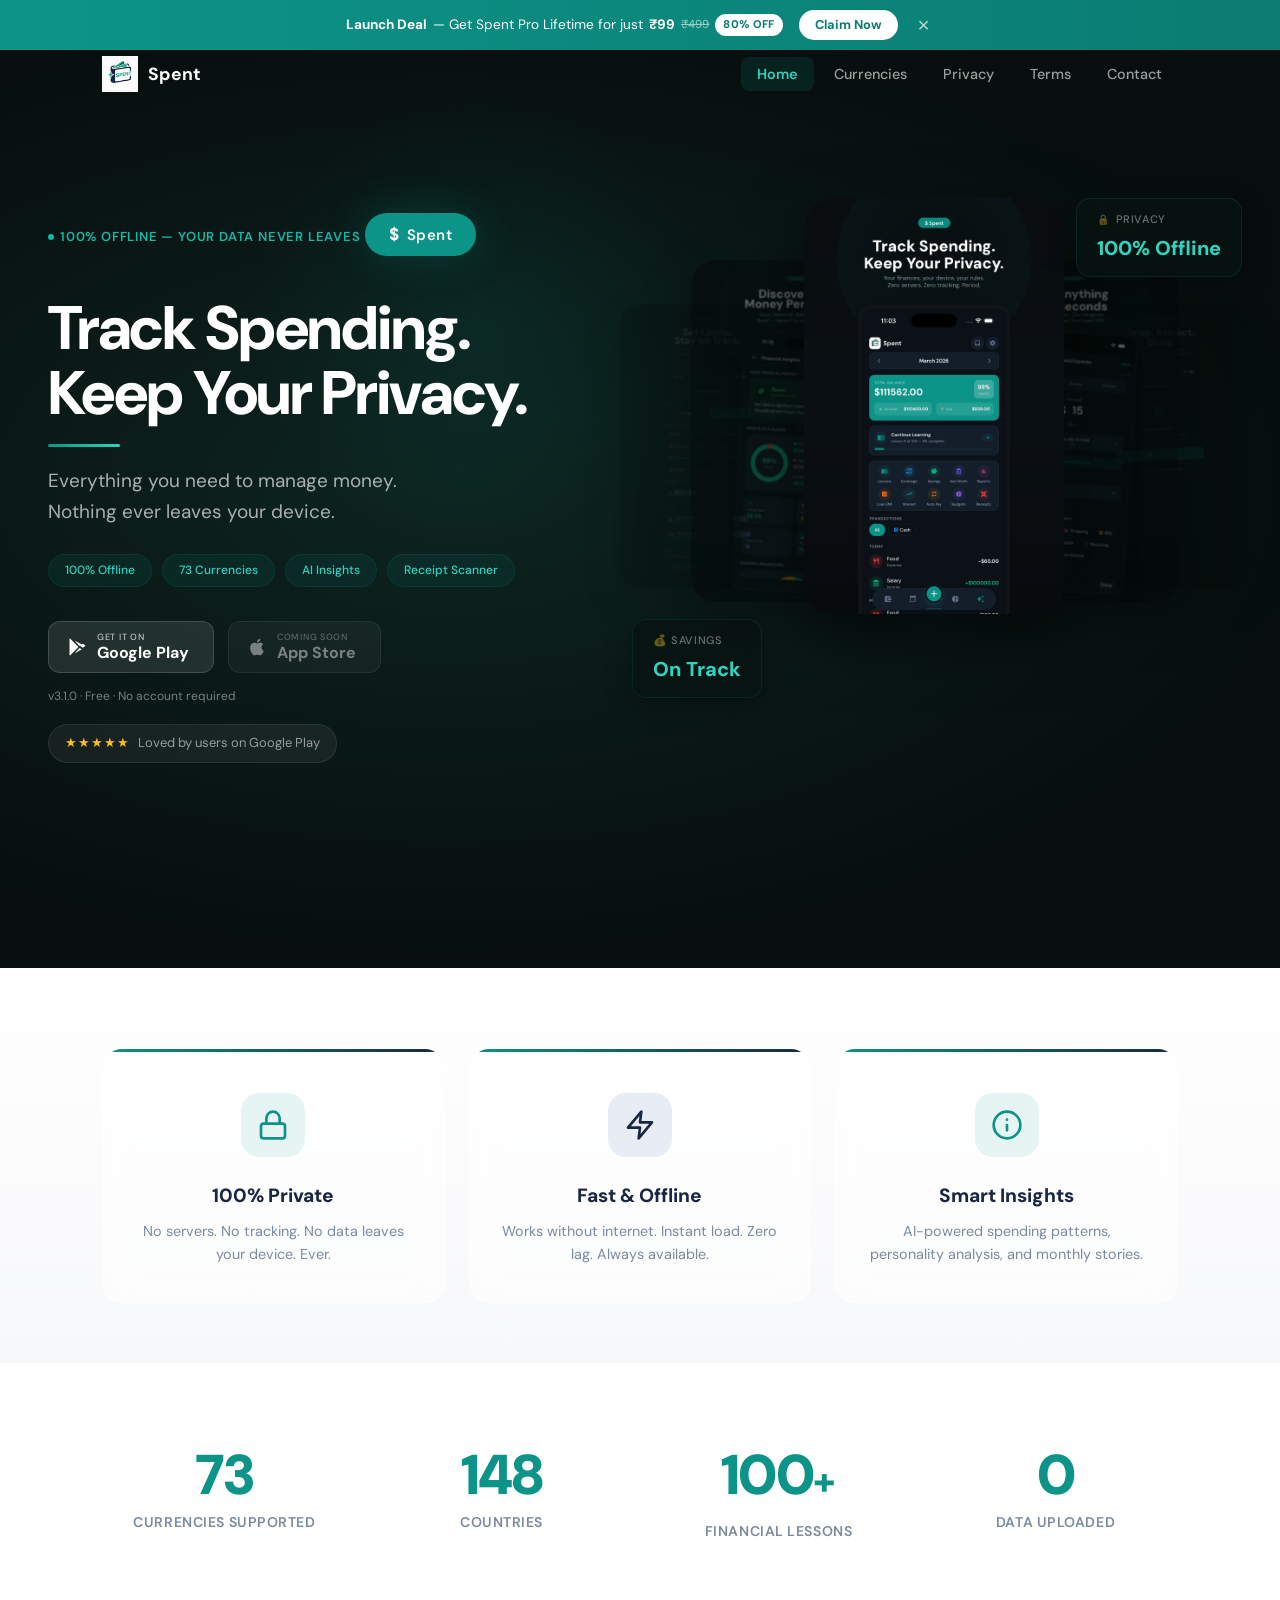
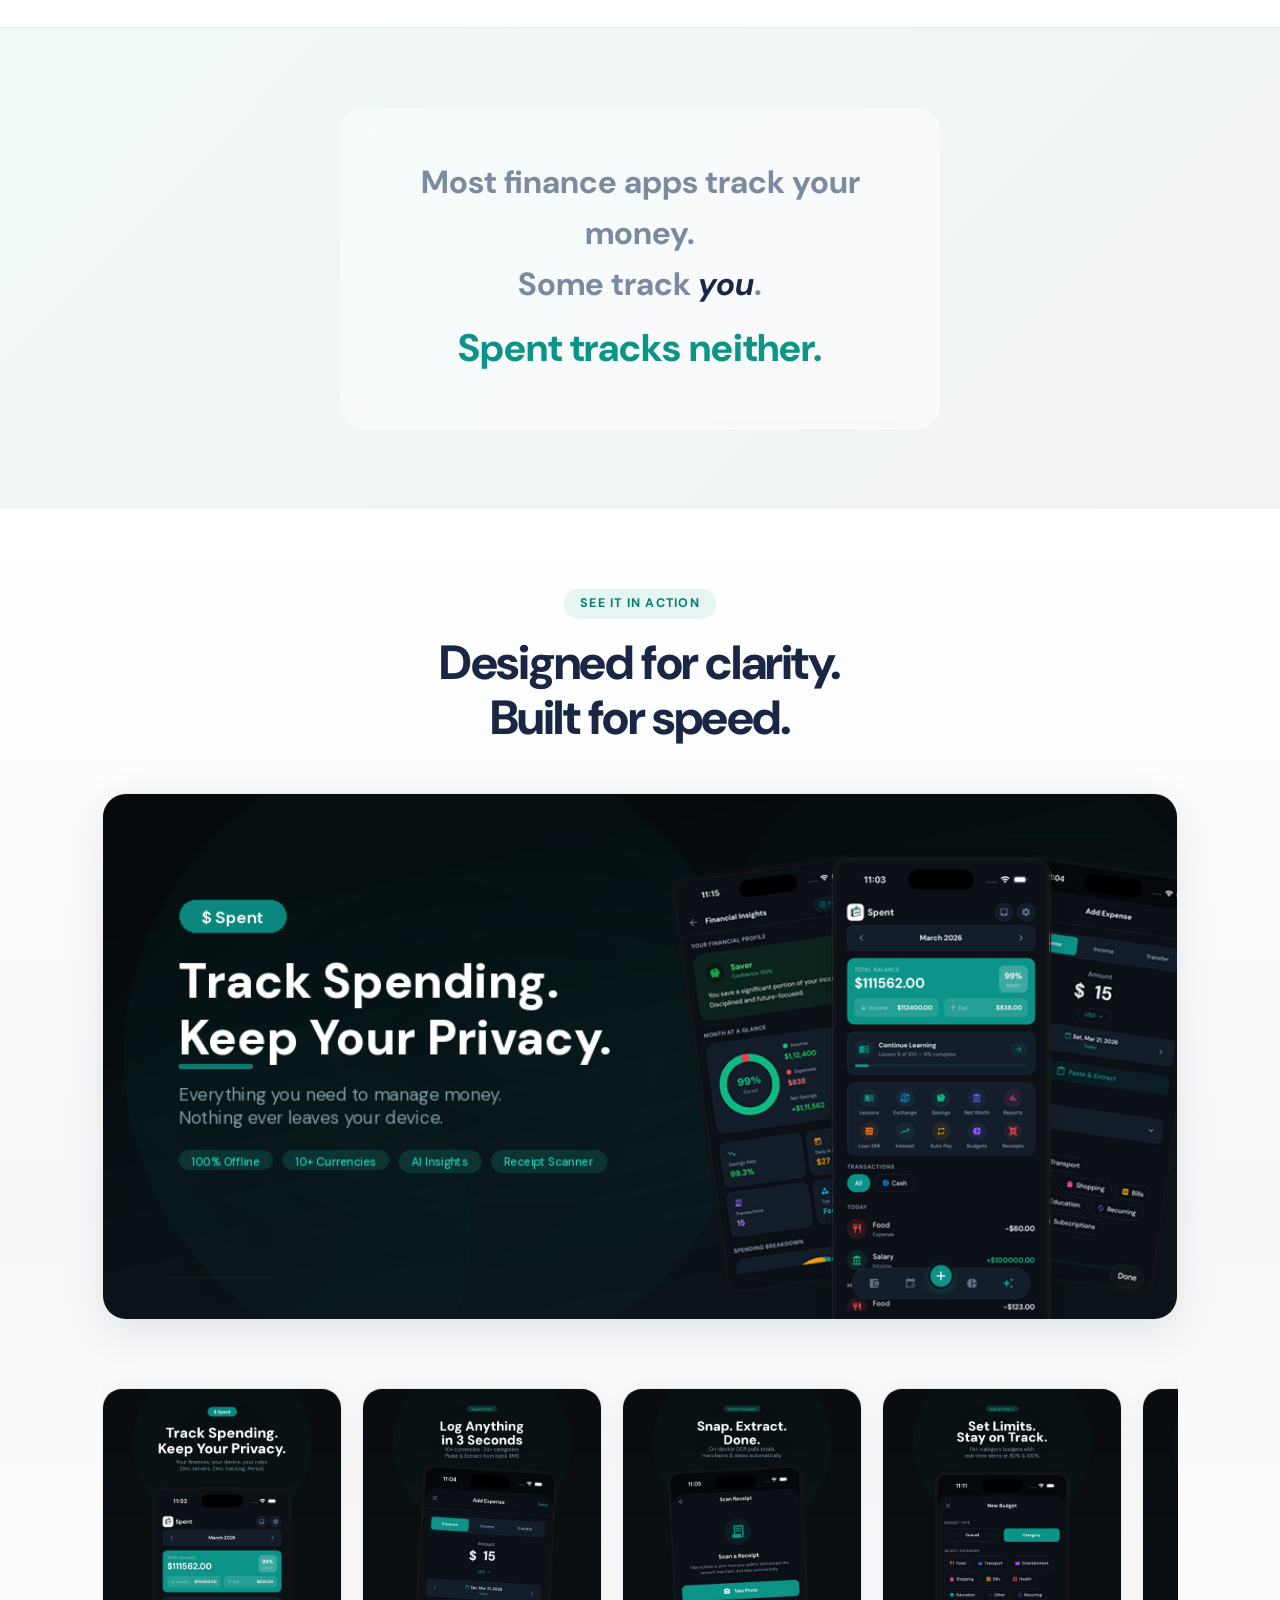
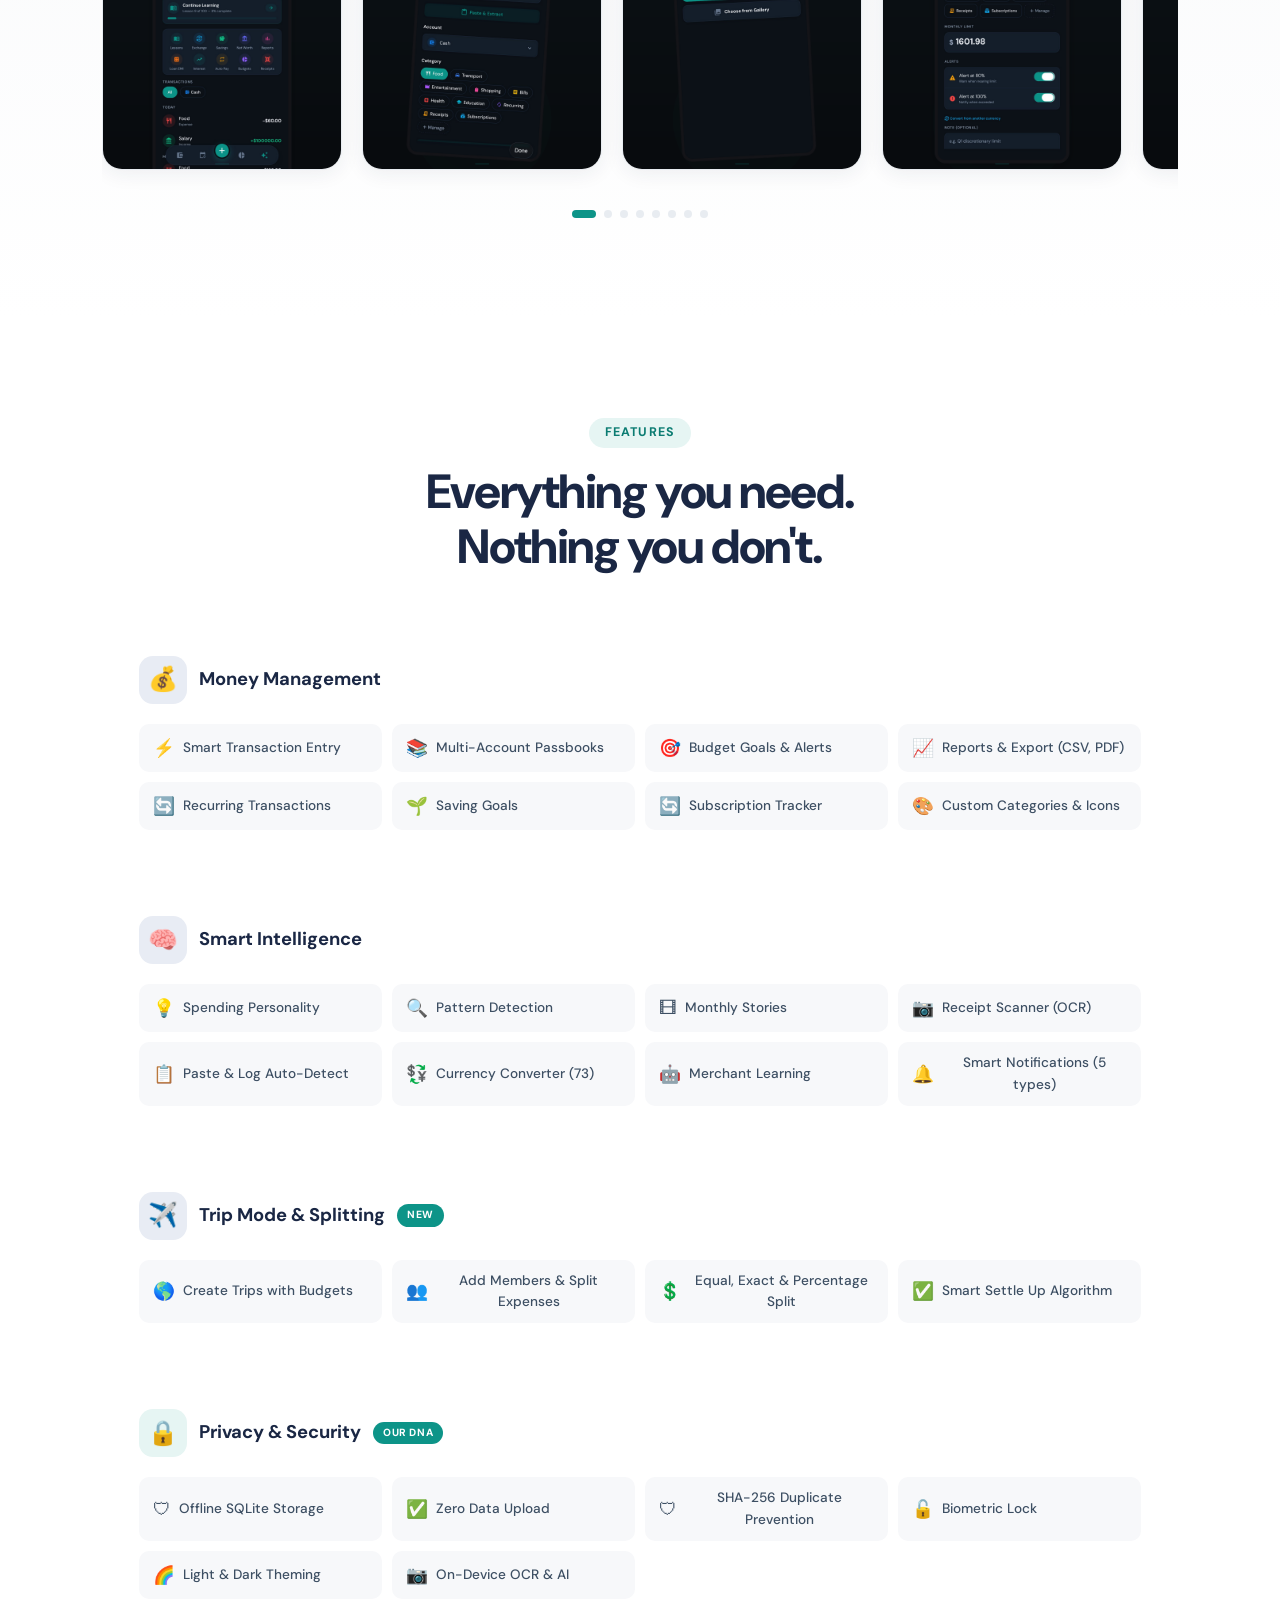
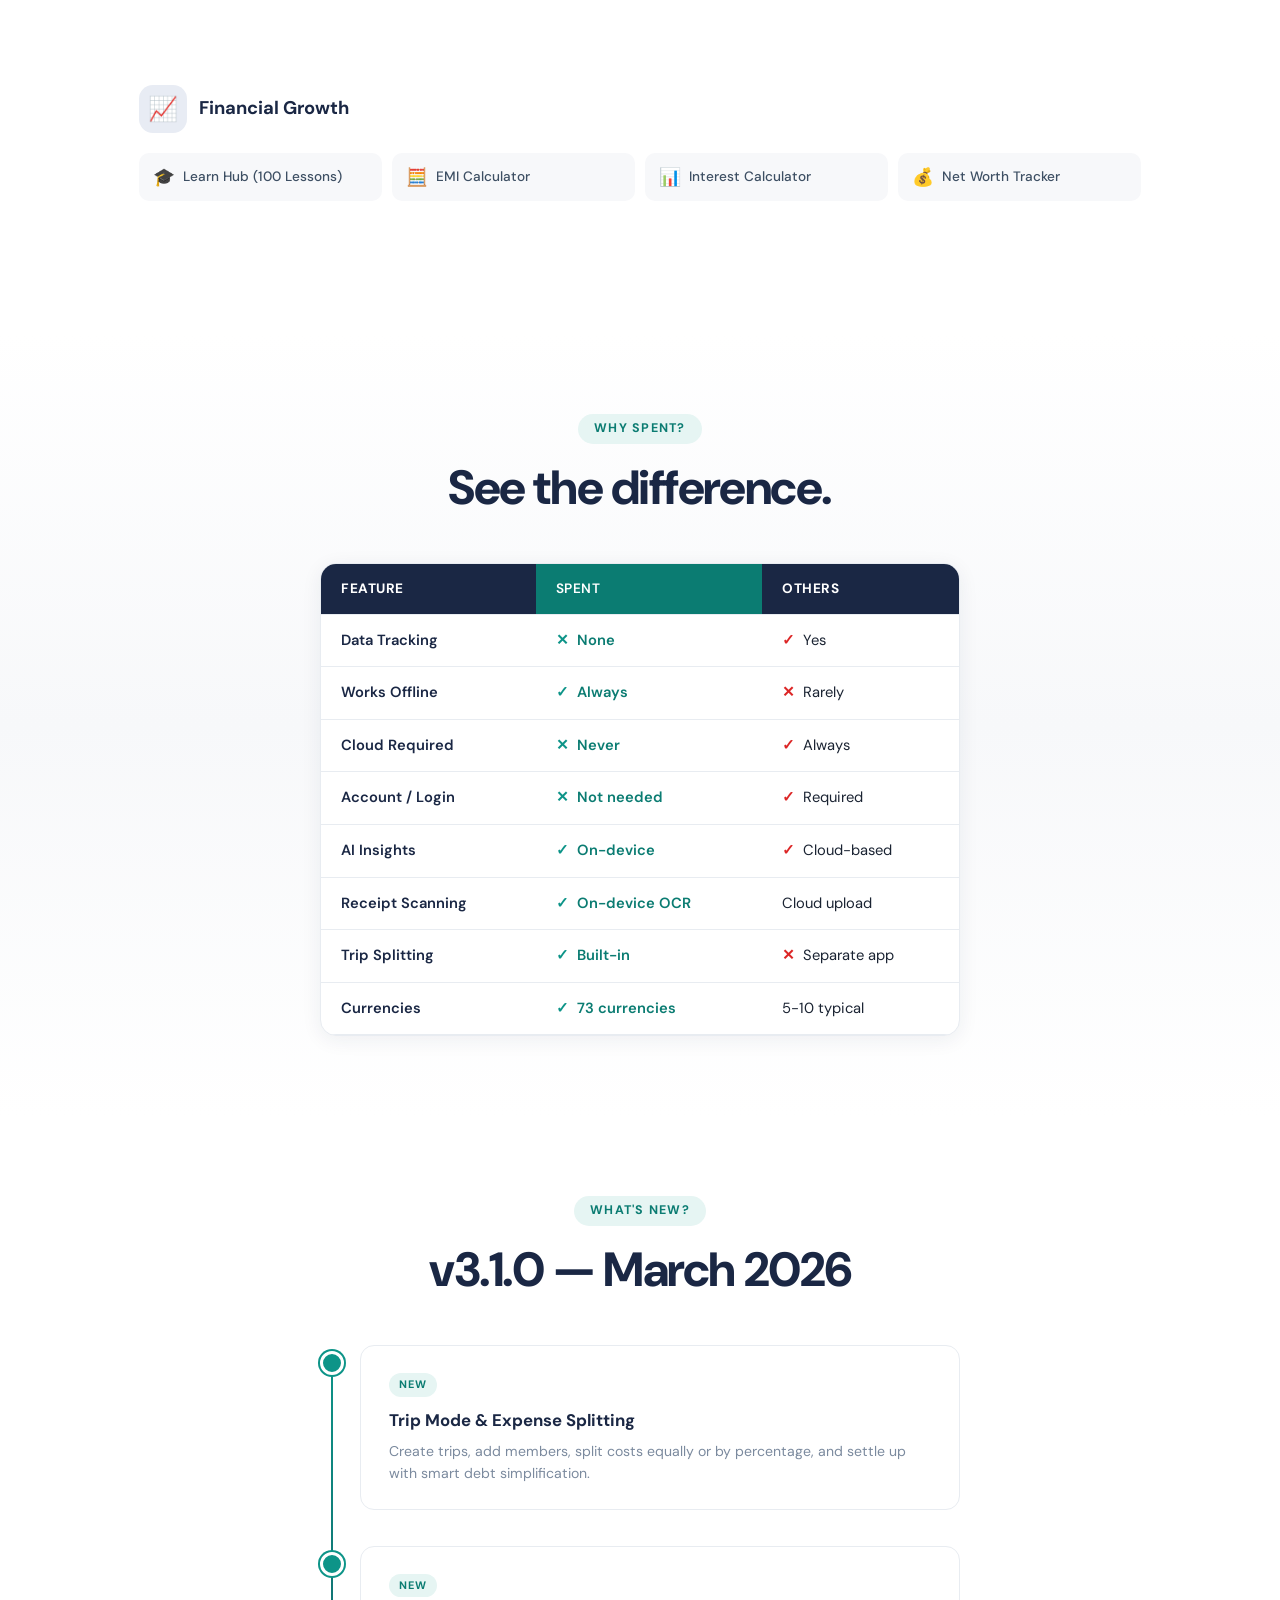
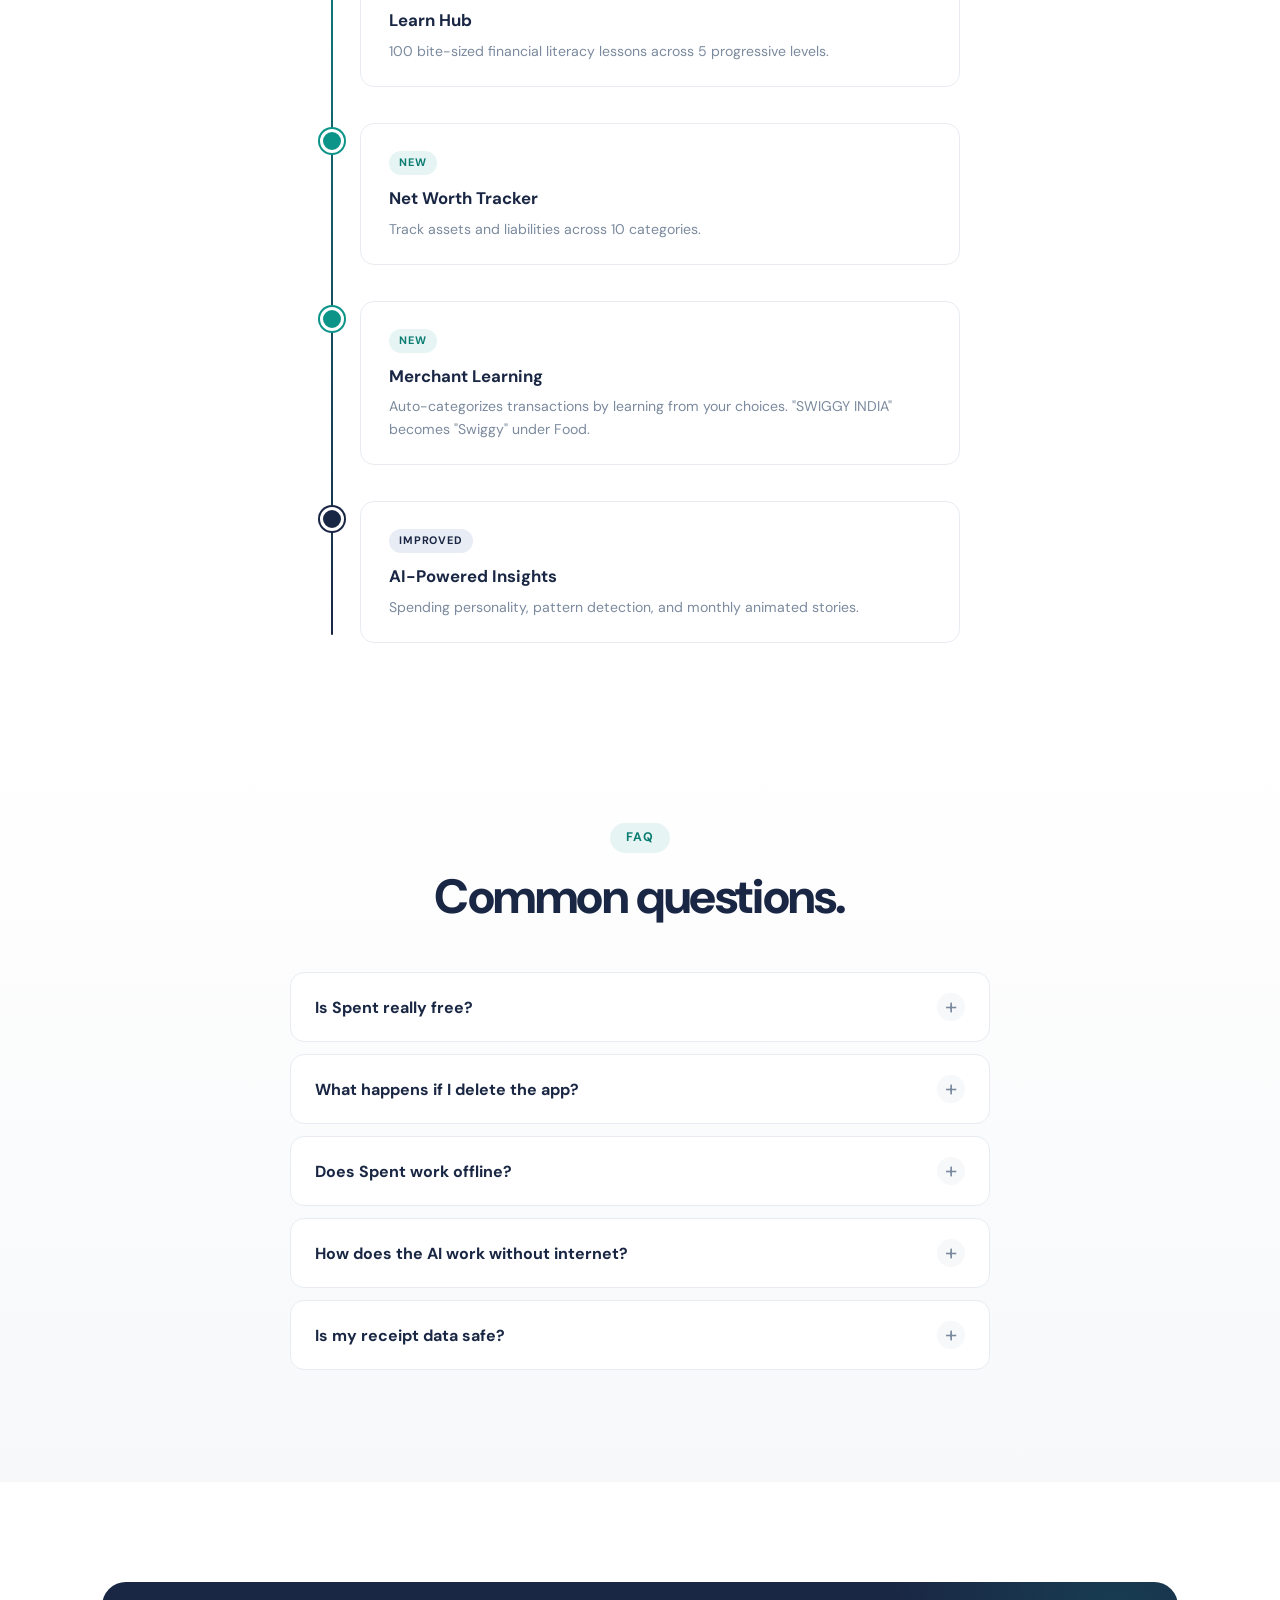
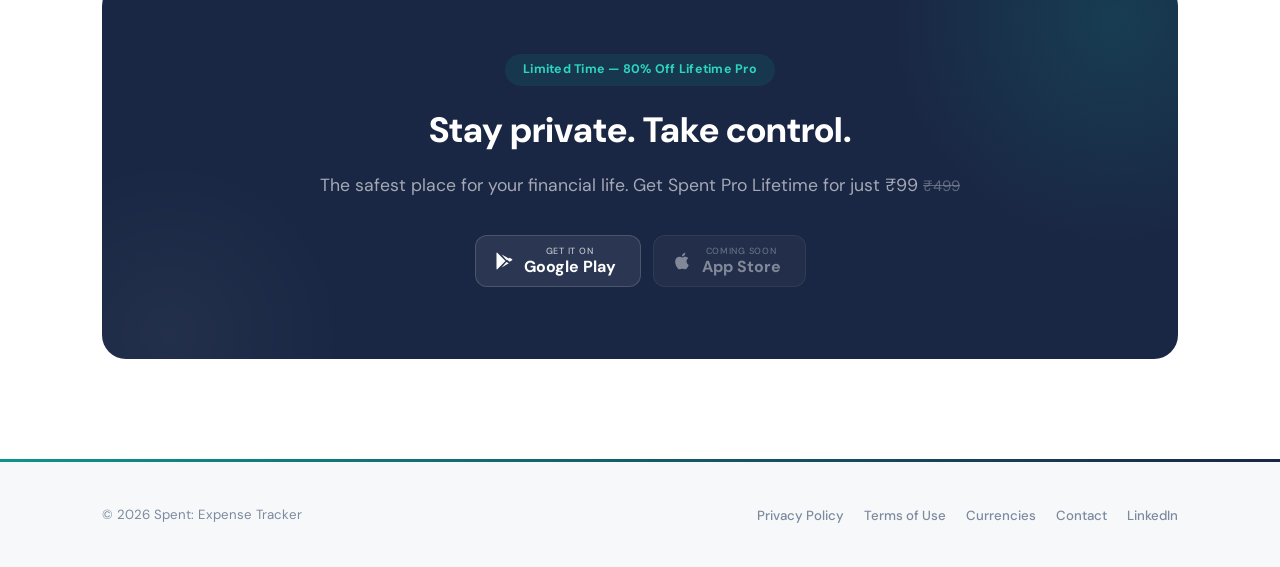
==== index.html @ 9ee29948 "Add missing features: Trip Mode, Merchant Learning, Smart Notifications - New "Trip Mode & Splitting" ====
<!DOCTYPE html>
<html lang="en">
<head>
  <meta charset="UTF-8">
  <meta name="viewport" content="width=device-width, initial-scale=1.0">
  <title>Spent: Expense Tracker — Your money. Your rules. Zero tracking.</title>
  <meta name="description" content="A privacy-first expense tracker that works fully offline. Track spending, scan receipts, get AI insights, and learn financial literacy — all without your data ever leaving your device.">
  <meta name="theme-color" content="#0D2420">
  <meta property="og:title" content="Spent: Expense Tracker — Your money. Your rules. Zero tracking.">
  <meta property="og:description" content="A privacy-first expense tracker that works fully offline. Track spending, scan receipts, get AI insights — all without your data ever leaving your device.">
  <meta property="og:image" content="images/spent_feature_graphic.png">
  <meta property="og:type" content="website">
  <meta name="twitter:card" content="summary_large_image">
  <meta name="twitter:title" content="Spent: Expense Tracker — Your money. Your rules. Zero tracking.">
  <meta name="twitter:description" content="A privacy-first expense tracker that works fully offline. No servers. No tracking. No data leaves your device.">
  <meta name="twitter:image" content="images/spent_feature_graphic.png">
  <link rel="icon" type="image/png" href="logo.png">
  <link rel="preconnect" href="https://fonts.googleapis.com">
  <link rel="preconnect" href="https://fonts.gstatic.com" crossorigin>
  <link href="https://fonts.googleapis.com/css2?family=DM+Sans:wght@400;500;600;700;800;900&display=swap" rel="stylesheet">
  <link rel="stylesheet" href="styles.css">
</head>
<body class="has-promo">
  <a href="#main" class="skip-to-content">Skip to content</a>

  <!-- Launch Promo Banner -->
  <div class="promo-banner" id="promoBanner">
    <div class="promo-banner-inner">
      <span class="promo-banner-text">
        <strong>Launch Deal</strong> — Get Spent Pro Lifetime for just <strong>&#8377;99</strong> <span class="promo-original-price">&#8377;499</span> <span class="promo-badge">80% OFF</span>
      </span>
      <a href="https://play.google.com/store/apps/details?id=com.bhichher.spentmoneytracker" class="promo-banner-cta" target="_blank" rel="noopener">Claim Now</a>
      <button class="promo-banner-close" onclick="document.getElementById('promoBanner').style.display='none';document.body.classList.remove('has-promo')" aria-label="Dismiss">&times;</button>
    </div>
  </div>

  <!-- Nav -->
  <nav class="nav" id="nav">
    <div class="nav-inner">
      <a href="index.html" class="nav-logo">
        <img src="logo.png" alt="Spent Logo">
        Spent
      </a>
      <button class="hamburger" onclick="document.querySelector('.nav-links').classList.toggle('open')" aria-label="Menu">&#9776;</button>
      <ul class="nav-links">
        <li><a href="index.html" class="active">Home</a></li>
        <li><a href="currencies.html">Currencies</a></li>
        <li><a href="privacy.html">Privacy</a></li>
        <li><a href="terms.html">Terms</a></li>
        <li><a href="contact.html">Contact</a></li>
      </ul>
    </div>
  </nav>

  <!-- Hero -->
  <section class="hero-dark" id="main">
    <div class="hero-particles">
      <div class="particle" style="left:12%;top:20%;animation-delay:10.0s;animation-duration:15.1s"></div>
      <div class="particle" style="left:85%;top:60%;animation-delay:5.7s;animation-duration:11.8s"></div>
      <div class="particle" style="left:45%;top:80%;animation-delay:11.6s;animation-duration:10.0s"></div>
      <div class="particle" style="left:70%;top:15%;animation-delay:8.3s;animation-duration:11.4s"></div>
      <div class="particle" style="left:30%;top:50%;animation-delay:6.5s;animation-duration:17.0s"></div>
      <div class="particle" style="left:90%;top:35%;animation-delay:10.8s;animation-duration:10.2s"></div>
      <div class="particle" style="left:15%;top:70%;animation-delay:0.1s;animation-duration:17.9s"></div>
      <div class="particle" style="left:60%;top:40%;animation-delay:7.0s;animation-duration:13.6s"></div>
    </div>

    <div class="hero-dark-inner">
      <div class="hero-text">
        <div class="privacy-anchor"><span class="anchor-dot"></span> 100% Offline — Your data never leaves</div>

        <div class="hero-dark-badge"><span style="font-weight:800;font-size:17px">$</span> Spent</div>

        <h1 class="hero-headline">
          Track Spending.<br>
          Keep Your Privacy.
        </h1>

        <div class="accent-line"></div>

        <p class="hero-subtitle">
          Everything you need to manage money.<br>
          Nothing ever leaves your device.
        </p>

        <div class="hero-tags">
          <span class="hero-tag">100% Offline</span>
          <a href="currencies.html" class="hero-tag">73 Currencies</a>
          <span class="hero-tag">AI Insights</span>
          <span class="hero-tag">Receipt Scanner</span>
        </div>

        <div class="hero-cta-row">
          <a href="https://play.google.com/store/apps/details?id=com.bhichher.spentmoneytracker" class="store-badge" target="_blank" rel="noopener" aria-label="Get it on Google Play">
            <svg width="20" height="20" viewBox="0 0 24 24" fill="currentColor"><path d="M3.609 1.814L13.792 12 3.61 22.186a.996.996 0 01-.61-.92V2.734c0-.382.217-.72.609-.92zM14.852 13.06l2.944 1.696-8.593 4.956 5.649-6.652zM18.843 8.19l2.814 1.622c.55.317.55 1.06 0 1.376l-2.814 1.622-3.236-2.31 3.236-2.31zM9.203 4.102l8.593 4.956-2.944 1.696-5.649-6.652z"/></svg>
            <span class="store-badge-text"><small>GET IT ON</small>Google Play</span>
          </a>
          <span class="store-badge store-badge-disabled" aria-label="Coming soon on App Store">
            <svg width="20" height="20" viewBox="0 0 24 24" fill="currentColor"><path d="M18.71 19.5c-.83 1.24-1.71 2.45-3.05 2.47-1.34.03-1.77-.79-3.29-.79-1.53 0-2 .77-3.27.82-1.31.05-2.3-1.32-3.14-2.53C4.25 17 2.94 12.45 4.7 9.39c.87-1.52 2.43-2.48 4.12-2.51 1.28-.02 2.5.87 3.29.87.78 0 2.26-1.07 3.8-.91.65.03 2.47.26 3.64 1.98-.09.06-2.17 1.28-2.15 3.81.03 3.02 2.65 4.03 2.68 4.04-.03.07-.42 1.44-1.38 2.83M13 3.5c.73-.83 1.94-1.46 2.94-1.5.13 1.17-.34 2.35-1.04 3.19-.69.85-1.83 1.51-2.95 1.42-.15-1.15.41-2.35 1.05-3.11z"/></svg>
            <span class="store-badge-text"><small>COMING SOON</small>App Store</span>
          </span>
        </div>

        <p class="hero-cta-sub">v3.1.0 · Free · No account required</p>

        <div class="social-proof">
          <span class="stars">&#9733;&#9733;&#9733;&#9733;&#9733;</span>
          Loved by users on Google Play
        </div>
      </div>

      <div class="phone-showcase">
        <div class="phone-glow bright" id="glow"></div>

        <div id="phone-stack">
          <div class="phone pos-far-left"><img src="images/spent_tablet_04.png" alt="Budget goals"></div>
          <div class="phone pos-left"><img src="images/spent_tablet_05.png" alt="Financial insights"></div>
          <div class="phone pos-center"><img src="images/spent_tablet_01.png" alt="Dashboard"></div>
          <div class="phone pos-right"><img src="images/spent_tablet_02.png" alt="Add expense"></div>
          <div class="phone pos-far-right"><img src="images/spent_tablet_03.png" alt="Receipt scanner"></div>
        </div>

        <!-- Floating cards -->
        <div class="float-card fc-privacy visible">
          <div class="float-card-label"><span class="shield-icon">&#128274;</span> Privacy</div>
          <div class="float-card-value">100% Offline</div>
        </div>
        <div class="float-card fc-savings visible">
          <div class="float-card-label">&#128176; Savings</div>
          <div class="float-card-value">On Track</div>
        </div>
      </div>
    </div>
  </section>

  <!-- Top 3 Benefits -->
  <section class="benefits-section">
    <div class="container">
      <div class="benefits-grid">
        <div class="benefit-card fade-up">
          <div class="benefit-icon">
            <svg width="32" height="32" viewBox="0 0 24 24" fill="none" stroke="currentColor" stroke-width="2" stroke-linecap="round" stroke-linejoin="round"><rect x="3" y="11" width="18" height="11" rx="2" ry="2"/><path d="M7 11V7a5 5 0 0 1 10 0v4"/></svg>
          </div>
          <h3>100% Private</h3>
          <p>No servers. No tracking. No data leaves your device. Ever.</p>
        </div>
        <div class="benefit-card fade-up">
          <div class="benefit-icon navy">
            <svg width="32" height="32" viewBox="0 0 24 24" fill="none" stroke="currentColor" stroke-width="2" stroke-linecap="round" stroke-linejoin="round"><path d="M13 2L3 14h9l-1 8 10-12h-9l1-8z"/></svg>
          </div>
          <h3>Fast &amp; Offline</h3>
          <p>Works without internet. Instant load. Zero lag. Always available.</p>
        </div>
        <div class="benefit-card fade-up">
          <div class="benefit-icon">
            <svg width="32" height="32" viewBox="0 0 24 24" fill="none" stroke="currentColor" stroke-width="2" stroke-linecap="round" stroke-linejoin="round"><circle cx="12" cy="12" r="10"/><path d="M12 16v-4M12 8h.01"/></svg>
          </div>
          <h3>Smart Insights</h3>
          <p>AI-powered spending patterns, personality analysis, and monthly stories.</p>
        </div>
      </div>
    </div>
  </section>

  <!-- Stats Counters -->
  <section class="stats-section">
    <div class="container">
      <div class="stats-grid">
        <div class="stat-item fade-up">
          <a href="currencies.html" style="text-decoration:none;color:inherit">
            <span class="stat-number" data-target="73">0</span>
            <span class="stat-label">Currencies Supported</span>
          </a>
        </div>
        <div class="stat-item fade-up">
          <span class="stat-number" data-target="148">0</span>
          <span class="stat-label">Countries</span>
        </div>
        <div class="stat-item fade-up">
          <span class="stat-number" data-target="100">0</span><span class="stat-suffix">+</span>
          <span class="stat-label">Financial Lessons</span>
        </div>
        <div class="stat-item fade-up">
          <span class="stat-number" data-target="0">0</span>
          <span class="stat-label">Data Uploaded</span>
        </div>
      </div>
    </div>
  </section>

  <!-- Privacy Hook -->
  <section class="privacy-hook">
    <div class="container">
      <div class="privacy-hook-inner fade-up">
        <p class="hook-line">Most finance apps track your money.</p>
        <p class="hook-line">Some track <em>you</em>.</p>
        <p class="hook-line highlight">Spent tracks neither.</p>
      </div>
    </div>
  </section>

  <!-- App Preview -->
  <section class="preview-section">
    <div class="container">
      <div class="section-label">See It in Action</div>
      <h2 class="features-title">Designed for clarity.<br>Built for speed.</h2>

      <!-- Feature Graphic -->
      <div class="preview-banner fade-up">
        <img src="images/spent_feature_graphic.png" alt="Spent: Track Spending, Keep Your Privacy — 100% Offline, 73 Currencies, AI Insights, Receipt Scanner" loading="lazy" width="1024" height="500">
      </div>

      <!-- Screenshots -->
      <div class="preview-screenshots" role="region" aria-label="App screenshots" tabindex="0">
        <div class="screenshots-track">
          <div class="screenshot-card fade-up"><img src="images/spent_tablet_01.png" alt="Dashboard with balance overview, transactions, and quick-access tools" loading="lazy"></div>
          <div class="screenshot-card fade-up"><img src="images/spent_tablet_02.png" alt="Add expense in 3 seconds with categories and paste-to-extract" loading="lazy"></div>
          <div class="screenshot-card fade-up"><img src="images/spent_tablet_03.png" alt="Receipt scanner with on-device OCR" loading="lazy"></div>
          <div class="screenshot-card fade-up"><img src="images/spent_tablet_04.png" alt="Budget goals with per-category limits and real-time alerts" loading="lazy"></div>
          <div class="screenshot-card fade-up"><img src="images/spent_tablet_05.png" alt="Financial insights with spending personality and confidence scores" loading="lazy"></div>
          <div class="screenshot-card fade-up"><img src="images/spent_tablet_06.png" alt="Reports with spending trends, CSV, PDF and chart export" loading="lazy"></div>
          <div class="screenshot-card fade-up"><img src="images/spent_tablet_07.png" alt="Learn Hub with 100 financial literacy lessons across 5 levels" loading="lazy"></div>
          <div class="screenshot-card fade-up"><img src="images/spent_tablet_08.png" alt="EMI Calculator with amortization schedule and interest breakdown" loading="lazy"></div>
        </div>
      </div>
      <div class="scroll-indicator" id="scroll-dots">
        <span class="dot active"></span>
        <span class="dot"></span>
        <span class="dot"></span>
        <span class="dot"></span>
        <span class="dot"></span>
        <span class="dot"></span>
        <span class="dot"></span>
        <span class="dot"></span>
      </div>
    </div>
  </section>

  <!-- Feature Groups -->
  <section class="features-section">
    <div class="container">
      <div class="section-label">Features</div>
      <h2 class="features-title">Everything you need.<br>Nothing you don't.</h2>

      <!-- Money Management -->
      <div class="feature-group fade-up">
        <div class="feature-group-header">
          <span class="feature-group-icon">&#128176;</span>
          <h3>Money Management</h3>
        </div>
        <div class="feature-group-grid">
          <div class="feature-mini"><span>&#9889;</span> Smart Transaction Entry</div>
          <div class="feature-mini"><span>&#128218;</span> Multi-Account Passbooks</div>
          <div class="feature-mini"><span>&#127919;</span> Budget Goals &amp; Alerts</div>
          <div class="feature-mini"><span>&#128200;</span> Reports &amp; Export (CSV, PDF)</div>
          <div class="feature-mini"><span>&#128260;</span> Recurring Transactions</div>
          <div class="feature-mini"><span>&#127793;</span> Saving Goals</div>
          <div class="feature-mini"><span>&#128260;</span> Subscription Tracker</div>
          <div class="feature-mini"><span>&#127912;</span> Custom Categories &amp; Icons</div>
        </div>
      </div>

      <!-- Smart Intelligence -->
      <div class="feature-group fade-up">
        <div class="feature-group-header">
          <span class="feature-group-icon">&#129504;</span>
          <h3>Smart Intelligence</h3>
        </div>
        <div class="feature-group-grid">
          <div class="feature-mini"><span>&#128161;</span> Spending Personality</div>
          <div class="feature-mini"><span>&#128269;</span> Pattern Detection</div>
          <div class="feature-mini"><span>&#127902;</span> Monthly Stories</div>
          <div class="feature-mini"><span>&#128247;</span> Receipt Scanner (OCR)</div>
          <div class="feature-mini"><span>&#128203;</span> Paste &amp; Log Auto-Detect</div>
          <div class="feature-mini"><span>&#128177;</span> Currency Converter (73)</div>
          <div class="feature-mini"><span>&#129302;</span> Merchant Learning</div>
          <div class="feature-mini"><span>&#128276;</span> Smart Notifications (5 types)</div>
        </div>
      </div>

      <!-- Trip Mode & Splitting -->
      <div class="feature-group fade-up">
        <div class="feature-group-header">
          <span class="feature-group-icon">&#9992;&#65039;</span>
          <h3>Trip Mode &amp; Splitting</h3>
          <span class="feature-group-badge">New</span>
        </div>
        <div class="feature-group-grid">
          <div class="feature-mini"><span>&#127758;</span> Create Trips with Budgets</div>
          <div class="feature-mini"><span>&#128101;</span> Add Members &amp; Split Expenses</div>
          <div class="feature-mini"><span>&#128178;</span> Equal, Exact &amp; Percentage Split</div>
          <div class="feature-mini"><span>&#9989;</span> Smart Settle Up Algorithm</div>
        </div>
      </div>

      <!-- Privacy & Security -->
      <div class="feature-group fade-up">
        <div class="feature-group-header">
          <span class="feature-group-icon green">&#128274;</span>
          <h3>Privacy &amp; Security</h3>
          <span class="feature-group-badge">Our DNA</span>
        </div>
        <div class="feature-group-grid">
          <div class="feature-mini"><span>&#128737;</span> Offline SQLite Storage</div>
          <div class="feature-mini"><span>&#9989;</span> Zero Data Upload</div>
          <div class="feature-mini"><span>&#128737;</span> SHA-256 Duplicate Prevention</div>
          <div class="feature-mini"><span>&#128275;</span> Biometric Lock</div>
          <div class="feature-mini"><span>&#127752;</span> Light &amp; Dark Theming</div>
          <div class="feature-mini"><span>&#128247;</span> On-Device OCR &amp; AI</div>
        </div>
      </div>

      <!-- Financial Growth -->
      <div class="feature-group fade-up">
        <div class="feature-group-header">
          <span class="feature-group-icon">&#128200;</span>
          <h3>Financial Growth</h3>
        </div>
        <div class="feature-group-grid">
          <div class="feature-mini"><span>&#127891;</span> Learn Hub (100 Lessons)</div>
          <div class="feature-mini"><span>&#129518;</span> EMI Calculator</div>
          <div class="feature-mini"><span>&#128202;</span> Interest Calculator</div>
          <div class="feature-mini"><span>&#128176;</span> Net Worth Tracker</div>
        </div>
      </div>
    </div>
  </section>

  <!-- Comparison -->
  <section class="comparison-section">
    <div class="container">
      <div class="section-label">Why Spent?</div>
      <h2 class="features-title">See the difference.</h2>
      <div class="comparison-table fade-up">
        <table>
          <thead>
            <tr>
              <th>Feature</th>
              <th class="spent-col">Spent</th>
              <th>Others</th>
            </tr>
          </thead>
          <tbody>
            <tr>
              <td>Data Tracking</td>
              <td class="spent-col"><span class="check">&#10005;</span> None</td>
              <td><span class="cross">&#10003;</span> Yes</td>
            </tr>
            <tr>
              <td>Works Offline</td>
              <td class="spent-col"><span class="check">&#10003;</span> Always</td>
              <td><span class="cross">&#10005;</span> Rarely</td>
            </tr>
            <tr>
              <td>Cloud Required</td>
              <td class="spent-col"><span class="check">&#10005;</span> Never</td>
              <td><span class="cross">&#10003;</span> Always</td>
            </tr>
            <tr>
              <td>Account / Login</td>
              <td class="spent-col"><span class="check">&#10005;</span> Not needed</td>
              <td><span class="cross">&#10003;</span> Required</td>
            </tr>
            <tr>
              <td>AI Insights</td>
              <td class="spent-col"><span class="check">&#10003;</span> On-device</td>
              <td><span class="cross">&#10003;</span> Cloud-based</td>
            </tr>
            <tr>
              <td>Receipt Scanning</td>
              <td class="spent-col"><span class="check">&#10003;</span> On-device OCR</td>
              <td>Cloud upload</td>
            </tr>
            <tr>
              <td>Trip Splitting</td>
              <td class="spent-col"><span class="check">&#10003;</span> Built-in</td>
              <td><span class="cross">&#10005;</span> Separate app</td>
            </tr>
            <tr>
              <td>Currencies</td>
              <td class="spent-col"><span class="check">&#10003;</span> 73 currencies</td>
              <td>5-10 typical</td>
            </tr>
          </tbody>
        </table>
      </div>
    </div>
  </section>

  <!-- What's New (Simplified) -->
  <section class="whats-new-section">
    <div class="container">
      <div class="section-label">What's New?</div>
      <h2 class="features-title">v3.1.0 — March 2026</h2>
      <div class="timeline">

        <div class="timeline-item fade-up">
          <div class="timeline-dot green"></div>
          <div class="timeline-content">
            <span class="timeline-tag new">New</span>
            <h3>Trip Mode &amp; Expense Splitting</h3>
            <p>Create trips, add members, split costs equally or by percentage, and settle up with smart debt simplification.</p>
          </div>
        </div>

        <div class="timeline-item fade-up">
          <div class="timeline-dot green"></div>
          <div class="timeline-content">
            <span class="timeline-tag new">New</span>
            <h3>Learn Hub</h3>
            <p>100 bite-sized financial literacy lessons across 5 progressive levels.</p>
          </div>
        </div>

        <div class="timeline-item fade-up">
          <div class="timeline-dot green"></div>
          <div class="timeline-content">
            <span class="timeline-tag new">New</span>
            <h3>Net Worth Tracker</h3>
            <p>Track assets and liabilities across 10 categories.</p>
          </div>
        </div>

        <div class="timeline-item fade-up">
          <div class="timeline-dot green"></div>
          <div class="timeline-content">
            <span class="timeline-tag new">New</span>
            <h3>Merchant Learning</h3>
            <p>Auto-categorizes transactions by learning from your choices. "SWIGGY INDIA" becomes "Swiggy" under Food.</p>
          </div>
        </div>

        <div class="timeline-item fade-up">
          <div class="timeline-dot navy"></div>
          <div class="timeline-content">
            <span class="timeline-tag improved">Improved</span>
            <h3>AI-Powered Insights</h3>
            <p>Spending personality, pattern detection, and monthly animated stories.</p>
          </div>
        </div>

      </div>
    </div>
  </section>

  <!-- FAQ -->
  <section class="faq-section">
    <div class="container">
      <div class="section-label">FAQ</div>
      <h2 class="features-title">Common questions.</h2>
      <div class="faq-list">
        <details class="faq-item fade-up">
          <summary>Is Spent really free?</summary>
          <div class="faq-answer">Yes, Spent is completely free. The only thing premium does is remove ads — all features are available to every user at no cost.</div>
        </details>
        <details class="faq-item fade-up">
          <summary>What happens if I delete the app?</summary>
          <div class="faq-answer">Since all data is stored locally on your device, uninstalling the app will permanently delete your data. We recommend exporting your transactions as CSV or PDF from Settings before uninstalling.</div>
        </details>
        <details class="faq-item fade-up">
          <summary>Does Spent work offline?</summary>
          <div class="faq-answer">Yes, 100%. Spent is fully offline — all your data is stored locally on your device and never uploaded to any server. The only network activity is for displaying ads (free version) and fetching currency exchange rates.</div>
        </details>
        <details class="faq-item fade-up">
          <summary>How does the AI work without internet?</summary>
          <div class="faq-answer">All AI insights (spending personality, pattern detection, monthly stories) are powered by on-device algorithms. No data is sent to any server — the analysis happens entirely on your phone using your local transaction history.</div>
        </details>
        <details class="faq-item fade-up">
          <summary>Is my receipt data safe?</summary>
          <div class="faq-answer">Absolutely. Receipt scanning uses on-device OCR (Google ML Kit). Your photos are processed locally, never uploaded, and are not stored permanently — only the extracted transaction details are saved after you approve them.</div>
        </details>
      </div>
    </div>
  </section>

  <!-- CTA -->
  <section class="cta">
    <div class="container">
      <div class="cta-box fade-up">
        <div class="cta-promo-pill">Limited Time — 80% Off Lifetime Pro</div>
        <h2>Stay private. Take control.</h2>
        <p>The safest place for your financial life. Get Spent Pro Lifetime for just &#8377;99 <span class="promo-original-price">&#8377;499</span></p>
        <div class="hero-buttons">
          <a href="https://play.google.com/store/apps/details?id=com.bhichher.spentmoneytracker" class="store-badge store-badge-light" target="_blank" rel="noopener" aria-label="Get it on Google Play">
            <svg width="20" height="20" viewBox="0 0 24 24" fill="currentColor"><path d="M3.609 1.814L13.792 12 3.61 22.186a.996.996 0 01-.61-.92V2.734c0-.382.217-.72.609-.92zM14.852 13.06l2.944 1.696-8.593 4.956 5.649-6.652zM18.843 8.19l2.814 1.622c.55.317.55 1.06 0 1.376l-2.814 1.622-3.236-2.31 3.236-2.31zM9.203 4.102l8.593 4.956-2.944 1.696-5.649-6.652z"/></svg>
            <span class="store-badge-text"><small>GET IT ON</small>Google Play</span>
          </a>
          <span class="store-badge store-badge-light store-badge-disabled" aria-label="Coming soon on App Store">
            <svg width="20" height="20" viewBox="0 0 24 24" fill="currentColor"><path d="M18.71 19.5c-.83 1.24-1.71 2.45-3.05 2.47-1.34.03-1.77-.79-3.29-.79-1.53 0-2 .77-3.27.82-1.31.05-2.3-1.32-3.14-2.53C4.25 17 2.94 12.45 4.7 9.39c.87-1.52 2.43-2.48 4.12-2.51 1.28-.02 2.5.87 3.29.87.78 0 2.26-1.07 3.8-.91.65.03 2.47.26 3.64 1.98-.09.06-2.17 1.28-2.15 3.81.03 3.02 2.65 4.03 2.68 4.04-.03.07-.42 1.44-1.38 2.83M13 3.5c.73-.83 1.94-1.46 2.94-1.5.13 1.17-.34 2.35-1.04 3.19-.69.85-1.83 1.51-2.95 1.42-.15-1.15.41-2.35 1.05-3.11z"/></svg>
            <span class="store-badge-text"><small>COMING SOON</small>App Store</span>
          </span>
        </div>
      </div>
    </div>
  </section>

  <!-- Scroll to Top -->
  <button class="scroll-top" id="scrollTop" aria-label="Scroll to top" onclick="window.scrollTo({top:0,behavior:'smooth'})">
    <svg width="20" height="20" viewBox="0 0 24 24" fill="none" stroke="currentColor" stroke-width="2.5" stroke-linecap="round" stroke-linejoin="round"><polyline points="18 15 12 9 6 15"/></svg>
  </button>

  <!-- Footer -->
  <footer class="footer">
    <div class="footer-inner">
      <span class="footer-text">&copy; 2026 Spent: Expense Tracker</span>
      <ul class="footer-links">
        <li><a href="privacy.html">Privacy Policy</a></li>
        <li><a href="terms.html">Terms of Use</a></li>
        <li><a href="currencies.html">Currencies</a></li>
        <li><a href="contact.html">Contact</a></li>
        <li><a href="https://linkedin.com/in/bhichher" target="_blank" rel="noopener">LinkedIn</a></li>
      </ul>
    </div>
  </footer>

  <script>
    // Nav scroll effect + scroll-to-top visibility
    const scrollTopBtn = document.getElementById('scrollTop');
    window.addEventListener('scroll', () => {
      document.getElementById('nav').classList.toggle('scrolled', window.scrollY > 10);
      scrollTopBtn.classList.toggle('visible', window.scrollY > 600);
    });

    // Close mobile nav on link click
    document.querySelectorAll('.nav-links a').forEach(link => {
      link.addEventListener('click', () => {
        document.querySelector('.nav-links').classList.remove('open');
      });
    });

    // Scroll reveal for fade-up elements
    const fadeObserver = new IntersectionObserver((entries) => {
      entries.forEach(entry => {
        if (entry.isIntersecting) {
          const parent = entry.target.parentElement;
          const siblings = Array.from(parent.querySelectorAll('.fade-up'));
          const index = siblings.indexOf(entry.target);
          const delay = Math.min(index * 0.06, 0.4);
          entry.target.style.transitionDelay = delay + 's';
          entry.target.classList.add('visible');
          fadeObserver.unobserve(entry.target);
        }
      });
    }, { threshold: 0.1, rootMargin: '0px 0px -40px 0px' });

    document.querySelectorAll('.fade-up').forEach(el => fadeObserver.observe(el));

    // Phone carousel rotation
    (function() {
      const positions = ['pos-far-left', 'pos-left', 'pos-center', 'pos-right', 'pos-far-right'];
      const phones = document.querySelectorAll('#phone-stack .phone');
      const glow = document.getElementById('glow');
      if (!phones.length) return;

      let offsets = [0, 1, 2, 3, 4];

      function rotateCarousel() {
        offsets = offsets.map(o => (o + 1) % positions.length);
        phones.forEach((phone, i) => {
          positions.forEach(p => phone.classList.remove(p));
          phone.classList.add(positions[offsets[i]]);
        });
        if (glow) {
          glow.classList.remove('bright', 'dim');
          glow.classList.add('dim');
          setTimeout(() => {
            glow.classList.remove('dim');
            glow.classList.add('bright');
          }, 700);
        }
      }

      setInterval(rotateCarousel, 4000);
    })();

    // Animated counters
    const counterObserver = new IntersectionObserver((entries) => {
      entries.forEach(entry => {
        if (entry.isIntersecting) {
          const el = entry.target;
          const target = parseInt(el.dataset.target);
          if (target === 0) { el.textContent = '0'; counterObserver.unobserve(el); return; }
          const duration = 1500;
          const start = performance.now();
          function tick(now) {
            const progress = Math.min((now - start) / duration, 1);
            const eased = 1 - Math.pow(1 - progress, 3);
            el.textContent = Math.round(target * eased);
            if (progress < 1) requestAnimationFrame(tick);
          }
          requestAnimationFrame(tick);
          counterObserver.unobserve(el);
        }
      });
    }, { threshold: 0.5 });
    document.querySelectorAll('.stat-number').forEach(el => counterObserver.observe(el));

    // Screenshot scroll indicator
    (function() {
      const track = document.querySelector('.preview-screenshots');
      const dots = document.querySelectorAll('#scroll-dots .dot');
      if (!track || !dots.length) return;

      track.addEventListener('scroll', () => {
        const scrollLeft = track.scrollLeft;
        const maxScroll = track.scrollWidth - track.clientWidth;
        const progress = maxScroll > 0 ? scrollLeft / maxScroll : 0;
        const activeIndex = Math.round(progress * (dots.length - 1));
        dots.forEach((dot, i) => dot.classList.toggle('active', i === activeIndex));
      });
    })();
  </script>

</body>
</html>
---- styles.css ----
/* === Promo Banner === */
.promo-banner {
  background: linear-gradient(90deg, #0D9488, #0B7C72, #0D9488);
  background-size: 200% 100%;
  animation: promoShimmer 3s ease infinite;
  color: #fff;
  text-align: center;
  padding: 10px 16px;
  font-size: 0.85rem;
  position: fixed;
  top: 0;
  left: 0;
  right: 0;
  z-index: 1001;
}

@keyframes promoShimmer {
  0%, 100% { background-position: 0% 50%; }
  50% { background-position: 100% 50%; }
}

.promo-banner-inner {
  display: flex;
  align-items: center;
  justify-content: center;
  gap: 16px;
  max-width: 960px;
  margin: 0 auto;
}

.promo-banner-text {
  display: flex;
  align-items: center;
  gap: 6px;
  flex-wrap: wrap;
  justify-content: center;
}

.promo-original-price {
  text-decoration: line-through;
  opacity: 0.6;
  font-size: 0.85em;
}

.promo-badge {
  background: #fff;
  color: #0B7C72;
  font-size: 0.7rem;
  font-weight: 800;
  padding: 2px 8px;
  border-radius: 20px;
  letter-spacing: 0.03em;
}

.promo-banner-cta {
  background: #fff;
  color: #0B7C72;
  padding: 5px 16px;
  border-radius: 20px;
  font-size: 0.8rem;
  font-weight: 700;
  text-decoration: none;
  white-space: nowrap;
  transition: transform 0.2s, box-shadow 0.2s;
}

.promo-banner-cta:hover {
  transform: scale(1.05);
  box-shadow: 0 2px 12px rgba(0,0,0,0.2);
}

.promo-banner-close {
  background: none;
  border: none;
  color: rgba(255,255,255,0.7);
  font-size: 1.3rem;
  cursor: pointer;
  padding: 0 4px;
  line-height: 1;
  transition: color 0.2s;
}

.promo-banner-close:hover {
  color: #fff;
}

/* Offset nav and hero when promo is visible */
body.has-promo .nav {
  top: 40px;
}

body.has-promo .hero-dark {
  padding-top: calc(68px + 40px);
}

body.has-promo .page-header {
  padding-top: calc(140px + 40px);
}

/* CTA promo pill */
.cta-promo-pill {
  display: inline-block;
  background: rgba(13, 148, 136, 0.15);
  color: #2DD4BF;
  font-size: 0.78rem;
  font-weight: 700;
  padding: 6px 18px;
  border-radius: 100px;
  margin-bottom: 16px;
  letter-spacing: 0.02em;
}

.cta-box .promo-original-price {
  text-decoration: line-through;
  opacity: 0.5;
}

@media (max-width: 768px) {
  .promo-banner {
    font-size: 0.78rem;
    padding: 8px 12px;
  }
  .promo-banner-inner {
    gap: 10px;
  }
  .promo-banner-cta {
    padding: 4px 12px;
    font-size: 0.75rem;
  }
  body.has-promo .nav {
    top: 56px;
  }
  body.has-promo .hero-dark {
    padding-top: calc(68px + 56px);
  }
  body.has-promo .page-header {
    padding-top: calc(140px + 56px);
  }
}

@media (max-width: 480px) {
  .promo-banner-inner {
    flex-wrap: wrap;
    gap: 6px;
  }
  .promo-banner-cta {
    order: 3;
  }
  body.has-promo .nav {
    top: 72px;
  }
  body.has-promo .hero-dark {
    padding-top: calc(68px + 72px);
  }
  body.has-promo .page-header {
    padding-top: calc(140px + 72px);
  }
}

/* === Skip to Content (A11y) === */
.skip-to-content {
  position: absolute;
  top: -100%;
  left: 16px;
  z-index: 200;
  padding: 12px 24px;
  background: var(--navy);
  color: #fff;
  border-radius: 0 0 8px 8px;
  font-weight: 600;
  font-size: 0.9rem;
  transition: top 0.2s;
}

.skip-to-content:focus {
  top: 0;
  color: #fff;
}

/* === Reset & Base === */
*, *::before, *::after {
  margin: 0;
  padding: 0;
  box-sizing: border-box;
}

:root {
  --bg: #ffffff;
  --bg-alt: #f7f8fa;
  --surface: #ffffff;
  --surface-hover: #f4f6f9;
  --border: #e8ecf1;
  --border-hover: #d0d7e0;
  --text: #1a2332;
  --text-secondary: #3d4f63;
  --text-muted: #7b8a9e;
  --navy: #1a2744;
  --navy-light: #2a3a5c;
  --green: #0D9488;
  --green-dark: #0B7C72;
  --green-light: #e6f5f3;
  --navy-glow: rgba(26, 39, 68, 0.06);
  --green-glow: rgba(13, 148, 136, 0.08);
  --radius: 16px;
  --radius-lg: 24px;
  --shadow-sm: 0 1px 3px rgba(26, 39, 68, 0.05);
  --shadow-md: 0 4px 20px rgba(26, 39, 68, 0.07);
  --shadow-lg: 0 12px 40px rgba(26, 39, 68, 0.1);
  --shadow-xl: 0 24px 60px rgba(26, 39, 68, 0.14);
}

html {
  scroll-behavior: smooth;
}

body {
  font-family: 'DM Sans', -apple-system, BlinkMacSystemFont, 'Segoe UI', Roboto, sans-serif;
  background: var(--bg);
  color: var(--text);
  line-height: 1.6;
  -webkit-font-smoothing: antialiased;
  overflow-x: hidden;
}

a {
  color: var(--green-dark);
  text-decoration: none;
  transition: color 0.2s;
}

a:hover {
  color: var(--green);
}

/* === Scroll Animations === */
.fade-up {
  opacity: 0;
  transform: translateY(40px);
  transition: opacity 0.5s cubic-bezier(0.16, 1, 0.3, 1), transform 0.5s cubic-bezier(0.16, 1, 0.3, 1);
}

.fade-up.visible {
  opacity: 1;
  transform: translateY(0);
}

/* === Nav === */
.nav {
  position: fixed;
  top: 0;
  left: 0;
  right: 0;
  z-index: 100;
  background: transparent;
  backdrop-filter: none;
  -webkit-backdrop-filter: none;
  border-bottom: 1px solid transparent;
  transition: background 0.3s, border-color 0.3s, box-shadow 0.3s;
}

.nav.scrolled {
  background: rgba(255, 255, 255, 0.95);
  backdrop-filter: blur(24px) saturate(1.8);
  -webkit-backdrop-filter: blur(24px) saturate(1.8);
  border-bottom-color: var(--border);
  box-shadow: 0 1px 12px rgba(26, 39, 68, 0.04);
}

.nav-inner {
  max-width: 1140px;
  margin: 0 auto;
  padding: 0 32px;
  height: 68px;
  display: flex;
  align-items: center;
  justify-content: space-between;
}

.nav-logo {
  display: flex;
  align-items: center;
  gap: 10px;
  font-weight: 700;
  font-size: 1.1rem;
  color: #fff;
  transition: color 0.3s;
}

.nav-logo img {
  height: 36px;
  width: auto;
}

.nav-logo:hover {
  color: #fff;
}

.nav.scrolled .nav-logo {
  color: var(--navy);
}

.nav.scrolled .nav-logo:hover {
  color: var(--navy);
}

.nav-links {
  display: flex;
  gap: 4px;
  list-style: none;
}

.nav-links a {
  color: rgba(255,255,255,.6);
  font-size: 0.9rem;
  font-weight: 500;
  padding: 8px 16px;
  border-radius: 8px;
  transition: all 0.3s;
}

.nav-links a:hover {
  color: #fff;
  background: rgba(255,255,255,.1);
}

.nav-links a.active {
  color: #2DD4BF;
  background: rgba(13,148,136,.15);
  font-weight: 600;
}

.nav.scrolled .nav-links a {
  color: var(--text-muted);
}

.nav.scrolled .nav-links a:hover {
  color: var(--text);
  background: var(--bg-alt);
}

.nav.scrolled .nav-links a.active {
  color: var(--green-dark);
  background: #e6f5f3;
}

.hamburger {
  display: none;
  background: none;
  border: 1px solid rgba(255,255,255,.2);
  color: #fff;
  font-size: 1.2rem;
  cursor: pointer;
  padding: 8px 12px;
  border-radius: 8px;
  transition: all 0.3s;
}

.nav.scrolled .hamburger {
  border-color: var(--border);
  color: var(--navy);
}

/* === Layout === */
.container {
  max-width: 1140px;
  margin: 0 auto;
  padding: 0 32px;
}

section {
  padding: 100px 0;
}

/* === Dark Hero === */
.hero-dark {
  position: relative;
  width: 100%;
  min-height: 100vh;
  background: radial-gradient(ellipse 70% 50% at 35% 50%, #0D2420, #070E0D);
  display: flex;
  align-items: center;
  overflow: hidden;
  padding-top: 68px;
}

.hero-dark::before {
  content: '';
  position: absolute;
  top: 8%;
  left: 18%;
  width: 500px;
  height: 500px;
  background: radial-gradient(circle, rgba(13,148,136,.1) 0%, transparent 65%);
  border-radius: 50%;
  pointer-events: none;
  animation: ambientDrift 20s ease-in-out infinite alternate;
}

@keyframes ambientDrift {
  0% { transform: translate(0, 0) scale(1); }
  100% { transform: translate(15px, -10px) scale(1.05); }
}

/* Particles */
.hero-particles {
  position: absolute;
  inset: 0;
  pointer-events: none;
  overflow: hidden;
}

.particle {
  position: absolute;
  width: 2px;
  height: 2px;
  background: var(--green);
  border-radius: 50%;
  opacity: 0;
  animation: particleSlow 14s ease-in-out infinite;
}

@keyframes particleSlow {
  0% { opacity: 0; transform: translateY(0) scale(0.4); }
  15% { opacity: 0.25; }
  85% { opacity: 0.2; }
  100% { opacity: 0; transform: translateY(-180px) scale(0.8); }
}

.hero-dark-inner {
  position: relative;
  z-index: 2;
  width: 100%;
  max-width: 1280px;
  margin: 0 auto;
  padding: 60px 48px;
  display: grid;
  grid-template-columns: 1fr 1.1fr;
  gap: 48px;
  align-items: center;
}

/* Hero text column */
.hero-text {
  position: relative;
}

.privacy-anchor {
  display: inline-flex;
  align-items: center;
  gap: 6px;
  color: #14B8A6;
  font-size: 13px;
  font-weight: 600;
  letter-spacing: 0.8px;
  text-transform: uppercase;
  margin-bottom: 20px;
  opacity: 0;
  animation: heroFadeIn 0.6s 0.2s forwards;
}

.anchor-dot {
  width: 6px;
  height: 6px;
  background: #14B8A6;
  border-radius: 50%;
  animation: anchorPulse 3s ease-in-out infinite;
}

@keyframes anchorPulse {
  0%, 100% { opacity: 1; }
  50% { opacity: 0.5; }
}

.hero-dark-badge {
  display: inline-flex;
  align-items: center;
  gap: 8px;
  background: var(--green);
  color: #fff;
  padding: 8px 24px;
  border-radius: 100px;
  font-weight: 600;
  font-size: 15px;
  letter-spacing: 0.4px;
  opacity: 0;
  animation: heroFadeUp 0.7s 0.4s forwards;
  box-shadow: 0 0 40px rgba(13,148,136,.25);
}

.hero-headline {
  margin-top: 28px;
  font-size: clamp(38px, 4.8vw, 62px);
  font-weight: 800;
  line-height: 1.06;
  letter-spacing: -0.025em;
  color: #fff;
  opacity: 0;
  animation: heroFadeUp 0.7s 0.65s forwards;
}

.accent-line {
  width: 0;
  height: 3px;
  background: linear-gradient(90deg, var(--green), #2DD4BF);
  border-radius: 4px;
  margin-top: 18px;
  animation: lineGrow 0.5s 1s forwards;
}

@keyframes lineGrow {
  to { width: 72px; }
}

.hero-subtitle {
  margin-top: 18px;
  font-size: clamp(15px, 1.8vw, 19px);
  color: rgba(255,255,255,.65);
  line-height: 1.65;
  font-weight: 400;
  opacity: 0;
  animation: heroFadeUp 0.7s 1.1s forwards;
}

.hero-tags {
  display: flex;
  flex-wrap: wrap;
  gap: 10px;
  margin-top: 26px;
  opacity: 0;
  animation: heroFadeUp 0.7s 1.3s forwards;
}

.hero-tag {
  padding: 6px 16px;
  border-radius: 100px;
  font-size: 12px;
  font-weight: 500;
  background: rgba(13,148,136,.1);
  color: #2DD4BF;
  border: 1px solid rgba(13,148,136,.15);
  transition: all 0.4s cubic-bezier(.25,.1,.25,1);
  cursor: default;
  text-decoration: none;
}

a.hero-tag {
  cursor: pointer;
}

.hero-tag:hover {
  background: rgba(13,148,136,.18);
  border-color: rgba(13,148,136,.35);
  transform: translateY(-1px);
}

.hero-cta-row {
  display: flex;
  gap: 14px;
  margin-top: 34px;
  opacity: 0;
  animation: heroFadeUp 0.7s 1.55s forwards;
}

.hero-cta {
  display: inline-flex;
  align-items: center;
  gap: 8px;
  padding: 14px 30px;
  border-radius: 14px;
  font-weight: 700;
  font-size: 15px;
  text-decoration: none;
  transition: all 0.4s cubic-bezier(.25,.1,.25,1);
  position: relative;
  overflow: hidden;
}

.hero-cta-primary {
  background: var(--green);
  color: #fff;
  box-shadow: 0 4px 20px rgba(13,148,136,.25);
}

.hero-cta-primary::after {
  content: '';
  position: absolute;
  inset: 0;
  background: linear-gradient(135deg, rgba(255,255,255,.12), transparent 60%);
  opacity: 0;
  transition: opacity 0.4s;
}

.hero-cta-primary:hover {
  transform: translateY(-2px);
  box-shadow: 0 8px 32px rgba(13,148,136,.35);
  color: #fff;
}

.hero-cta-primary:hover::after {
  opacity: 1;
}

.hero-cta-secondary {
  background: rgba(255,255,255,.05);
  color: rgba(255,255,255,.6);
  border: 1px solid rgba(255,255,255,.08);
  cursor: default;
}

.hero-cta-secondary:hover {
  background: rgba(255,255,255,.08);
  color: rgba(255,255,255,.85);
}

.hero-cta-sub {
  margin-top: 14px;
  font-size: 12px;
  color: rgba(255,255,255,.45);
  opacity: 0;
  animation: heroFadeUp 0.7s 1.8s forwards;
}

/* Social proof badge */
.social-proof {
  display: inline-flex;
  align-items: center;
  gap: 8px;
  margin-top: 18px;
  padding: 8px 16px;
  background: rgba(255,255,255,.06);
  border: 1px solid rgba(255,255,255,.08);
  border-radius: 100px;
  font-size: 13px;
  color: rgba(255,255,255,.55);
  opacity: 0;
  animation: heroFadeUp 0.7s 2s forwards;
}

.social-proof .stars {
  color: #FBBF24;
  letter-spacing: 1px;
}

/* Store badge buttons */
.store-badge {
  display: inline-flex;
  align-items: center;
  gap: 10px;
  padding: 10px 24px 10px 18px;
  border-radius: 12px;
  background: rgba(255,255,255,.1);
  border: 1px solid rgba(255,255,255,.15);
  color: #fff;
  text-decoration: none;
  transition: all 0.3s cubic-bezier(.25,.1,.25,1);
  cursor: pointer;
}

.store-badge:hover {
  background: rgba(255,255,255,.18);
  border-color: rgba(255,255,255,.3);
  transform: translateY(-2px);
  color: #fff;
}

.store-badge-text {
  display: flex;
  flex-direction: column;
  line-height: 1.2;
  font-weight: 700;
  font-size: 16px;
}

.store-badge-text small {
  font-size: 9px;
  font-weight: 500;
  letter-spacing: 0.08em;
  text-transform: uppercase;
  opacity: 0.7;
}

.store-badge-disabled {
  opacity: 0.45;
  cursor: default;
}

.store-badge-disabled:hover {
  transform: none;
  background: rgba(255,255,255,.1);
  border-color: rgba(255,255,255,.15);
}

/* Light variant (for CTA section) */
.store-badge.store-badge-light {
  background: rgba(255,255,255,.08);
  border-color: rgba(255,255,255,.15);
}

.store-badge.store-badge-light:hover {
  background: rgba(255,255,255,.16);
  border-color: rgba(255,255,255,.3);
}

.store-badge.store-badge-light.store-badge-disabled:hover {
  background: rgba(255,255,255,.08);
  border-color: rgba(255,255,255,.15);
}

@keyframes heroFadeUp {
  from { opacity: 0; transform: translateY(20px); }
  to { opacity: 1; transform: translateY(0); }
}

@keyframes heroFadeIn {
  from { opacity: 0; }
  to { opacity: 1; }
}

/* Phone showcase */
.phone-showcase {
  position: relative;
  height: 640px;
  opacity: 0;
  animation: heroFadeIn 1s 0.5s forwards;
}

.phone-glow {
  position: absolute;
  top: 48%;
  left: 50%;
  transform: translate(-50%, -50%);
  width: 280px;
  height: 280px;
  background: radial-gradient(circle, rgba(13,148,136,.14) 0%, transparent 70%);
  border-radius: 50%;
  pointer-events: none;
  transition: opacity 1.5s, transform 1.5s;
}

.phone-glow.bright {
  opacity: 1;
  transform: translate(-50%, -50%) scale(1.15);
}

.phone-glow.dim {
  opacity: 0.5;
  transform: translate(-50%, -50%) scale(0.95);
}

.phone {
  position: absolute;
  width: 260px;
  border-radius: 28px;
  overflow: hidden;
  box-shadow: 0 24px 64px rgba(0,0,0,.5), inset 0 0 0 1px rgba(255,255,255,.06);
  will-change: transform, opacity, filter;
  transition: all 1.4s cubic-bezier(.4, 0, .2, 1);
}

.phone img {
  width: 100%;
  display: block;
  border-radius: 26px;
}

.pos-center { top: 30px; left: 50%; transform: translateX(-50%) scale(1); z-index: 5; opacity: 1; filter: brightness(1); animation: gentleFloat 6s ease-in-out infinite; }
.pos-right { top: 55px; left: 73%; transform: translateX(-50%) scale(0.82); z-index: 3; opacity: 0.55; filter: brightness(0.65); }
.pos-left { top: 55px; left: 27%; transform: translateX(-50%) scale(0.82); z-index: 3; opacity: 0.55; filter: brightness(0.65); }
.pos-far-right { top: 70px; left: 88%; transform: translateX(-50%) scale(0.68); z-index: 1; opacity: 0.2; filter: brightness(0.45); }
.pos-far-left { top: 70px; left: 12%; transform: translateX(-50%) scale(0.68); z-index: 1; opacity: 0.2; filter: brightness(0.45); }

@keyframes gentleFloat {
  0%, 100% { transform: translateX(-50%) translateY(0); }
  50% { transform: translateX(-50%) translateY(-6px); }
}

/* Floating info cards */
.float-card {
  position: absolute;
  z-index: 10;
  background: rgba(8,20,18,.88);
  backdrop-filter: blur(14px);
  -webkit-backdrop-filter: blur(14px);
  border: 1px solid rgba(13,148,136,.15);
  border-radius: 14px;
  padding: 12px 20px;
  box-shadow: 0 8px 28px rgba(0,0,0,.3);
  opacity: 0;
  pointer-events: none;
  transition: opacity 1s, transform 1s;
}

.float-card.visible {
  opacity: 1;
}

.float-card-label {
  color: rgba(255,255,255,.4);
  font-size: 11px;
  font-weight: 500;
  text-transform: uppercase;
  letter-spacing: 0.6px;
  display: flex;
  align-items: center;
  gap: 6px;
}

.float-card-value {
  font-size: 20px;
  font-weight: 800;
  color: #2DD4BF;
  margin-top: 3px;
}

.fc-privacy {
  top: 30px;
  right: -10px;
  animation: cardFloat 8s 2.5s ease-in-out infinite;
}

.fc-savings {
  bottom: 110px;
  left: -5px;
  animation: cardFloat 9s 3.2s ease-in-out infinite;
}

@keyframes cardFloat {
  0%, 100% { transform: translateY(0); }
  50% { transform: translateY(-5px); }
}

.shield-icon {
  font-size: 10px;
}

/* Dark hero nav override */
.hero-dark ~ .nav,
.hero-dark + .nav {
  background: transparent;
}

.hero-buttons {
  display: flex;
  gap: 12px;
  justify-content: center;
  flex-wrap: wrap;
}

/* === Buttons === */
.btn {
  display: inline-flex;
  align-items: center;
  gap: 8px;
  padding: 14px 28px;
  border-radius: 12px;
  font-size: 0.93rem;
  font-weight: 600;
  transition: all 0.25s cubic-bezier(0.4, 0, 0.2, 1);
  border: none;
  cursor: pointer;
  position: relative;
}

.btn-primary {
  background: var(--navy);
  color: #fff;
  box-shadow: var(--shadow-md);
}

.btn-primary:hover {
  background: var(--navy-light);
  color: #fff;
  transform: translateY(-2px);
  box-shadow: var(--shadow-lg);
}

.btn-secondary {
  background: #fff;
  color: var(--navy);
  border: 1.5px solid var(--border);
}

.btn-secondary:hover {
  color: var(--navy);
  border-color: var(--border-hover);
  background: var(--bg-alt);
  transform: translateY(-2px);
  box-shadow: var(--shadow-sm);
}

.btn-green {
  background: var(--green);
  color: #fff;
  box-shadow: 0 4px 16px rgba(13, 148, 136, 0.25);
}

.btn-green:hover {
  background: var(--green-dark);
  color: #fff;
  transform: translateY(-2px);
  box-shadow: 0 8px 28px rgba(13, 148, 136, 0.3);
}

.store-icon {
  width: 18px;
  height: 18px;
}

/* Coming Soon Button */
.btn-coming-soon {
  background: var(--bg-alt);
  color: var(--text-muted);
  border: 1.5px solid var(--border);
  cursor: default;
  position: relative;
}

.btn-coming-soon .badge {
  font-size: 0.6rem;
  font-weight: 700;
  text-transform: uppercase;
  letter-spacing: 0.06em;
  padding: 2px 8px;
  border-radius: 100px;
  background: var(--green);
  color: #fff;
  margin-left: 4px;
}

/* === Section Headers === */
.section-header {
  text-align: center;
  margin-bottom: 60px;
}

.section-label {
  display: inline-block;
  font-size: 0.78rem;
  font-weight: 700;
  text-transform: uppercase;
  letter-spacing: 0.1em;
  color: var(--green-dark);
  background: var(--green-light);
  padding: 5px 16px;
  border-radius: 100px;
  margin-bottom: 16px;
}

.section-header h2 {
  font-size: 2.2rem;
  font-weight: 800;
  letter-spacing: -0.03em;
  color: var(--navy);
  margin-bottom: 12px;
}

.section-header p {
  color: var(--text-muted);
  font-size: 1.05rem;
  max-width: 460px;
  margin: 0 auto;
}

/* === Top 3 Benefits === */
.benefits-section {
  padding: 80px 0 60px;
  background: linear-gradient(180deg, var(--bg) 0%, var(--bg-alt) 100%);
}

.benefits-grid {
  display: grid;
  grid-template-columns: repeat(3, 1fr);
  gap: 24px;
}

.benefit-card {
  text-align: center;
  padding: 44px 28px 36px;
  background: rgba(255, 255, 255, 0.55);
  backdrop-filter: blur(16px);
  -webkit-backdrop-filter: blur(16px);
  border: 1px solid rgba(255, 255, 255, 0.45);
  border-radius: 20px;
  transition: all 0.35s cubic-bezier(0.4, 0, 0.2, 1);
  position: relative;
  overflow: hidden;
}

.benefit-card::before {
  content: '';
  position: absolute;
  top: 0;
  left: 0;
  right: 0;
  height: 3px;
  background: linear-gradient(90deg, var(--green), var(--navy));
}

.benefit-card:hover {
  transform: translateY(-8px);
  background: rgba(255, 255, 255, 0.75);
  box-shadow: 0 24px 48px rgba(26, 39, 68, 0.12);
  border-color: rgba(13, 148, 136, 0.25);
}

.benefit-icon {
  width: 64px;
  height: 64px;
  border-radius: 18px;
  background: #e6f5f3;
  color: var(--green);
  display: flex;
  align-items: center;
  justify-content: center;
  margin: 0 auto 24px;
  transition: transform 0.35s cubic-bezier(0.4, 0, 0.2, 1);
}

.benefit-icon.navy {
  background: #e8ecf4;
  color: var(--navy);
}

.benefit-card:hover .benefit-icon {
  transform: scale(1.1);
}

.benefit-card h3 {
  font-size: 1.2rem;
  font-weight: 800;
  color: var(--navy);
  margin-bottom: 8px;
}

.benefit-card p {
  font-size: 0.9rem;
  color: var(--text-muted);
  line-height: 1.6;
}

/* === Privacy Hook === */
.privacy-hook {
  padding: 80px 0;
  background: linear-gradient(135deg, rgba(13, 148, 136, 0.06), rgba(26, 39, 68, 0.06));
}

.privacy-hook-inner {
  text-align: center;
  max-width: 600px;
  margin: 0 auto;
  background: rgba(255, 255, 255, 0.5);
  backdrop-filter: blur(16px);
  -webkit-backdrop-filter: blur(16px);
  border: 1px solid rgba(255, 255, 255, 0.4);
  border-radius: 24px;
  padding: 48px 36px;
}

.hook-line {
  font-size: clamp(1.4rem, 3.5vw, 2rem);
  font-weight: 700;
  color: var(--text-muted);
  line-height: 1.6;
  margin: 0;
}

.hook-line.highlight {
  font-size: clamp(1.6rem, 4vw, 2.4rem);
  font-weight: 800;
  color: var(--green);
  margin-top: 8px;
}

.hook-line em {
  font-style: italic;
  color: var(--navy);
}

/* === Feature Groups === */
.feature-group {
  background: rgba(255, 255, 255, 0.55);
  backdrop-filter: blur(16px);
  -webkit-backdrop-filter: blur(16px);
  border: 1px solid rgba(255, 255, 255, 0.45);
  border-radius: 20px;
  padding: 32px 36px;
  margin-bottom: 20px;
  transition: all 0.35s cubic-bezier(0.4, 0, 0.2, 1);
  position: relative;
  overflow: hidden;
}

.feature-group::before {
  content: '';
  position: absolute;
  top: 0;
  left: 0;
  right: 0;
  height: 3px;
  background: linear-gradient(90deg, var(--green), var(--navy));
  opacity: 0;
  transition: opacity 0.3s ease;
}

.feature-group:hover {
  background: rgba(255, 255, 255, 0.75);
  border-color: rgba(13, 148, 136, 0.25);
  box-shadow: 0 16px 36px rgba(26, 39, 68, 0.08);
}

.feature-group:hover::before {
  opacity: 1;
}

.feature-group-header {
  display: flex;
  align-items: center;
  gap: 12px;
  margin-bottom: 20px;
}

.feature-group-icon {
  font-size: 1.5rem;
  width: 48px;
  height: 48px;
  border-radius: 14px;
  background: #e8ecf4;
  display: flex;
  align-items: center;
  justify-content: center;
  flex-shrink: 0;
}

.feature-group-icon.green {
  background: #e6f5f3;
}

.feature-group-header h3 {
  font-size: 1.15rem;
  font-weight: 700;
  color: var(--navy);
  margin: 0;
}

.feature-group-badge {
  font-size: 0.65rem;
  font-weight: 700;
  text-transform: uppercase;
  letter-spacing: 0.06em;
  padding: 3px 10px;
  border-radius: 100px;
  background: var(--green);
  color: #fff;
}

.feature-group-grid {
  display: grid;
  grid-template-columns: repeat(4, 1fr);
  gap: 10px;
}

.feature-mini {
  display: flex;
  align-items: center;
  gap: 8px;
  padding: 10px 14px;
  background: var(--bg-alt);
  border-radius: 10px;
  font-size: 0.85rem;
  font-weight: 500;
  color: var(--text-secondary);
  transition: all 0.2s;
}

.feature-mini:hover {
  background: var(--green-light);
  color: var(--green-dark);
}

.feature-mini span {
  font-size: 1.1rem;
  flex-shrink: 0;
}

/* === Comparison Table === */
.comparison-section {
  padding: 80px 0;
  text-align: center;
  background: linear-gradient(180deg, var(--bg) 0%, var(--bg-alt) 50%, var(--bg) 100%);
}

.comparison-table {
  max-width: 640px;
  margin: 0 auto;
  border-radius: 16px;
  overflow: hidden;
  border: 1px solid var(--border);
  background: var(--surface);
  box-shadow: var(--shadow-md);
}

.comparison-table table {
  width: 100%;
  border-collapse: collapse;
  font-size: 0.92rem;
}

.comparison-table th,
.comparison-table td {
  padding: 14px 20px;
  text-align: left;
  border-bottom: 1px solid var(--border);
}

.comparison-table thead th {
  background: var(--navy);
  color: #fff;
  font-weight: 700;
  font-size: 0.85rem;
  text-transform: uppercase;
  letter-spacing: 0.04em;
}

.comparison-table td:first-child {
  font-weight: 600;
  color: var(--navy);
}

.comparison-table .spent-col {
  color: var(--green-dark);
  font-weight: 600;
}

.comparison-table thead .spent-col {
  background: var(--green-dark);
  color: #fff;
}

.comparison-table tbody tr:hover td {
  background: #e6f5f3;
}

.comparison-table .check {
  color: var(--green);
  font-weight: 700;
  margin-right: 4px;
}

.comparison-table .cross {
  color: #dc2626;
  font-weight: 700;
  margin-right: 4px;
}

/* === Preview Section === */
.preview-section {
  padding: 80px 0 100px;
  background: linear-gradient(180deg, var(--bg) 0%, var(--bg-alt) 50%, var(--bg) 100%);
  text-align: center;
}

.preview-banner {
  margin-bottom: 48px;
  border-radius: var(--radius-lg);
  overflow: hidden;
  border: 1px solid var(--border);
  box-shadow: var(--shadow-lg);
}

.preview-banner img {
  width: 100%;
  height: auto;
  display: block;
}

.preview-screenshots {
  overflow-x: auto;
  -webkit-overflow-scrolling: touch;
  scroll-snap-type: x mandatory;
  scroll-padding: 0 32px;
  scrollbar-width: none;
  -ms-overflow-style: none;
}

.preview-screenshots::-webkit-scrollbar {
  display: none;
}

.screenshots-track {
  display: flex;
  gap: 20px;
  padding: 20px 0;
}

.screenshot-card {
  flex: 0 0 auto;
  width: 240px;
  scroll-snap-align: center;
  border-radius: 20px;
  overflow: hidden;
  border: 1px solid var(--border);
  box-shadow: var(--shadow-md);
  background: var(--surface);
  transition: transform 0.35s cubic-bezier(0.4, 0, 0.2, 1),
              box-shadow 0.35s cubic-bezier(0.4, 0, 0.2, 1);
}

.screenshot-card:hover {
  transform: translateY(-6px);
  box-shadow: var(--shadow-xl);
}

.screenshot-card img {
  width: 100%;
  height: auto;
  display: block;
}

/* === What's New Timeline === */
.whats-new-section {
  padding: 80px 0 100px;
  text-align: center;
  background: var(--bg);
}

.timeline {
  max-width: 640px;
  margin: 0 auto;
  position: relative;
  padding-left: 40px;
  text-align: left;
}

.timeline::before {
  content: '';
  position: absolute;
  left: 11px;
  top: 8px;
  bottom: 8px;
  width: 2px;
  background: linear-gradient(180deg, var(--green), var(--navy));
  border-radius: 2px;
}

.timeline-item {
  position: relative;
  padding-bottom: 36px;
}

.timeline-item:last-child {
  padding-bottom: 0;
}

.timeline-dot {
  position: absolute;
  left: -40px;
  top: 6px;
  width: 24px;
  height: 24px;
  border-radius: 50%;
  border: 3px solid var(--bg);
  box-shadow: 0 0 0 2px var(--green);
  z-index: 1;
}

.timeline-dot.green {
  background: var(--green);
  box-shadow: 0 0 0 2px var(--green);
}

.timeline-dot.navy {
  background: var(--navy);
  box-shadow: 0 0 0 2px var(--navy);
}

.timeline-content {
  background: var(--surface);
  border: 1px solid var(--border);
  border-radius: 14px;
  padding: 24px 28px;
  transition: all 0.35s cubic-bezier(0.4, 0, 0.2, 1);
  position: relative;
  overflow: hidden;
}

.timeline-content::before {
  content: '';
  position: absolute;
  top: 0;
  left: 0;
  right: 0;
  height: 3px;
  background: linear-gradient(90deg, var(--green), var(--navy));
  opacity: 0;
  transition: opacity 0.3s ease;
}

.timeline-content:hover {
  transform: translateY(-4px);
  box-shadow: 0 16px 36px rgba(26, 39, 68, 0.1);
  border-color: var(--border-hover);
}

.timeline-content:hover::before {
  opacity: 1;
}

.timeline-tag {
  display: inline-block;
  font-size: 0.68rem;
  font-weight: 700;
  text-transform: uppercase;
  letter-spacing: 0.08em;
  padding: 3px 10px;
  border-radius: 100px;
  margin-bottom: 10px;
}

.timeline-tag.new {
  background: #e6f5f3;
  color: var(--green-dark);
}

.timeline-tag.improved {
  background: #e8ecf4;
  color: var(--navy);
}

.timeline-content h3 {
  font-size: 1.05rem;
  font-weight: 700;
  color: var(--navy);
  margin-bottom: 6px;
}

.timeline-content p {
  font-size: 0.88rem;
  color: var(--text-muted);
  line-height: 1.6;
  margin: 0;
}

/* === Features Section === */
.features-section {
  padding: 100px 0 80px;
  text-align: center;
}

.features-title {
  font-size: clamp(2rem, 5vw, 3rem);
  font-weight: 800;
  letter-spacing: -0.03em;
  color: var(--navy);
  line-height: 1.15;
  margin-bottom: 48px;
}

.features-grid {
  display: grid;
  grid-template-columns: repeat(2, 1fr);
  gap: 20px;
  text-align: left;
}

.feature-tile {
  display: flex;
  flex-direction: column;
  background: var(--surface);
  border: 1px solid var(--border);
  border-radius: 16px;
  padding: 32px 28px;
  transition: all 0.35s cubic-bezier(0.4, 0, 0.2, 1);
  position: relative;
  overflow: hidden;
}

.feature-tile::before {
  content: '';
  position: absolute;
  top: 0;
  left: 0;
  right: 0;
  height: 3px;
  background: linear-gradient(90deg, var(--green), var(--navy));
  opacity: 0;
  transition: opacity 0.3s ease;
}

.feature-tile:hover {
  transform: translateY(-6px);
  box-shadow: 0 20px 40px rgba(26, 39, 68, 0.1);
  border-color: var(--border-hover);
}

.feature-tile:hover::before {
  opacity: 1;
}

.feature-icon {
  font-size: 1.5rem;
  display: flex;
  align-items: center;
  justify-content: center;
  width: 52px;
  height: 52px;
  border-radius: 14px;
  background: #e6f5f3;
  margin-bottom: 20px;
}

.feature-tile:nth-child(even) .feature-icon {
  background: #e8ecf4;
}

.feature-tile:nth-child(3n) .feature-icon {
  background: #fef3c7;
}

.feature-tile:nth-child(4n+1) .feature-icon {
  background: #fee2e2;
}

.feature-tile h3 {
  font-size: 1.1rem;
  font-weight: 700;
  color: var(--navy);
  margin-bottom: 8px;
}

.feature-tile p {
  font-size: 0.9rem;
  color: var(--text-muted);
  line-height: 1.6;
  margin: 0;
}

/* === CTA === */
.cta {
  text-align: center;
  padding: 100px 0;
}

.cta-box {
  background: var(--navy);
  border-radius: var(--radius-lg);
  padding: 72px 56px;
  position: relative;
  overflow: hidden;
  transform-style: preserve-3d;
}

.cta-box::before {
  content: '';
  position: absolute;
  top: -50%;
  right: -15%;
  width: 450px;
  height: 450px;
  background: radial-gradient(circle, rgba(13, 148, 136, 0.2) 0%, transparent 70%);
  pointer-events: none;
  animation: ctaOrb 15s ease-in-out infinite;
}

.cta-box::after {
  content: '';
  position: absolute;
  bottom: -40%;
  left: -10%;
  width: 350px;
  height: 350px;
  background: radial-gradient(circle, rgba(255, 255, 255, 0.04) 0%, transparent 70%);
  pointer-events: none;
  animation: ctaOrb 15s ease-in-out infinite reverse;
}

@keyframes ctaOrb {
  0%, 100% { transform: translate(0, 0); }
  50% { transform: translate(20px, -20px); }
}

.cta h2 {
  font-size: 2.2rem;
  font-weight: 800;
  color: #fff;
  margin-bottom: 12px;
  position: relative;
}

.cta p {
  color: rgba(255, 255, 255, 0.6);
  margin-bottom: 36px;
  font-size: 1.1rem;
  position: relative;
}

.cta .btn-green {
  box-shadow: 0 4px 24px rgba(13, 148, 136, 0.35);
}

.cta .btn-secondary {
  background: rgba(255, 255, 255, 0.08);
  color: #fff;
  border-color: rgba(255, 255, 255, 0.15);
}

.cta .btn-secondary:hover {
  background: rgba(255, 255, 255, 0.14);
  color: #fff;
  border-color: rgba(255, 255, 255, 0.3);
}

/* === Page Header === */
.page-header {
  padding-top: 140px;
  padding-bottom: 48px;
  text-align: center;
  background: linear-gradient(180deg, #edf7f6 0%, var(--bg-alt) 40%, var(--bg) 100%);
  border-bottom: 1px solid var(--border);
}

.page-header h1 {
  font-size: 2.6rem;
  font-weight: 800;
  letter-spacing: -0.03em;
  color: var(--navy);
  margin-bottom: 8px;
}

.page-header .subtitle {
  color: var(--text-muted);
  font-size: 0.95rem;
}

/* === Content === */
.content-section {
  padding: 40px 0 80px;
  max-width: 720px;
  margin: 0 auto;
}

.content-section h2 {
  font-size: 1.3rem;
  font-weight: 700;
  color: var(--navy);
  margin-top: 48px;
  margin-bottom: 14px;
  padding-top: 28px;
  padding-left: 16px;
  border-top: 1px solid var(--border);
  border-left: 3px solid var(--green);
}

.content-section h2:first-child {
  border-top: none;
  margin-top: 0;
  padding-top: 0;
  border-left: 3px solid var(--green);
  padding-left: 16px;
}

.content-section h3 {
  font-size: 1.05rem;
  font-weight: 600;
  color: var(--navy-light);
  margin-top: 24px;
  margin-bottom: 10px;
}

.content-section p,
.content-section li {
  color: var(--text-secondary);
  font-size: 0.93rem;
  line-height: 1.8;
  margin-bottom: 10px;
}

.content-section ul {
  padding-left: 18px;
  margin-bottom: 14px;
}

.content-section li {
  margin-bottom: 6px;
}

.content-section li::marker {
  color: var(--green);
}

.content-section strong {
  color: var(--navy);
  font-weight: 600;
}

.table-wrapper {
  overflow-x: auto;
  -webkit-overflow-scrolling: touch;
  margin: 16px 0 24px;
  border-radius: 10px;
  border: 2px solid var(--border);
  background: var(--surface);
}

.content-section table {
  width: 100%;
  border-collapse: collapse;
  font-size: 0.88rem;
}

.content-section th,
.content-section td {
  padding: 12px 14px;
  text-align: left;
  border: 1px solid var(--border);
  vertical-align: top;
  line-height: 1.5;
  word-wrap: break-word;
}

.content-section th {
  background: var(--navy);
  color: #ffffff;
  font-weight: 600;
  font-size: 0.8rem;
  text-transform: uppercase;
  letter-spacing: 0.04em;
  border-color: var(--navy-light);
  white-space: nowrap;
}

.content-section tbody tr:nth-child(even) {
  background: var(--bg-alt);
}

.content-section tbody tr:hover td {
  background: #e6f5f3;
  transition: background 0.2s ease;
}

.content-section td:first-child {
  font-weight: 600;
  color: var(--navy);
  white-space: nowrap;
}

@media (max-width: 768px) {
  .content-section table {
    font-size: 0.82rem;
  }
  .content-section th,
  .content-section td {
    padding: 10px 10px;
  }
}

/* === Currencies Page === */
.currencies-page {
  max-width: 960px;
}

.currency-stats {
  display: flex;
  gap: 16px;
  margin-bottom: 32px;
}

.currency-stat {
  flex: 1;
  text-align: center;
  padding: 20px 16px;
  background: var(--bg-alt);
  border: 1px solid var(--border);
  border-radius: var(--radius);
}

.currency-stat-number {
  display: block;
  font-size: 2rem;
  font-weight: 800;
  color: var(--green);
  letter-spacing: -0.03em;
}

.currency-stat-label {
  font-size: 0.82rem;
  color: var(--text-muted);
  font-weight: 500;
}

.currency-info-box {
  background: var(--green-light);
  border: 1px solid rgba(13, 148, 136, 0.15);
  border-radius: var(--radius);
  padding: 24px 28px;
  margin-bottom: 32px;
}

.currency-info-box h3 {
  font-size: 1rem;
  font-weight: 700;
  color: var(--navy);
  margin-bottom: 12px;
}

.currency-info-box ul {
  padding-left: 18px;
  margin: 0;
}

.currency-info-box li {
  font-size: 0.9rem;
  color: var(--text-secondary);
  line-height: 1.7;
  margin-bottom: 6px;
}

.currency-info-box li strong {
  color: var(--navy);
}

.currency-search-wrapper {
  position: relative;
  margin-bottom: 16px;
}

.currency-search-icon {
  position: absolute;
  left: 14px;
  top: 50%;
  transform: translateY(-50%);
  color: var(--text-muted);
  pointer-events: none;
}

.currency-search {
  width: 100%;
  padding: 12px 80px 12px 42px;
  font-family: 'DM Sans', sans-serif;
  font-size: 0.93rem;
  border: 2px solid var(--border);
  border-radius: 10px;
  background: var(--surface);
  color: var(--text);
  outline: none;
  transition: border-color 0.2s;
}

.currency-search:focus {
  border-color: var(--green);
}

.currency-search::placeholder {
  color: var(--text-muted);
}

.currency-search-count {
  position: absolute;
  right: 14px;
  top: 50%;
  transform: translateY(-50%);
  font-size: 0.8rem;
  color: var(--text-muted);
  font-weight: 500;
}

.currency-no-results {
  text-align: center;
  padding: 24px;
  color: var(--text-muted);
  font-size: 0.93rem;
}

/* Region Tabs */
.region-tabs {
  display: flex;
  flex-wrap: wrap;
  gap: 8px;
  margin-bottom: 24px;
}

.region-tab {
  padding: 6px 16px;
  border: 1px solid var(--border);
  border-radius: 100px;
  background: var(--surface);
  color: var(--text-secondary);
  font-family: 'DM Sans', sans-serif;
  font-size: 0.82rem;
  font-weight: 600;
  cursor: pointer;
  transition: all 0.2s;
}

.region-tab:hover {
  border-color: var(--green);
  color: var(--green);
}

.region-tab.active {
  background: var(--green);
  color: #fff;
  border-color: var(--green);
}

/* Currency Card Grid */
.currency-card-grid {
  display: grid;
  grid-template-columns: repeat(4, 1fr);
  gap: 12px;
  margin-bottom: 40px;
}

.cc {
  display: flex;
  align-items: center;
  gap: 10px;
  padding: 14px 16px;
  background: var(--surface);
  border: 1px solid var(--border);
  border-radius: 12px;
  transition: all 0.2s ease;
}

.cc:hover {
  border-color: var(--green);
  box-shadow: 0 2px 12px rgba(13, 148, 136, 0.1);
  transform: translateY(-1px);
}

.cc-flag {
  font-size: 1.6rem;
  line-height: 1;
  flex-shrink: 0;
}

.cc-info {
  display: flex;
  flex-direction: column;
  min-width: 0;
  flex: 1;
}

.cc-code {
  font-size: 0.88rem;
  font-weight: 700;
  color: var(--navy);
  letter-spacing: 0.02em;
}

.cc-name {
  font-size: 0.75rem;
  color: var(--text-muted);
  white-space: nowrap;
  overflow: hidden;
  text-overflow: ellipsis;
}

.cc-symbol {
  font-size: 1.1rem;
  font-weight: 700;
  color: var(--green);
  flex-shrink: 0;
  margin-left: auto;
}

/* Country Grid */
.country-grid {
  display: grid;
  grid-template-columns: repeat(3, 1fr);
  gap: 16px;
  margin-top: 20px;
  margin-bottom: 32px;
}

.country-region {
  background: var(--bg-alt);
  border: 1px solid var(--border);
  border-radius: var(--radius);
  padding: 18px 20px;
}

.country-region h3 {
  font-size: 0.88rem;
  font-weight: 700;
  color: var(--navy);
  margin-bottom: 10px;
  display: flex;
  align-items: center;
  gap: 8px;
}

.region-count {
  font-size: 0.72rem;
  font-weight: 600;
  background: var(--green-light);
  color: var(--green);
  padding: 2px 7px;
  border-radius: 20px;
}

.country-region ul {
  list-style: none;
  padding: 0;
  margin: 0;
}

.country-region li {
  font-size: 0.84rem;
  color: var(--text-secondary);
  padding: 3px 0;
  line-height: 1.5;
}

.currency-cta {
  text-align: center;
  padding: 24px;
  background: var(--bg-alt);
  border-radius: var(--radius);
  border: 1px solid var(--border);
  margin-bottom: 16px;
}

.currency-cta p {
  margin: 0;
  font-size: 0.93rem;
  color: var(--text-secondary);
}

.currency-cta a {
  color: var(--green);
  font-weight: 600;
}

@media (max-width: 768px) {
  .currency-stats {
    gap: 10px;
  }
  .currency-stat {
    padding: 16px 10px;
  }
  .currency-stat-number {
    font-size: 1.5rem;
  }
  .currency-card-grid {
    grid-template-columns: repeat(3, 1fr);
  }
  .country-grid {
    grid-template-columns: repeat(2, 1fr);
  }
  .region-tabs {
    gap: 6px;
  }
  .region-tab {
    padding: 5px 12px;
    font-size: 0.78rem;
  }
}

@media (max-width: 480px) {
  .currency-stats {
    flex-direction: column;
    gap: 8px;
  }
  .currency-stat {
    display: flex;
    align-items: center;
    gap: 10px;
    padding: 14px 18px;
    text-align: left;
  }
  .currency-stat-number {
    font-size: 1.3rem;
  }
  .currency-card-grid {
    grid-template-columns: repeat(2, 1fr);
  }
  .cc {
    padding: 10px 12px;
    gap: 8px;
  }
  .cc-flag {
    font-size: 1.3rem;
  }
  .cc-symbol {
    display: none;
  }
  .country-grid {
    grid-template-columns: 1fr;
  }
  .currency-info-box {
    padding: 18px 20px;
  }
}

/* === Contact Cards V2 === */
.contact-cards-v2 {
  display: grid;
  grid-template-columns: repeat(3, 1fr);
  gap: 20px;
  margin-bottom: 40px;
}

.contact-v2-card {
  display: flex;
  flex-direction: column;
  background: var(--surface);
  border: 1px solid var(--border);
  border-radius: 16px;
  padding: 32px 28px;
  text-decoration: none;
  transition: all 0.35s cubic-bezier(0.4, 0, 0.2, 1);
  position: relative;
  overflow: hidden;
}

.contact-v2-card::before {
  content: '';
  position: absolute;
  top: 0;
  left: 0;
  right: 0;
  height: 3px;
  background: linear-gradient(90deg, var(--green), var(--navy));
  opacity: 0;
  transition: opacity 0.3s ease;
}

.contact-v2-card:hover {
  transform: translateY(-6px);
  box-shadow: 0 20px 40px rgba(26, 39, 68, 0.1);
  border-color: var(--border-hover);
}

.contact-v2-card:hover::before {
  opacity: 1;
}

.contact-v2-icon {
  width: 52px;
  height: 52px;
  border-radius: 14px;
  display: flex;
  align-items: center;
  justify-content: center;
  margin-bottom: 20px;
  flex-shrink: 0;
}

.contact-v2-icon.green-bg {
  background: #e6f5f3;
  color: var(--green);
}

.contact-v2-icon.navy-bg {
  background: #e8ecf4;
  color: var(--navy);
}

.contact-v2-card h3 {
  font-size: 1.1rem;
  font-weight: 700;
  color: var(--navy);
  margin-bottom: 8px;
}

.contact-v2-card p {
  color: var(--text-muted);
  font-size: 0.9rem;
  line-height: 1.6;
  margin-bottom: 16px;
  flex-grow: 1;
}

.contact-v2-link {
  font-size: 0.88rem;
  font-weight: 600;
  color: var(--green);
  display: flex;
  align-items: center;
  gap: 4px;
}

.contact-v2-card:hover .contact-v2-link {
  color: var(--navy);
}

/* Response Banner */
.response-banner {
  display: flex;
  align-items: center;
  justify-content: center;
  gap: 10px;
  padding: 18px 24px;
  background: var(--bg-alt);
  border: 1px solid var(--border);
  border-radius: 12px;
  margin-bottom: 48px;
  color: var(--text-secondary);
  font-size: 0.92rem;
}

.response-banner svg {
  color: var(--green);
  flex-shrink: 0;
}

/* Contact Download */
.contact-download {
  text-align: center;
  padding: 48px 0 60px;
}

.contact-download h2 {
  font-size: 1.6rem;
  font-weight: 800;
  color: var(--navy);
  margin-bottom: 8px;
}

.contact-download p {
  color: var(--text-muted);
  font-size: 0.95rem;
}

.contact-download .hero-buttons {
  justify-content: center;
}

/* === Footer === */
.footer {
  border-top: 3px solid;
  border-image: linear-gradient(90deg, var(--green), var(--navy)) 1;
  padding: 40px 0;
  background: var(--bg-alt);
}

.footer-inner {
  max-width: 1140px;
  margin: 0 auto;
  padding: 0 32px;
  display: flex;
  justify-content: space-between;
  align-items: center;
  flex-wrap: wrap;
  gap: 16px;
}

.footer-text {
  font-size: 0.83rem;
  color: var(--text-muted);
}

.footer-links {
  display: flex;
  gap: 20px;
  list-style: none;
}

.footer-links a {
  color: var(--text-muted);
  font-size: 0.83rem;
  font-weight: 500;
}

.footer-links a:hover {
  color: var(--navy);
}

/* === Stats Counters === */
.stats-section {
  padding: 60px 0;
  background: var(--bg);
  border-bottom: 1px solid var(--border);
}

.stats-grid {
  display: grid;
  grid-template-columns: repeat(4, 1fr);
  gap: 32px;
  text-align: center;
}

.stat-item {
  padding: 24px 16px;
}

.stat-number {
  font-size: clamp(2.4rem, 5vw, 3.5rem);
  font-weight: 900;
  color: var(--green);
  line-height: 1;
  letter-spacing: -0.03em;
}

.stat-suffix {
  font-size: clamp(1.8rem, 3.5vw, 2.4rem);
  font-weight: 900;
  color: var(--green);
}

.stat-label {
  display: block;
  margin-top: 8px;
  font-size: 0.88rem;
  font-weight: 600;
  color: var(--text-muted);
  text-transform: uppercase;
  letter-spacing: 0.04em;
}

/* === FAQ Accordion === */
.faq-section {
  padding: 80px 0 100px;
  text-align: center;
  background: linear-gradient(180deg, var(--bg) 0%, var(--bg-alt) 100%);
}

.faq-list {
  max-width: 700px;
  margin: 0 auto;
  text-align: left;
}

.faq-item {
  border: 1px solid var(--border);
  border-radius: 14px;
  margin-bottom: 12px;
  background: var(--surface);
  overflow: hidden;
  transition: all 0.3s cubic-bezier(0.4, 0, 0.2, 1);
}

.faq-item:hover {
  border-color: var(--border-hover);
  box-shadow: 0 4px 16px rgba(26, 39, 68, 0.06);
}

.faq-item[open] {
  border-color: rgba(13, 148, 136, 0.3);
  box-shadow: 0 8px 24px rgba(26, 39, 68, 0.08);
}

.faq-item summary {
  padding: 20px 24px;
  font-size: 1rem;
  font-weight: 700;
  color: var(--navy);
  cursor: pointer;
  list-style: none;
  display: flex;
  align-items: center;
  justify-content: space-between;
  gap: 16px;
  transition: color 0.2s;
}

.faq-item summary::-webkit-details-marker {
  display: none;
}

.faq-item summary::after {
  content: '+';
  font-size: 1.4rem;
  font-weight: 400;
  color: var(--text-muted);
  transition: transform 0.3s, color 0.3s;
  flex-shrink: 0;
  width: 28px;
  height: 28px;
  display: flex;
  align-items: center;
  justify-content: center;
  border-radius: 50%;
  background: var(--bg-alt);
}

.faq-item[open] summary::after {
  content: '\2212';
  background: var(--green-light);
  color: var(--green-dark);
}

.faq-item summary:hover {
  color: var(--green-dark);
}

.faq-answer {
  padding: 0 24px 20px;
  font-size: 0.92rem;
  color: var(--text-secondary);
  line-height: 1.7;
}

/* === Scroll-to-Top Button === */
.scroll-top {
  position: fixed;
  bottom: 32px;
  right: 32px;
  z-index: 90;
  width: 48px;
  height: 48px;
  border-radius: 50%;
  background: var(--navy);
  color: #fff;
  border: none;
  cursor: pointer;
  display: flex;
  align-items: center;
  justify-content: center;
  box-shadow: 0 4px 16px rgba(26, 39, 68, 0.25);
  opacity: 0;
  visibility: hidden;
  transform: translateY(12px);
  transition: all 0.3s cubic-bezier(0.4, 0, 0.2, 1);
}

.scroll-top.visible {
  opacity: 1;
  visibility: visible;
  transform: translateY(0);
}

.scroll-top:hover {
  background: var(--green);
  transform: translateY(-2px);
  box-shadow: 0 8px 24px rgba(13, 148, 136, 0.3);
}

/* === Screenshot Scroll Indicator === */
.scroll-indicator {
  display: flex;
  justify-content: center;
  gap: 8px;
  margin-top: 20px;
}

.scroll-indicator .dot {
  width: 8px;
  height: 8px;
  border-radius: 50%;
  background: var(--border);
  transition: all 0.3s;
}

.scroll-indicator .dot.active {
  background: var(--green);
  width: 24px;
  border-radius: 4px;
}

/* === Contact Section Fix === */
.contact-section-wrapper {
  padding-top: 32px;
  padding-bottom: 0;
}

/* === Mobile === */
@media (max-width: 768px) {
  .nav-links {
    display: none;
    position: absolute;
    top: 68px;
    left: 0;
    right: 0;
    background: rgba(7,14,13,.95);
    backdrop-filter: blur(20px);
    -webkit-backdrop-filter: blur(20px);
    flex-direction: column;
    padding: 16px;
    gap: 4px;
    border-bottom: 1px solid rgba(255,255,255,.1);
  }

  .nav.scrolled .nav-links {
    background: rgba(255, 255, 255, 0.97);
    border-bottom-color: var(--border);
  }

  .nav-links.open {
    display: flex;
  }

  .hamburger {
    display: block;
  }

  .container {
    padding: 0 20px;
  }

  .benefits-grid {
    grid-template-columns: 1fr;
    gap: 16px;
  }

  .benefit-card {
    padding: 32px 24px 28px;
  }

  .privacy-hook {
    padding: 60px 0;
  }

  .hook-line {
    font-size: 1.3rem;
  }

  .hook-line.highlight {
    font-size: 1.5rem;
  }

  .feature-group {
    padding: 24px 20px;
  }

  .feature-group-grid {
    grid-template-columns: repeat(2, 1fr);
    gap: 8px;
  }

  .feature-mini {
    font-size: 0.8rem;
    padding: 8px 12px;
  }

  .comparison-table th,
  .comparison-table td {
    padding: 12px 14px;
    font-size: 0.85rem;
  }

  .contact-cards-v2 {
    grid-template-columns: repeat(2, 1fr);
  }

  .screenshot-card {
    width: 200px;
  }

  .whats-new-section {
    padding: 60px 0 80px;
  }

  .timeline {
    max-width: 100%;
    padding-left: 28px;
  }

  .timeline::before {
    left: 8px;
  }

  .timeline-dot {
    left: -28px;
    width: 18px;
    height: 18px;
    border-width: 2px;
  }

  .timeline-item {
    padding-bottom: 24px;
  }

  .timeline-content {
    padding: 18px 20px;
  }

  .timeline-content h3 {
    font-size: 0.95rem;
  }

  .timeline-content p {
    font-size: 0.84rem;
  }

  .preview-banner {
    border-radius: var(--radius);
  }

  .preview-section {
    padding: 60px 0 80px;
  }

  /* Dark hero responsive */
  .hero-dark-inner {
    grid-template-columns: 1fr;
    text-align: center;
    gap: 32px;
    padding: 40px 20px;
  }

  .hero-tags, .hero-cta-row {
    justify-content: center;
  }

  .phone-showcase {
    height: 480px;
    margin-top: 10px;
  }

  .float-card {
    display: none;
  }

  .phone {
    width: 210px;
  }

  .pos-far-left, .pos-far-right {
    display: none;
  }

  .stats-grid {
    grid-template-columns: repeat(2, 1fr);
    gap: 16px;
  }

  .stat-item {
    padding: 16px 12px;
  }

  .store-badge {
    padding: 10px 20px 10px 14px;
  }

  .store-badge-text {
    font-size: 14px;
  }

  .faq-item summary {
    padding: 16px 20px;
    font-size: 0.92rem;
  }

  .faq-answer {
    padding: 0 20px 16px;
    font-size: 0.88rem;
  }

  .section-header h2 {
    font-size: 1.7rem;
  }

  .cta-box {
    padding: 48px 24px;
  }

  .cta h2 {
    font-size: 1.6rem;
  }

  .page-header h1 {
    font-size: 2rem;
  }

  .footer-inner {
    flex-direction: column;
    text-align: center;
  }

  .features-title {
    font-size: 1.8rem;
    margin-bottom: 32px;
  }

  .features-section {
    padding: 60px 0 40px;
  }

  .hero-buttons {
    flex-direction: column;
    align-items: center;
    gap: 10px;
  }

  .hero-buttons .btn {
    width: 100%;
    max-width: 280px;
    justify-content: center;
  }

  .contact-grid {
    grid-template-columns: 1fr;
  }

  .table-wrapper {
    position: relative;
  }

  .table-wrapper::after {
    content: 'Scroll \2192';
    position: absolute;
    top: 8px;
    right: 8px;
    font-size: 0.7rem;
    color: var(--text-muted);
    background: rgba(255,255,255,0.85);
    padding: 2px 8px;
    border-radius: 4px;
    pointer-events: none;
  }

  .scroll-top {
    bottom: 20px;
    right: 20px;
    width: 42px;
    height: 42px;
  }
}

@media (max-width: 480px) {
  .container {
    padding: 0 16px;
  }

  .contact-cards-v2 {
    grid-template-columns: 1fr;
  }

  .feature-group-grid {
    grid-template-columns: 1fr;
  }

  .feature-mini {
    font-size: 0.78rem;
  }

  .comparison-table th,
  .comparison-table td {
    padding: 10px 12px;
    font-size: 0.8rem;
  }

  .screenshot-card {
    width: 180px;
  }

  .stats-grid {
    grid-template-columns: repeat(2, 1fr);
    gap: 8px;
  }

  .stat-number {
    font-size: 2rem;
  }

  .stat-suffix {
    font-size: 1.5rem;
  }

  .stat-label {
    font-size: 0.75rem;
  }

  /* Dark hero responsive (small) */
  .hero-dark-inner {
    padding: 30px 16px;
  }

  .phone-showcase {
    height: 420px;
  }

  .phone {
    width: 180px;
  }

  .pos-left, .pos-right {
    display: none;
  }

  .hero-particles {
    display: none;
  }

  .hero-headline {
    font-size: clamp(28px, 7vw, 38px);
  }

  .hero-cta-row {
    flex-direction: column;
    align-items: center;
  }

  .features-title {
    font-size: 1.5rem;
  }

  .page-header h1 {
    font-size: 1.6rem;
  }

  .cta h2 {
    font-size: 1.3rem;
  }

  .content-section h2 {
    font-size: 1.15rem;
  }

  .whats-new-section {
    padding: 48px 0 60px;
  }

  .timeline {
    padding-left: 24px;
  }

  .timeline::before {
    left: 6px;
  }

  .timeline-dot {
    left: -24px;
    width: 14px;
    height: 14px;
    border-width: 2px;
  }

  .timeline-item {
    padding-bottom: 20px;
  }

  .timeline-content {
    padding: 16px 16px;
  }

  .timeline-tag {
    font-size: 0.62rem;
    padding: 2px 8px;
    margin-bottom: 8px;
  }

  .timeline-content h3 {
    font-size: 0.9rem;
    margin-bottom: 4px;
  }

  .timeline-content p {
    font-size: 0.82rem;
    line-height: 1.5;
  }
}
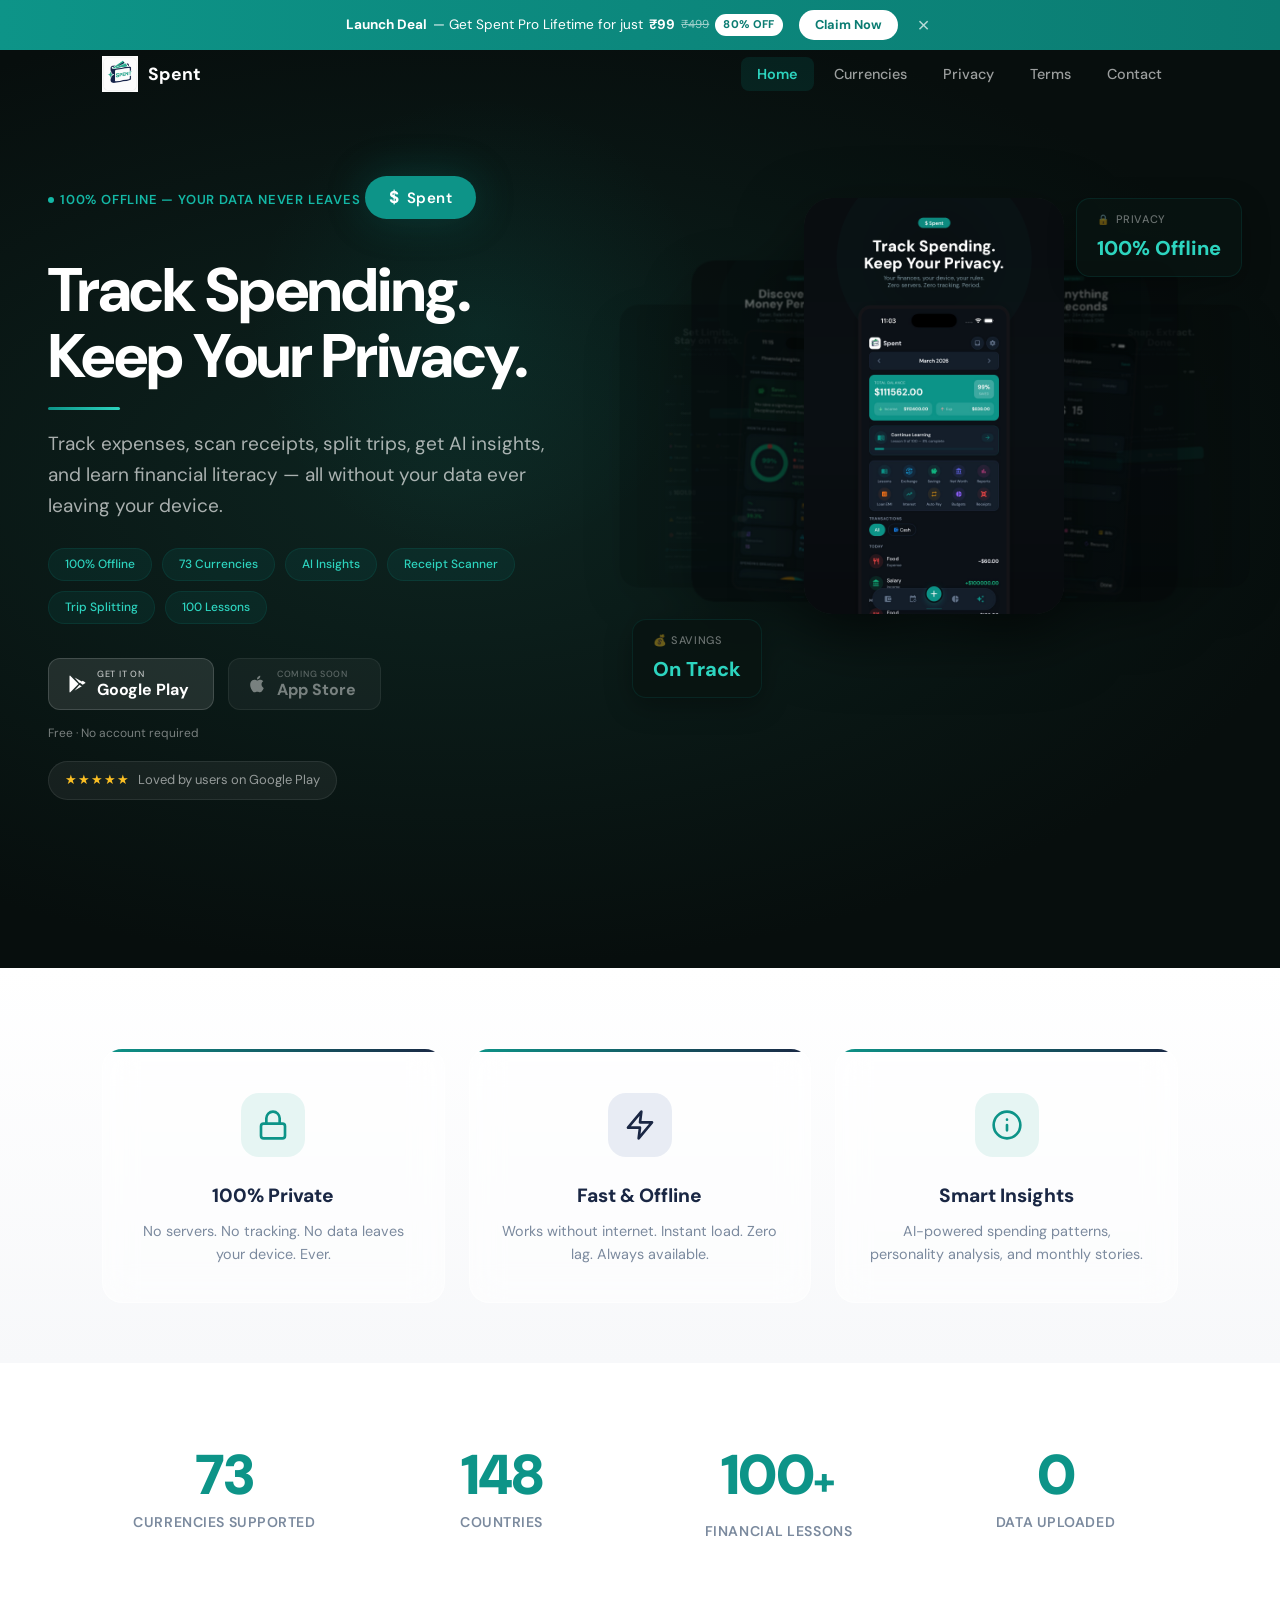
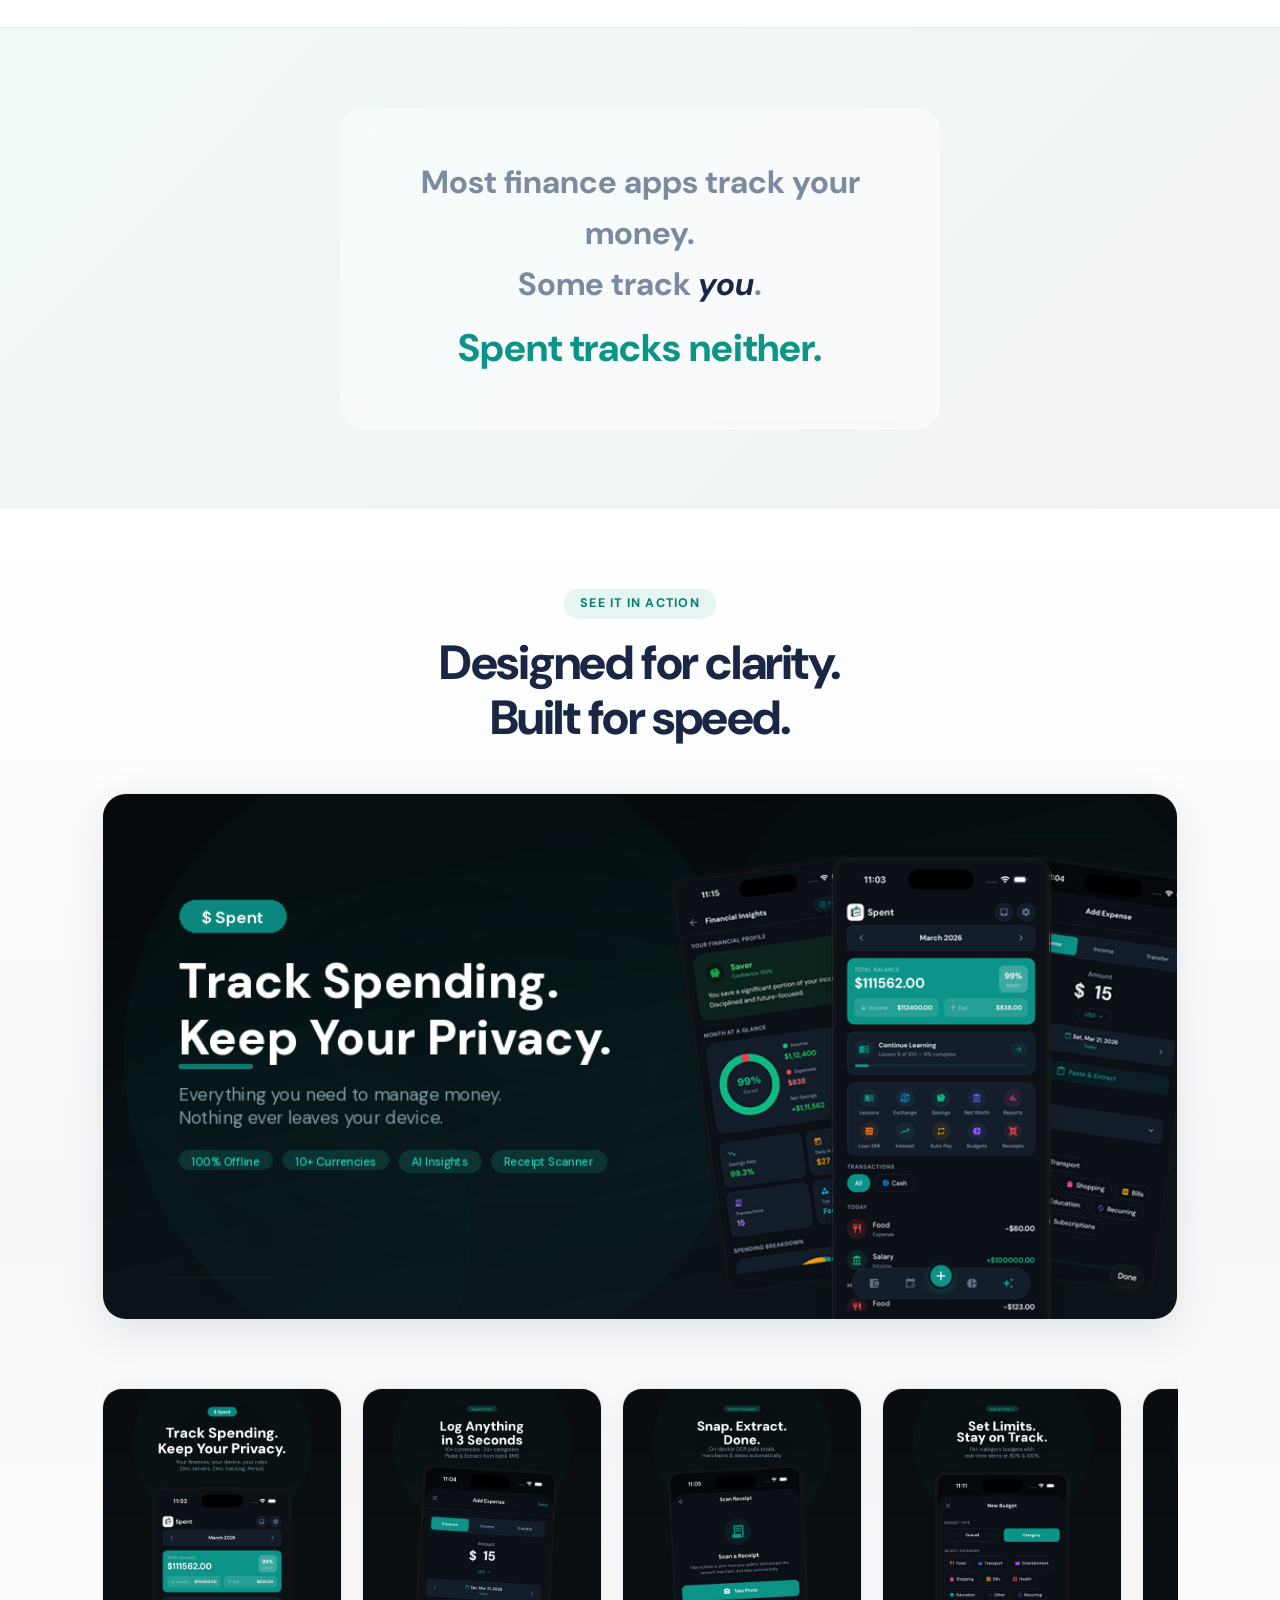
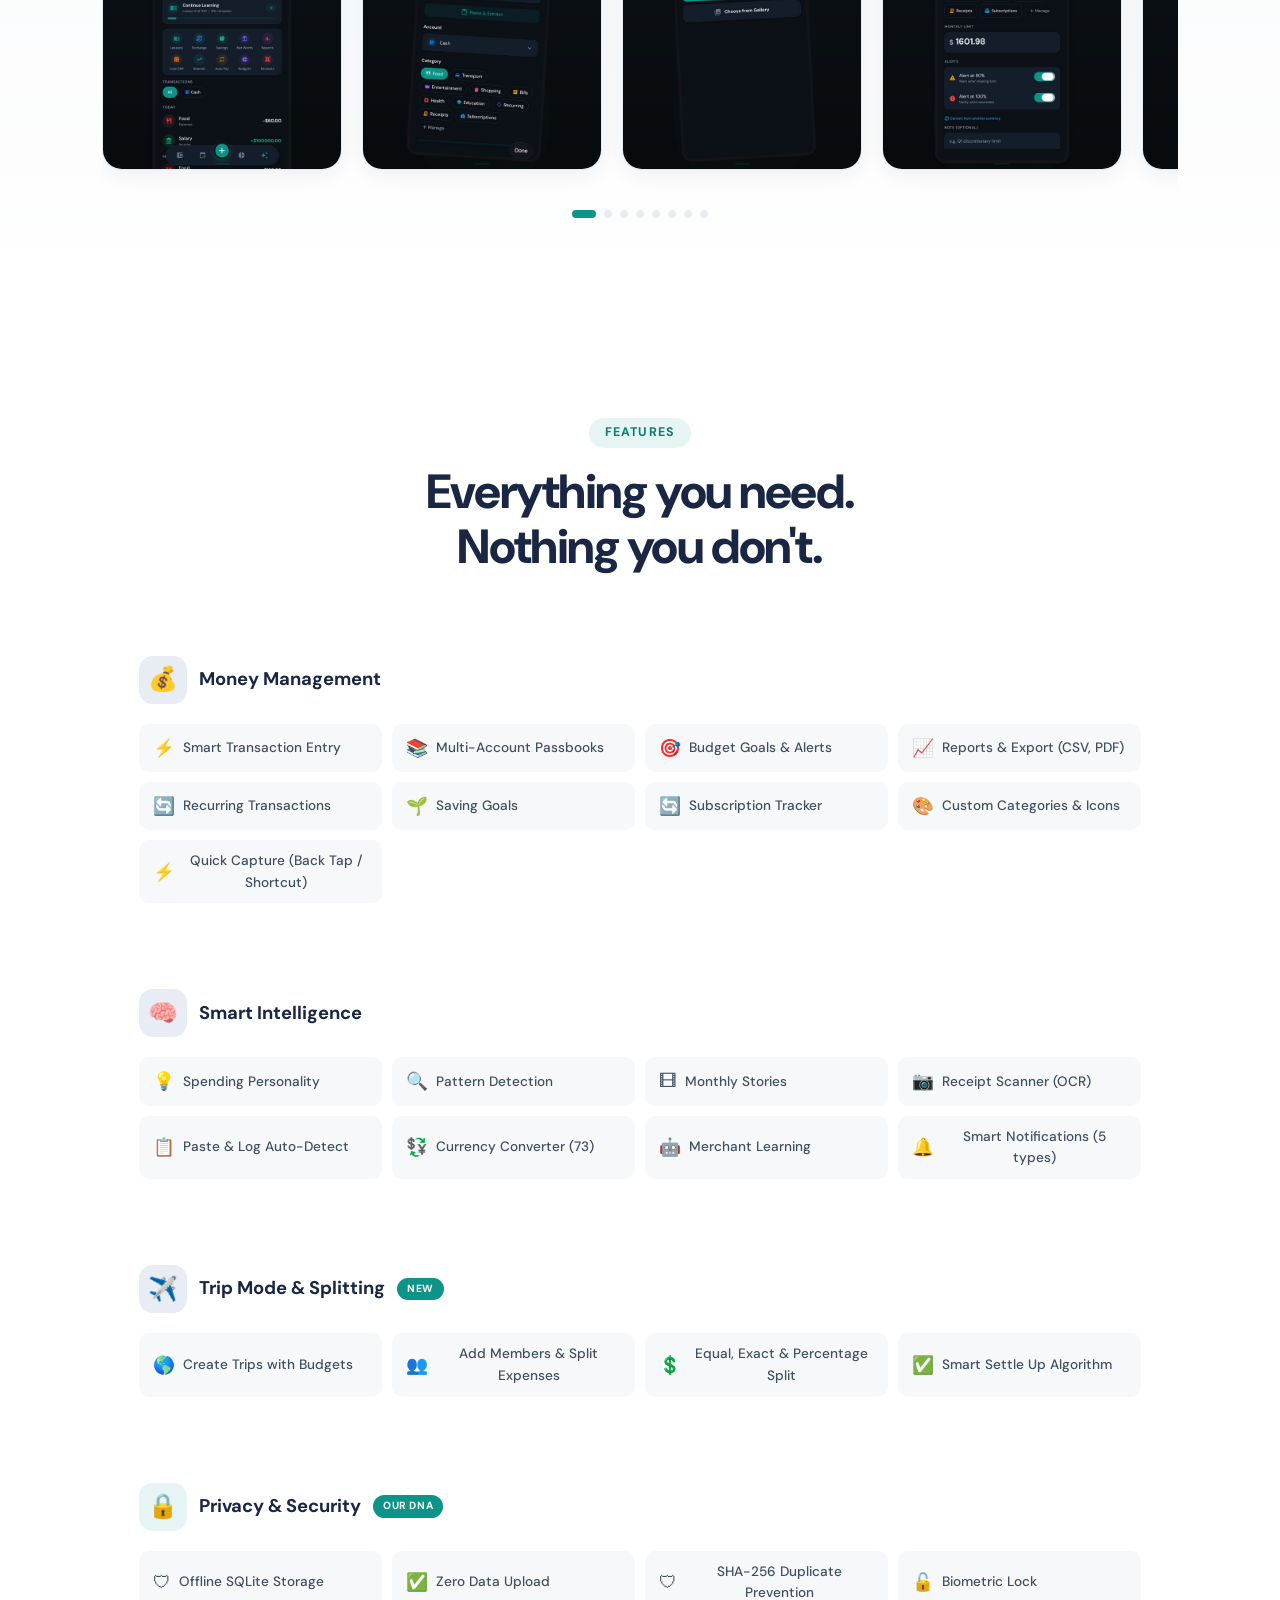
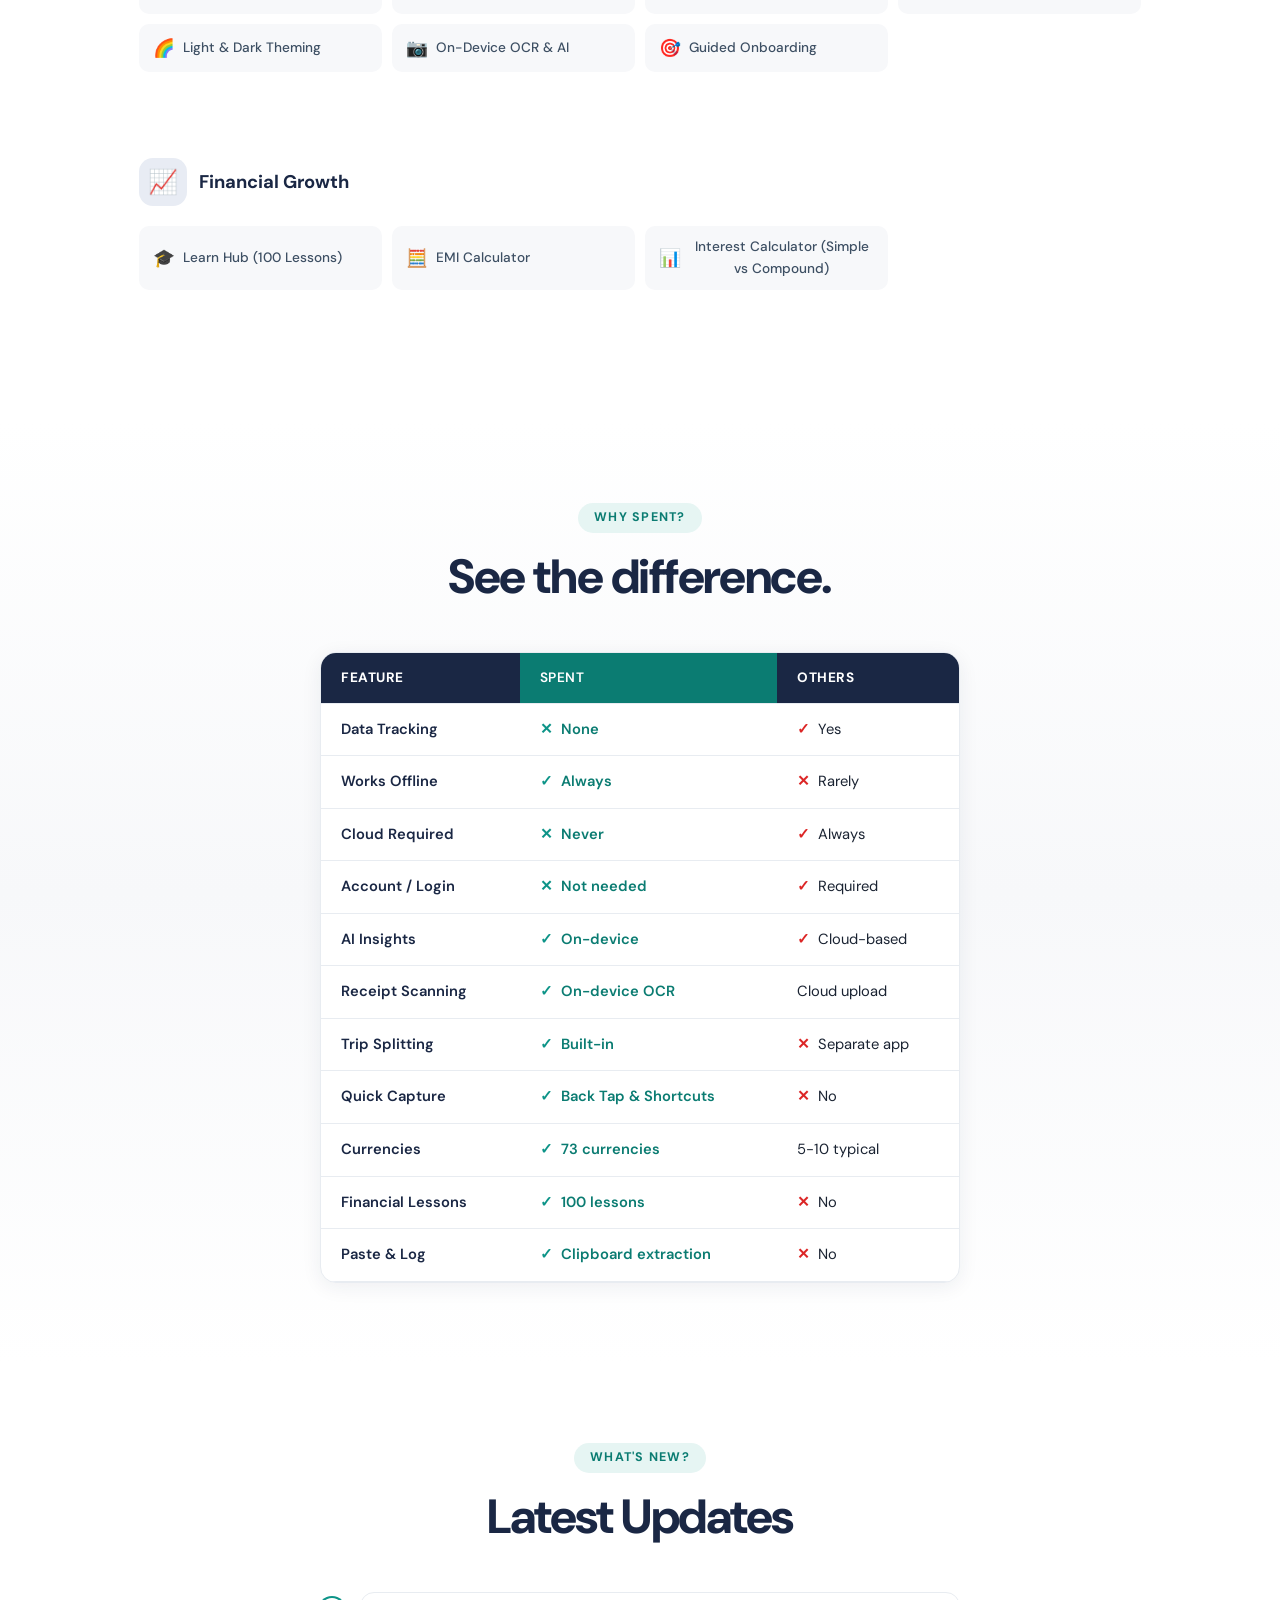
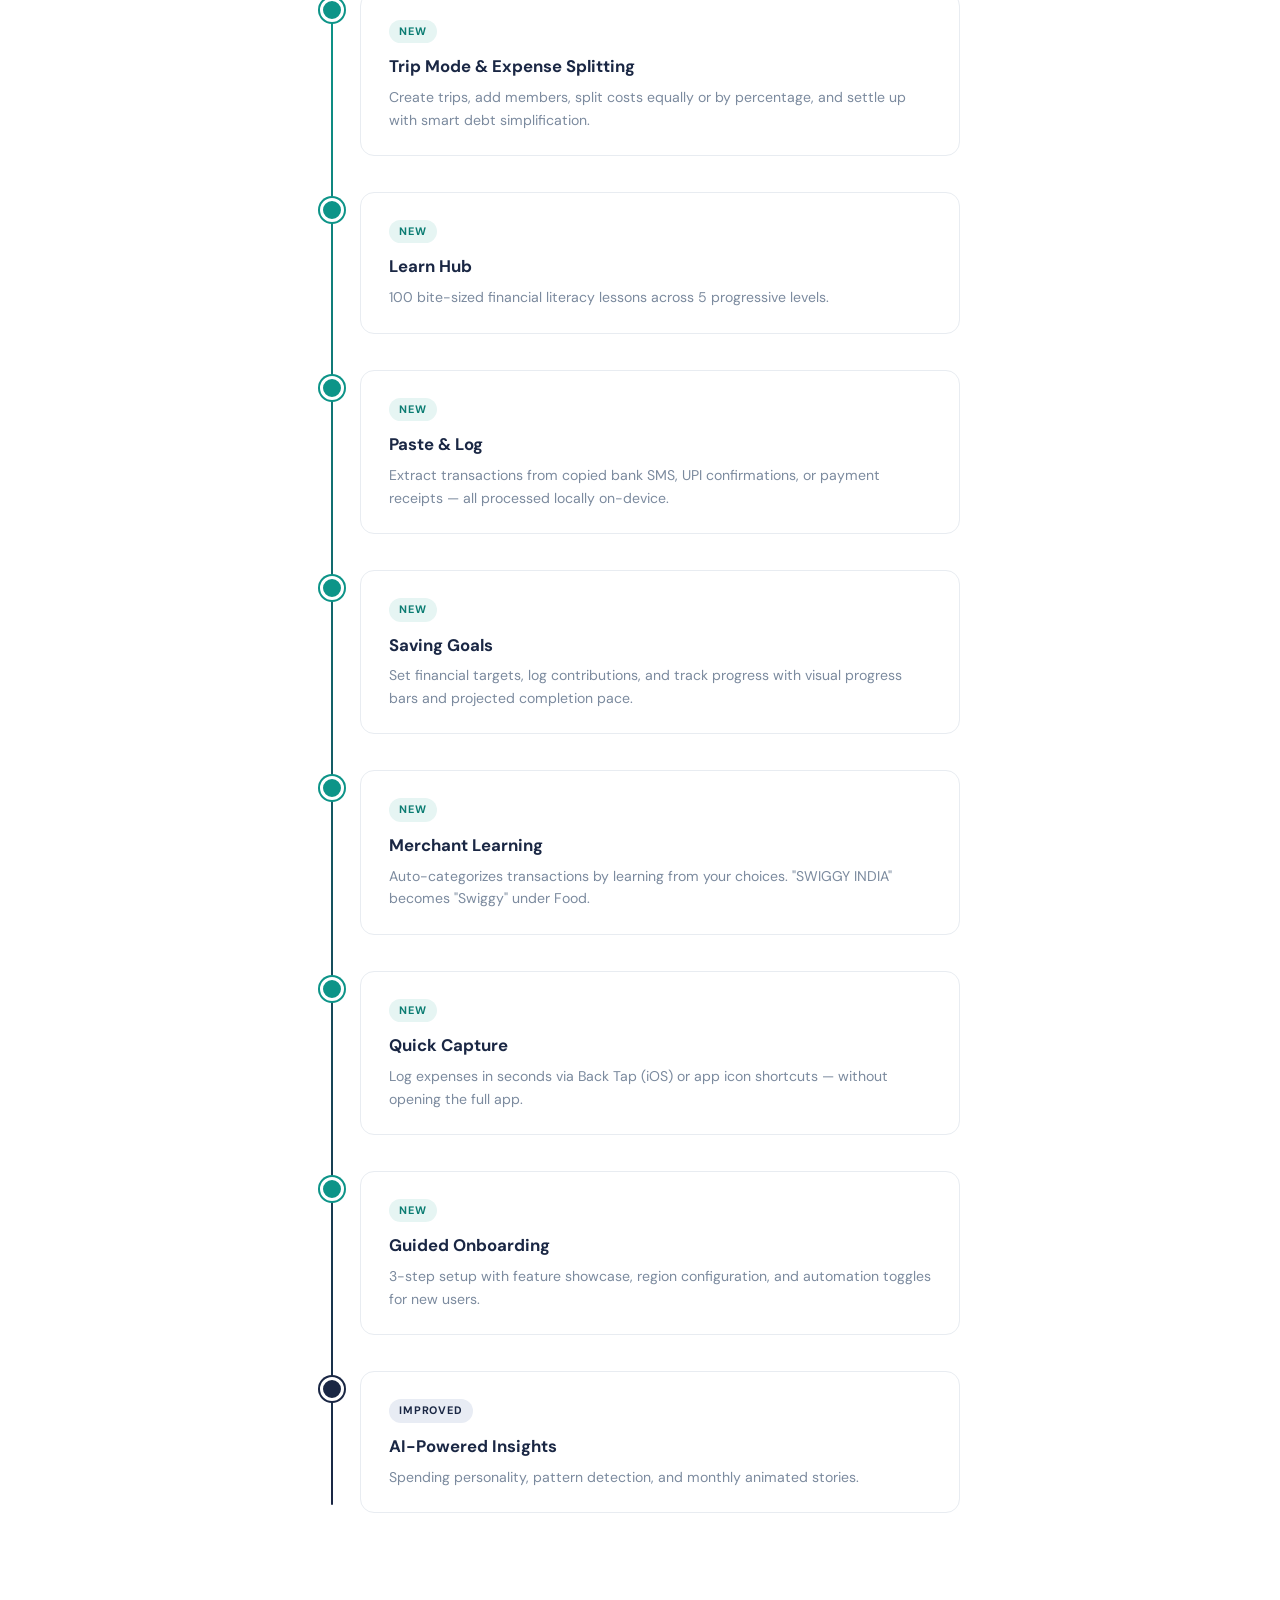
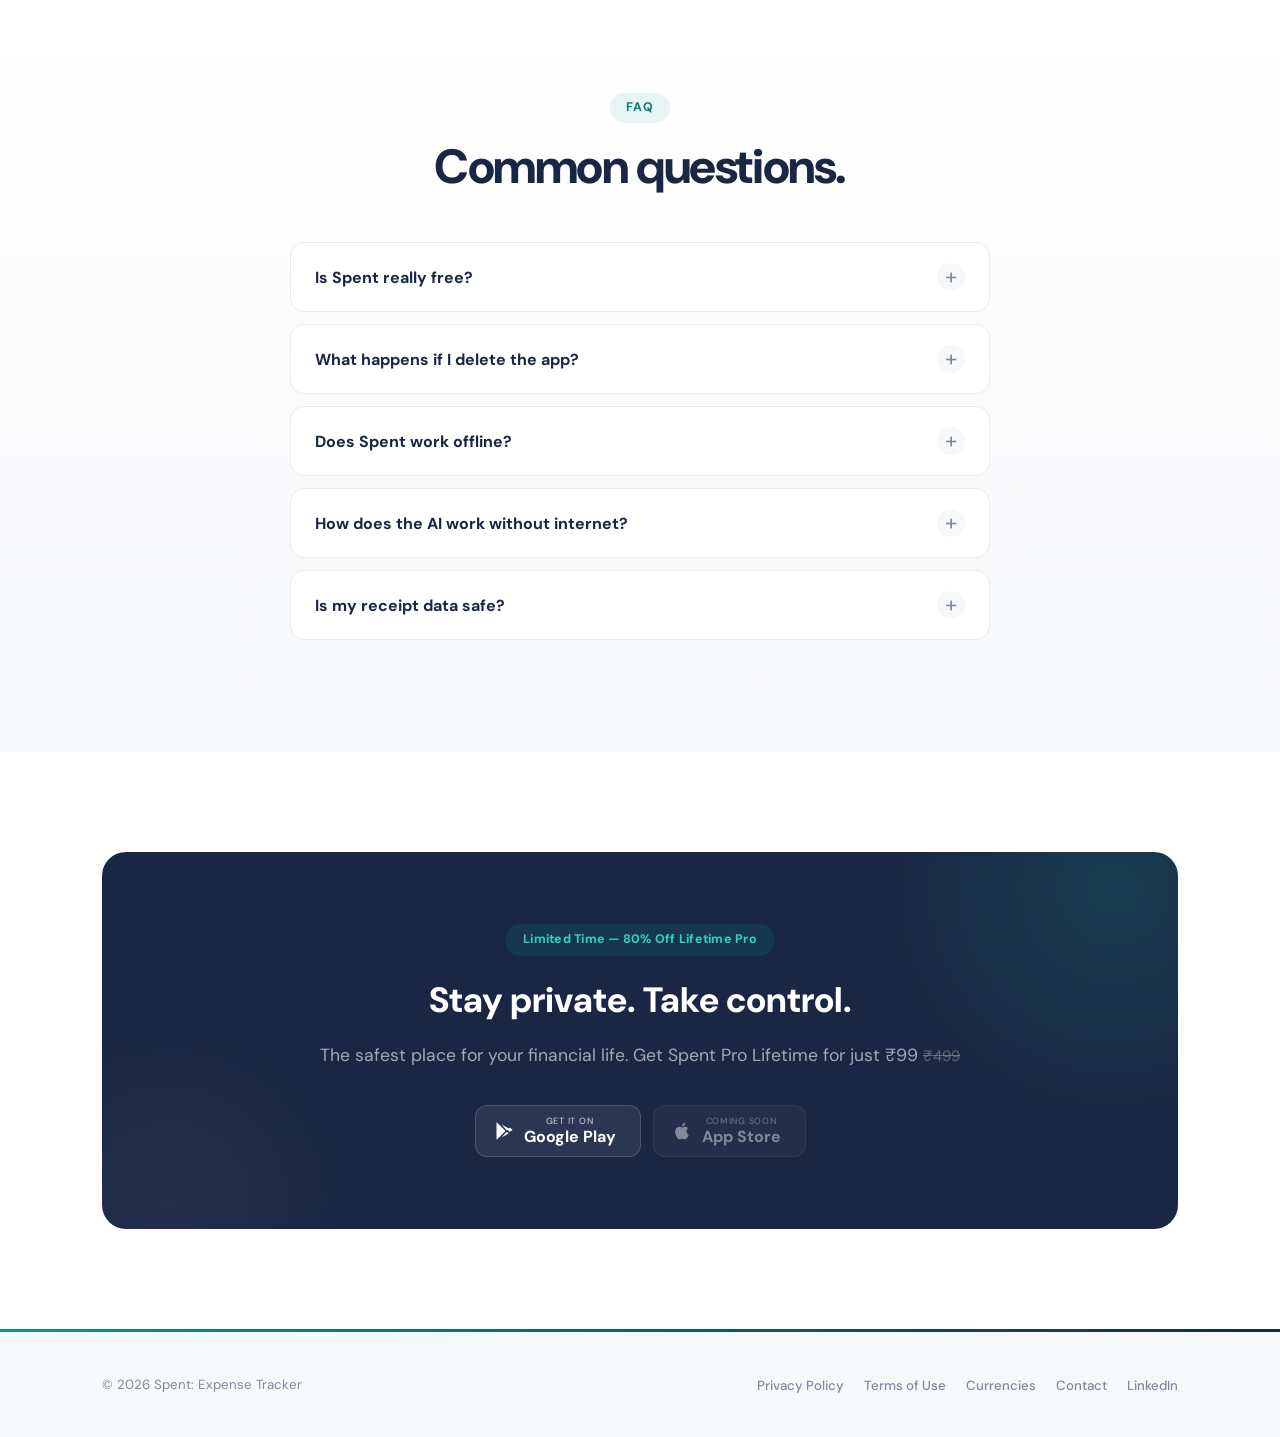
==== commit 5a3aa7ab: "Update website to match latest README - Update meta descriptions to highlight trip splitting and off" ====
--- a/index.html
+++ b/index.html
@@ -4,15 +4,15 @@
   <meta charset="UTF-8">
   <meta name="viewport" content="width=device-width, initial-scale=1.0">
   <title>Spent: Expense Tracker — Your money. Your rules. Zero tracking.</title>
-  <meta name="description" content="A privacy-first expense tracker that works fully offline. Track spending, scan receipts, get AI insights, and learn financial literacy — all without your data ever leaving your device.">
+  <meta name="description" content="Privacy-focused, offline-first personal finance app. Track expenses, scan receipts, split trip costs, get AI insights, learn financial literacy — all without your data ever leaving your device.">
   <meta name="theme-color" content="#0D2420">
   <meta property="og:title" content="Spent: Expense Tracker — Your money. Your rules. Zero tracking.">
-  <meta property="og:description" content="A privacy-first expense tracker that works fully offline. Track spending, scan receipts, get AI insights — all without your data ever leaving your device.">
+  <meta property="og:description" content="Privacy-focused, offline-first personal finance app. Track expenses, scan receipts, split trip costs, get AI insights — all without your data ever leaving your device.">
   <meta property="og:image" content="images/spent_feature_graphic.png">
   <meta property="og:type" content="website">
   <meta name="twitter:card" content="summary_large_image">
   <meta name="twitter:title" content="Spent: Expense Tracker — Your money. Your rules. Zero tracking.">
-  <meta name="twitter:description" content="A privacy-first expense tracker that works fully offline. No servers. No tracking. No data leaves your device.">
+  <meta name="twitter:description" content="Privacy-focused, offline-first personal finance app. No servers. No tracking. No data leaves your device.">
   <meta name="twitter:image" content="images/spent_feature_graphic.png">
   <link rel="icon" type="image/png" href="logo.png">
   <link rel="preconnect" href="https://fonts.googleapis.com">
@@ -79,8 +79,8 @@
         <div class="accent-line"></div>
 
         <p class="hero-subtitle">
-          Everything you need to manage money.<br>
-          Nothing ever leaves your device.
+          Track expenses, scan receipts, split trips, get AI insights,<br>
+          and learn financial literacy — all without your data ever leaving your device.
         </p>
 
         <div class="hero-tags">
@@ -88,6 +88,8 @@
           <a href="currencies.html" class="hero-tag">73 Currencies</a>
           <span class="hero-tag">AI Insights</span>
           <span class="hero-tag">Receipt Scanner</span>
+          <span class="hero-tag">Trip Splitting</span>
+          <span class="hero-tag">100 Lessons</span>
         </div>
 
         <div class="hero-cta-row">
@@ -101,7 +103,7 @@
           </span>
         </div>
 
-        <p class="hero-cta-sub">v3.1.0 · Free · No account required</p>
+        <p class="hero-cta-sub">Free · No account required</p>
 
         <div class="social-proof">
           <span class="stars">&#9733;&#9733;&#9733;&#9733;&#9733;</span>
@@ -257,6 +259,7 @@
           <div class="feature-mini"><span>&#127793;</span> Saving Goals</div>
           <div class="feature-mini"><span>&#128260;</span> Subscription Tracker</div>
           <div class="feature-mini"><span>&#127912;</span> Custom Categories &amp; Icons</div>
+          <div class="feature-mini"><span>&#9889;</span> Quick Capture (Back Tap / Shortcut)</div>
         </div>
       </div>
 
@@ -307,6 +310,7 @@
           <div class="feature-mini"><span>&#128275;</span> Biometric Lock</div>
           <div class="feature-mini"><span>&#127752;</span> Light &amp; Dark Theming</div>
           <div class="feature-mini"><span>&#128247;</span> On-Device OCR &amp; AI</div>
+          <div class="feature-mini"><span>&#127919;</span> Guided Onboarding</div>
         </div>
       </div>
 
@@ -319,8 +323,7 @@
         <div class="feature-group-grid">
           <div class="feature-mini"><span>&#127891;</span> Learn Hub (100 Lessons)</div>
           <div class="feature-mini"><span>&#129518;</span> EMI Calculator</div>
-          <div class="feature-mini"><span>&#128202;</span> Interest Calculator</div>
-          <div class="feature-mini"><span>&#128176;</span> Net Worth Tracker</div>
+          <div class="feature-mini"><span>&#128202;</span> Interest Calculator (Simple vs Compound)</div>
         </div>
       </div>
     </div>
@@ -377,10 +380,25 @@
               <td><span class="cross">&#10005;</span> Separate app</td>
             </tr>
             <tr>
+              <td>Quick Capture</td>
+              <td class="spent-col"><span class="check">&#10003;</span> Back Tap &amp; Shortcuts</td>
+              <td><span class="cross">&#10005;</span> No</td>
+            </tr>
+            <tr>
               <td>Currencies</td>
               <td class="spent-col"><span class="check">&#10003;</span> 73 currencies</td>
               <td>5-10 typical</td>
             </tr>
+            <tr>
+              <td>Financial Lessons</td>
+              <td class="spent-col"><span class="check">&#10003;</span> 100 lessons</td>
+              <td><span class="cross">&#10005;</span> No</td>
+            </tr>
+            <tr>
+              <td>Paste &amp; Log</td>
+              <td class="spent-col"><span class="check">&#10003;</span> Clipboard extraction</td>
+              <td><span class="cross">&#10005;</span> No</td>
+            </tr>
           </tbody>
         </table>
       </div>
@@ -391,7 +409,7 @@
   <section class="whats-new-section">
     <div class="container">
       <div class="section-label">What's New?</div>
-      <h2 class="features-title">v3.1.0 — March 2026</h2>
+      <h2 class="features-title">Latest Updates</h2>
       <div class="timeline">
 
         <div class="timeline-item fade-up">
@@ -416,8 +434,17 @@
           <div class="timeline-dot green"></div>
           <div class="timeline-content">
             <span class="timeline-tag new">New</span>
-            <h3>Net Worth Tracker</h3>
-            <p>Track assets and liabilities across 10 categories.</p>
+            <h3>Paste &amp; Log</h3>
+            <p>Extract transactions from copied bank SMS, UPI confirmations, or payment receipts — all processed locally on-device.</p>
+          </div>
+        </div>
+
+        <div class="timeline-item fade-up">
+          <div class="timeline-dot green"></div>
+          <div class="timeline-content">
+            <span class="timeline-tag new">New</span>
+            <h3>Saving Goals</h3>
+            <p>Set financial targets, log contributions, and track progress with visual progress bars and projected completion pace.</p>
           </div>
         </div>
 
@@ -427,6 +454,24 @@
             <span class="timeline-tag new">New</span>
             <h3>Merchant Learning</h3>
             <p>Auto-categorizes transactions by learning from your choices. "SWIGGY INDIA" becomes "Swiggy" under Food.</p>
+          </div>
+        </div>
+
+        <div class="timeline-item fade-up">
+          <div class="timeline-dot green"></div>
+          <div class="timeline-content">
+            <span class="timeline-tag new">New</span>
+            <h3>Quick Capture</h3>
+            <p>Log expenses in seconds via Back Tap (iOS) or app icon shortcuts — without opening the full app.</p>
+          </div>
+        </div>
+
+        <div class="timeline-item fade-up">
+          <div class="timeline-dot green"></div>
+          <div class="timeline-content">
+            <span class="timeline-tag new">New</span>
+            <h3>Guided Onboarding</h3>
+            <p>3-step setup with feature showcase, region configuration, and automation toggles for new users.</p>
           </div>
         </div>
 
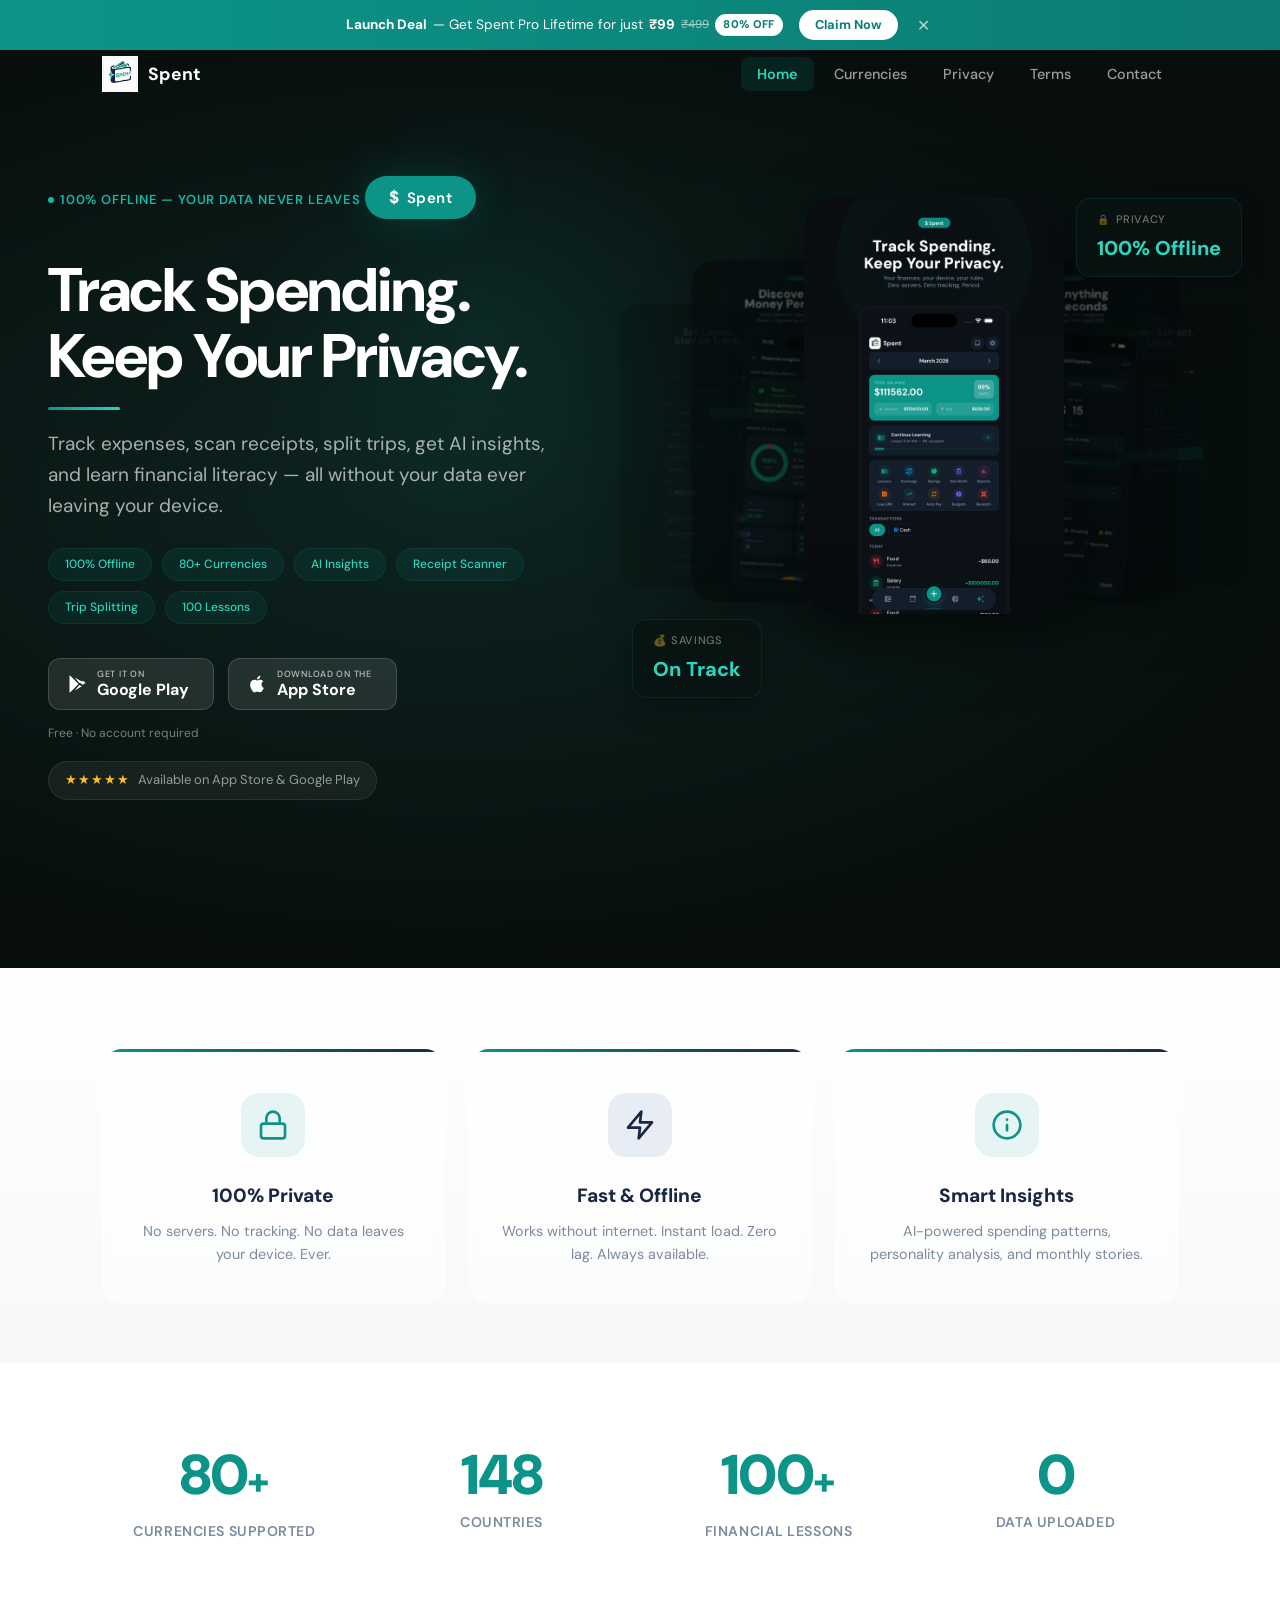
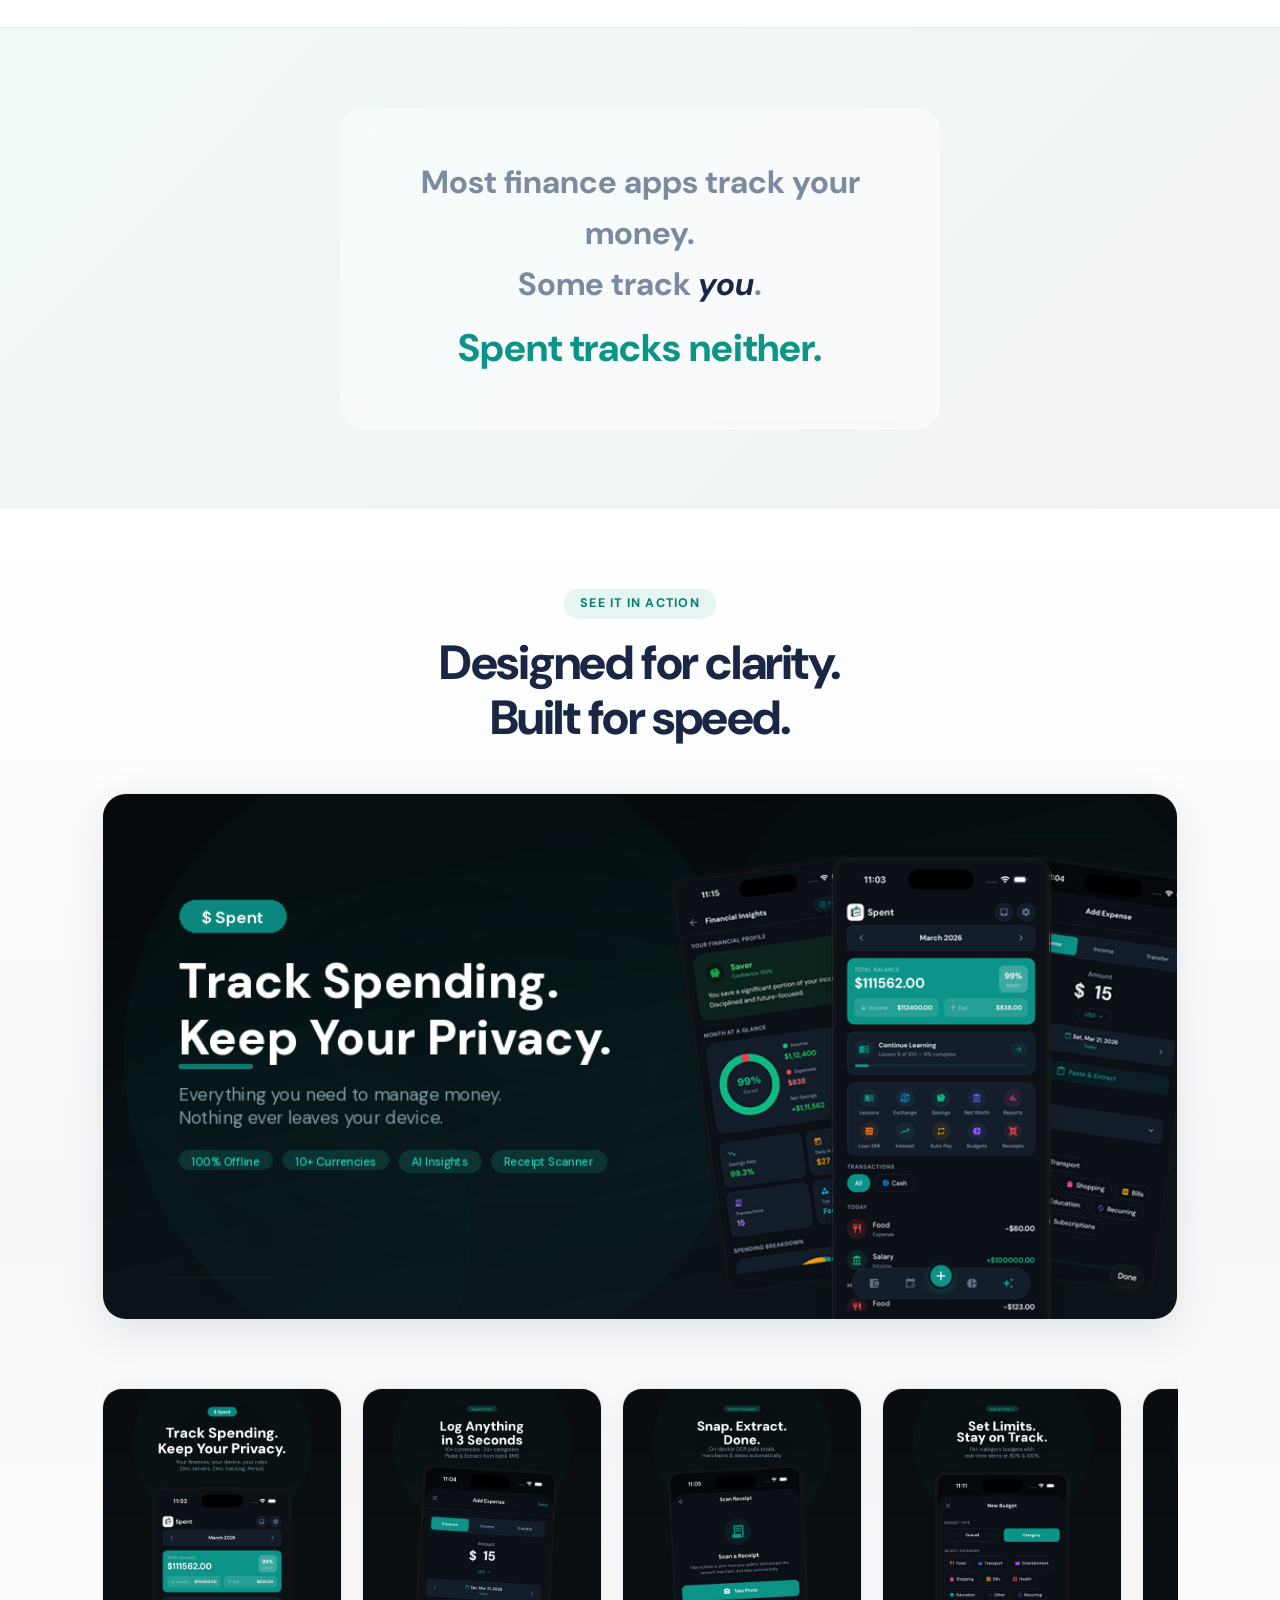
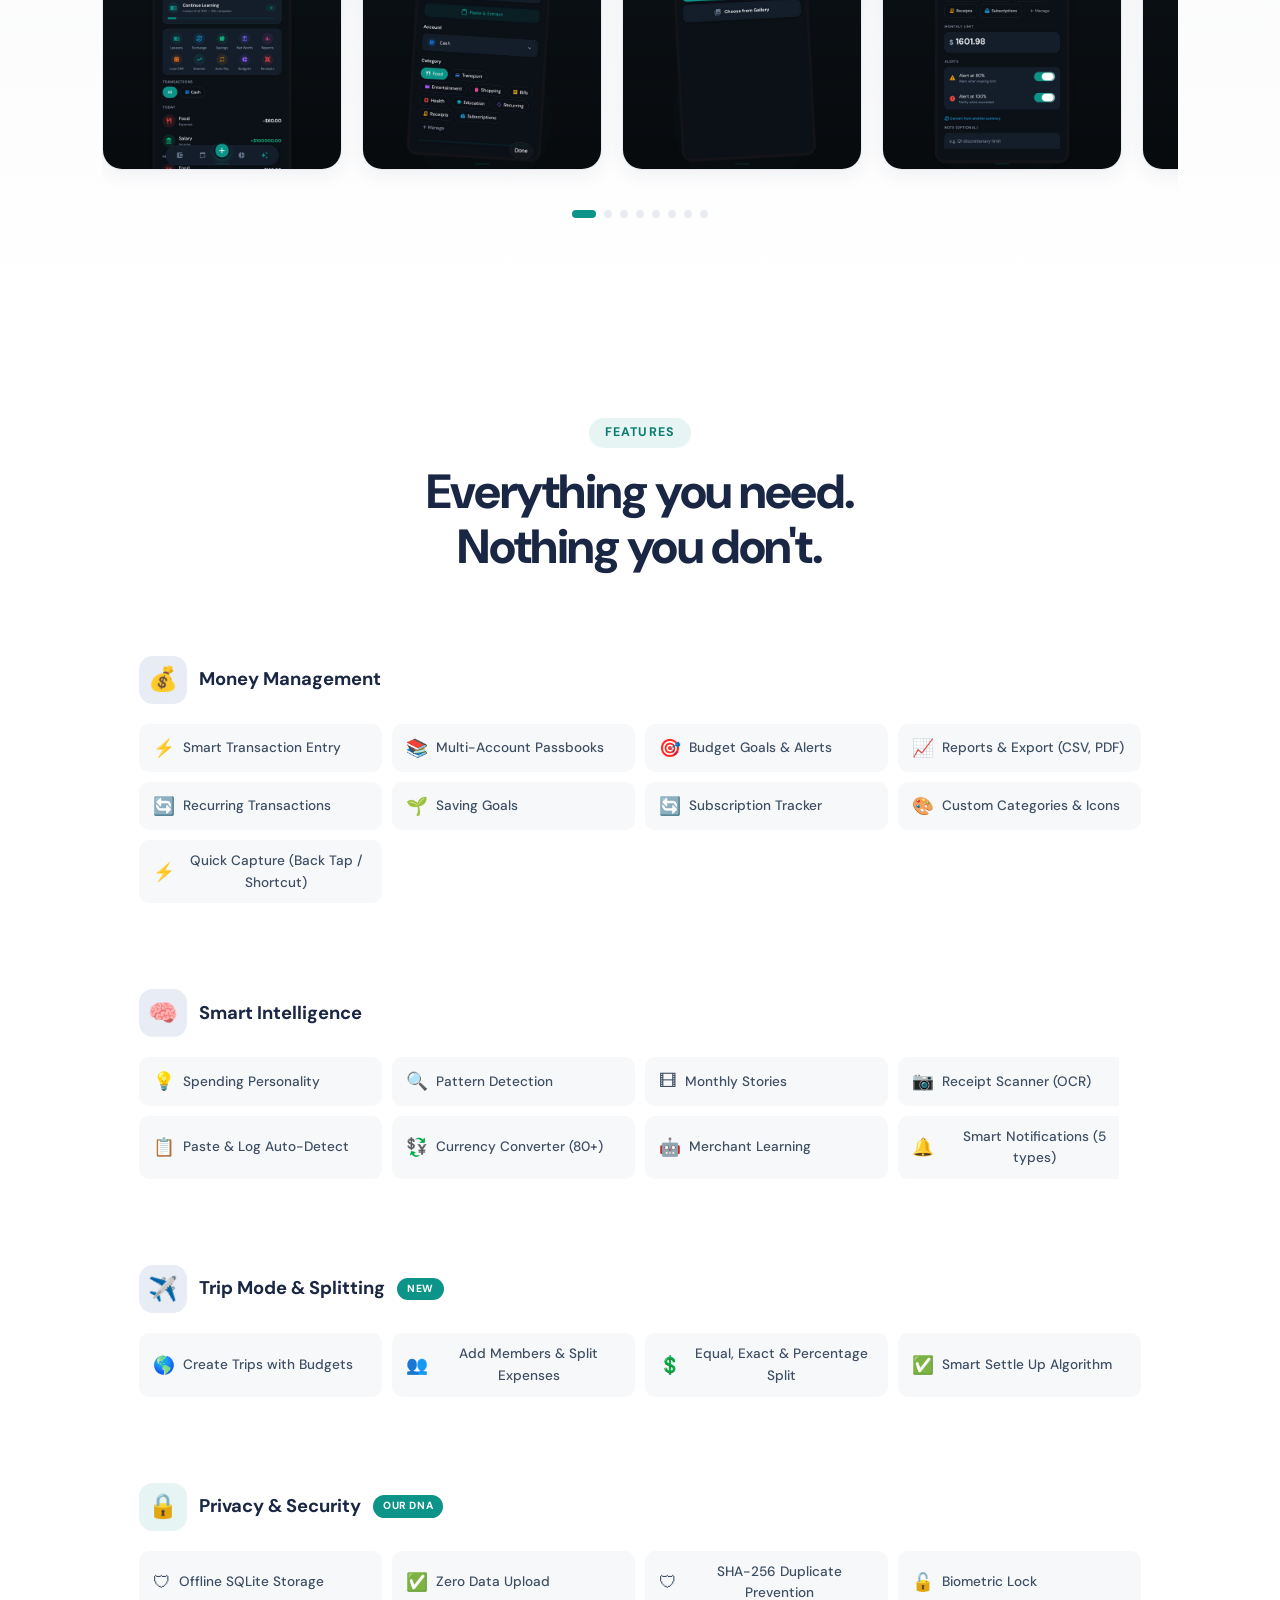
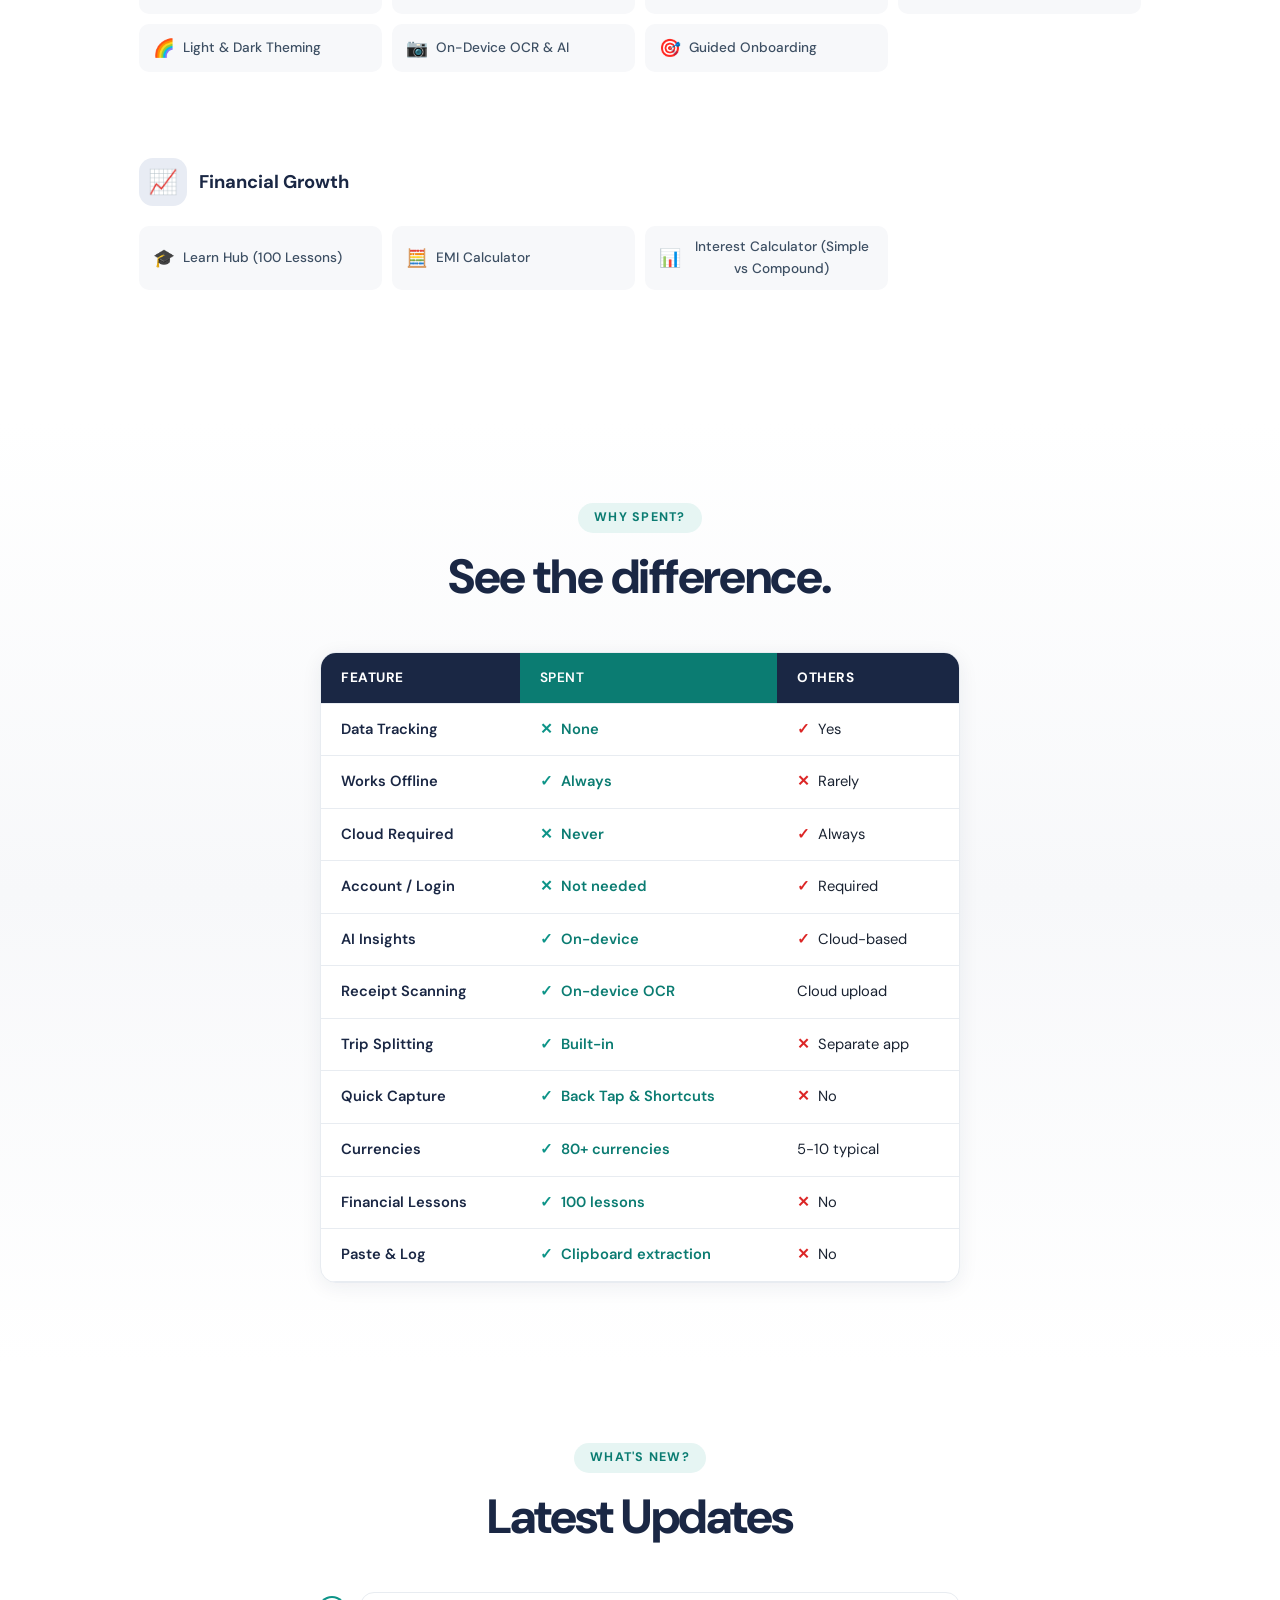
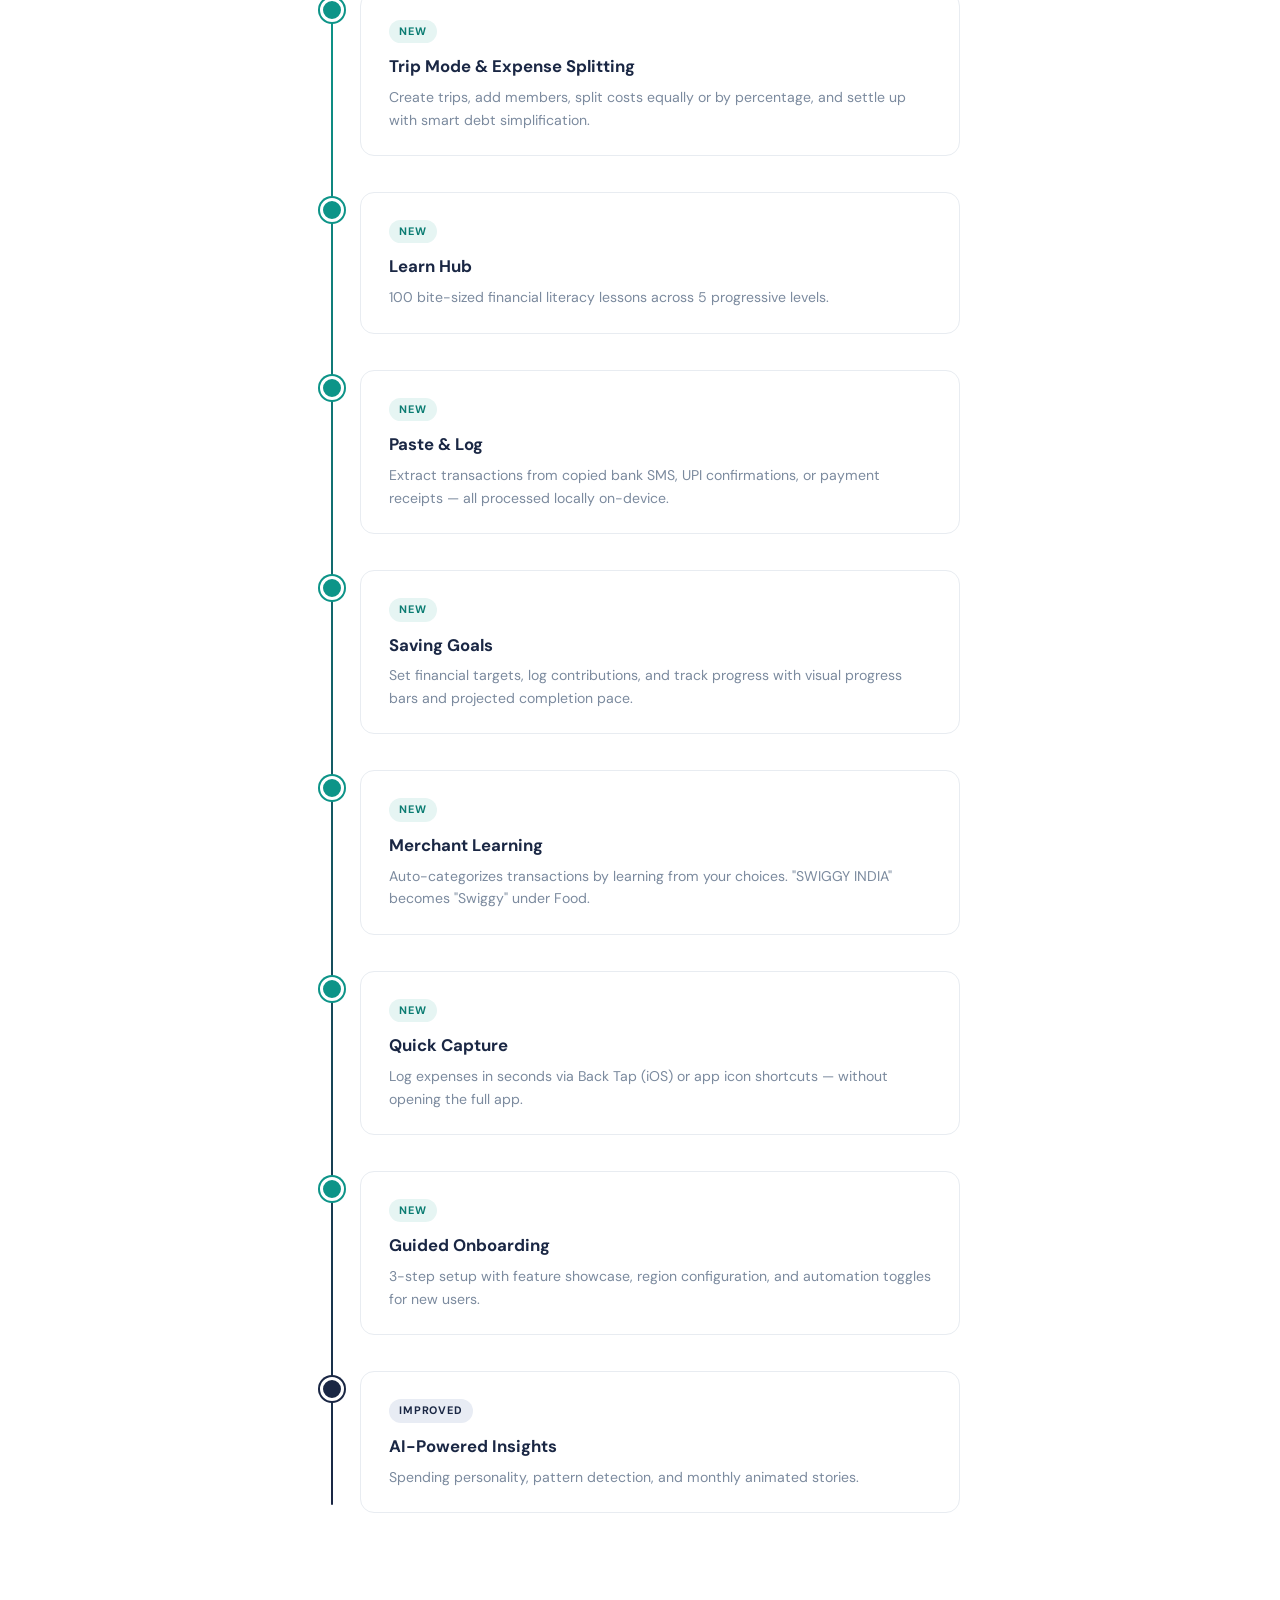
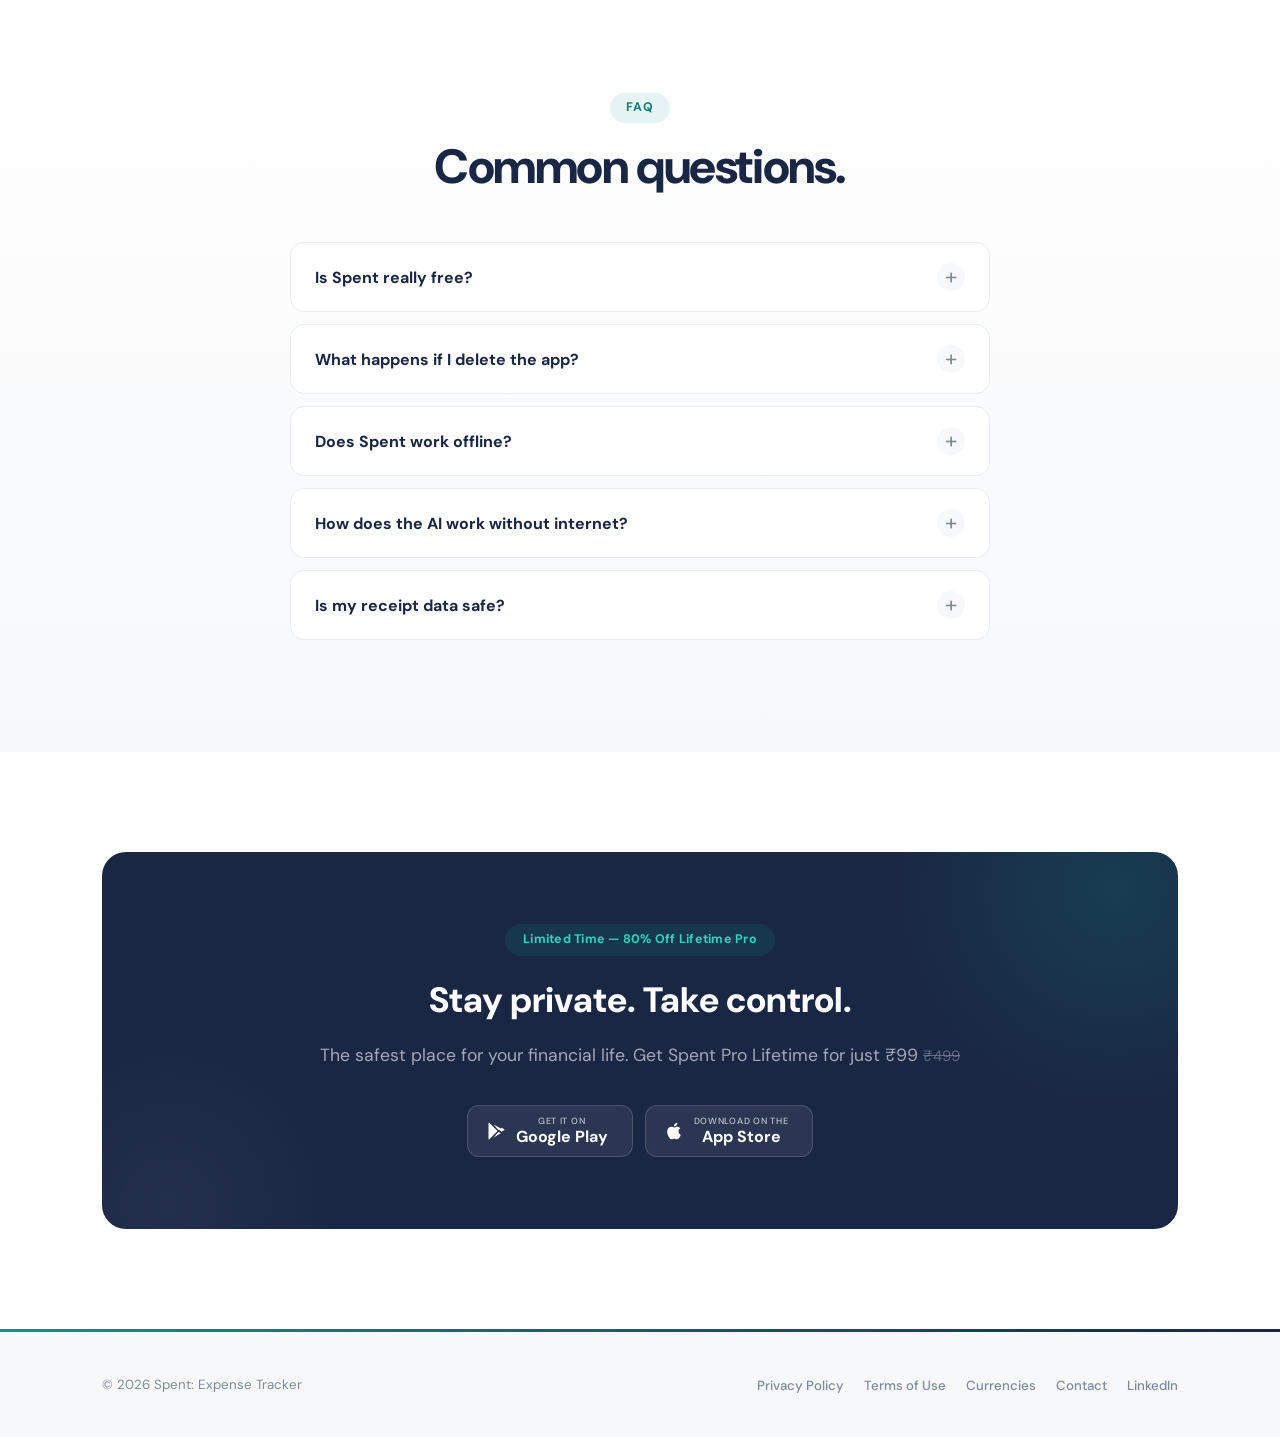
==== commit 0019860e: "App Store live, version 3.5.0, update 80+ currencies across all pages Co-Authored-By: Claude Opus 4." ====
--- a/index.html
+++ b/index.html
@@ -85,7 +85,7 @@
 
         <div class="hero-tags">
           <span class="hero-tag">100% Offline</span>
-          <a href="currencies.html" class="hero-tag">73 Currencies</a>
+          <a href="currencies.html" class="hero-tag">80+ Currencies</a>
           <span class="hero-tag">AI Insights</span>
           <span class="hero-tag">Receipt Scanner</span>
           <span class="hero-tag">Trip Splitting</span>
@@ -97,17 +97,17 @@
             <svg width="20" height="20" viewBox="0 0 24 24" fill="currentColor"><path d="M3.609 1.814L13.792 12 3.61 22.186a.996.996 0 01-.61-.92V2.734c0-.382.217-.72.609-.92zM14.852 13.06l2.944 1.696-8.593 4.956 5.649-6.652zM18.843 8.19l2.814 1.622c.55.317.55 1.06 0 1.376l-2.814 1.622-3.236-2.31 3.236-2.31zM9.203 4.102l8.593 4.956-2.944 1.696-5.649-6.652z"/></svg>
             <span class="store-badge-text"><small>GET IT ON</small>Google Play</span>
           </a>
-          <span class="store-badge store-badge-disabled" aria-label="Coming soon on App Store">
+          <a href="https://apps.apple.com/app/id6761287925" class="store-badge" target="_blank" rel="noopener" aria-label="Download on the App Store">
             <svg width="20" height="20" viewBox="0 0 24 24" fill="currentColor"><path d="M18.71 19.5c-.83 1.24-1.71 2.45-3.05 2.47-1.34.03-1.77-.79-3.29-.79-1.53 0-2 .77-3.27.82-1.31.05-2.3-1.32-3.14-2.53C4.25 17 2.94 12.45 4.7 9.39c.87-1.52 2.43-2.48 4.12-2.51 1.28-.02 2.5.87 3.29.87.78 0 2.26-1.07 3.8-.91.65.03 2.47.26 3.64 1.98-.09.06-2.17 1.28-2.15 3.81.03 3.02 2.65 4.03 2.68 4.04-.03.07-.42 1.44-1.38 2.83M13 3.5c.73-.83 1.94-1.46 2.94-1.5.13 1.17-.34 2.35-1.04 3.19-.69.85-1.83 1.51-2.95 1.42-.15-1.15.41-2.35 1.05-3.11z"/></svg>
-            <span class="store-badge-text"><small>COMING SOON</small>App Store</span>
-          </span>
+            <span class="store-badge-text"><small>DOWNLOAD ON THE</small>App Store</span>
+          </a>
         </div>
 
         <p class="hero-cta-sub">Free · No account required</p>
 
         <div class="social-proof">
           <span class="stars">&#9733;&#9733;&#9733;&#9733;&#9733;</span>
-          Loved by users on Google Play
+          Available on App Store &amp; Google Play
         </div>
       </div>
 
@@ -170,7 +170,7 @@
       <div class="stats-grid">
         <div class="stat-item fade-up">
           <a href="currencies.html" style="text-decoration:none;color:inherit">
-            <span class="stat-number" data-target="73">0</span>
+            <span class="stat-number" data-target="80">0</span><span class="stat-suffix">+</span>
             <span class="stat-label">Currencies Supported</span>
           </a>
         </div>
@@ -209,7 +209,7 @@
 
       <!-- Feature Graphic -->
       <div class="preview-banner fade-up">
-        <img src="images/spent_feature_graphic.png" alt="Spent: Track Spending, Keep Your Privacy — 100% Offline, 73 Currencies, AI Insights, Receipt Scanner" loading="lazy" width="1024" height="500">
+        <img src="images/spent_feature_graphic.png" alt="Spent: Track Spending, Keep Your Privacy — 100% Offline, 80+ Currencies, AI Insights, Receipt Scanner" loading="lazy" width="1024" height="500">
       </div>
 
       <!-- Screenshots -->
@@ -275,7 +275,7 @@
           <div class="feature-mini"><span>&#127902;</span> Monthly Stories</div>
           <div class="feature-mini"><span>&#128247;</span> Receipt Scanner (OCR)</div>
           <div class="feature-mini"><span>&#128203;</span> Paste &amp; Log Auto-Detect</div>
-          <div class="feature-mini"><span>&#128177;</span> Currency Converter (73)</div>
+          <div class="feature-mini"><span>&#128177;</span> Currency Converter (80+)</div>
           <div class="feature-mini"><span>&#129302;</span> Merchant Learning</div>
           <div class="feature-mini"><span>&#128276;</span> Smart Notifications (5 types)</div>
         </div>
@@ -386,7 +386,7 @@
             </tr>
             <tr>
               <td>Currencies</td>
-              <td class="spent-col"><span class="check">&#10003;</span> 73 currencies</td>
+              <td class="spent-col"><span class="check">&#10003;</span> 80+ currencies</td>
               <td>5-10 typical</td>
             </tr>
             <tr>
@@ -530,10 +530,10 @@
             <svg width="20" height="20" viewBox="0 0 24 24" fill="currentColor"><path d="M3.609 1.814L13.792 12 3.61 22.186a.996.996 0 01-.61-.92V2.734c0-.382.217-.72.609-.92zM14.852 13.06l2.944 1.696-8.593 4.956 5.649-6.652zM18.843 8.19l2.814 1.622c.55.317.55 1.06 0 1.376l-2.814 1.622-3.236-2.31 3.236-2.31zM9.203 4.102l8.593 4.956-2.944 1.696-5.649-6.652z"/></svg>
             <span class="store-badge-text"><small>GET IT ON</small>Google Play</span>
           </a>
-          <span class="store-badge store-badge-light store-badge-disabled" aria-label="Coming soon on App Store">
+          <a href="https://apps.apple.com/app/id6761287925" class="store-badge store-badge-light" target="_blank" rel="noopener" aria-label="Download on the App Store">
             <svg width="20" height="20" viewBox="0 0 24 24" fill="currentColor"><path d="M18.71 19.5c-.83 1.24-1.71 2.45-3.05 2.47-1.34.03-1.77-.79-3.29-.79-1.53 0-2 .77-3.27.82-1.31.05-2.3-1.32-3.14-2.53C4.25 17 2.94 12.45 4.7 9.39c.87-1.52 2.43-2.48 4.12-2.51 1.28-.02 2.5.87 3.29.87.78 0 2.26-1.07 3.8-.91.65.03 2.47.26 3.64 1.98-.09.06-2.17 1.28-2.15 3.81.03 3.02 2.65 4.03 2.68 4.04-.03.07-.42 1.44-1.38 2.83M13 3.5c.73-.83 1.94-1.46 2.94-1.5.13 1.17-.34 2.35-1.04 3.19-.69.85-1.83 1.51-2.95 1.42-.15-1.15.41-2.35 1.05-3.11z"/></svg>
-            <span class="store-badge-text"><small>COMING SOON</small>App Store</span>
-          </span>
+            <span class="store-badge-text"><small>DOWNLOAD ON THE</small>App Store</span>
+          </a>
         </div>
       </div>
     </div>
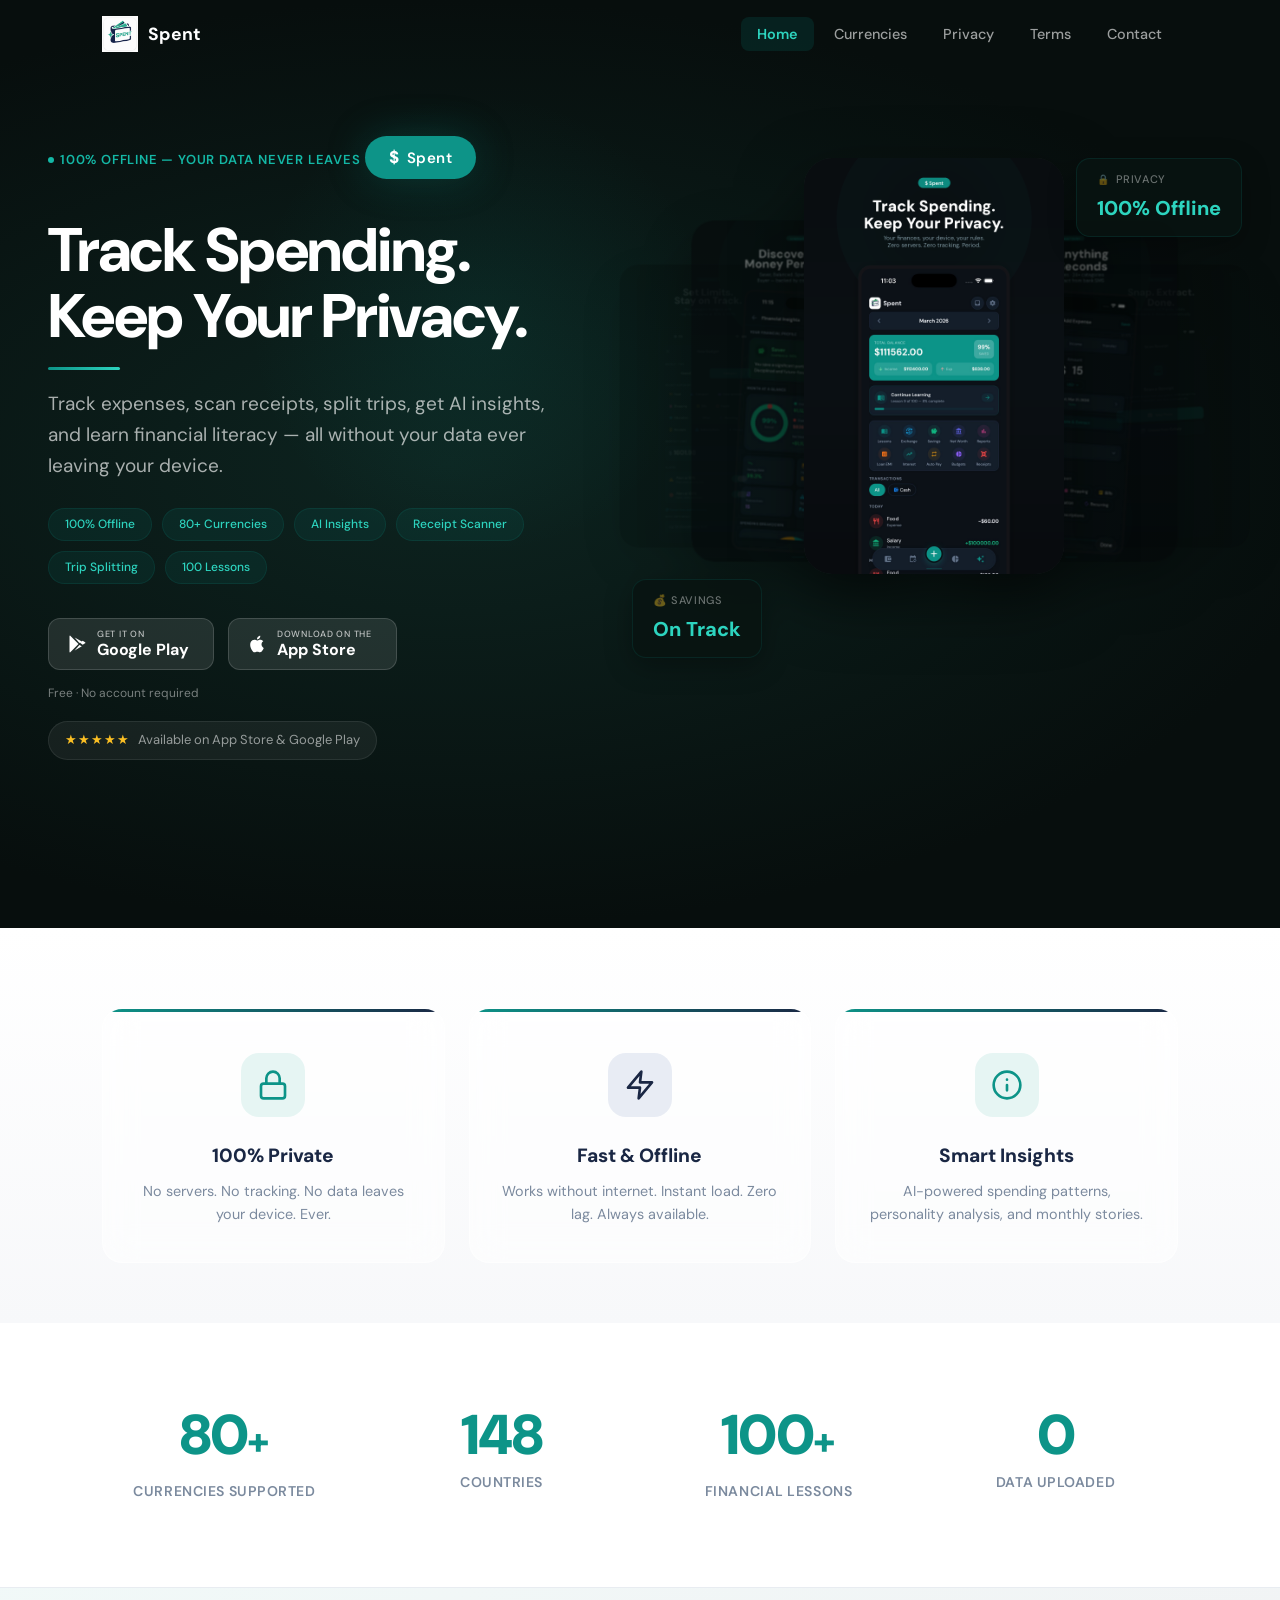
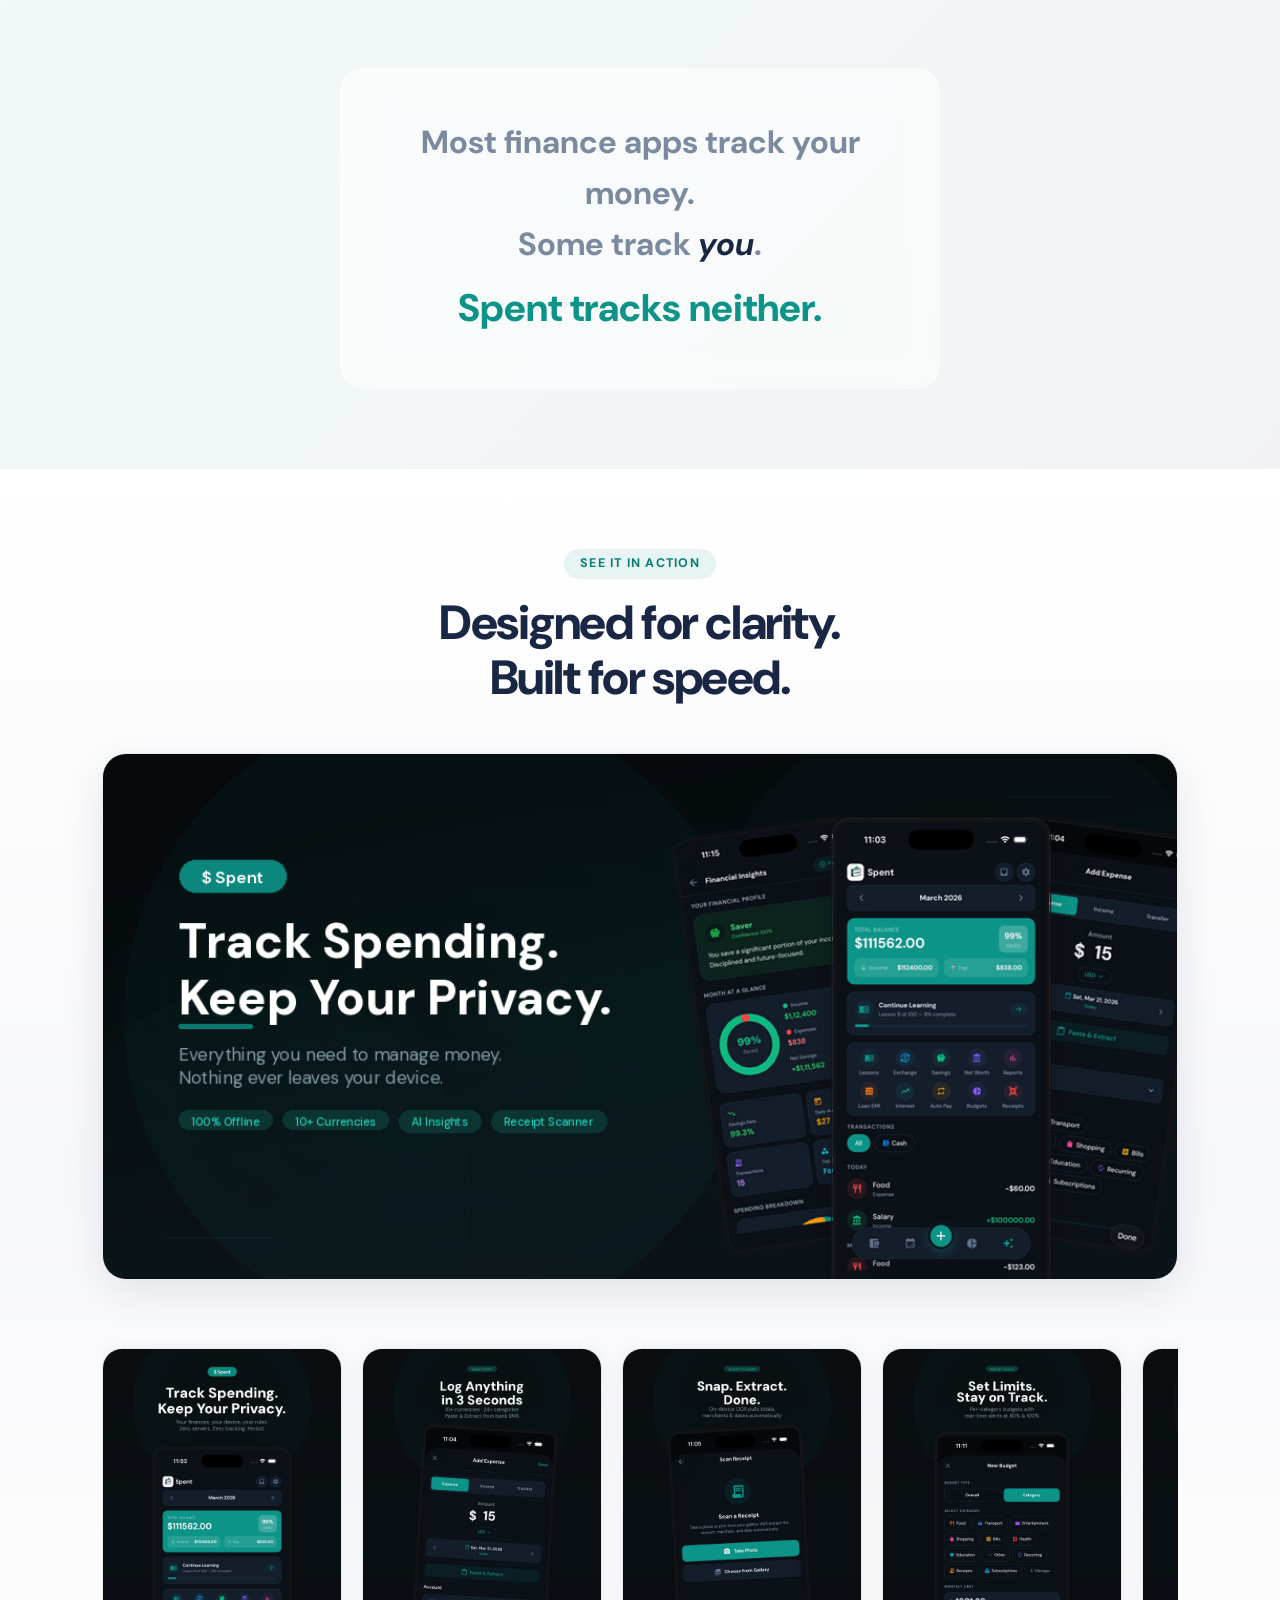
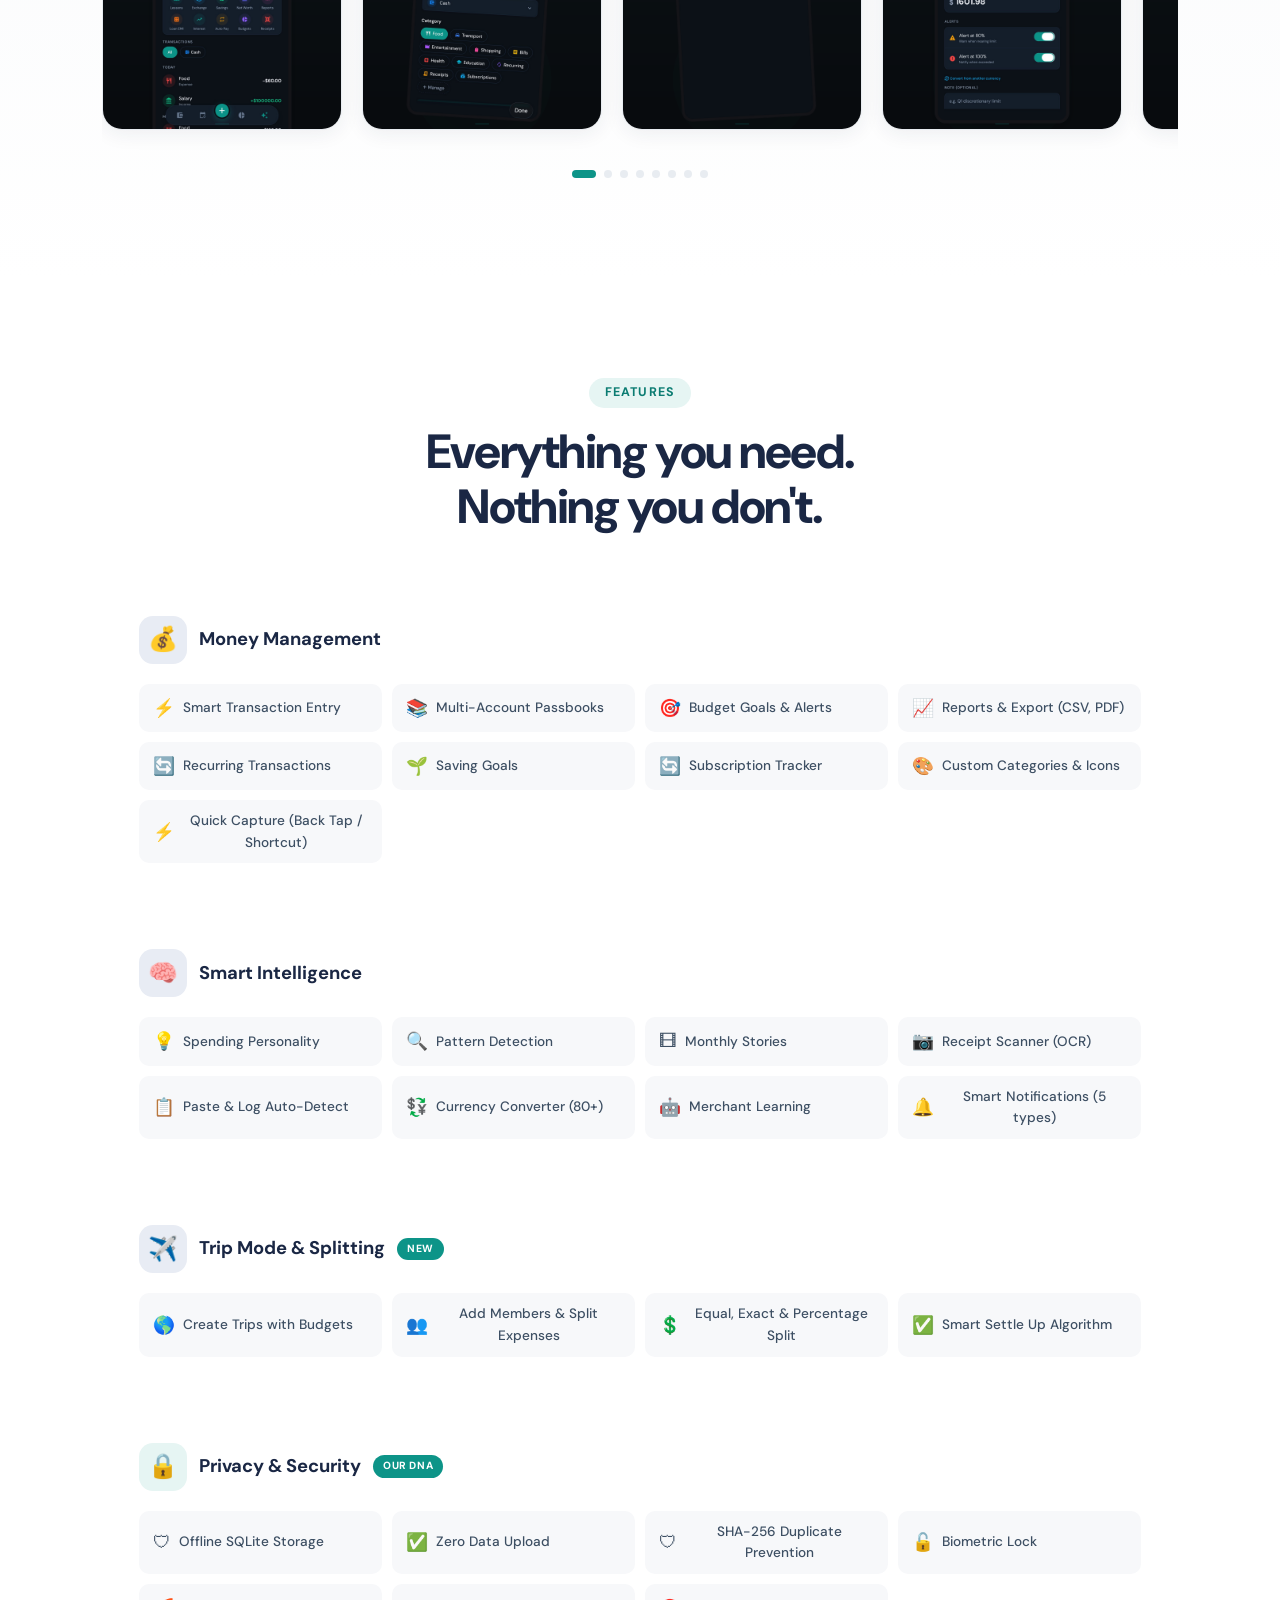
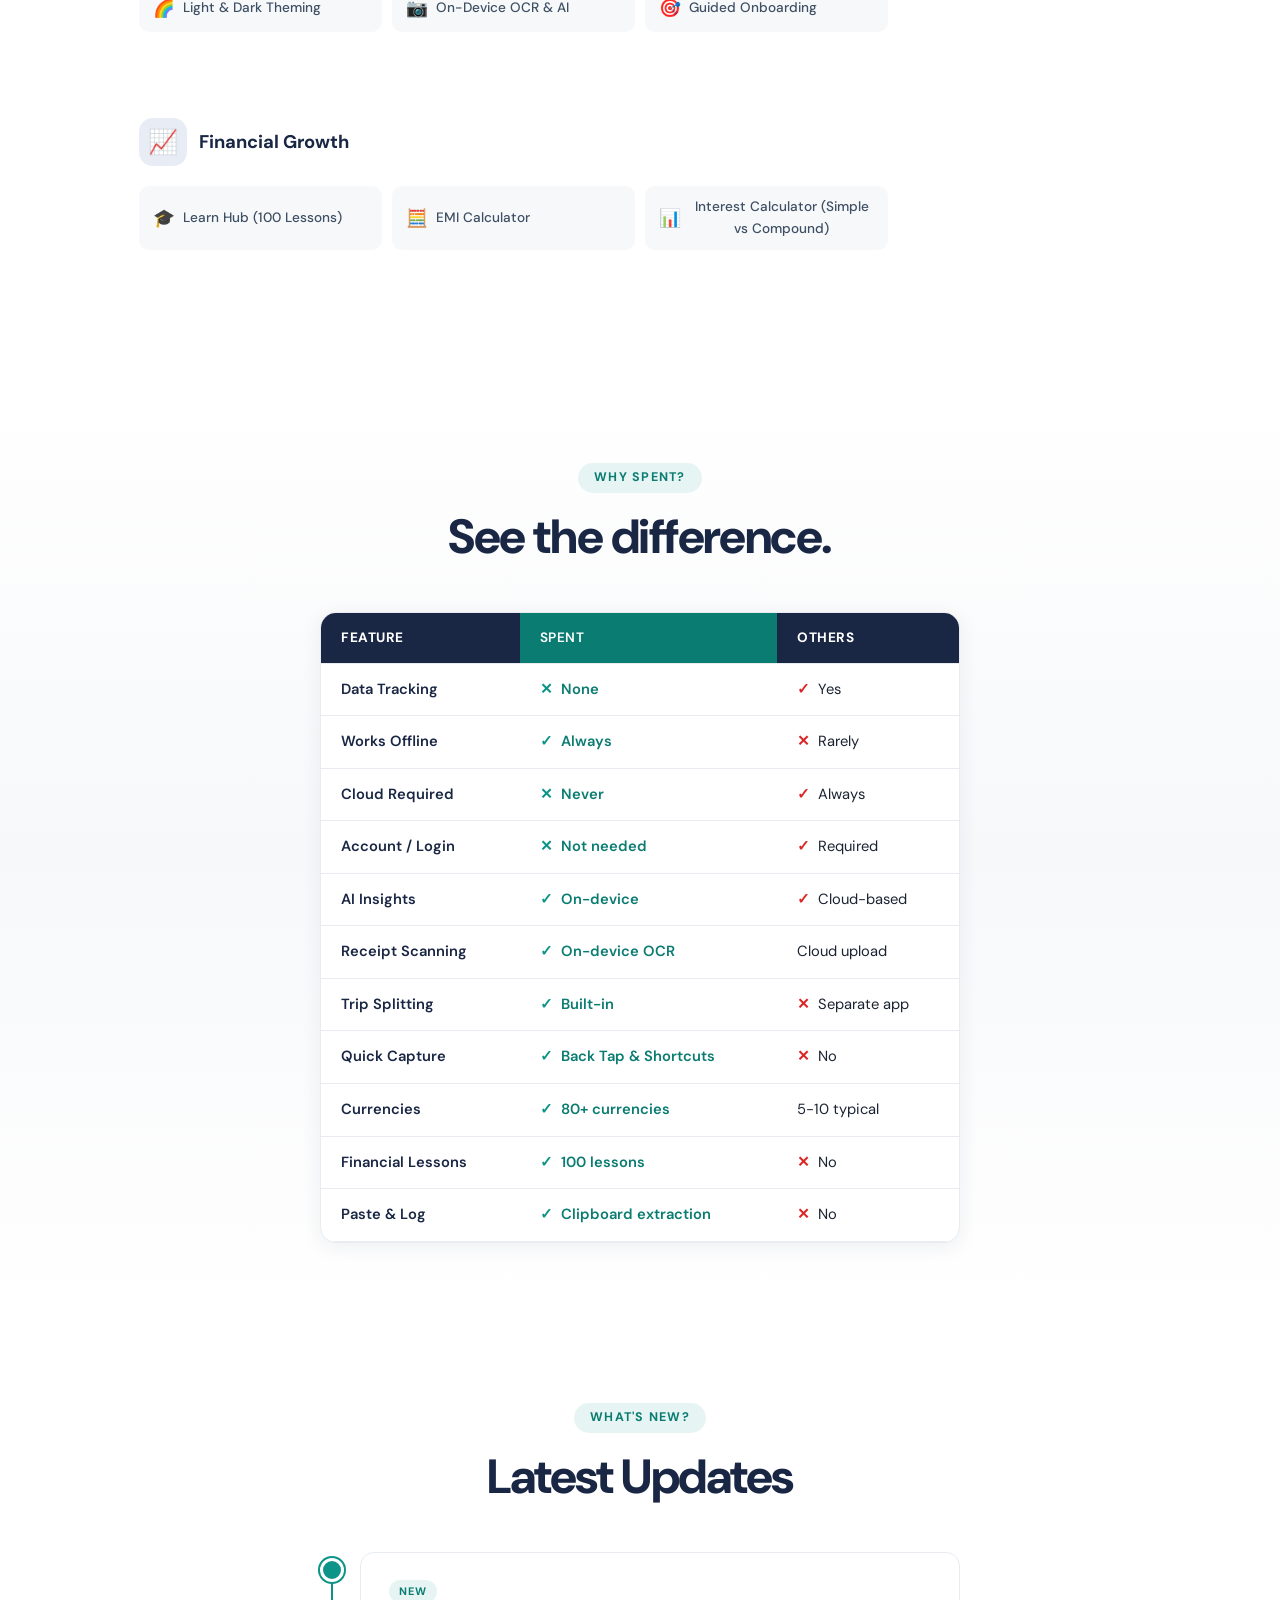
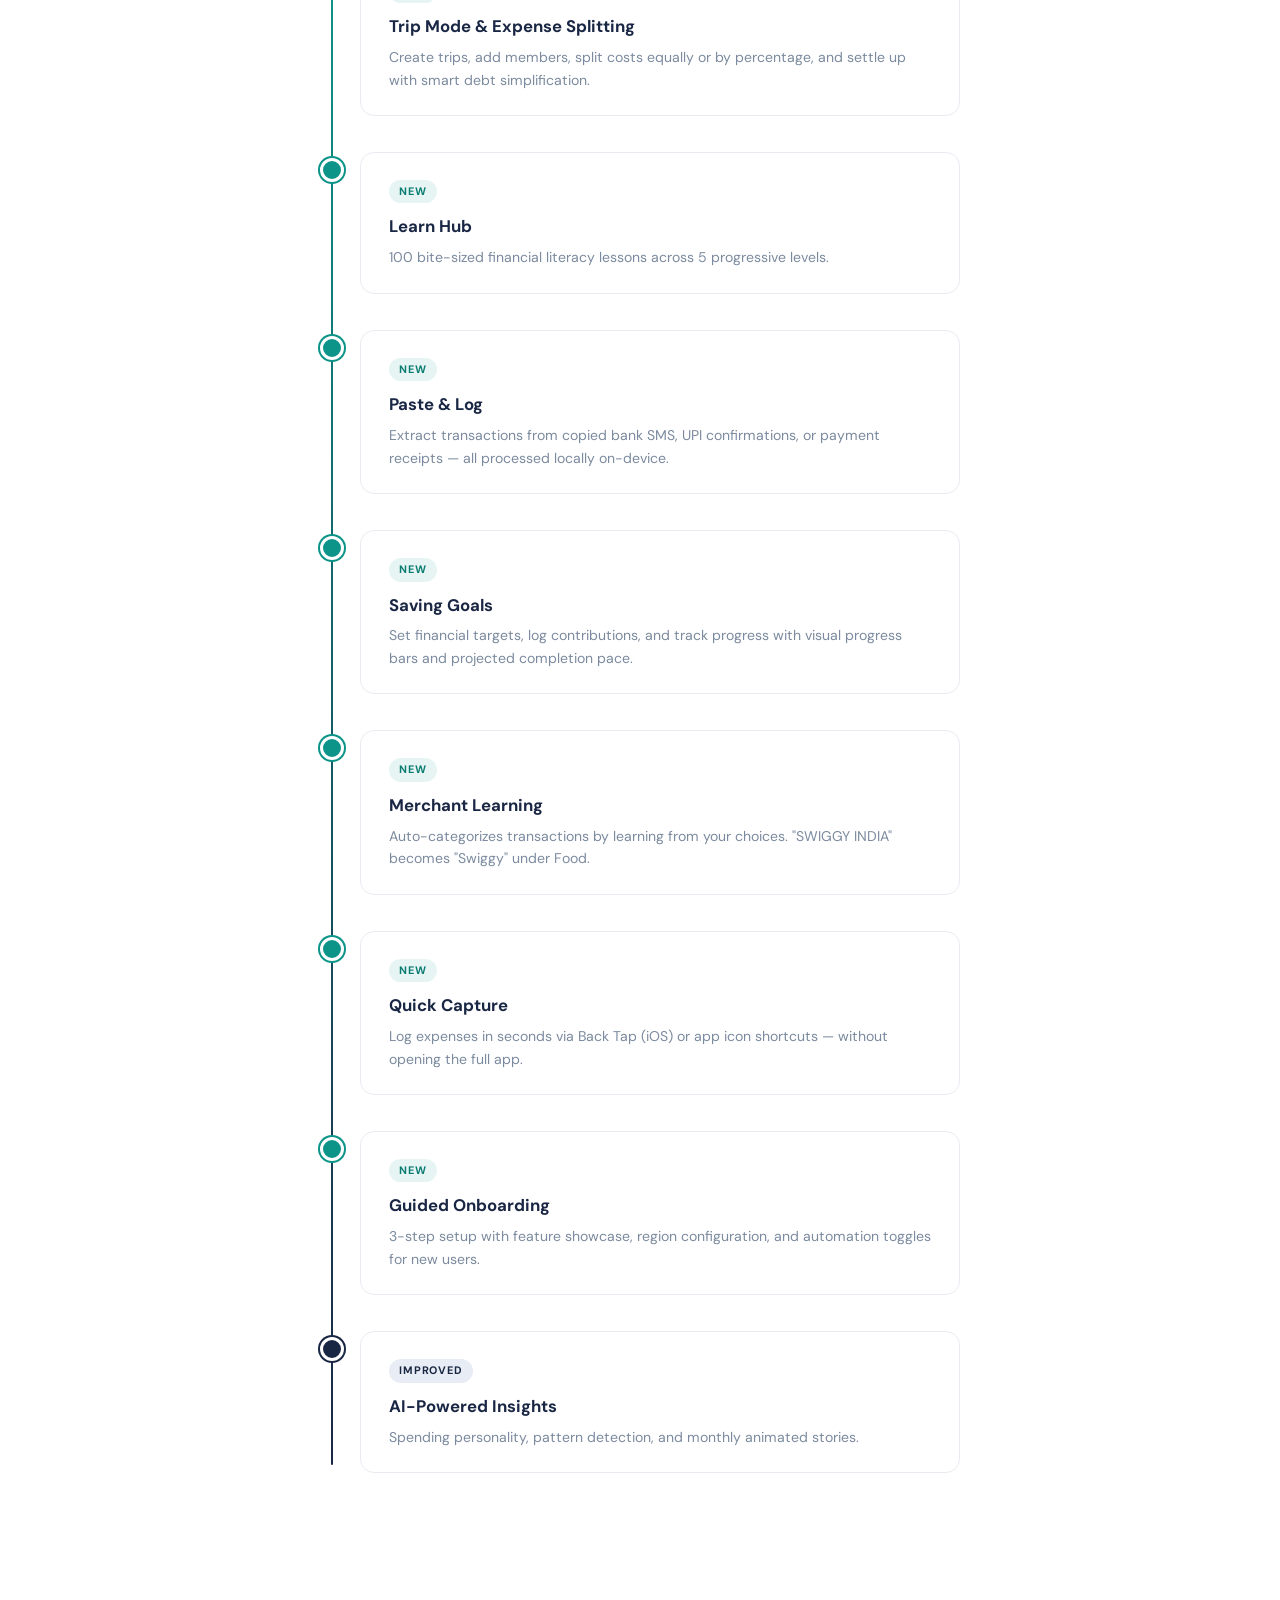
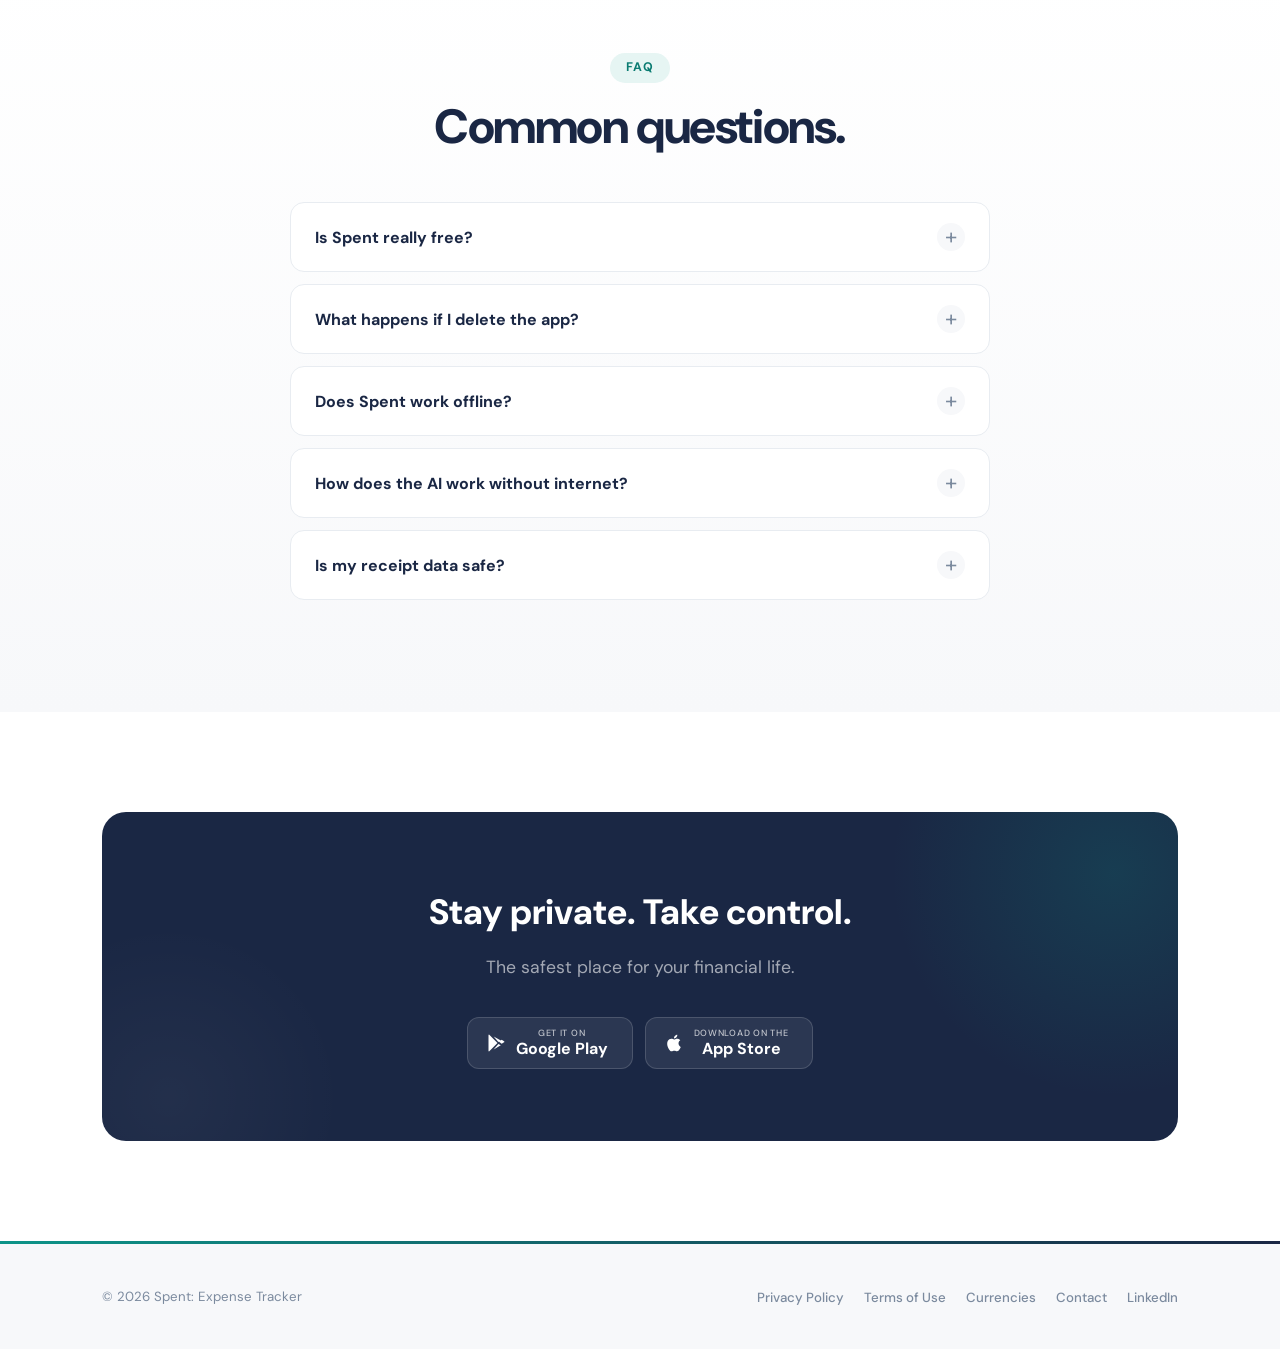
==== commit b5ebefe1: "Remove launch promo banner and 80% off pricing from homepage Co-Authored-By: Claude Opus 4.6 <norepl" ====
--- a/index.html
+++ b/index.html
@@ -20,19 +20,9 @@
   <link href="https://fonts.googleapis.com/css2?family=DM+Sans:wght@400;500;600;700;800;900&display=swap" rel="stylesheet">
   <link rel="stylesheet" href="styles.css">
 </head>
-<body class="has-promo">
+<body>
   <a href="#main" class="skip-to-content">Skip to content</a>
 
-  <!-- Launch Promo Banner -->
-  <div class="promo-banner" id="promoBanner">
-    <div class="promo-banner-inner">
-      <span class="promo-banner-text">
-        <strong>Launch Deal</strong> — Get Spent Pro Lifetime for just <strong>&#8377;99</strong> <span class="promo-original-price">&#8377;499</span> <span class="promo-badge">80% OFF</span>
-      </span>
-      <a href="https://play.google.com/store/apps/details?id=com.bhichher.spentmoneytracker" class="promo-banner-cta" target="_blank" rel="noopener">Claim Now</a>
-      <button class="promo-banner-close" onclick="document.getElementById('promoBanner').style.display='none';document.body.classList.remove('has-promo')" aria-label="Dismiss">&times;</button>
-    </div>
-  </div>
 
   <!-- Nav -->
   <nav class="nav" id="nav">
@@ -522,9 +512,8 @@
   <section class="cta">
     <div class="container">
       <div class="cta-box fade-up">
-        <div class="cta-promo-pill">Limited Time — 80% Off Lifetime Pro</div>
         <h2>Stay private. Take control.</h2>
-        <p>The safest place for your financial life. Get Spent Pro Lifetime for just &#8377;99 <span class="promo-original-price">&#8377;499</span></p>
+        <p>The safest place for your financial life.</p>
         <div class="hero-buttons">
           <a href="https://play.google.com/store/apps/details?id=com.bhichher.spentmoneytracker" class="store-badge store-badge-light" target="_blank" rel="noopener" aria-label="Get it on Google Play">
             <svg width="20" height="20" viewBox="0 0 24 24" fill="currentColor"><path d="M3.609 1.814L13.792 12 3.61 22.186a.996.996 0 01-.61-.92V2.734c0-.382.217-.72.609-.92zM14.852 13.06l2.944 1.696-8.593 4.956 5.649-6.652zM18.843 8.19l2.814 1.622c.55.317.55 1.06 0 1.376l-2.814 1.622-3.236-2.31 3.236-2.31zM9.203 4.102l8.593 4.956-2.944 1.696-5.649-6.652z"/></svg>
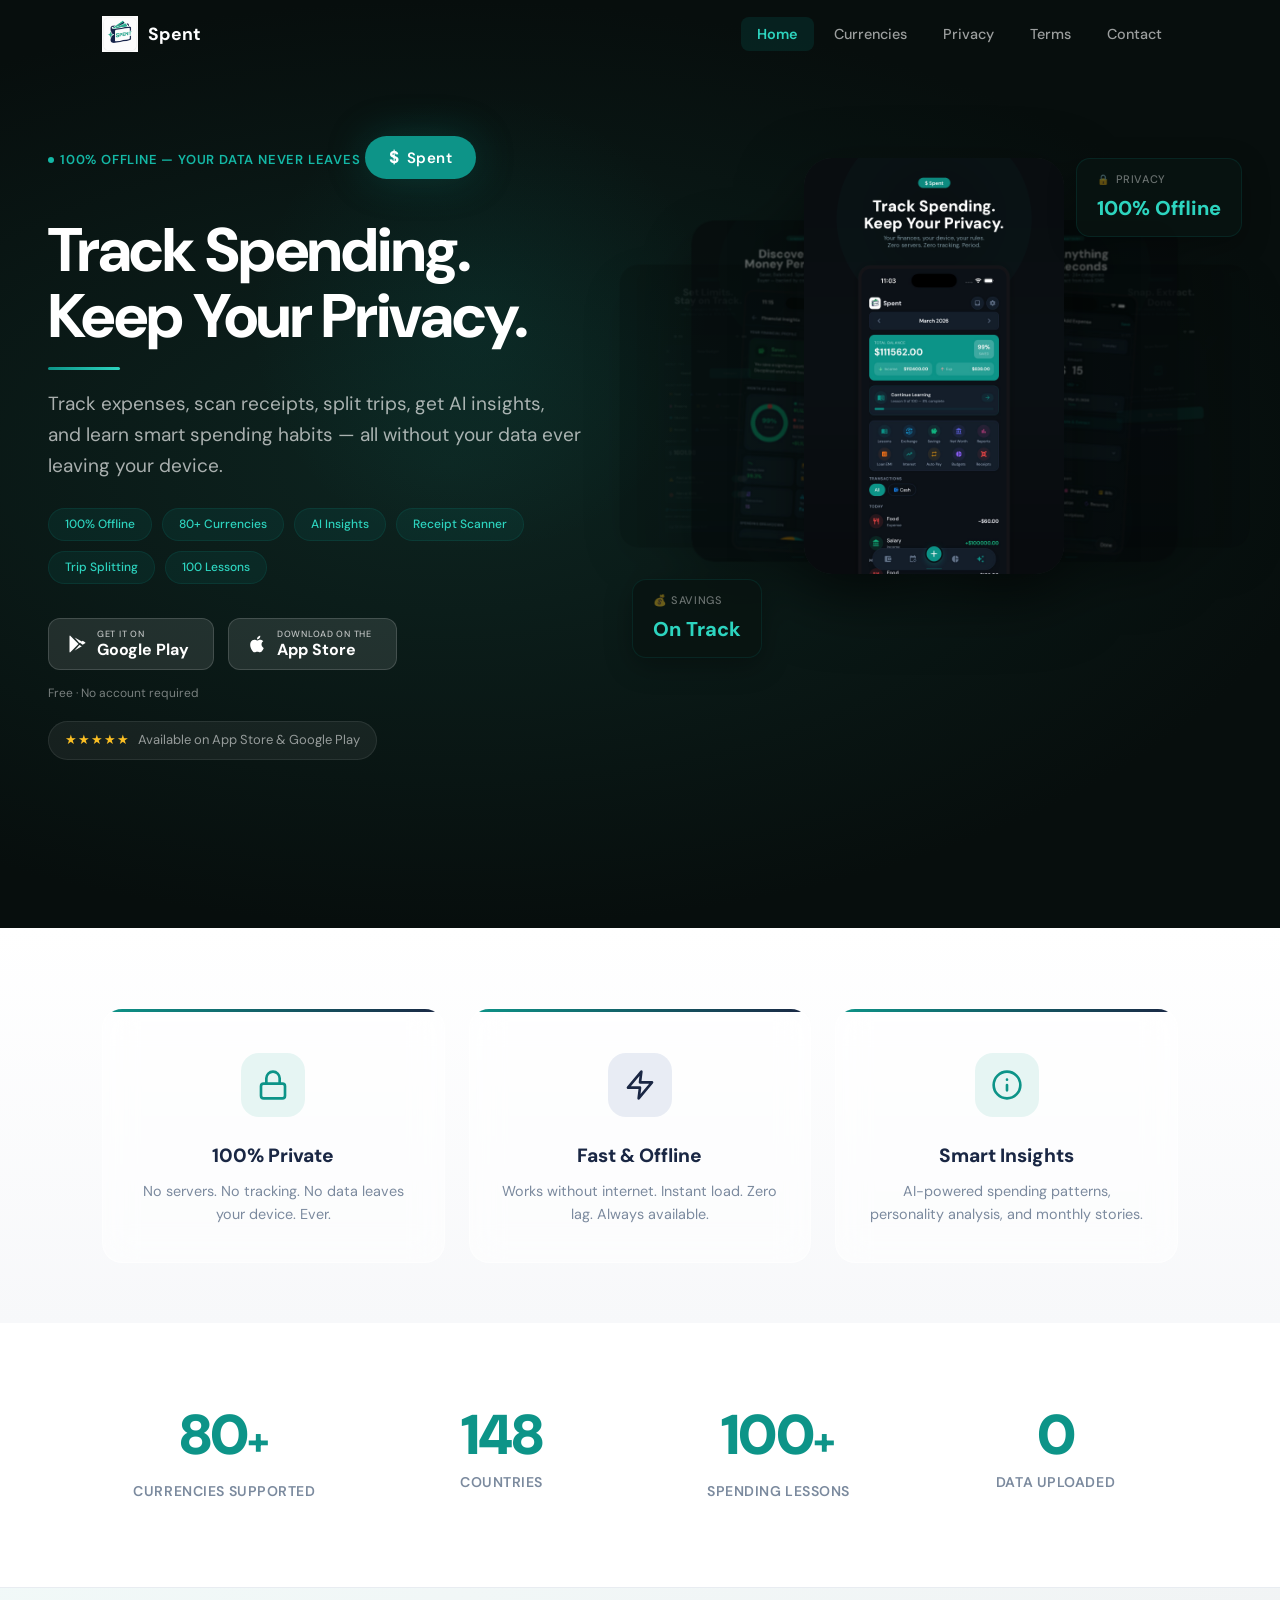
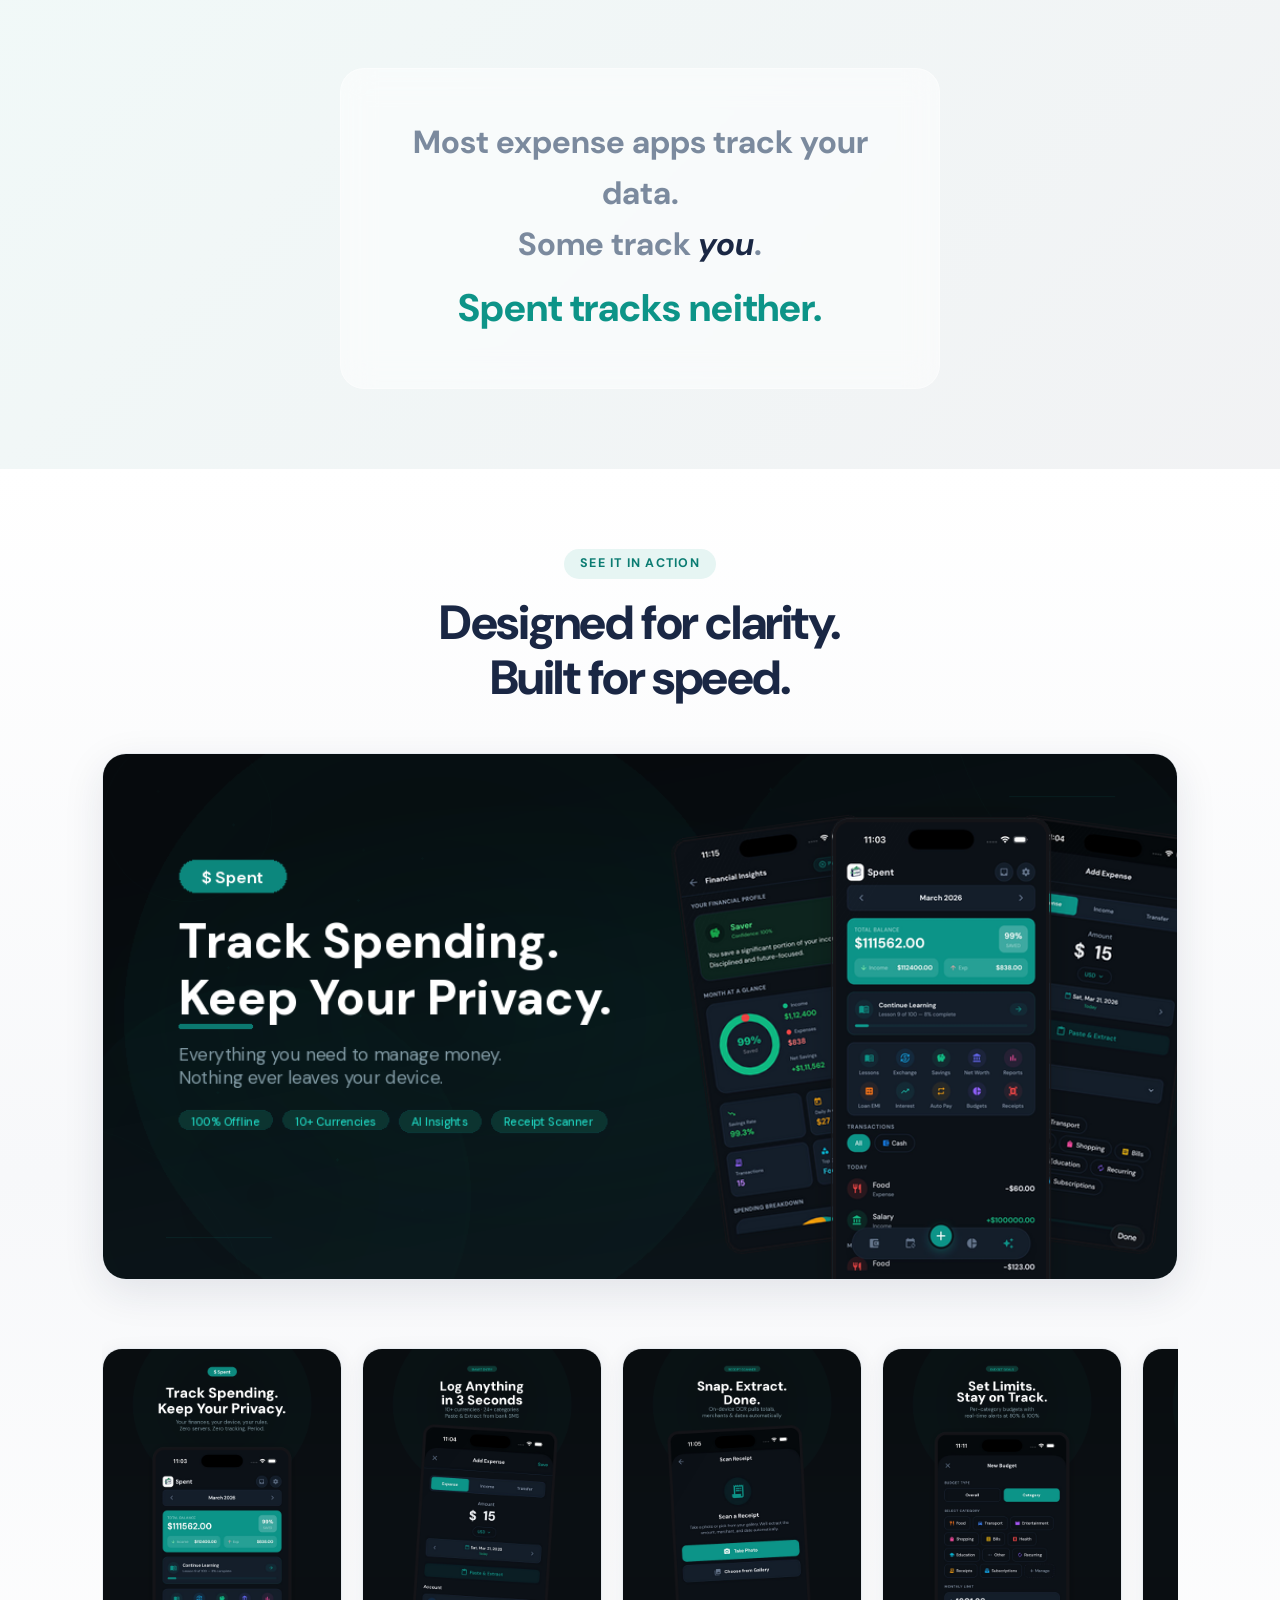
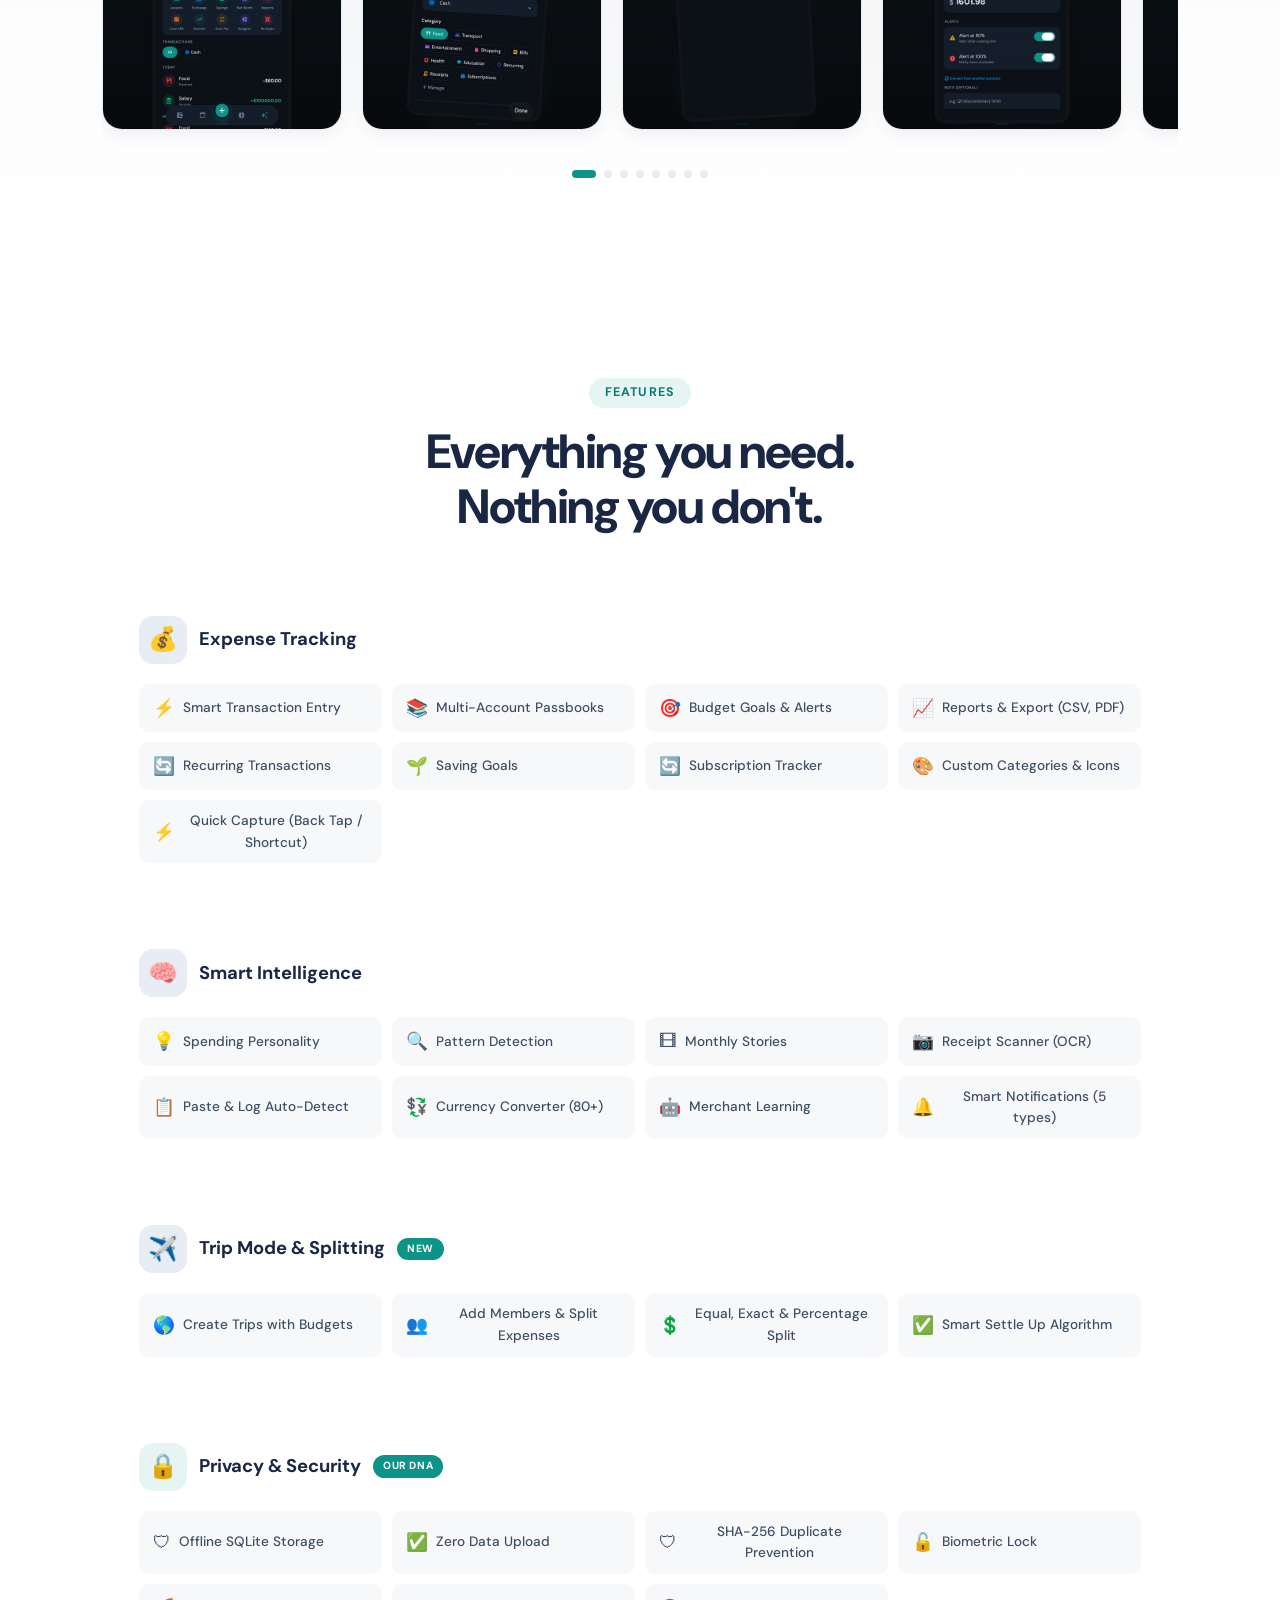
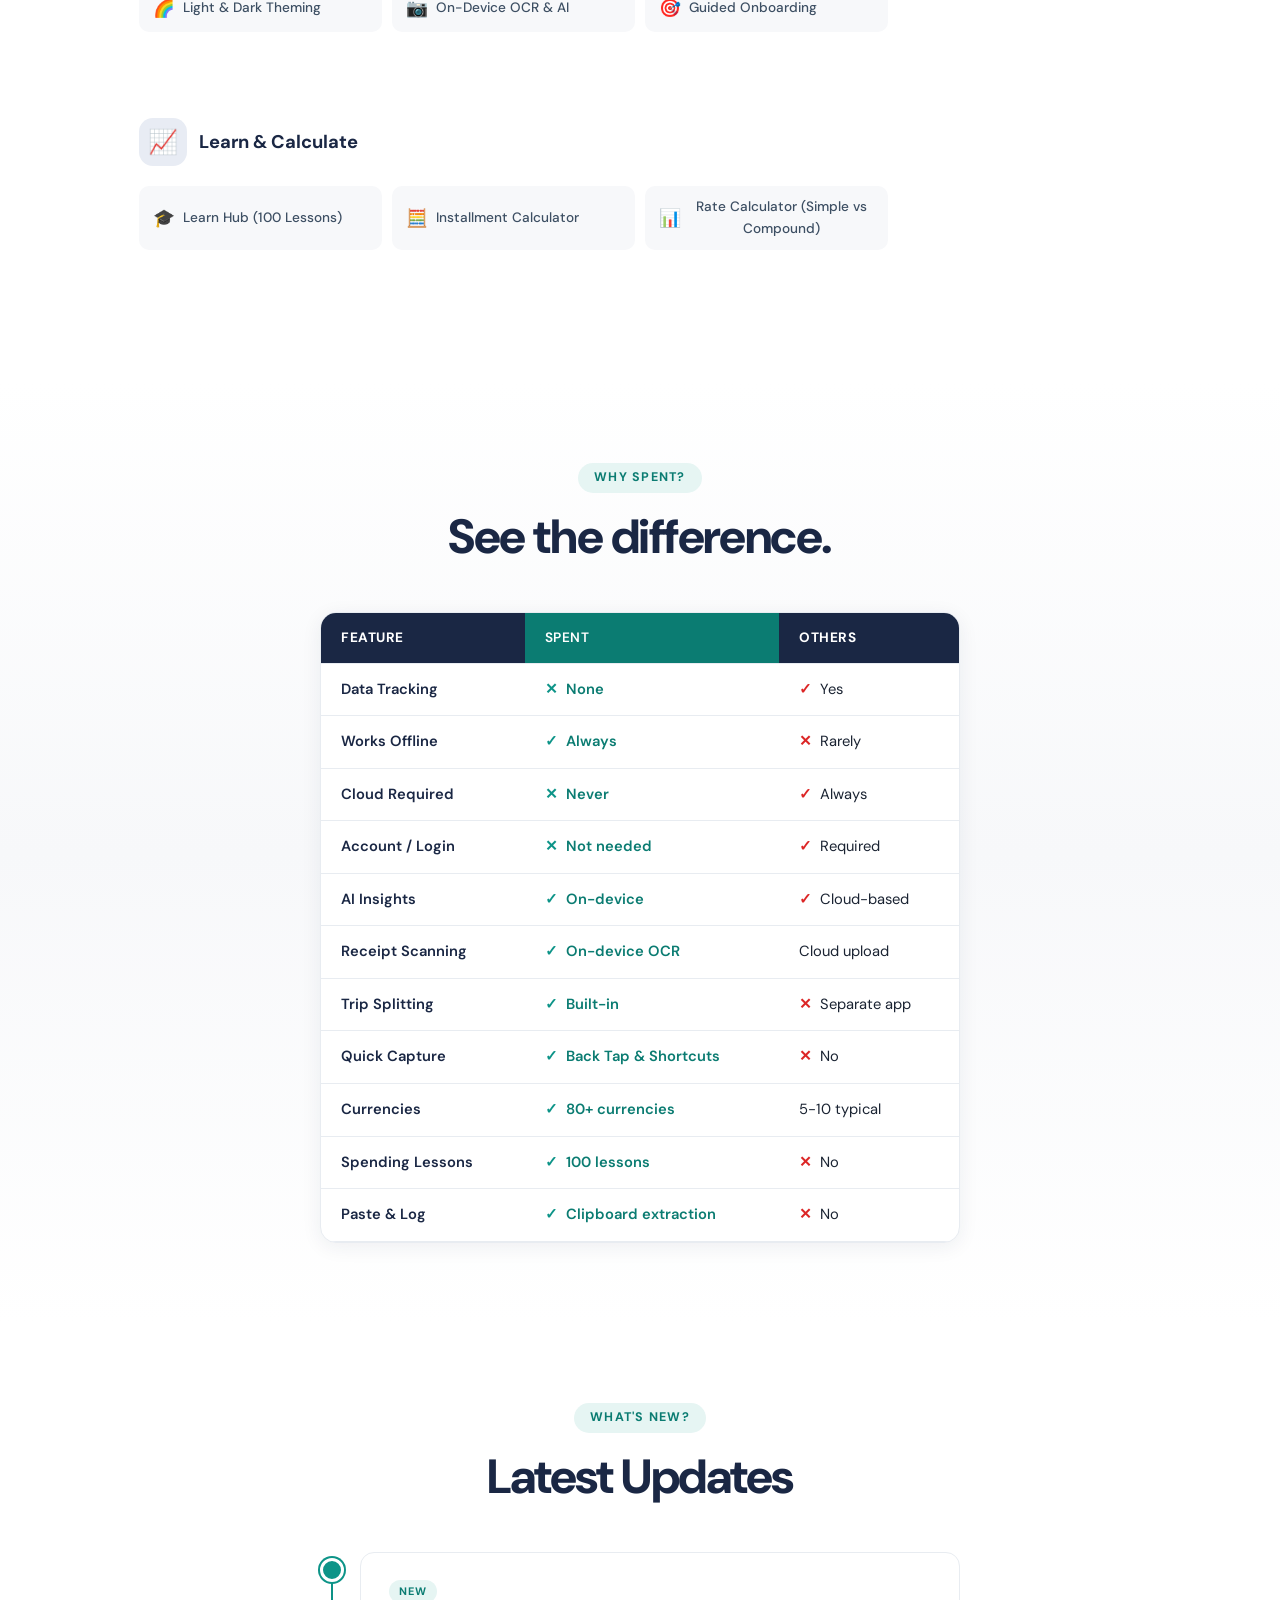
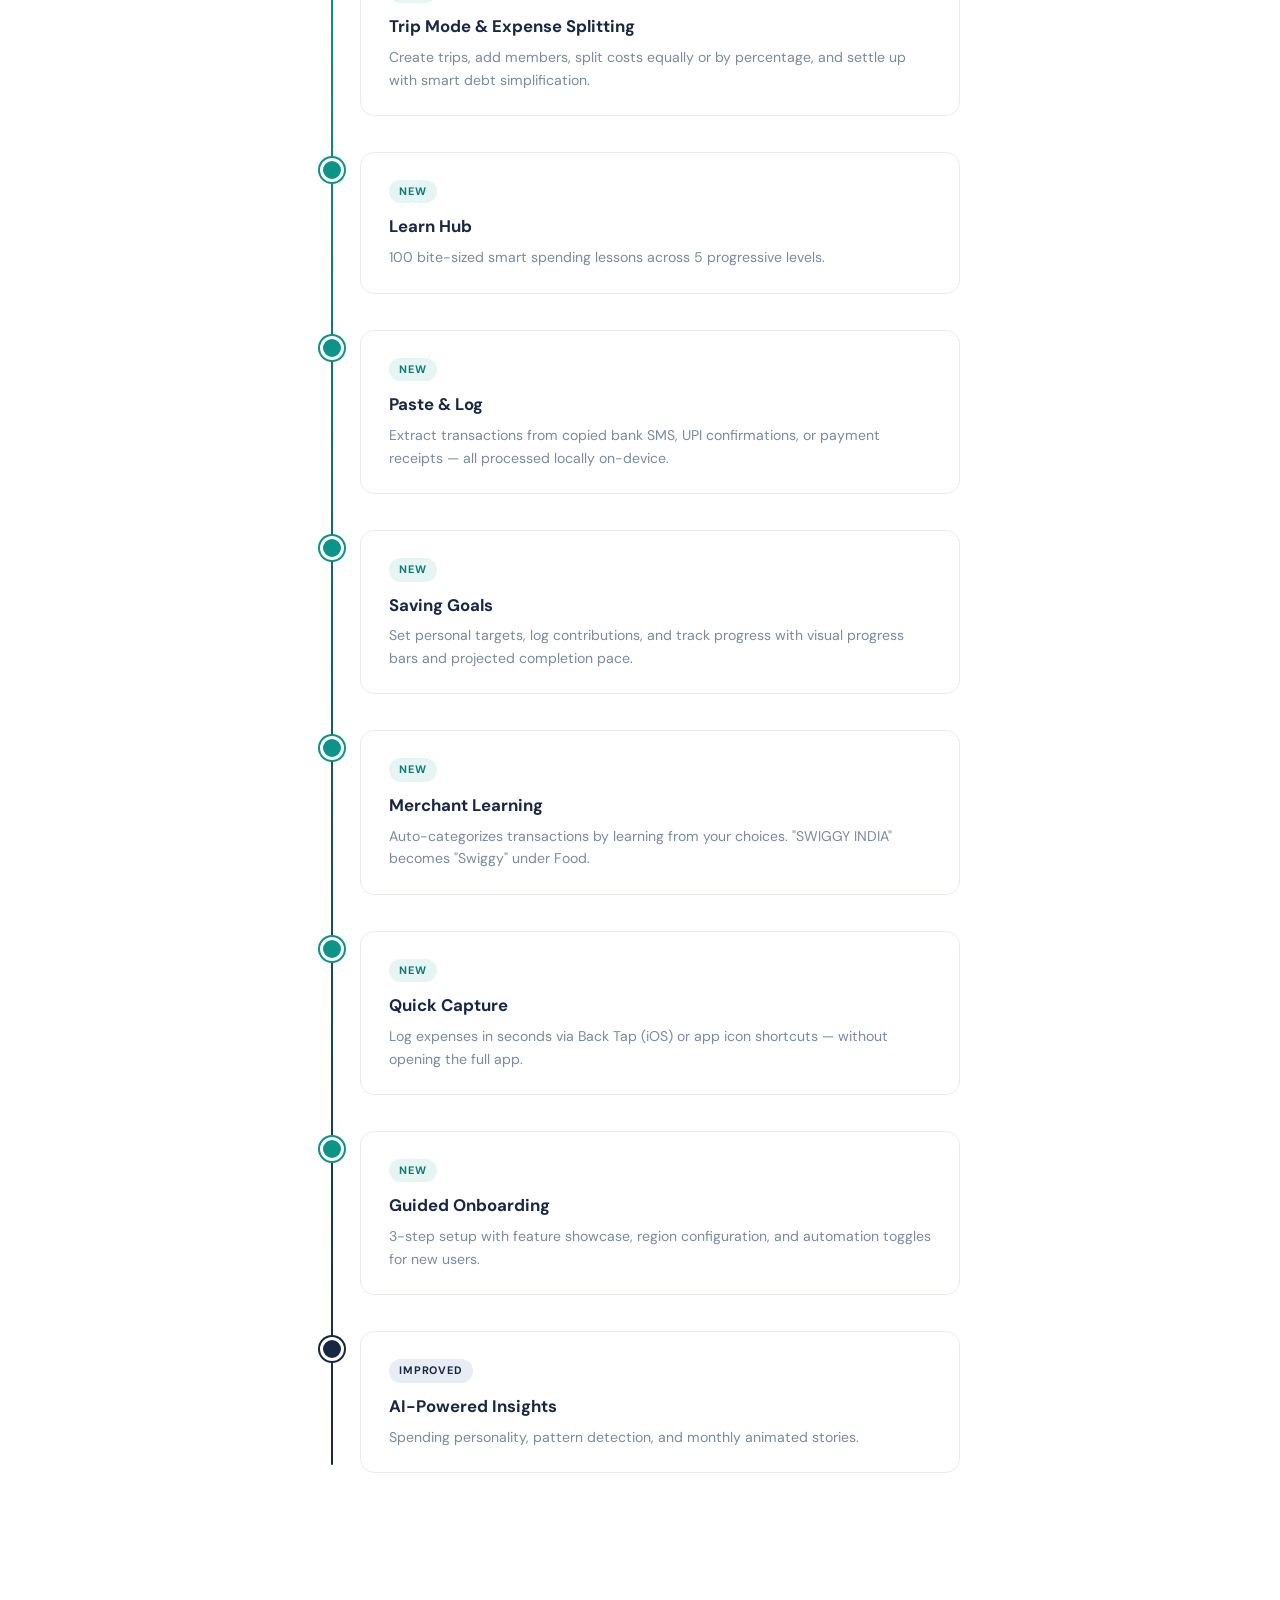
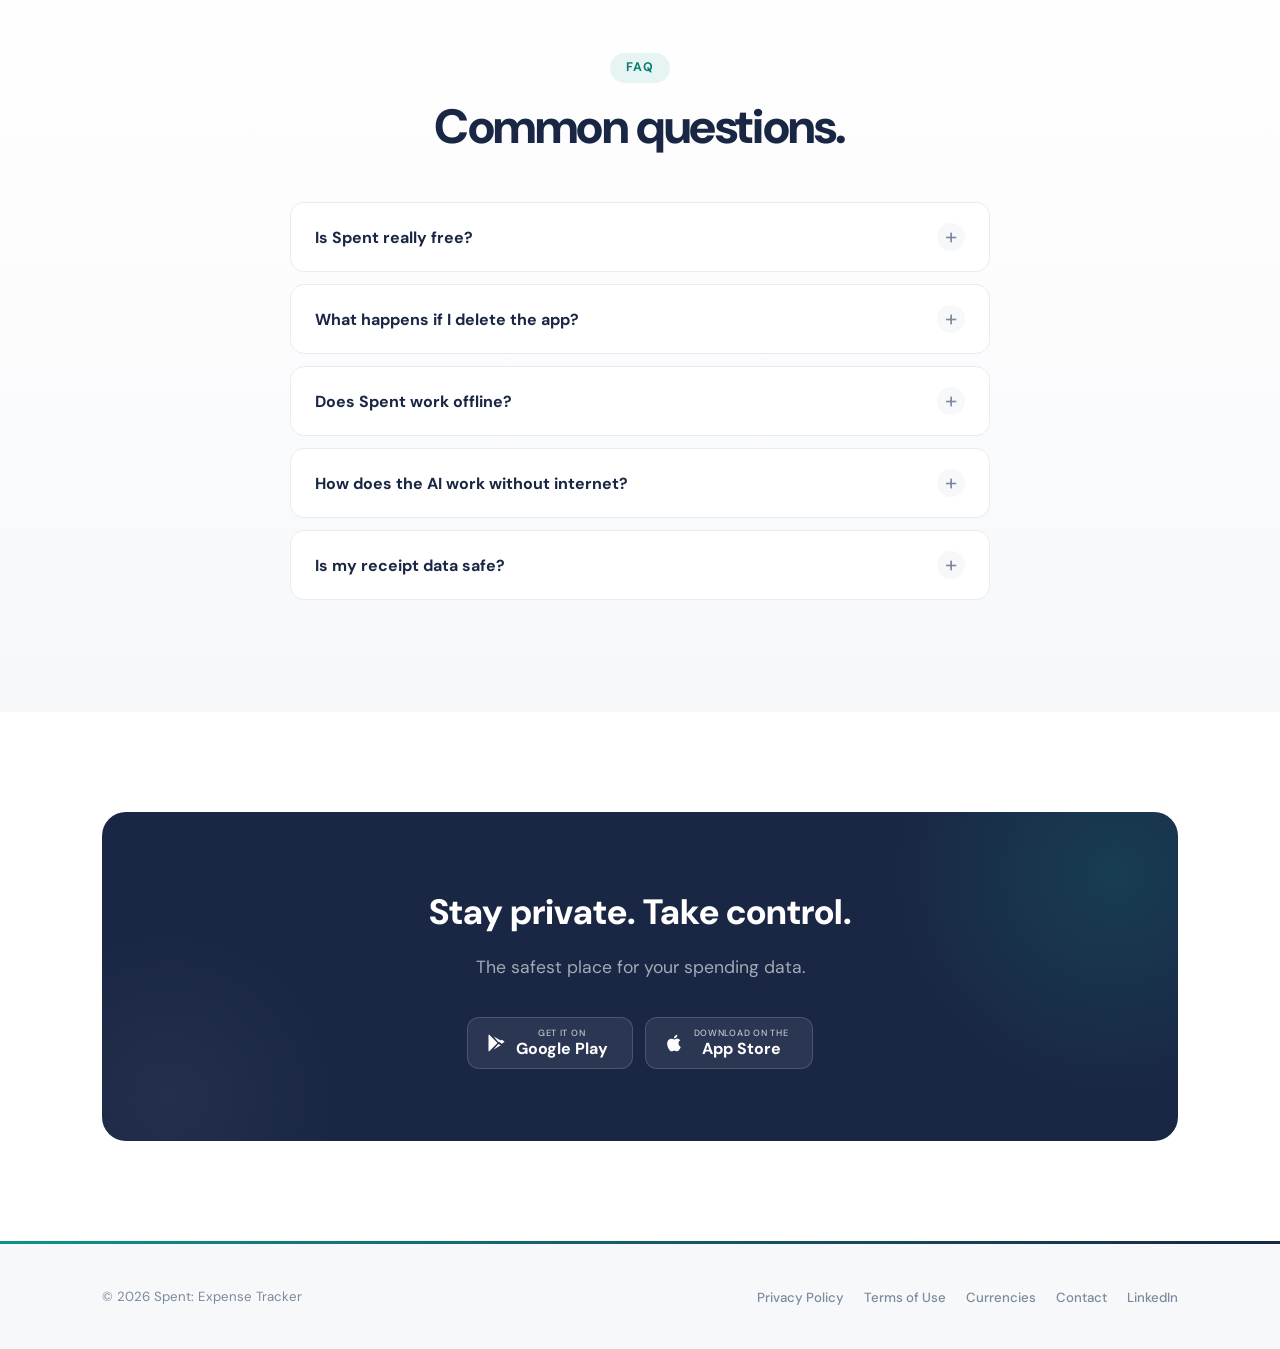
==== commit 883b593b: "Update index.html" ====
--- a/index.html
+++ b/index.html
@@ -3,16 +3,16 @@
 <head>
   <meta charset="UTF-8">
   <meta name="viewport" content="width=device-width, initial-scale=1.0">
-  <title>Spent: Expense Tracker — Your money. Your rules. Zero tracking.</title>
-  <meta name="description" content="Privacy-focused, offline-first personal finance app. Track expenses, scan receipts, split trip costs, get AI insights, learn financial literacy — all without your data ever leaving your device.">
+  <title>Spent — Your personal expenses tracker</title>
+  <meta name="description" content="Privacy-focused, offline-first personal expense tracking app. Track expenses, scan receipts, split trip costs, get AI insights, learn smart spending habits — all without your data ever leaving your device.">
   <meta name="theme-color" content="#0D2420">
-  <meta property="og:title" content="Spent: Expense Tracker — Your money. Your rules. Zero tracking.">
-  <meta property="og:description" content="Privacy-focused, offline-first personal finance app. Track expenses, scan receipts, split trip costs, get AI insights — all without your data ever leaving your device.">
+  <meta property="og:title" content="Spent: Expense Tracker — Your expenses. Your privacy. Zero tracking.">
+  <meta property="og:description" content="Privacy-focused, offline-first personal expense tracking app. Track expenses, scan receipts, split trip costs, get AI insights — all without your data ever leaving your device.">
   <meta property="og:image" content="images/spent_feature_graphic.png">
   <meta property="og:type" content="website">
   <meta name="twitter:card" content="summary_large_image">
-  <meta name="twitter:title" content="Spent: Expense Tracker — Your money. Your rules. Zero tracking.">
-  <meta name="twitter:description" content="Privacy-focused, offline-first personal finance app. No servers. No tracking. No data leaves your device.">
+  <meta name="twitter:title" content="Spent: Expense Tracker — Your expenses. Your privacy. Zero tracking.">
+  <meta name="twitter:description" content="Privacy-focused, offline-first personal expense tracking app. No servers. No tracking. No data leaves your device.">
   <meta name="twitter:image" content="images/spent_feature_graphic.png">
   <link rel="icon" type="image/png" href="logo.png">
   <link rel="preconnect" href="https://fonts.googleapis.com">
@@ -70,7 +70,7 @@
 
         <p class="hero-subtitle">
           Track expenses, scan receipts, split trips, get AI insights,<br>
-          and learn financial literacy — all without your data ever leaving your device.
+          and learn smart spending habits — all without your data ever leaving your device.
         </p>
 
         <div class="hero-tags">
@@ -106,7 +106,7 @@
 
         <div id="phone-stack">
           <div class="phone pos-far-left"><img src="images/spent_tablet_04.png" alt="Budget goals"></div>
-          <div class="phone pos-left"><img src="images/spent_tablet_05.png" alt="Financial insights"></div>
+          <div class="phone pos-left"><img src="images/spent_tablet_05.png" alt="Spending insights"></div>
           <div class="phone pos-center"><img src="images/spent_tablet_01.png" alt="Dashboard"></div>
           <div class="phone pos-right"><img src="images/spent_tablet_02.png" alt="Add expense"></div>
           <div class="phone pos-far-right"><img src="images/spent_tablet_03.png" alt="Receipt scanner"></div>
@@ -170,7 +170,7 @@
         </div>
         <div class="stat-item fade-up">
           <span class="stat-number" data-target="100">0</span><span class="stat-suffix">+</span>
-          <span class="stat-label">Financial Lessons</span>
+          <span class="stat-label">Spending Lessons</span>
         </div>
         <div class="stat-item fade-up">
           <span class="stat-number" data-target="0">0</span>
@@ -184,7 +184,7 @@
   <section class="privacy-hook">
     <div class="container">
       <div class="privacy-hook-inner fade-up">
-        <p class="hook-line">Most finance apps track your money.</p>
+        <p class="hook-line">Most expense apps track your data.</p>
         <p class="hook-line">Some track <em>you</em>.</p>
         <p class="hook-line highlight">Spent tracks neither.</p>
       </div>
@@ -209,10 +209,10 @@
           <div class="screenshot-card fade-up"><img src="images/spent_tablet_02.png" alt="Add expense in 3 seconds with categories and paste-to-extract" loading="lazy"></div>
           <div class="screenshot-card fade-up"><img src="images/spent_tablet_03.png" alt="Receipt scanner with on-device OCR" loading="lazy"></div>
           <div class="screenshot-card fade-up"><img src="images/spent_tablet_04.png" alt="Budget goals with per-category limits and real-time alerts" loading="lazy"></div>
-          <div class="screenshot-card fade-up"><img src="images/spent_tablet_05.png" alt="Financial insights with spending personality and confidence scores" loading="lazy"></div>
+          <div class="screenshot-card fade-up"><img src="images/spent_tablet_05.png" alt="Spending insights with personality analysis and confidence scores" loading="lazy"></div>
           <div class="screenshot-card fade-up"><img src="images/spent_tablet_06.png" alt="Reports with spending trends, CSV, PDF and chart export" loading="lazy"></div>
-          <div class="screenshot-card fade-up"><img src="images/spent_tablet_07.png" alt="Learn Hub with 100 financial literacy lessons across 5 levels" loading="lazy"></div>
-          <div class="screenshot-card fade-up"><img src="images/spent_tablet_08.png" alt="EMI Calculator with amortization schedule and interest breakdown" loading="lazy"></div>
+          <div class="screenshot-card fade-up"><img src="images/spent_tablet_07.png" alt="Learn Hub with 100 smart spending lessons across 5 levels" loading="lazy"></div>
+          <div class="screenshot-card fade-up"><img src="images/spent_tablet_08.png" alt="Installment Calculator with amortization schedule and breakdown" loading="lazy"></div>
         </div>
       </div>
       <div class="scroll-indicator" id="scroll-dots">
@@ -234,11 +234,11 @@
       <div class="section-label">Features</div>
       <h2 class="features-title">Everything you need.<br>Nothing you don't.</h2>
 
-      <!-- Money Management -->
+      <!-- Expense Tracking -->
       <div class="feature-group fade-up">
         <div class="feature-group-header">
           <span class="feature-group-icon">&#128176;</span>
-          <h3>Money Management</h3>
+          <h3>Expense Tracking</h3>
         </div>
         <div class="feature-group-grid">
           <div class="feature-mini"><span>&#9889;</span> Smart Transaction Entry</div>
@@ -304,16 +304,16 @@
         </div>
       </div>
 
-      <!-- Financial Growth -->
+      <!-- Learn & Calculate -->
       <div class="feature-group fade-up">
         <div class="feature-group-header">
           <span class="feature-group-icon">&#128200;</span>
-          <h3>Financial Growth</h3>
+          <h3>Learn &amp; Calculate</h3>
         </div>
         <div class="feature-group-grid">
           <div class="feature-mini"><span>&#127891;</span> Learn Hub (100 Lessons)</div>
-          <div class="feature-mini"><span>&#129518;</span> EMI Calculator</div>
-          <div class="feature-mini"><span>&#128202;</span> Interest Calculator (Simple vs Compound)</div>
+          <div class="feature-mini"><span>&#129518;</span> Installment Calculator</div>
+          <div class="feature-mini"><span>&#128202;</span> Rate Calculator (Simple vs Compound)</div>
         </div>
       </div>
     </div>
@@ -380,7 +380,7 @@
               <td>5-10 typical</td>
             </tr>
             <tr>
-              <td>Financial Lessons</td>
+              <td>Spending Lessons</td>
               <td class="spent-col"><span class="check">&#10003;</span> 100 lessons</td>
               <td><span class="cross">&#10005;</span> No</td>
             </tr>
@@ -416,7 +416,7 @@
           <div class="timeline-content">
             <span class="timeline-tag new">New</span>
             <h3>Learn Hub</h3>
-            <p>100 bite-sized financial literacy lessons across 5 progressive levels.</p>
+            <p>100 bite-sized smart spending lessons across 5 progressive levels.</p>
           </div>
         </div>
 
@@ -434,7 +434,7 @@
           <div class="timeline-content">
             <span class="timeline-tag new">New</span>
             <h3>Saving Goals</h3>
-            <p>Set financial targets, log contributions, and track progress with visual progress bars and projected completion pace.</p>
+            <p>Set personal targets, log contributions, and track progress with visual progress bars and projected completion pace.</p>
           </div>
         </div>
 
@@ -513,7 +513,7 @@
     <div class="container">
       <div class="cta-box fade-up">
         <h2>Stay private. Take control.</h2>
-        <p>The safest place for your financial life.</p>
+        <p>The safest place for your spending data.</p>
         <div class="hero-buttons">
           <a href="https://play.google.com/store/apps/details?id=com.bhichher.spentmoneytracker" class="store-badge store-badge-light" target="_blank" rel="noopener" aria-label="Get it on Google Play">
             <svg width="20" height="20" viewBox="0 0 24 24" fill="currentColor"><path d="M3.609 1.814L13.792 12 3.61 22.186a.996.996 0 01-.61-.92V2.734c0-.382.217-.72.609-.92zM14.852 13.06l2.944 1.696-8.593 4.956 5.649-6.652zM18.843 8.19l2.814 1.622c.55.317.55 1.06 0 1.376l-2.814 1.622-3.236-2.31 3.236-2.31zM9.203 4.102l8.593 4.956-2.944 1.696-5.649-6.652z"/></svg>
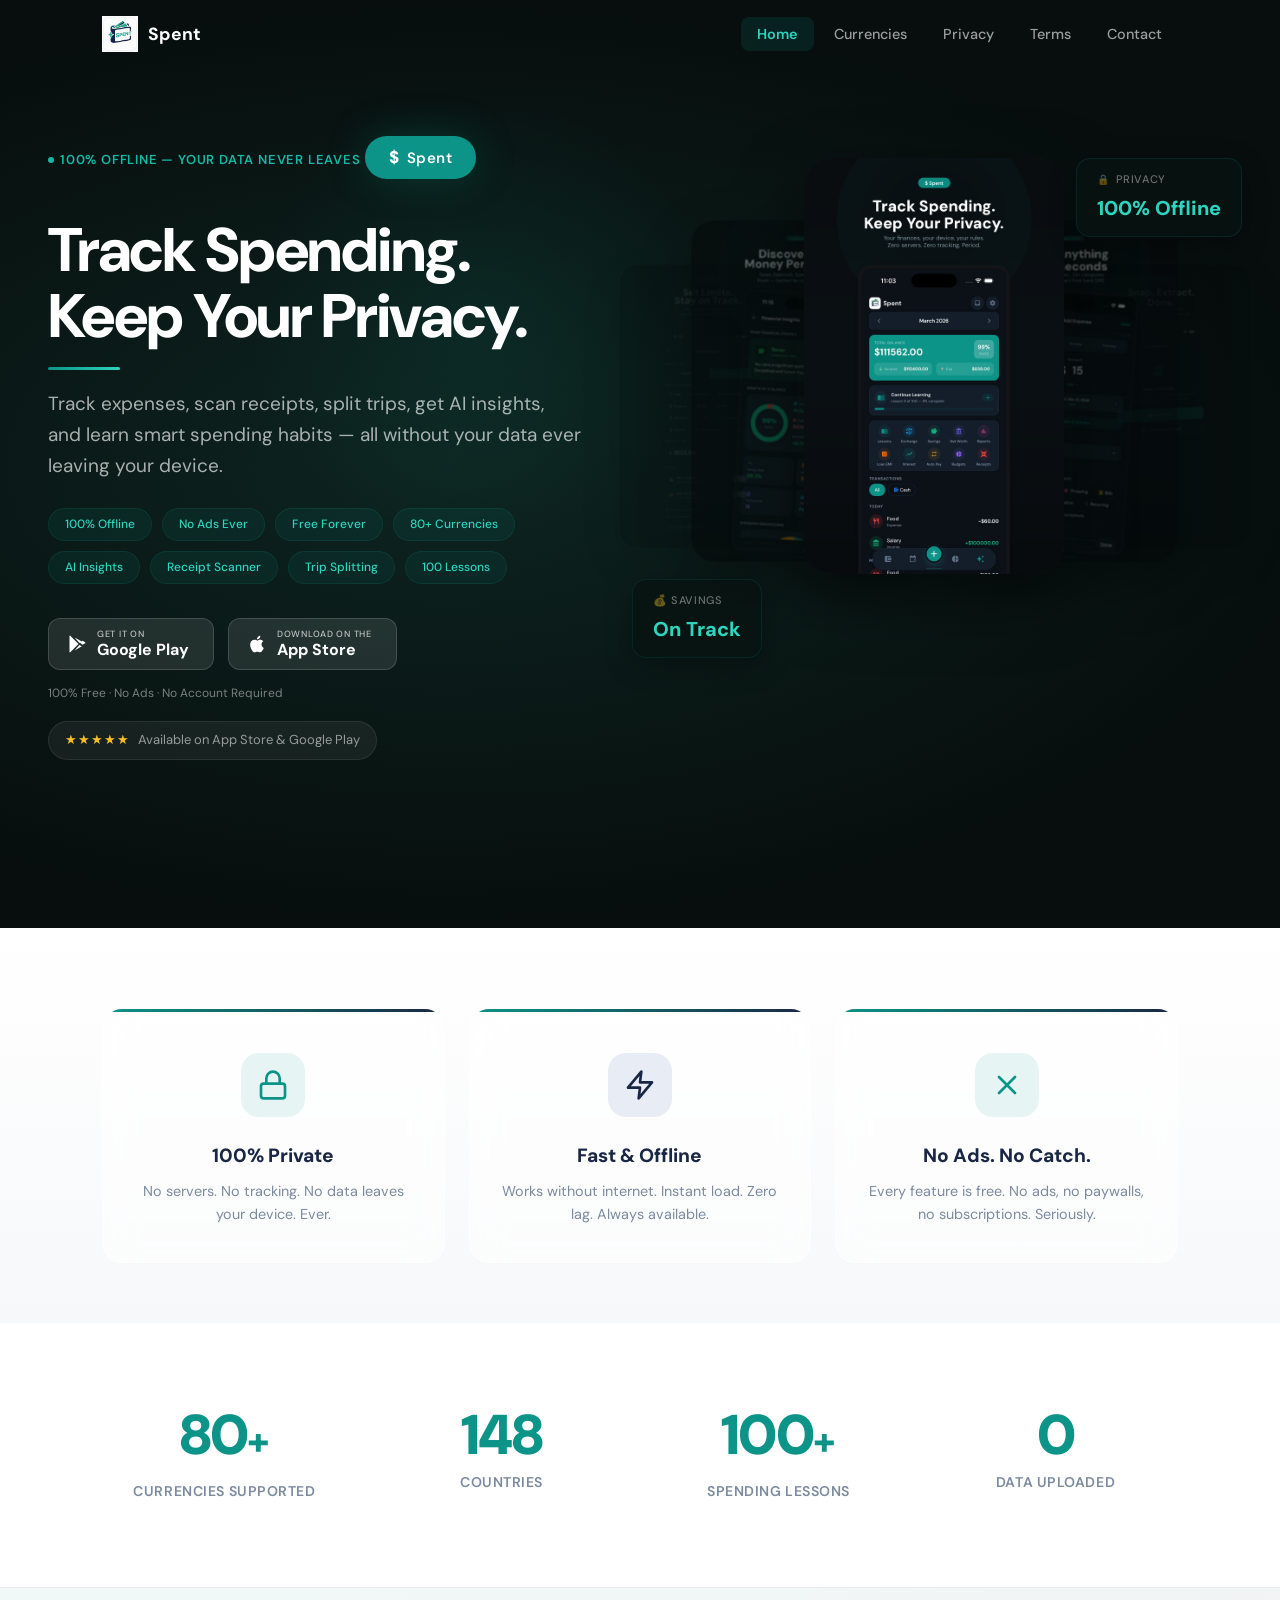
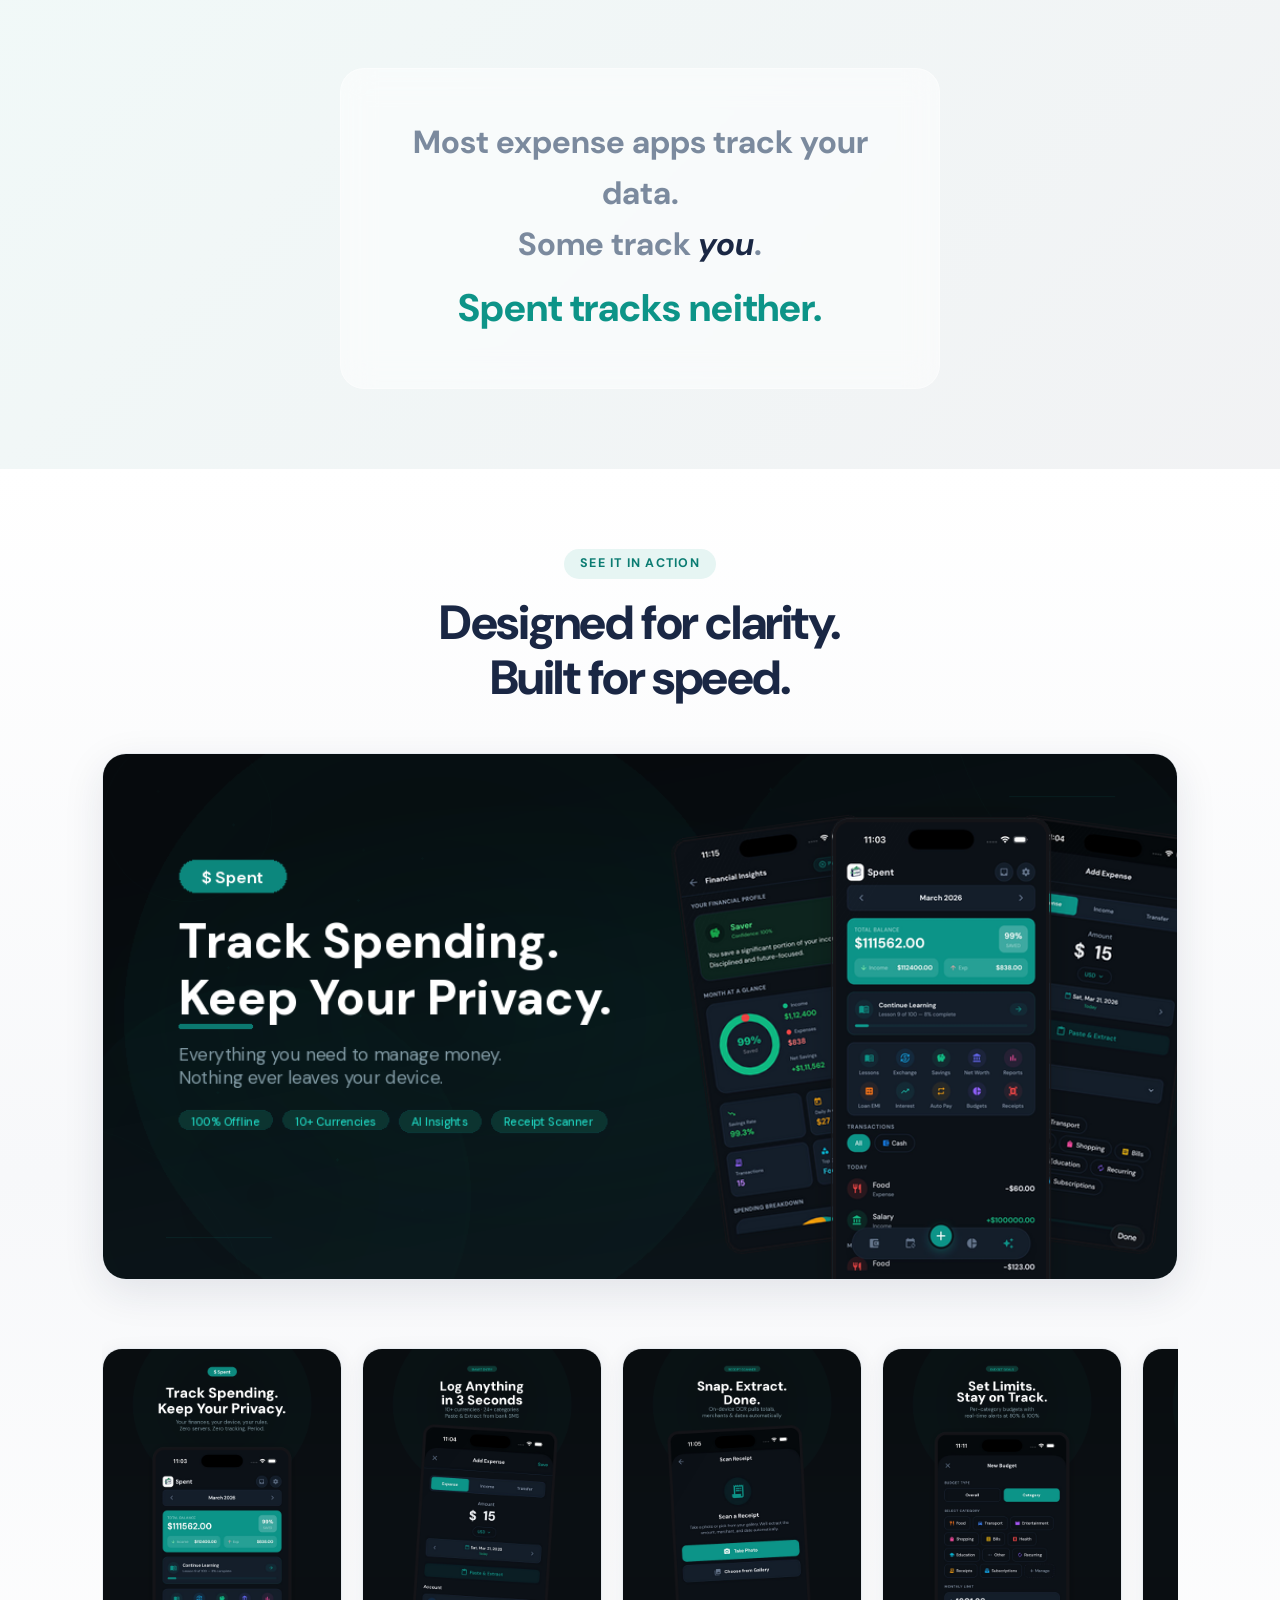
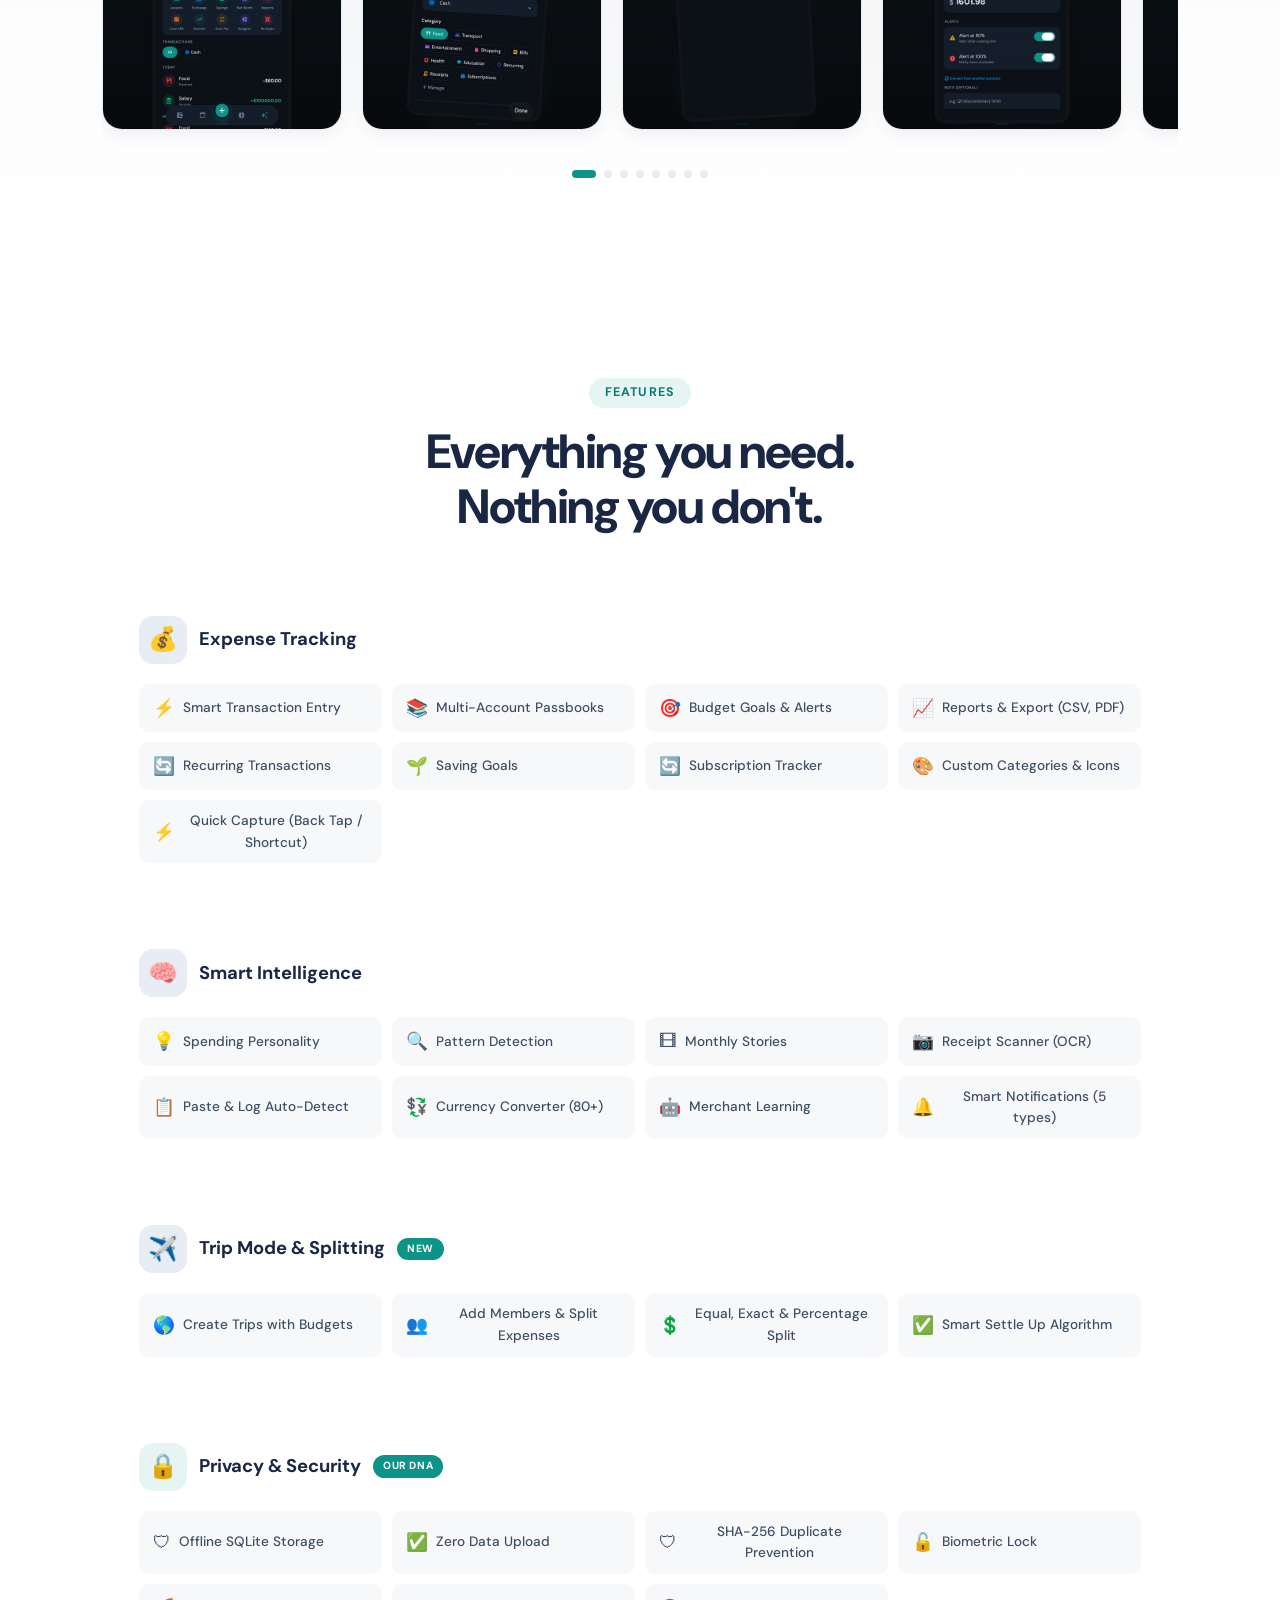
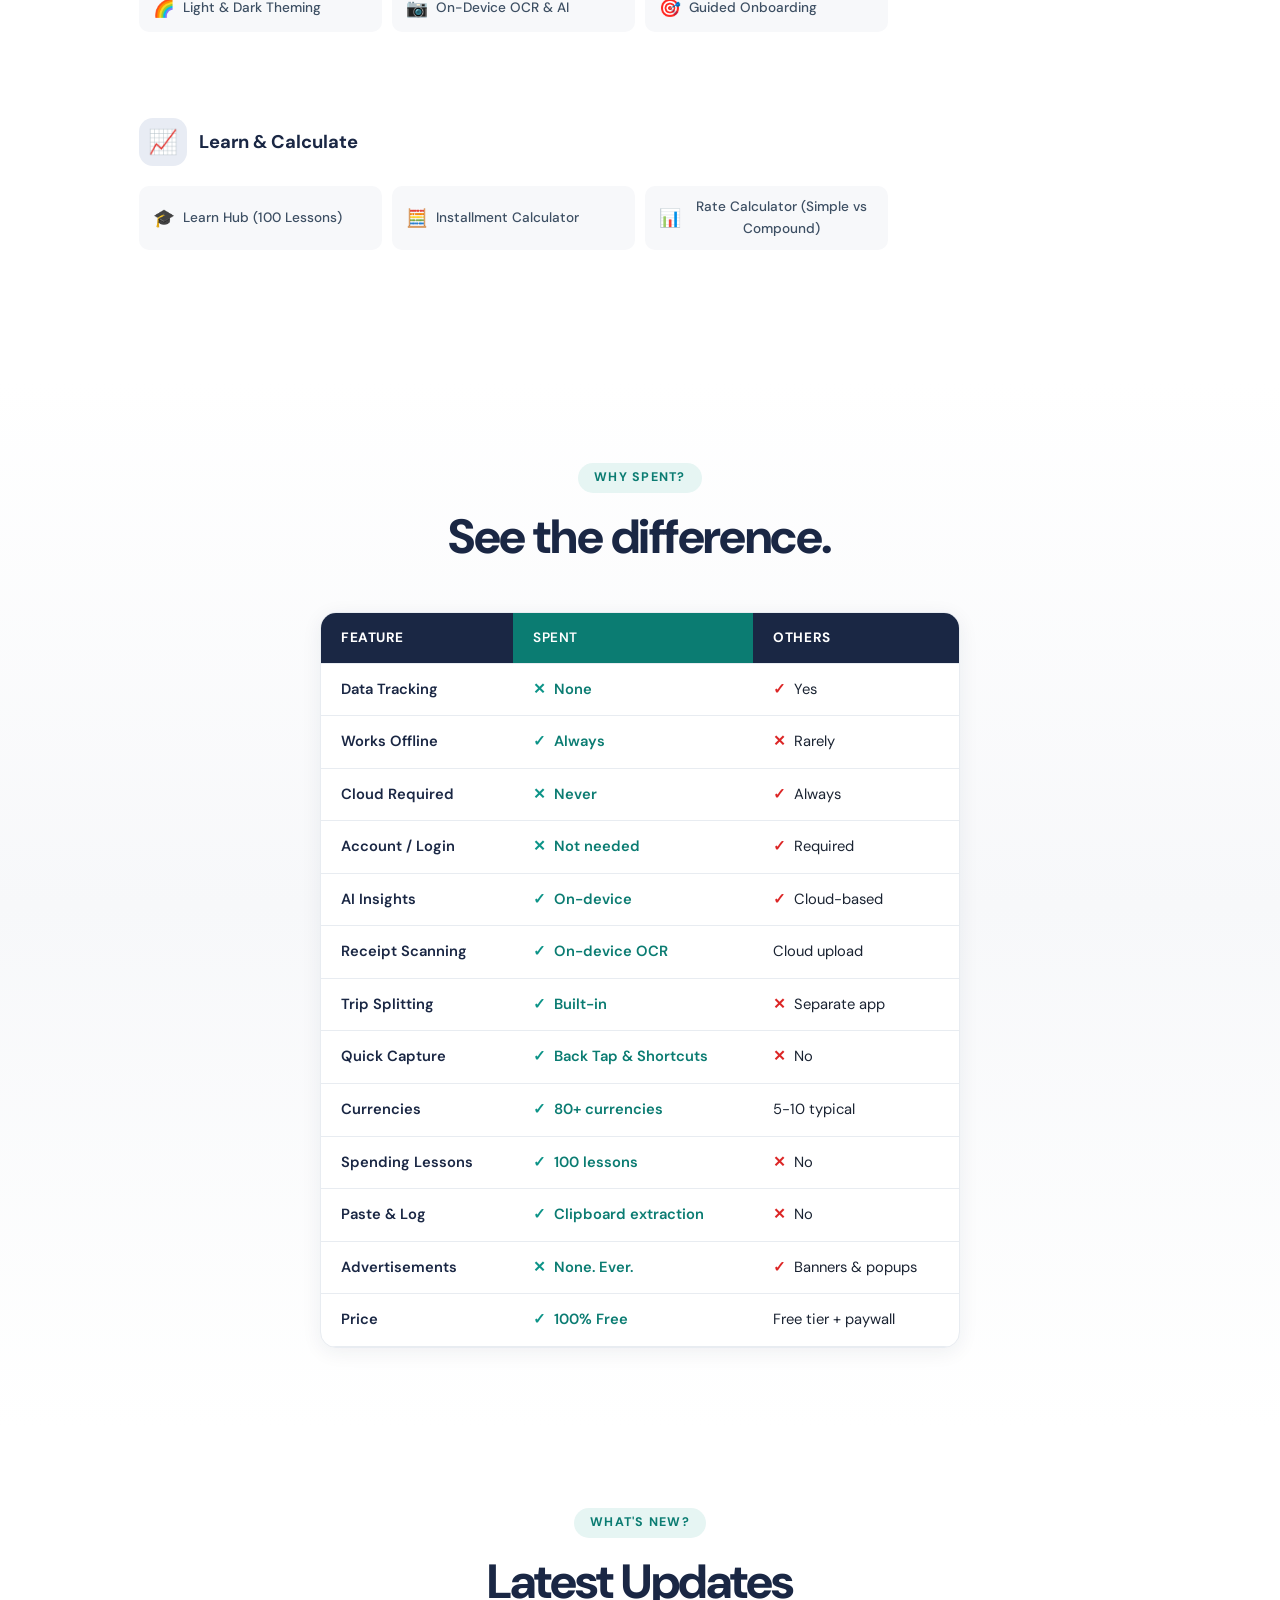
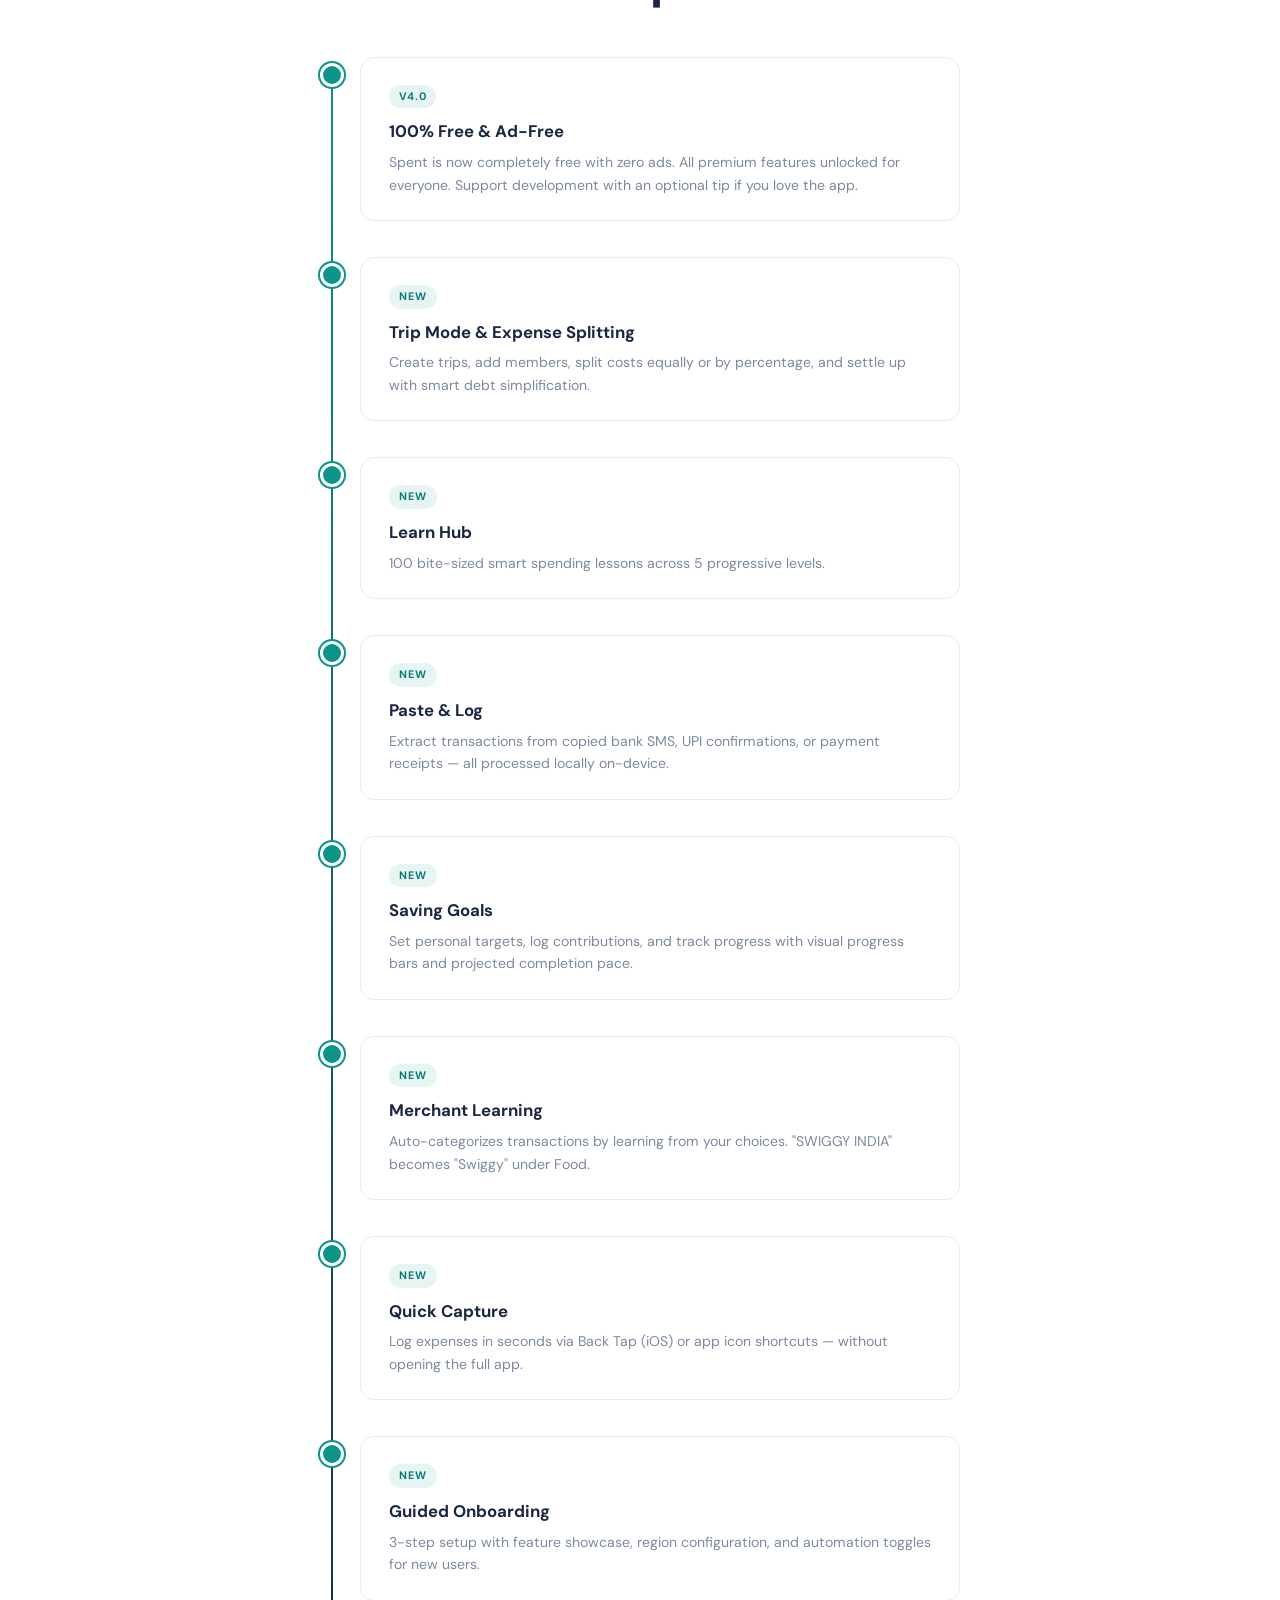
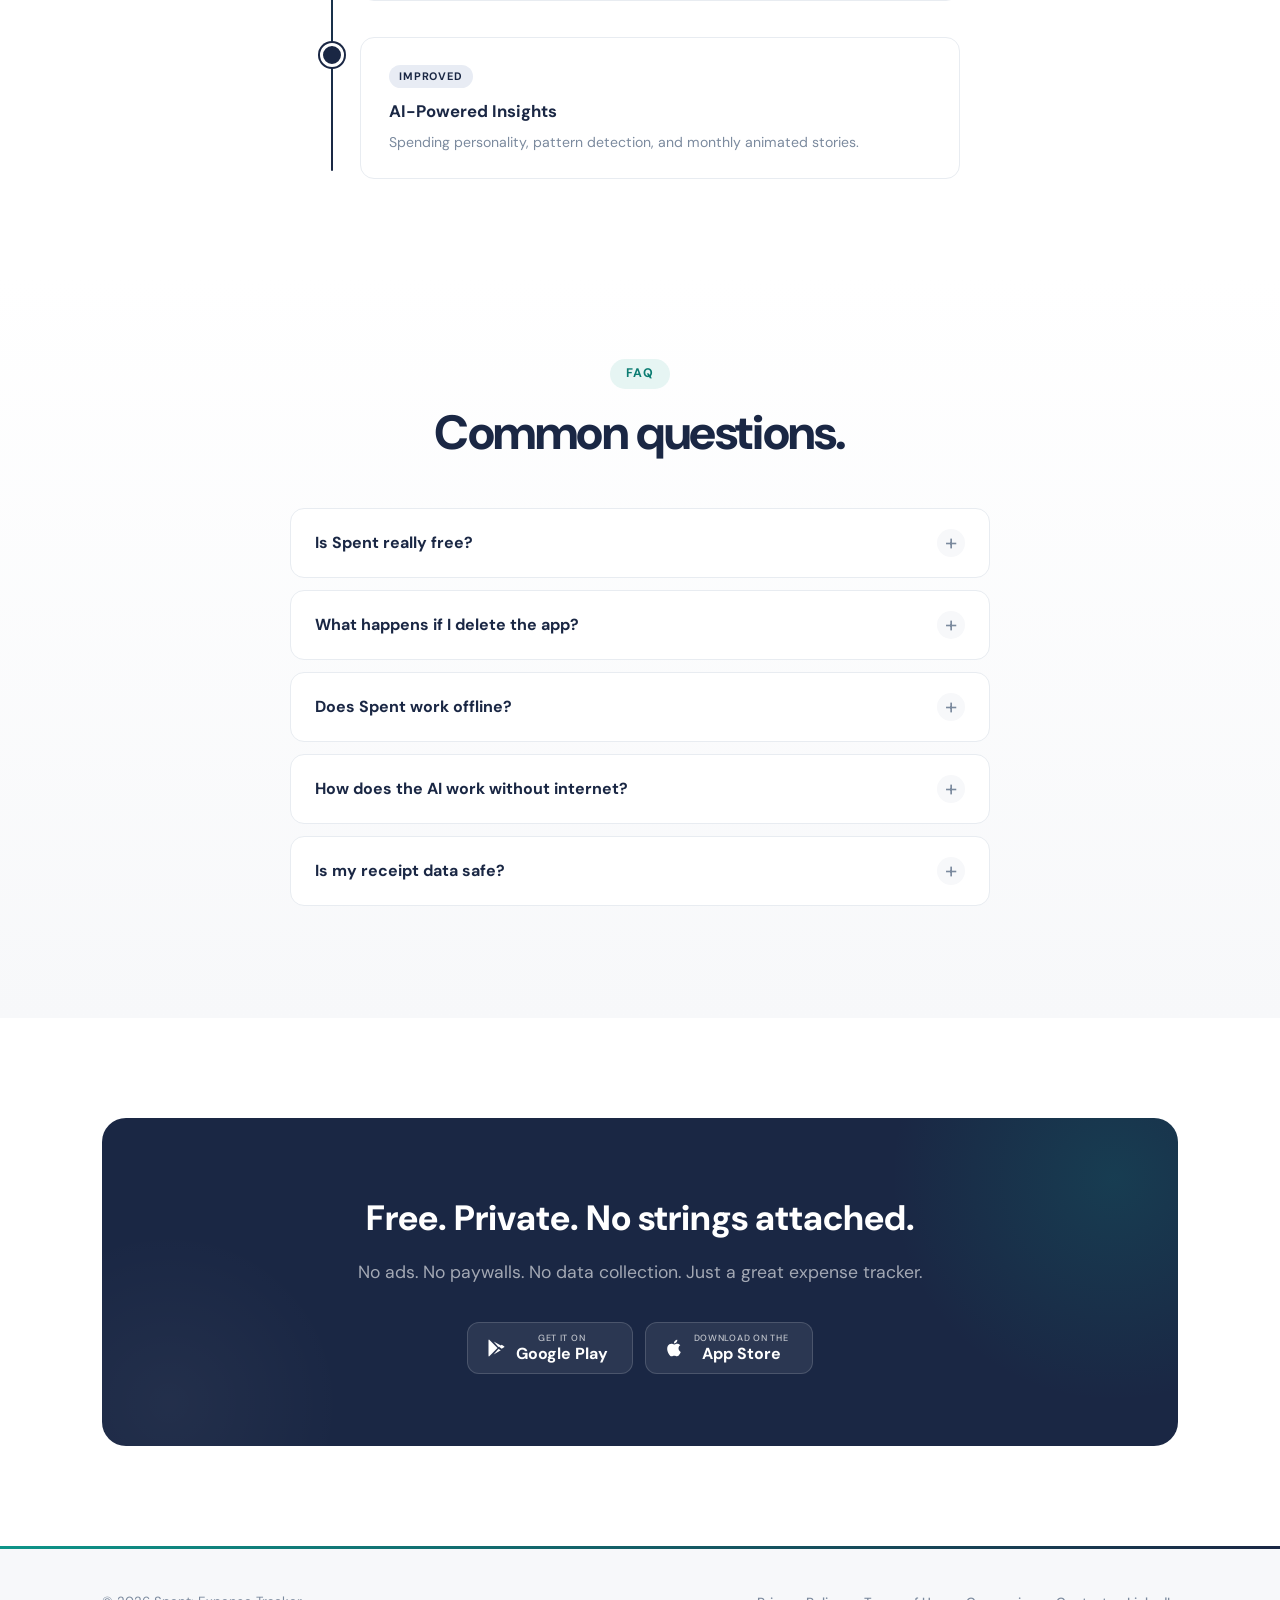
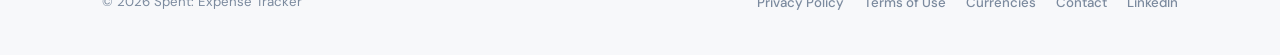
==== commit 3f9c31a0: "Update website for ad-free v4.0 launch Co-Authored-By: Claude Opus 4.6 <noreply@anthropic.com>" ====
--- a/index.html
+++ b/index.html
@@ -75,6 +75,8 @@
 
         <div class="hero-tags">
           <span class="hero-tag">100% Offline</span>
+          <span class="hero-tag">No Ads Ever</span>
+          <span class="hero-tag">Free Forever</span>
           <a href="currencies.html" class="hero-tag">80+ Currencies</a>
           <span class="hero-tag">AI Insights</span>
           <span class="hero-tag">Receipt Scanner</span>
@@ -93,7 +95,7 @@
           </a>
         </div>
 
-        <p class="hero-cta-sub">Free · No account required</p>
+        <p class="hero-cta-sub">100% Free · No Ads · No Account Required</p>
 
         <div class="social-proof">
           <span class="stars">&#9733;&#9733;&#9733;&#9733;&#9733;</span>
@@ -145,10 +147,10 @@
         </div>
         <div class="benefit-card fade-up">
           <div class="benefit-icon">
-            <svg width="32" height="32" viewBox="0 0 24 24" fill="none" stroke="currentColor" stroke-width="2" stroke-linecap="round" stroke-linejoin="round"><circle cx="12" cy="12" r="10"/><path d="M12 16v-4M12 8h.01"/></svg>
-          </div>
-          <h3>Smart Insights</h3>
-          <p>AI-powered spending patterns, personality analysis, and monthly stories.</p>
+            <svg width="32" height="32" viewBox="0 0 24 24" fill="none" stroke="currentColor" stroke-width="2" stroke-linecap="round" stroke-linejoin="round"><line x1="18" y1="6" x2="6" y2="18"/><line x1="6" y1="6" x2="18" y2="18"/></svg>
+          </div>
+          <h3>No Ads. No Catch.</h3>
+          <p>Every feature is free. No ads, no paywalls, no subscriptions. Seriously.</p>
         </div>
       </div>
     </div>
@@ -389,6 +391,16 @@
               <td class="spent-col"><span class="check">&#10003;</span> Clipboard extraction</td>
               <td><span class="cross">&#10005;</span> No</td>
             </tr>
+            <tr>
+              <td>Advertisements</td>
+              <td class="spent-col"><span class="check">&#10005;</span> None. Ever.</td>
+              <td><span class="cross">&#10003;</span> Banners &amp; popups</td>
+            </tr>
+            <tr>
+              <td>Price</td>
+              <td class="spent-col"><span class="check">&#10003;</span> 100% Free</td>
+              <td>Free tier + paywall</td>
+            </tr>
           </tbody>
         </table>
       </div>
@@ -401,6 +413,15 @@
       <div class="section-label">What's New?</div>
       <h2 class="features-title">Latest Updates</h2>
       <div class="timeline">
+
+        <div class="timeline-item fade-up">
+          <div class="timeline-dot green"></div>
+          <div class="timeline-content">
+            <span class="timeline-tag new">v4.0</span>
+            <h3>100% Free &amp; Ad-Free</h3>
+            <p>Spent is now completely free with zero ads. All premium features unlocked for everyone. Support development with an optional tip if you love the app.</p>
+          </div>
+        </div>
 
         <div class="timeline-item fade-up">
           <div class="timeline-dot green"></div>
@@ -486,7 +507,7 @@
       <div class="faq-list">
         <details class="faq-item fade-up">
           <summary>Is Spent really free?</summary>
-          <div class="faq-answer">Yes, Spent is completely free. The only thing premium does is remove ads — all features are available to every user at no cost.</div>
+          <div class="faq-answer">Yes, 100% free. No ads, no paywalls, no subscriptions. Every feature is available to every user. If you love the app, there's an optional "Buy Me a Coffee" tip — but nothing is locked behind it.</div>
         </details>
         <details class="faq-item fade-up">
           <summary>What happens if I delete the app?</summary>
@@ -494,7 +515,7 @@
         </details>
         <details class="faq-item fade-up">
           <summary>Does Spent work offline?</summary>
-          <div class="faq-answer">Yes, 100%. Spent is fully offline — all your data is stored locally on your device and never uploaded to any server. The only network activity is for displaying ads (free version) and fetching currency exchange rates.</div>
+          <div class="faq-answer">Yes, 100%. Spent is fully offline — all your data is stored locally on your device and never uploaded to any server. The only network activity is for fetching currency exchange rates.</div>
         </details>
         <details class="faq-item fade-up">
           <summary>How does the AI work without internet?</summary>
@@ -512,8 +533,8 @@
   <section class="cta">
     <div class="container">
       <div class="cta-box fade-up">
-        <h2>Stay private. Take control.</h2>
-        <p>The safest place for your spending data.</p>
+        <h2>Free. Private. No strings attached.</h2>
+        <p>No ads. No paywalls. No data collection. Just a great expense tracker.</p>
         <div class="hero-buttons">
           <a href="https://play.google.com/store/apps/details?id=com.bhichher.spentmoneytracker" class="store-badge store-badge-light" target="_blank" rel="noopener" aria-label="Get it on Google Play">
             <svg width="20" height="20" viewBox="0 0 24 24" fill="currentColor"><path d="M3.609 1.814L13.792 12 3.61 22.186a.996.996 0 01-.61-.92V2.734c0-.382.217-.72.609-.92zM14.852 13.06l2.944 1.696-8.593 4.956 5.649-6.652zM18.843 8.19l2.814 1.622c.55.317.55 1.06 0 1.376l-2.814 1.622-3.236-2.31 3.236-2.31zM9.203 4.102l8.593 4.956-2.944 1.696-5.649-6.652z"/></svg>
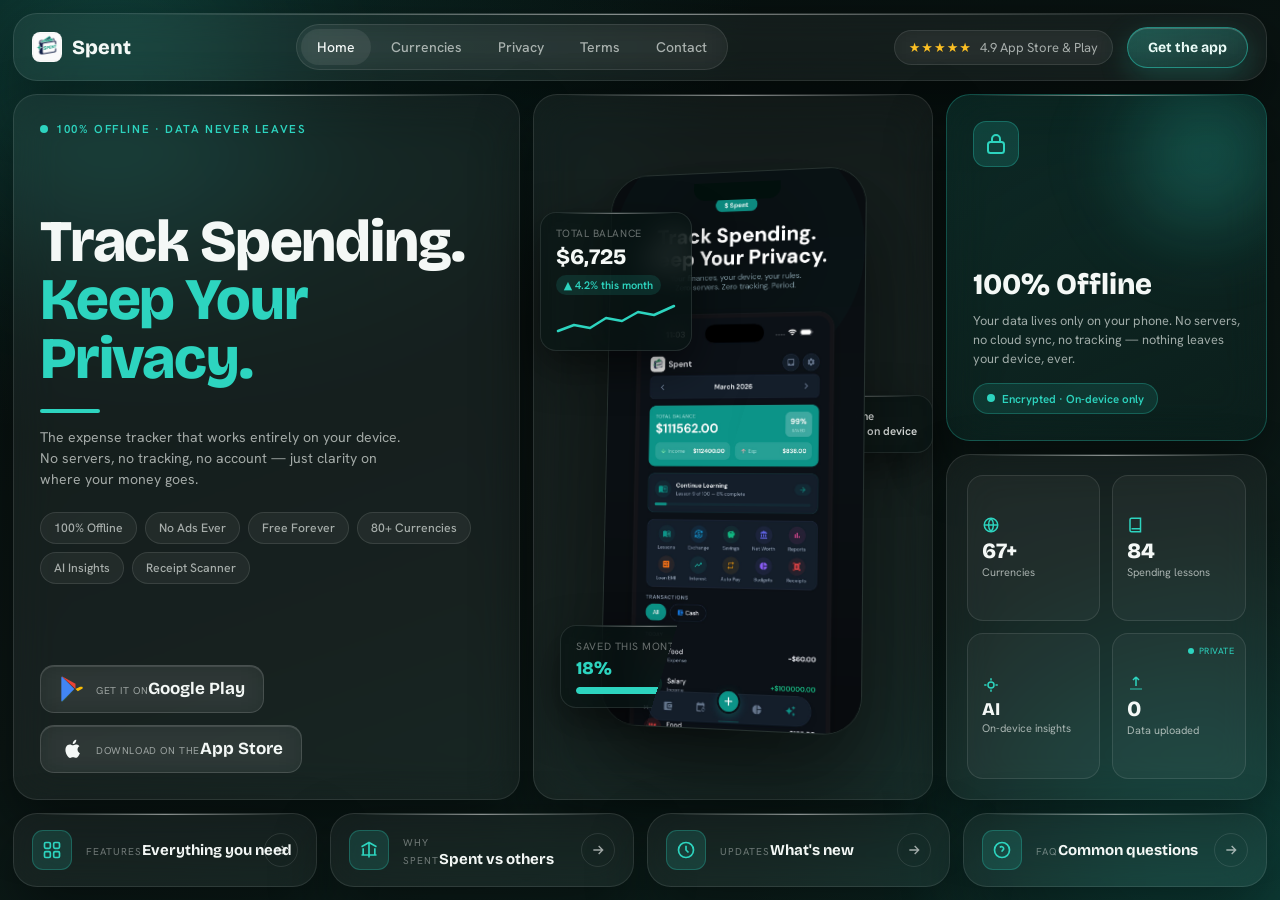
==== commit d1a1d508: "Rebuild landing page as single-screen glass bento SPA - Replace index.html with a self-contained one" ====
--- a/index.html
+++ b/index.html
@@ -1,670 +1,747 @@
 <!DOCTYPE html>
 <html lang="en">
 <head>
-  <meta charset="UTF-8">
-  <meta name="viewport" content="width=device-width, initial-scale=1.0">
-  <title>Spent — Your personal expenses tracker</title>
-  <meta name="description" content="Privacy-focused, offline-first personal expense tracking app. Track expenses, scan receipts, split trip costs, get AI insights, learn smart spending habits — all without your data ever leaving your device.">
-  <meta name="theme-color" content="#0D2420">
-  <meta property="og:title" content="Spent: Expense Tracker — Your expenses. Your privacy. Zero tracking.">
-  <meta property="og:description" content="Privacy-focused, offline-first personal expense tracking app. Track expenses, scan receipts, split trip costs, get AI insights — all without your data ever leaving your device.">
-  <meta property="og:image" content="images/spent_feature_graphic.png">
-  <meta property="og:type" content="website">
-  <meta name="twitter:card" content="summary_large_image">
-  <meta name="twitter:title" content="Spent: Expense Tracker — Your expenses. Your privacy. Zero tracking.">
-  <meta name="twitter:description" content="Privacy-focused, offline-first personal expense tracking app. No servers. No tracking. No data leaves your device.">
-  <meta name="twitter:image" content="images/spent_feature_graphic.png">
-  <link rel="icon" type="image/png" href="logo.png">
-  <link rel="preconnect" href="https://fonts.googleapis.com">
-  <link rel="preconnect" href="https://fonts.gstatic.com" crossorigin>
-  <link href="https://fonts.googleapis.com/css2?family=DM+Sans:wght@400;500;600;700;800;900&display=swap" rel="stylesheet">
-  <link rel="stylesheet" href="styles.css">
+<meta charset="UTF-8">
+<meta name="viewport" content="width=device-width, initial-scale=1.0, viewport-fit=cover">
+<title>Spent — Privacy-first expense tracker</title>
+<meta name="description" content="Spent is a privacy-first, offline-first expense tracker for Android and iOS. Track expenses, scan receipts, split trips, get on-device AI insights. No servers, no tracking, no account. 100% free, no ads.">
+<meta name="theme-color" content="#050D0C">
+<meta property="og:title" content="Spent — Track Spending. Keep Your Privacy.">
+<meta property="og:description" content="Privacy-first, offline-first expense tracker. No servers. No tracking. No account. 100% free, no ads.">
+<meta property="og:image" content="https://rahulbhichher.github.io/images/spent_feature_graphic.png">
+<meta property="og:type" content="website">
+<link rel="icon" type="image/png" href="https://rahulbhichher.github.io/logo.png">
+<link rel="preconnect" href="https://fonts.googleapis.com">
+<link rel="preconnect" href="https://fonts.gstatic.com" crossorigin>
+<!-- warm the cache for the in-app pages so they open instantly -->
+<link rel="prefetch" href="currencies.html" as="document">
+<link rel="prefetch" href="privacy.html" as="document">
+<link rel="prefetch" href="terms.html" as="document">
+<link rel="prefetch" href="contact.html" as="document">
+<link rel="prefetch" href="styles.css" as="style">
+<link href="https://fonts.googleapis.com/css2?family=Bricolage+Grotesque:opsz,wght@12..96,700;12..96,800&family=Hanken+Grotesk:wght@400;500;600&display=swap" rel="stylesheet">
+<style>
+  :root{
+    --bg0:#050D0C; --bg1:#0B1614; --bg2:#0D2420;
+    --teal:#2DD4BF; --teal2:#14B8A6; --teal3:#0D9488;
+    --text:#F4F8F6; --text2:rgba(244,248,246,.64); --text3:rgba(244,248,246,.40);
+    --glass:rgba(255,255,255,.05); --glass-bd:rgba(255,255,255,.10);
+    --shadow:0 24px 60px rgba(0,0,0,.45);
+    --r-tile:24px; --r-card:16px; --r-pill:100px;
+    --gap:clamp(9px,1.1vw,13px);
+    --pad:clamp(16px,2.2vw,26px);
+    --display:'Bricolage Grotesque',system-ui,sans-serif;
+    --body:'Hanken Grotesk',system-ui,sans-serif;
+    --vh:100vh;
+  }
+  @supports (height:100dvh){:root{--vh:100dvh}}
+  *{box-sizing:border-box;margin:0;padding:0;-webkit-tap-highlight-color:transparent}
+  html{scroll-behavior:smooth}
+  html,body{height:var(--vh);overflow:hidden}
+  body{
+    font-family:var(--body);
+    background:var(--bg0);
+    color:var(--text);
+    -webkit-font-smoothing:antialiased;
+    position:relative;
+    overscroll-behavior:none;
+  }
+  /* App-chrome elements aren't selectable; document content is */
+  .topbar,.nav,.strip,.tabbar,.btn-cta,.badge,.pill,.rating,.eyebrow,.mini-pill{user-select:none}
+
+  /* Atmosphere */
+  .bg-atmos{position:fixed;inset:0;z-index:0;pointer-events:none;overflow:hidden;
+    background:
+      radial-gradient(1100px 800px at 8% -5%, rgba(45,212,191,.16), transparent 60%),
+      radial-gradient(900px 700px at 100% 105%, rgba(13,148,136,.14), transparent 60%),
+      linear-gradient(160deg,var(--bg0),var(--bg1) 55%,var(--bg2));
+  }
+  .orb{position:absolute;border-radius:50%;filter:blur(60px);opacity:.5}
+  .orb.a{width:460px;height:460px;left:-120px;top:-140px;background:radial-gradient(circle,rgba(45,212,191,.35),transparent 70%);animation:drift1 24s ease-in-out infinite}
+  .orb.b{width:520px;height:520px;right:-160px;bottom:-180px;background:radial-gradient(circle,rgba(20,184,166,.3),transparent 70%);animation:drift2 30s ease-in-out infinite}
+  @keyframes drift1{0%,100%{transform:translate(0,0)}50%{transform:translate(60px,40px)}}
+  @keyframes drift2{0%,100%{transform:translate(0,0)}50%{transform:translate(-50px,-40px)}}
+  .particle{position:absolute;width:3px;height:3px;border-radius:50%;background:var(--teal);opacity:0;bottom:-10px;animation:rise linear infinite}
+  @keyframes rise{0%{transform:translateY(0);opacity:0}10%{opacity:.5}90%{opacity:.4}100%{transform:translateY(-105vh);opacity:0}}
+
+  /* Shell */
+  .shell{position:relative;z-index:1;height:var(--vh);max-width:1500px;margin:0 auto;
+    padding:max(var(--gap),env(safe-area-inset-top)) max(var(--gap),env(safe-area-inset-right)) max(var(--gap),env(safe-area-inset-bottom)) max(var(--gap),env(safe-area-inset-left));
+    display:flex;flex-direction:column;gap:var(--gap)}
+
+  /* Glass base + gloss streak */
+  .glass{position:relative;background:var(--glass);border:1px solid var(--glass-bd);
+    backdrop-filter:blur(22px);-webkit-backdrop-filter:blur(22px);border-radius:var(--r-tile);
+    box-shadow:var(--shadow);overflow:hidden}
+  .glass::before{content:"";position:absolute;top:0;left:8%;right:8%;height:1px;
+    background:linear-gradient(90deg,transparent,rgba(255,255,255,.5),transparent);pointer-events:none}
+
+  /* ===== Glassy buttons ===== */
+  .btn-glass{background:rgba(255,255,255,.06);border:1px solid rgba(255,255,255,.14);
+    backdrop-filter:blur(14px) saturate(140%);-webkit-backdrop-filter:blur(14px) saturate(140%);
+    color:var(--text);border-radius:var(--r-pill);cursor:pointer;font-family:inherit;transition:.2s;
+    -webkit-appearance:none;appearance:none}
+  .btn-glass:hover{background:rgba(255,255,255,.12);transform:translateY(-2px)}
+  .btn-glass:active{transform:translateY(0) scale(.97)}
+  .btn-cta{display:inline-flex;align-items:center;gap:8px;padding:11px 20px;font-family:var(--display);
+    font-weight:700;font-size:14px;color:#EAFBF7;text-decoration:none;border-radius:var(--r-pill);white-space:nowrap;cursor:pointer;
+    background:linear-gradient(160deg,rgba(45,212,191,.30),rgba(20,184,166,.13));
+    border:1px solid rgba(45,212,191,.5);
+    backdrop-filter:blur(16px) saturate(160%);-webkit-backdrop-filter:blur(16px) saturate(160%);
+    box-shadow:0 10px 30px rgba(45,212,191,.22),inset 0 1px 0 rgba(255,255,255,.18);transition:.2s}
+  .btn-cta:hover{transform:translateY(-2px);box-shadow:0 14px 36px rgba(45,212,191,.34),inset 0 1px 0 rgba(255,255,255,.26)}
+  .btn-cta:active{transform:translateY(0) scale(.98)}
+  .icon-btn{display:flex;align-items:center;justify-content:center;width:40px;height:40px;border-radius:50%;font-size:18px;line-height:1}
+
+  /* Top bar */
+  .topbar{flex:0 0 auto;display:flex;align-items:center;gap:14px;padding:10px clamp(12px,1.6vw,18px)}
+  .logo{display:flex;align-items:center;gap:10px;font-family:var(--display);font-weight:800;font-size:clamp(17px,2vw,20px);color:var(--text);text-decoration:none;background:none;border:none;cursor:pointer}
+  .logo img{width:30px;height:30px;border-radius:8px}
+  .nav{display:flex;gap:4px;margin:0 auto;background:rgba(255,255,255,.04);border:1px solid var(--glass-bd);border-radius:var(--r-pill);padding:4px;backdrop-filter:blur(14px)}
+  .nav button{color:var(--text2);background:none;border:none;font-family:inherit;font-size:14px;font-weight:500;padding:9px 16px;border-radius:var(--r-pill);transition:.2s;cursor:pointer}
+  .nav button:hover,.nav button.active{color:var(--text);background:rgba(255,255,255,.08)}
+  .rating{display:flex;align-items:center;gap:8px;font-size:13px;color:var(--text2);background:rgba(255,255,255,.04);border:1px solid var(--glass-bd);border-radius:var(--r-pill);padding:8px 14px;white-space:nowrap;backdrop-filter:blur(14px)}
+  .rating .stars{color:#FBBF24;letter-spacing:1px}
+
+  /* Bento */
+  .bento{flex:1 1 auto;display:grid;gap:var(--gap);min-height:0;
+    grid-template-columns:1.5fr 1.18fr .95fr;
+    grid-template-rows:1fr 1fr;
+    grid-template-areas:"hero phone privacy" "hero phone stats";}
+  .tile{padding:var(--pad);display:flex;flex-direction:column;min-height:0}
+  .a-hero{grid-area:hero}.a-phone{grid-area:phone}.a-privacy{grid-area:privacy}.a-stats{grid-area:stats}
+
+  /* Load animation */
+  .rise-in{opacity:0;transform:translateY(22px);animation:riseIn .7s cubic-bezier(.2,.7,.2,1) forwards}
+  @keyframes riseIn{to{opacity:1;transform:translateY(0)}}
+
+  /* Hero */
+  .eyebrow{display:inline-flex;align-items:center;gap:8px;font-size:11.5px;font-weight:600;letter-spacing:.14em;text-transform:uppercase;color:var(--teal);margin-bottom:auto}
+  .dot{width:8px;height:8px;border-radius:50%;background:var(--teal);box-shadow:0 0 0 0 rgba(45,212,191,.6);animation:pulse 2.2s infinite;flex:0 0 auto}
+  @keyframes pulse{0%{box-shadow:0 0 0 0 rgba(45,212,191,.55)}70%{box-shadow:0 0 0 10px rgba(45,212,191,0)}100%{box-shadow:0 0 0 0 rgba(45,212,191,0)}}
+  h1{font-family:var(--display);font-weight:800;line-height:1.0;letter-spacing:-.02em;
+    font-size:clamp(32px,4.6vw,68px);margin-top:clamp(10px,1.6vw,18px)}
+  h1 .teal{color:var(--teal)}
+  .underline{width:60px;height:4px;border-radius:4px;background:var(--teal);margin:clamp(12px,1.6vw,20px) 0 14px}
+  .subtitle{font-size:clamp(13.5px,1.1vw,17px);color:var(--text2);max-width:46ch;line-height:1.5}
+  .pills{display:flex;flex-wrap:wrap;gap:8px;margin:clamp(14px,1.8vw,22px) 0}
+  .pill{font-size:clamp(11.5px,.95vw,12.5px);font-weight:500;color:var(--text2);background:rgba(255,255,255,.05);border:1px solid var(--glass-bd);border-radius:var(--r-pill);padding:7px 13px;transition:.2s}
+  .pill:hover{transform:translateY(-2px);color:var(--text);border-color:rgba(45,212,191,.5)}
+  .badges{display:flex;gap:12px;flex-wrap:wrap;margin-top:auto}
+  .badge{display:flex;align-items:center;gap:11px;color:var(--text);border-radius:14px;padding:10px 18px;text-decoration:none;transition:.2s;min-width:168px;
+    background:rgba(255,255,255,.06);border:1px solid rgba(255,255,255,.14);
+    backdrop-filter:blur(14px) saturate(140%);-webkit-backdrop-filter:blur(14px) saturate(140%);
+    box-shadow:inset 0 1px 0 rgba(255,255,255,.12)}
+  .badge:hover{transform:translateY(-3px);background:rgba(255,255,255,.12);box-shadow:0 12px 28px rgba(0,0,0,.4),inset 0 1px 0 rgba(255,255,255,.16)}
+  .badge svg{width:26px;height:26px;flex:0 0 auto}
+  .badge .small{font-size:10px;letter-spacing:.06em;text-transform:uppercase;opacity:.55;line-height:1.1}
+  .badge .big{font-family:var(--display);font-weight:700;font-size:17px;line-height:1.15}
+
+  /* Phone tile */
+  .a-phone{align-items:center;justify-content:center;perspective:1400px;overflow:visible}
+  .phone-stage{position:relative;width:100%;height:100%;display:flex;align-items:center;justify-content:center;transform-style:preserve-3d}
+  .phone{position:relative;height:90%;max-height:560px;aspect-ratio:9/19;border-radius:38px;
+    background:#04100E;border:1px solid rgba(255,255,255,.14);
+    box-shadow:0 40px 90px rgba(0,0,0,.6),inset 0 0 0 6px #02100D;
+    transform:rotateY(-13deg) rotateX(4deg);transform-style:preserve-3d;
+    transition:transform .25s ease-out;overflow:hidden}
+  .phone img{width:100%;height:100%;object-fit:cover;object-position:top center;display:block;border-radius:32px}
+  .notch{position:absolute;top:10px;left:50%;transform:translateX(-50%);width:90px;height:18px;background:#02100D;border-radius:0 0 12px 12px;z-index:3}
+  .float{position:absolute;background:rgba(8,20,18,.72);border:1px solid var(--glass-bd);
+    backdrop-filter:blur(14px);-webkit-backdrop-filter:blur(14px);border-radius:var(--r-card);
+    padding:13px 15px;box-shadow:0 16px 40px rgba(0,0,0,.5);z-index:5}
+  .float::before{content:"";position:absolute;top:0;left:12%;right:12%;height:1px;background:linear-gradient(90deg,transparent,rgba(255,255,255,.4),transparent)}
+  .f-balance{left:-6%;top:14%;animation:bob 6s ease-in-out infinite}
+  .f-offline{right:-8%;top:42%;animation:bob 7s ease-in-out infinite .8s}
+  .f-saved{left:0%;bottom:10%;animation:bob 6.5s ease-in-out infinite .4s}
+  @keyframes bob{0%,100%{transform:translateY(0)}50%{transform:translateY(-8px)}}
+  .f-label{font-size:10.5px;color:var(--text3);letter-spacing:.05em;text-transform:uppercase;margin-bottom:4px}
+  .f-num{font-family:var(--display);font-weight:800;font-size:22px}
+  .chip-up{display:inline-flex;align-items:center;gap:4px;font-size:11px;font-weight:600;color:var(--teal);background:rgba(45,212,191,.13);border-radius:var(--r-pill);padding:3px 8px;margin-top:5px}
+  .sparkline{display:block;margin-top:8px}
+  .spark-path{fill:none;stroke:var(--teal);stroke-width:2.5;stroke-linecap:round;stroke-linejoin:round;
+    stroke-dasharray:240;stroke-dashoffset:240;animation:draw 1.8s ease-out .6s forwards}
+  @keyframes draw{to{stroke-dashoffset:0}}
+  .f-offline{display:flex;align-items:center;gap:9px}
+  .f-offline .txt{font-size:11.5px;font-weight:600;color:var(--text);line-height:1.3}
+  .progress{width:148px;height:7px;border-radius:var(--r-pill);background:rgba(255,255,255,.1);overflow:hidden;margin-top:8px}
+  .progress span{display:block;height:100%;width:0;border-radius:var(--r-pill);background:var(--teal);transition:width 1.6s cubic-bezier(.2,.7,.2,1) .5s}
+  .f-saved .row{display:flex;justify-content:space-between;align-items:baseline;gap:14px}
+  .f-saved .pct{font-family:var(--display);font-weight:800;font-size:18px;color:var(--teal)}
+
+  /* Privacy tile */
+  .a-privacy{background:linear-gradient(150deg,rgba(45,212,191,.12),rgba(13,148,136,.05));border-color:rgba(45,212,191,.28)}
+  .a-privacy::after{content:"";position:absolute;width:240px;height:240px;right:-60px;top:-60px;background:radial-gradient(circle,rgba(45,212,191,.3),transparent 70%);filter:blur(30px);pointer-events:none}
+  .icon-sq{width:46px;height:46px;border-radius:13px;display:flex;align-items:center;justify-content:center;
+    background:rgba(45,212,191,.16);border:1px solid rgba(45,212,191,.3);color:var(--teal);margin-bottom:auto}
+  .icon-sq svg{width:24px;height:24px}
+  .a-privacy h2{font-family:var(--display);font-weight:800;font-size:clamp(22px,2.3vw,34px);line-height:1.05;margin:14px 0 10px}
+  .a-privacy p{font-size:clamp(12.5px,1vw,13.5px);color:var(--text2);line-height:1.5}
+  .mini-pill{display:inline-flex;align-items:center;gap:7px;font-size:11.5px;font-weight:600;color:var(--teal);
+    background:rgba(45,212,191,.12);border:1px solid rgba(45,212,191,.28);border-radius:var(--r-pill);padding:7px 13px;margin-top:14px;align-self:flex-start}
+
+  /* Stats tile */
+  .a-stats{padding:clamp(12px,1.6vw,20px)}
+  .stats-grid{display:grid;grid-template-columns:1fr 1fr;grid-template-rows:1fr 1fr;gap:clamp(8px,1vw,12px);height:100%}
+  .stat{position:relative;background:rgba(255,255,255,.04);border:1px solid var(--glass-bd);border-radius:var(--r-card);padding:13px 14px;display:flex;flex-direction:column;justify-content:center}
+  .stat .si{color:var(--teal);width:18px;height:18px;margin-bottom:7px}
+  .stat .sv{font-family:var(--display);font-weight:800;font-size:clamp(18px,1.7vw,26px);line-height:1}
+  .stat .sl{font-size:11px;color:var(--text2);margin-top:3px;line-height:1.25}
+  .live-dot{position:absolute;top:11px;right:11px;display:inline-flex;align-items:center;gap:5px;font-size:9px;letter-spacing:.05em;text-transform:uppercase;color:var(--teal)}
+
+  /* Bottom strip */
+  .strip{flex:0 0 auto;display:grid;grid-template-columns:repeat(4,1fr);gap:var(--gap)}
+  .chip{display:flex;align-items:center;gap:14px;padding:clamp(12px,1.5vw,16px) clamp(14px,1.6vw,18px);cursor:pointer;text-align:left;border:1px solid var(--glass-bd);width:100%;font-family:inherit}
+  .chip .csq{width:40px;height:40px;border-radius:11px;flex:0 0 auto;display:flex;align-items:center;justify-content:center;background:rgba(45,212,191,.14);border:1px solid rgba(45,212,191,.28);color:var(--teal)}
+  .chip .csq svg{width:20px;height:20px}
+  .chip .ctxt{flex:1 1 auto;min-width:0}
+  .chip .clabel{font-size:10px;letter-spacing:.1em;text-transform:uppercase;color:var(--text3)}
+  .chip .ctitle{font-family:var(--display);font-weight:700;font-size:15px;color:var(--text);margin-top:2px;white-space:nowrap;overflow:hidden;text-overflow:ellipsis}
+  .chip .carrow{width:34px;height:34px;border-radius:50%;flex:0 0 auto;display:flex;align-items:center;justify-content:center;border:1px solid var(--glass-bd);color:var(--text2);transition:.2s}
+  .chip:hover{transform:translateY(-3px);border-color:rgba(45,212,191,.4)}
+  .chip:hover .carrow{background:var(--teal);color:#04211C;border-color:var(--teal)}
+  .chip:active{transform:translateY(0) scale(.99)}
+  .chip .carrow svg{width:16px;height:16px}
+
+  /* Mobile bottom tab bar (app feel) */
+  .tabbar{display:none}
+
+  /* Modals */
+  .overlay{position:fixed;inset:0;z-index:50;display:none;align-items:center;justify-content:center;padding:24px;
+    background:rgba(3,8,7,.62);backdrop-filter:blur(10px);-webkit-backdrop-filter:blur(10px)}
+  .overlay.open{display:flex;animation:fadeIn .25s ease}
+  @keyframes fadeIn{from{opacity:0}to{opacity:1}}
+  .modal{position:relative;width:min(820px,100%);max-height:86vh;overflow-y:auto;-webkit-overflow-scrolling:touch;
+    background:linear-gradient(160deg,rgba(13,30,27,.96),rgba(8,18,16,.96));
+    border:1px solid var(--glass-bd);border-radius:26px;box-shadow:0 40px 100px rgba(0,0,0,.6);
+    padding:clamp(20px,3vw,32px);animation:popIn .3s cubic-bezier(.2,.7,.2,1)}
+  @keyframes popIn{from{opacity:0;transform:translateY(20px) scale(.98)}to{opacity:1;transform:none}}
+  .modal::-webkit-scrollbar{width:8px}.modal::-webkit-scrollbar-thumb{background:rgba(255,255,255,.15);border-radius:8px}
+  .modal h3{font-family:var(--display);font-weight:800;font-size:clamp(22px,3vw,26px);padding-right:44px}
+  .modal .lead{color:var(--text2);font-size:14px;margin-top:6px}
+  .x{position:absolute;top:20px;right:20px}
+  .x:hover{transform:rotate(90deg) translateY(0)}
+  .mgroups{display:grid;grid-template-columns:1fr 1fr;gap:14px;margin-top:22px}
+  .mgroup{background:rgba(255,255,255,.04);border:1px solid var(--glass-bd);border-radius:var(--r-card);padding:16px}
+  .mgroup .gh{display:flex;align-items:center;gap:10px;margin-bottom:11px;flex-wrap:wrap}
+  .mgroup .gi{width:34px;height:34px;border-radius:9px;display:flex;align-items:center;justify-content:center;background:rgba(45,212,191,.14);color:var(--teal);flex:0 0 auto}
+  .mgroup .gi svg{width:18px;height:18px}
+  .mgroup .gt{font-family:var(--display);font-weight:700;font-size:15px}
+  .nbadge{font-size:9.5px;font-weight:700;letter-spacing:.06em;text-transform:uppercase;color:#04211C;background:var(--teal);border-radius:var(--r-pill);padding:3px 8px}
+  .dnabadge{font-size:9.5px;font-weight:700;letter-spacing:.06em;text-transform:uppercase;color:var(--teal);background:rgba(45,212,191,.14);border:1px solid rgba(45,212,191,.3);border-radius:var(--r-pill);padding:3px 8px}
+  .fchips{display:flex;flex-wrap:wrap;gap:6px}
+  .fchips span{font-size:11.5px;color:var(--text2);background:rgba(255,255,255,.05);border:1px solid var(--glass-bd);border-radius:var(--r-pill);padding:5px 11px}
+  /* compare table */
+  .ctable{width:100%;border-collapse:collapse;margin-top:22px;font-size:clamp(12.5px,1.4vw,13.5px)}
+  .ctable th,.ctable td{padding:11px 14px;text-align:left;border-bottom:1px solid rgba(255,255,255,.07)}
+  .ctable th{font-family:var(--display);font-size:12px;letter-spacing:.05em;text-transform:uppercase;color:var(--text3)}
+  .ctable th.cspent,.ctable td.cspent{color:var(--teal);font-weight:600}
+  .ctable td.cother{color:var(--text3)}
+  .ctable td:first-child{color:var(--text);font-weight:500}
+  /* updates */
+  .ulist{margin-top:20px;display:flex;flex-direction:column;gap:12px}
+  .urow{display:flex;gap:14px;align-items:flex-start;background:rgba(255,255,255,.04);border:1px solid var(--glass-bd);border-radius:var(--r-card);padding:14px 16px}
+  .utag{font-size:10px;font-weight:700;letter-spacing:.05em;text-transform:uppercase;color:var(--teal);background:rgba(45,212,191,.13);border:1px solid rgba(45,212,191,.28);border-radius:var(--r-pill);padding:4px 10px;white-space:nowrap;flex:0 0 auto;margin-top:1px}
+  .urow .ut{font-family:var(--display);font-weight:700;font-size:14.5px}
+  .urow .ud{font-size:13px;color:var(--text2);margin-top:2px}
+  /* faq */
+  .faq{margin-top:20px;display:flex;flex-direction:column;gap:12px}
+  .faq .q{font-family:var(--display);font-weight:700;font-size:16px;color:var(--text)}
+  .faq .a{font-size:13.5px;color:var(--text2);line-height:1.55;margin-top:5px}
+  .faq .item{border-bottom:1px solid rgba(255,255,255,.07);padding-bottom:12px}
+
+  /* ===== In-app page sheet (prerendered iframes) ===== */
+  .sheet{padding:clamp(0px,3vw,40px)}
+  .sheet-card{display:flex;flex-direction:column;width:min(1000px,100%);height:min(90vh,920px);max-height:90dvh;
+    background:linear-gradient(160deg,rgba(13,30,27,.97),rgba(8,18,16,.97));
+    border:1px solid var(--glass-bd);border-radius:26px;overflow:hidden;
+    box-shadow:0 40px 100px rgba(0,0,0,.6);animation:popIn .3s cubic-bezier(.2,.7,.2,1)}
+  .sheet-head{flex:0 0 auto;display:flex;align-items:center;justify-content:space-between;gap:12px;
+    padding:13px 14px 13px 20px;border-bottom:1px solid var(--glass-bd);background:rgba(255,255,255,.03)}
+  .sheet-title{font-family:var(--display);font-weight:800;font-size:18px}
+  .sheet-body{flex:1 1 auto;min-height:0;position:relative;background:#fff}
+  .page-frame{position:absolute;inset:0;width:100%;height:100%;border:0;display:none}
+  .page-frame.show{display:block}
+  .sheet-spinner{position:absolute;inset:0;display:flex;align-items:center;justify-content:center;background:#fff;color:#0D9488;font-family:var(--display);font-weight:700;font-size:14px;z-index:2}
+  .sheet-spinner .ring{width:22px;height:22px;border:3px solid rgba(13,148,136,.25);border-top-color:#0D9488;border-radius:50%;margin-right:10px;animation:spin .8s linear infinite}
+  @keyframes spin{to{transform:rotate(360deg)}}
+
+  /* ===== Responsive ===== */
+  @media (max-width:1100px){
+    :root{--pad:clamp(14px,2vw,22px)}
+    .badge{min-width:150px;padding:9px 14px}
+    .badge .big{font-size:15px}
+  }
+  @media (max-width:980px){
+    html,body{height:auto;overflow:auto}
+    .shell{height:auto;min-height:var(--vh);padding-bottom:calc(var(--gap) + 70px + env(safe-area-inset-bottom))}
+    .nav,.rating{display:none}
+    .topbar{justify-content:space-between}
+    .bento{grid-template-columns:1fr;grid-template-rows:none;
+      grid-template-areas:"hero" "phone" "privacy" "stats"}
+    .a-phone{min-height:480px;perspective:none;padding-top:34px}
+    .phone{transform:none;height:auto;width:min(260px,70vw);max-height:none}
+    .float{position:relative;left:auto!important;right:auto!important;top:auto!important;bottom:auto!important;animation:none;margin:10px auto 0;width:fit-content}
+    .phone-stage{flex-direction:column;gap:12px;flex-wrap:wrap;height:auto;padding:6px 0}
+    .a-stats .stats-grid{min-height:200px}
+    .mgroups{grid-template-columns:1fr}
+    /* bottom tab bar */
+    .tabbar{display:flex;position:fixed;left:0;right:0;bottom:0;z-index:45;justify-content:space-around;gap:2px;
+      padding:8px 6px calc(8px + env(safe-area-inset-bottom));
+      background:rgba(7,16,14,.82);border-top:1px solid var(--glass-bd);
+      backdrop-filter:blur(22px) saturate(150%);-webkit-backdrop-filter:blur(22px) saturate(150%)}
+    .tabbar button{flex:1;min-width:0;background:none;border:none;color:var(--text3);font-family:inherit;font-size:10px;font-weight:600;
+      display:flex;flex-direction:column;align-items:center;gap:3px;padding:6px 2px;border-radius:12px;cursor:pointer;transition:.18s}
+    .tabbar button svg{width:21px;height:21px}
+    .tabbar button.active{color:var(--teal)}
+    .tabbar button:active{transform:scale(.92)}
+  }
+  @media (max-width:560px){
+    .strip{grid-template-columns:1fr}
+    h1{font-size:clamp(34px,9vw,44px)}
+    .badges{gap:10px}
+    .badge{flex:1 1 auto;min-width:0;justify-content:center}
+    .sheet{padding:0}
+    .sheet-card{height:100dvh;max-height:100dvh;width:100%;border-radius:0}
+    .modal{border-radius:22px 22px 0 0;max-height:90vh;align-self:flex-end;width:100%}
+    .overlay:not(.sheet){align-items:flex-end;padding:0}
+  }
+  @media (prefers-reduced-motion:reduce){
+    *{animation-duration:.001s!important;animation-iteration-count:1!important;transition:none!important}
+    .rise-in{opacity:1;transform:none}
+  }
+</style>
 </head>
 <body>
-  <a href="#main" class="skip-to-content">Skip to content</a>
-
-
-  <!-- Nav -->
-  <nav class="nav" id="nav">
-    <div class="nav-inner">
-      <a href="index.html" class="nav-logo">
-        <img src="logo.png" alt="Spent Logo">
-        Spent
-      </a>
-      <button class="hamburger" onclick="document.querySelector('.nav-links').classList.toggle('open')" aria-label="Menu">&#9776;</button>
-      <ul class="nav-links">
-        <li><a href="index.html" class="active">Home</a></li>
-        <li><a href="currencies.html">Currencies</a></li>
-        <li><a href="privacy.html">Privacy</a></li>
-        <li><a href="terms.html">Terms</a></li>
-        <li><a href="contact.html">Contact</a></li>
-      </ul>
+<div class="bg-atmos" aria-hidden="true">
+  <div class="orb a"></div>
+  <div class="orb b"></div>
+  <div id="particles"></div>
+</div>
+
+<div class="shell">
+
+  <!-- TOP BAR -->
+  <header class="topbar glass rise-in" style="animation-delay:.05s">
+    <button class="logo" data-page="home" aria-label="Spent home"><img src="https://rahulbhichher.github.io/logo.png" alt="">Spent</button>
+    <nav class="nav" aria-label="Primary">
+      <button data-page="home" class="active">Home</button>
+      <button data-page="currencies">Currencies</button>
+      <button data-page="privacy">Privacy</button>
+      <button data-page="terms">Terms</button>
+      <button data-page="contact">Contact</button>
+    </nav>
+    <span class="rating"><span class="stars" aria-hidden="true">★★★★★</span> 4.9 App Store &amp; Play</span>
+    <a class="btn-cta" href="https://play.google.com/store/apps/details?id=com.bhichher.spentmoneytracker" target="_blank" rel="noopener">Get the app</a>
+  </header>
+
+  <!-- BENTO -->
+  <main class="bento">
+
+    <!-- HERO -->
+    <section class="tile glass a-hero rise-in" style="animation-delay:.12s">
+      <span class="eyebrow"><span class="dot"></span>100% Offline · Data never leaves</span>
+      <h1>Track Spending.<br><span class="teal">Keep Your Privacy.</span></h1>
+      <div class="underline"></div>
+      <p class="subtitle">The expense tracker that works entirely on your device. No servers, no tracking, no account — just clarity on where your money goes.</p>
+      <div class="pills">
+        <span class="pill">100% Offline</span>
+        <span class="pill">No Ads Ever</span>
+        <span class="pill">Free Forever</span>
+        <span class="pill">80+ Currencies</span>
+        <span class="pill">AI Insights</span>
+        <span class="pill">Receipt Scanner</span>
+      </div>
+      <div class="badges">
+        <a class="badge" href="https://play.google.com/store/apps/details?id=com.bhichher.spentmoneytracker" target="_blank" rel="noopener" aria-label="Get it on Google Play">
+          <svg viewBox="0 0 512 512" aria-hidden="true"><path fill="#4285F4" d="M58 10c-7 4-12 12-12 22v448c0 10 5 18 12 22l245-246z"/><path fill="#34A853" d="M325 256 66 502c-3 1-6 1-8 0l267-246z"/><path fill="#FBBC04" d="M414 211 325 256l45 45 86-49c16-9 16-32 0-41z"/><path fill="#EA4335" d="M325 256 58 10c2-1 5-1 8 0l259 145z"/></svg>
+          <span><span class="small">Get it on</span><span class="big">Google Play</span></span>
+        </a>
+        <a class="badge" href="https://apps.apple.com/app/id6761287925" target="_blank" rel="noopener" aria-label="Download on the App Store">
+          <svg viewBox="0 0 24 24" aria-hidden="true"><path fill="#F4F8F6" d="M17.05 12.54c-.02-2.07 1.69-3.06 1.77-3.11-.96-1.41-2.46-1.6-2.99-1.62-1.27-.13-2.48.75-3.12.75-.65 0-1.64-.73-2.7-.71-1.39.02-2.67.81-3.38 2.05-1.44 2.5-.37 6.2 1.04 8.23.69.99 1.51 2.11 2.58 2.07 1.04-.04 1.43-.67 2.69-.67 1.25 0 1.6.67 2.7.65 1.11-.02 1.82-1.01 2.5-2.01.79-1.15 1.11-2.27 1.13-2.32-.02-.01-2.17-.83-2.19-3.3zM15.1 6.13c.57-.69.95-1.65.85-2.6-.82.03-1.81.55-2.4 1.23-.53.61-.99 1.58-.87 2.51.91.07 1.85-.46 2.42-1.14z"/></svg>
+          <span><span class="small">Download on the</span><span class="big">App Store</span></span>
+        </a>
+      </div>
+    </section>
+
+    <!-- PHONE -->
+    <section class="tile glass a-phone rise-in" style="animation-delay:.19s" id="phoneTile">
+      <div class="phone-stage">
+        <div class="phone" id="phone">
+          <div class="notch" aria-hidden="true"></div>
+          <img src="https://rahulbhichher.github.io/images/spent_tablet_01.png" alt="Spent app home screen showing expense overview">
+        </div>
+        <div class="float f-balance">
+          <div class="f-label">Total balance</div>
+          <div class="f-num">$<span id="balance">0</span></div>
+          <span class="chip-up">▲ 4.2% this month</span>
+          <svg class="sparkline" width="120" height="34" viewBox="0 0 120 34" aria-hidden="true">
+            <path class="spark-path" d="M2,28 L18,22 L34,25 L50,15 L66,18 L82,9 L98,12 L118,3"/>
+          </svg>
+        </div>
+        <div class="float f-offline">
+          <span class="dot"></span>
+          <span class="txt">100% Offline<br>Encrypted on device</span>
+        </div>
+        <div class="float f-saved">
+          <div class="f-label">Saved this month</div>
+          <div class="row"><span class="pct">18%</span><span style="font-size:11px;color:var(--text2)">on track</span></div>
+          <div class="progress"><span id="savedBar"></span></div>
+        </div>
+      </div>
+    </section>
+
+    <!-- PRIVACY -->
+    <section class="tile glass a-privacy rise-in" style="animation-delay:.26s">
+      <div class="icon-sq" aria-hidden="true">
+        <svg viewBox="0 0 24 24" fill="none" stroke="currentColor" stroke-width="2"><rect x="4" y="10" width="16" height="11" rx="2.5"/><path d="M8 10V7a4 4 0 0 1 8 0v3"/></svg>
+      </div>
+      <h2>100% Offline</h2>
+      <p>Your data lives only on your phone. No servers, no cloud sync, no tracking — nothing leaves your device, ever.</p>
+      <span class="mini-pill"><span class="dot"></span>Encrypted · On-device only</span>
+    </section>
+
+    <!-- STATS -->
+    <section class="tile glass a-stats rise-in" style="animation-delay:.33s">
+      <div class="stats-grid">
+        <div class="stat">
+          <svg class="si" viewBox="0 0 24 24" fill="none" stroke="currentColor" stroke-width="2"><circle cx="12" cy="12" r="9"/><path d="M3 12h18M12 3a14 14 0 0 1 0 18M12 3a14 14 0 0 0 0 18"/></svg>
+          <div class="sv" data-count="80" data-suffix="+">0</div>
+          <div class="sl">Currencies</div>
+        </div>
+        <div class="stat">
+          <svg class="si" viewBox="0 0 24 24" fill="none" stroke="currentColor" stroke-width="2"><path d="M4 19V5a2 2 0 0 1 2-2h12v18H6a2 2 0 0 1-2-2z"/><path d="M18 17H6"/></svg>
+          <div class="sv" data-count="100">0</div>
+          <div class="sl">Spending lessons</div>
+        </div>
+        <div class="stat">
+          <svg class="si" viewBox="0 0 24 24" fill="none" stroke="currentColor" stroke-width="2"><path d="M12 3v3M12 18v3M3 12h3M18 12h3"/><circle cx="12" cy="12" r="4"/></svg>
+          <div class="sv" style="font-size:clamp(15px,1.4vw,21px)">AI</div>
+          <div class="sl">On-device insights</div>
+        </div>
+        <div class="stat">
+          <span class="live-dot"><span class="dot" style="width:6px;height:6px"></span>private</span>
+          <svg class="si" viewBox="0 0 24 24" fill="none" stroke="currentColor" stroke-width="2"><path d="M12 16V4M12 4l-4 4M12 4l4 4"/><path d="M4 20h16" opacity=".6"/></svg>
+          <div class="sv" data-count="0">0</div>
+          <div class="sl">Data uploaded</div>
+        </div>
+      </div>
+    </section>
+
+  </main>
+
+  <!-- BOTTOM STRIP -->
+  <nav class="strip" aria-label="Learn more">
+    <button class="chip glass rise-in" style="animation-delay:.40s" data-modal="m-features">
+      <span class="csq" aria-hidden="true"><svg viewBox="0 0 24 24" fill="none" stroke="currentColor" stroke-width="2"><rect x="3" y="3" width="7" height="7" rx="1.5"/><rect x="14" y="3" width="7" height="7" rx="1.5"/><rect x="3" y="14" width="7" height="7" rx="1.5"/><rect x="14" y="14" width="7" height="7" rx="1.5"/></svg></span>
+      <span class="ctxt"><span class="clabel">Features</span><span class="ctitle">Everything you need</span></span>
+      <span class="carrow" aria-hidden="true"><svg viewBox="0 0 24 24" fill="none" stroke="currentColor" stroke-width="2"><path d="M5 12h14M13 6l6 6-6 6"/></svg></span>
+    </button>
+    <button class="chip glass rise-in" style="animation-delay:.46s" data-modal="m-why">
+      <span class="csq" aria-hidden="true"><svg viewBox="0 0 24 24" fill="none" stroke="currentColor" stroke-width="2"><path d="M12 3v18M3 8l9-5 9 5M5 10v8M19 10v8M3 18h18"/></svg></span>
+      <span class="ctxt"><span class="clabel">Why Spent</span><span class="ctitle">Spent vs others</span></span>
+      <span class="carrow" aria-hidden="true"><svg viewBox="0 0 24 24" fill="none" stroke="currentColor" stroke-width="2"><path d="M5 12h14M13 6l6 6-6 6"/></svg></span>
+    </button>
+    <button class="chip glass rise-in" style="animation-delay:.52s" data-modal="m-updates">
+      <span class="csq" aria-hidden="true"><svg viewBox="0 0 24 24" fill="none" stroke="currentColor" stroke-width="2"><circle cx="12" cy="12" r="9"/><path d="M12 7v5l3 3"/></svg></span>
+      <span class="ctxt"><span class="clabel">Updates</span><span class="ctitle">What's new</span></span>
+      <span class="carrow" aria-hidden="true"><svg viewBox="0 0 24 24" fill="none" stroke="currentColor" stroke-width="2"><path d="M5 12h14M13 6l6 6-6 6"/></svg></span>
+    </button>
+    <button class="chip glass rise-in" style="animation-delay:.58s" data-modal="m-faq">
+      <span class="csq" aria-hidden="true"><svg viewBox="0 0 24 24" fill="none" stroke="currentColor" stroke-width="2"><circle cx="12" cy="12" r="9"/><path d="M9.5 9a2.5 2.5 0 0 1 4.5 1.5c0 1.5-2 2-2 3.5M12 17h.01"/></svg></span>
+      <span class="ctxt"><span class="clabel">FAQ</span><span class="ctitle">Common questions</span></span>
+      <span class="carrow" aria-hidden="true"><svg viewBox="0 0 24 24" fill="none" stroke="currentColor" stroke-width="2"><path d="M5 12h14M13 6l6 6-6 6"/></svg></span>
+    </button>
+  </nav>
+
+</div>
+
+<!-- MOBILE TAB BAR -->
+<nav class="tabbar" aria-label="Sections">
+  <button data-page="home" class="active" aria-label="Home"><svg viewBox="0 0 24 24" fill="none" stroke="currentColor" stroke-width="2"><path d="M4 11l8-7 8 7M6 10v9h12v-9"/></svg>Home</button>
+  <button data-page="currencies" aria-label="Currencies"><svg viewBox="0 0 24 24" fill="none" stroke="currentColor" stroke-width="2"><circle cx="12" cy="12" r="9"/><path d="M3 12h18M12 3a14 14 0 0 1 0 18M12 3a14 14 0 0 0 0 18"/></svg>Currencies</button>
+  <button data-page="privacy" aria-label="Privacy"><svg viewBox="0 0 24 24" fill="none" stroke="currentColor" stroke-width="2"><rect x="4" y="10" width="16" height="11" rx="2.5"/><path d="M8 10V7a4 4 0 0 1 8 0v3"/></svg>Privacy</button>
+  <button data-page="terms" aria-label="Terms"><svg viewBox="0 0 24 24" fill="none" stroke="currentColor" stroke-width="2"><path d="M6 2h9l3 3v17H6z"/><path d="M9 8h6M9 12h6M9 16h4"/></svg>Terms</button>
+  <button data-page="contact" aria-label="Contact"><svg viewBox="0 0 24 24" fill="none" stroke="currentColor" stroke-width="2"><rect x="3" y="5" width="18" height="14" rx="2.5"/><path d="M4 7l8 6 8-6"/></svg>Contact</button>
+</nav>
+
+<!-- ===== MODALS ===== -->
+
+<!-- FEATURES -->
+<div class="overlay" id="m-features" role="dialog" aria-modal="true" aria-labelledby="m-features-t">
+  <div class="modal">
+    <button class="x btn-glass icon-btn" aria-label="Close">✕</button>
+    <h3 id="m-features-t">Everything you need</h3>
+    <p class="lead">Powerful expense tracking — all running privately on your device.</p>
+    <div class="mgroups">
+      <div class="mgroup">
+        <div class="gh"><span class="gi"><svg viewBox="0 0 24 24" fill="none" stroke="currentColor" stroke-width="2"><path d="M3 7h18v12H3zM3 11h18"/></svg></span><span class="gt">Expense Tracking</span></div>
+        <div class="fchips"><span>Quick add</span><span>Categories</span><span>Recurring</span><span>Budgets</span><span>Search &amp; filter</span><span>Calendar view</span></div>
+      </div>
+      <div class="mgroup">
+        <div class="gh"><span class="gi"><svg viewBox="0 0 24 24" fill="none" stroke="currentColor" stroke-width="2"><path d="M12 3v3M12 18v3M3 12h3M18 12h3"/><circle cx="12" cy="12" r="4"/></svg></span><span class="gt">Smart Intelligence</span><span class="nbadge">New</span></div>
+        <div class="fchips"><span>On-device AI</span><span>Spending insights</span><span>Receipt OCR</span><span>Merchant learning</span><span>Paste &amp; Log</span></div>
+      </div>
+      <div class="mgroup">
+        <div class="gh"><span class="gi"><svg viewBox="0 0 24 24" fill="none" stroke="currentColor" stroke-width="2"><circle cx="12" cy="12" r="9"/><path d="M3 12h18M12 3a14 14 0 0 1 0 18M12 3a14 14 0 0 0 0 18"/></svg></span><span class="gt">Trip Mode &amp; Splitting</span><span class="nbadge">New</span></div>
+        <div class="fchips"><span>Group trips</span><span>Split bills</span><span>Who owes who</span><span>Settle up</span><span>Multi-currency</span></div>
+      </div>
+      <div class="mgroup">
+        <div class="gh"><span class="gi"><svg viewBox="0 0 24 24" fill="none" stroke="currentColor" stroke-width="2"><rect x="4" y="10" width="16" height="11" rx="2.5"/><path d="M8 10V7a4 4 0 0 1 8 0v3"/></svg></span><span class="gt">Privacy &amp; Security</span><span class="dnabadge">Our DNA</span></div>
+        <div class="fchips"><span>100% offline</span><span>No account</span><span>On-device encryption</span><span>No tracking</span><span>No ads</span></div>
+      </div>
+      <div class="mgroup">
+        <div class="gh"><span class="gi"><svg viewBox="0 0 24 24" fill="none" stroke="currentColor" stroke-width="2"><path d="M4 19V5a2 2 0 0 1 2-2h12v18H6a2 2 0 0 1-2-2z"/><path d="M18 17H6"/></svg></span><span class="gt">Learn &amp; Calculate</span></div>
+        <div class="fchips"><span>100 lessons</span><span>Saving goals</span><span>Built-in calculator</span><span>80+ currencies</span><span>Tips</span></div>
+      </div>
     </div>
-  </nav>
-
-  <!-- Hero -->
-  <section class="hero-dark" id="main">
-    <div class="hero-particles">
-      <div class="particle" style="left:12%;top:20%;animation-delay:10.0s;animation-duration:15.1s"></div>
-      <div class="particle" style="left:85%;top:60%;animation-delay:5.7s;animation-duration:11.8s"></div>
-      <div class="particle" style="left:45%;top:80%;animation-delay:11.6s;animation-duration:10.0s"></div>
-      <div class="particle" style="left:70%;top:15%;animation-delay:8.3s;animation-duration:11.4s"></div>
-      <div class="particle" style="left:30%;top:50%;animation-delay:6.5s;animation-duration:17.0s"></div>
-      <div class="particle" style="left:90%;top:35%;animation-delay:10.8s;animation-duration:10.2s"></div>
-      <div class="particle" style="left:15%;top:70%;animation-delay:0.1s;animation-duration:17.9s"></div>
-      <div class="particle" style="left:60%;top:40%;animation-delay:7.0s;animation-duration:13.6s"></div>
+  </div>
+</div>
+
+<!-- WHY -->
+<div class="overlay" id="m-why" role="dialog" aria-modal="true" aria-labelledby="m-why-t">
+  <div class="modal">
+    <button class="x btn-glass icon-btn" aria-label="Close">✕</button>
+    <h3 id="m-why-t">Spent vs others</h3>
+    <p class="lead">Built privacy-first from the ground up — not bolted on later.</p>
+    <table class="ctable">
+      <thead><tr><th>Feature</th><th class="cspent">Spent</th><th>Others</th></tr></thead>
+      <tbody>
+        <tr><td>Data Tracking</td><td class="cspent">None</td><td class="cother">Yes</td></tr>
+        <tr><td>Works Offline</td><td class="cspent">Always</td><td class="cother">Rarely</td></tr>
+        <tr><td>Cloud Required</td><td class="cspent">Never</td><td class="cother">Always</td></tr>
+        <tr><td>Account</td><td class="cspent">Not needed</td><td class="cother">Required</td></tr>
+        <tr><td>AI Insights</td><td class="cspent">On-device</td><td class="cother">Cloud-based</td></tr>
+        <tr><td>Receipt Scanning</td><td class="cspent">On-device OCR</td><td class="cother">Cloud upload</td></tr>
+        <tr><td>Trip Splitting</td><td class="cspent">Built-in</td><td class="cother">Separate app</td></tr>
+        <tr><td>Quick Capture</td><td class="cspent">Back Tap &amp; Shortcuts</td><td class="cother">No</td></tr>
+        <tr><td>Currencies</td><td class="cspent">80+</td><td class="cother">5-10 typical</td></tr>
+        <tr><td>Spending Lessons</td><td class="cspent">100</td><td class="cother">No</td></tr>
+        <tr><td>Paste &amp; Log</td><td class="cspent">Clipboard extraction</td><td class="cother">No</td></tr>
+        <tr><td>Advertisements</td><td class="cspent">None. Ever.</td><td class="cother">Banners &amp; popups</td></tr>
+        <tr><td>Price</td><td class="cspent">100% Free</td><td class="cother">Free tier + paywall</td></tr>
+      </tbody>
+    </table>
+  </div>
+</div>
+
+<!-- UPDATES -->
+<div class="overlay" id="m-updates" role="dialog" aria-modal="true" aria-labelledby="m-updates-t">
+  <div class="modal">
+    <button class="x btn-glass icon-btn" aria-label="Close">✕</button>
+    <h3 id="m-updates-t">What's new</h3>
+    <p class="lead">The latest in Spent — version 4.0.</p>
+    <div class="ulist">
+      <div class="urow"><span class="utag">v4.0</span><div><div class="ut">100% Free &amp; Ad-Free</div><div class="ud">Every feature unlocked for everyone. No ads, no paywalls, ever.</div></div></div>
+      <div class="urow"><span class="utag">New</span><div><div class="ut">Trip Mode &amp; Splitting</div><div class="ud">Track group trips and split expenses — settle up in any currency.</div></div></div>
+      <div class="urow"><span class="utag">New</span><div><div class="ut">Learn Hub</div><div class="ud">100 bite-sized lessons to build smarter spending habits.</div></div></div>
+      <div class="urow"><span class="utag">New</span><div><div class="ut">Paste &amp; Log</div><div class="ud">Paste any text and Spent extracts the amount and merchant for you.</div></div></div>
+      <div class="urow"><span class="utag">New</span><div><div class="ut">Saving Goals</div><div class="ud">Set targets and watch your progress fill up over the month.</div></div></div>
+      <div class="urow"><span class="utag">Improved</span><div><div class="ut">Merchant Learning</div><div class="ud">Spent remembers your merchants and auto-categorizes on device.</div></div></div>
+      <div class="urow"><span class="utag">Improved</span><div><div class="ut">Quick Capture</div><div class="ud">Log an expense instantly with Back Tap and home-screen shortcuts.</div></div></div>
+      <div class="urow"><span class="utag">Improved</span><div><div class="ut">AI-Powered Insights</div><div class="ud">Smarter on-device analysis of where your money actually goes.</div></div></div>
     </div>
-
-    <div class="hero-dark-inner">
-      <div class="hero-text">
-        <div class="privacy-anchor"><span class="anchor-dot"></span> 100% Offline — Your data never leaves</div>
-
-        <div class="hero-dark-badge"><span style="font-weight:800;font-size:17px">$</span> Spent</div>
-
-        <h1 class="hero-headline">
-          Track Spending.<br>
-          Keep Your Privacy.
-        </h1>
-
-        <div class="accent-line"></div>
-
-        <p class="hero-subtitle">
-          Track expenses, scan receipts, split trips, get AI insights,<br>
-          and learn smart spending habits — all without your data ever leaving your device.
-        </p>
-
-        <div class="hero-tags">
-          <span class="hero-tag">100% Offline</span>
-          <span class="hero-tag">No Ads Ever</span>
-          <span class="hero-tag">Free Forever</span>
-          <a href="currencies.html" class="hero-tag">80+ Currencies</a>
-          <span class="hero-tag">AI Insights</span>
-          <span class="hero-tag">Receipt Scanner</span>
-          <span class="hero-tag">Trip Splitting</span>
-          <span class="hero-tag">100 Lessons</span>
-        </div>
-
-        <div class="hero-cta-row">
-          <a href="https://play.google.com/store/apps/details?id=com.bhichher.spentmoneytracker" class="store-badge" target="_blank" rel="noopener" aria-label="Get it on Google Play">
-            <svg width="20" height="20" viewBox="0 0 24 24" fill="currentColor"><path d="M3.609 1.814L13.792 12 3.61 22.186a.996.996 0 01-.61-.92V2.734c0-.382.217-.72.609-.92zM14.852 13.06l2.944 1.696-8.593 4.956 5.649-6.652zM18.843 8.19l2.814 1.622c.55.317.55 1.06 0 1.376l-2.814 1.622-3.236-2.31 3.236-2.31zM9.203 4.102l8.593 4.956-2.944 1.696-5.649-6.652z"/></svg>
-            <span class="store-badge-text"><small>GET IT ON</small>Google Play</span>
-          </a>
-          <a href="https://apps.apple.com/app/id6761287925" class="store-badge" target="_blank" rel="noopener" aria-label="Download on the App Store">
-            <svg width="20" height="20" viewBox="0 0 24 24" fill="currentColor"><path d="M18.71 19.5c-.83 1.24-1.71 2.45-3.05 2.47-1.34.03-1.77-.79-3.29-.79-1.53 0-2 .77-3.27.82-1.31.05-2.3-1.32-3.14-2.53C4.25 17 2.94 12.45 4.7 9.39c.87-1.52 2.43-2.48 4.12-2.51 1.28-.02 2.5.87 3.29.87.78 0 2.26-1.07 3.8-.91.65.03 2.47.26 3.64 1.98-.09.06-2.17 1.28-2.15 3.81.03 3.02 2.65 4.03 2.68 4.04-.03.07-.42 1.44-1.38 2.83M13 3.5c.73-.83 1.94-1.46 2.94-1.5.13 1.17-.34 2.35-1.04 3.19-.69.85-1.83 1.51-2.95 1.42-.15-1.15.41-2.35 1.05-3.11z"/></svg>
-            <span class="store-badge-text"><small>DOWNLOAD ON THE</small>App Store</span>
-          </a>
-        </div>
-
-        <p class="hero-cta-sub">100% Free · No Ads · No Account Required</p>
-
-        <div class="social-proof">
-          <span class="stars">&#9733;&#9733;&#9733;&#9733;&#9733;</span>
-          Available on App Store &amp; Google Play
-        </div>
-      </div>
-
-      <div class="phone-showcase">
-        <div class="phone-glow bright" id="glow"></div>
-
-        <div id="phone-stack">
-          <div class="phone pos-far-left"><img src="images/spent_tablet_04.png" alt="Budget goals"></div>
-          <div class="phone pos-left"><img src="images/spent_tablet_05.png" alt="Spending insights"></div>
-          <div class="phone pos-center"><img src="images/spent_tablet_01.png" alt="Dashboard"></div>
-          <div class="phone pos-right"><img src="images/spent_tablet_02.png" alt="Add expense"></div>
-          <div class="phone pos-far-right"><img src="images/spent_tablet_03.png" alt="Receipt scanner"></div>
-        </div>
-
-        <!-- Floating cards -->
-        <div class="float-card fc-privacy visible">
-          <div class="float-card-label"><span class="shield-icon">&#128274;</span> Privacy</div>
-          <div class="float-card-value">100% Offline</div>
-        </div>
-        <div class="float-card fc-savings visible">
-          <div class="float-card-label">&#128176; Savings</div>
-          <div class="float-card-value">On Track</div>
-        </div>
-      </div>
+  </div>
+</div>
+
+<!-- FAQ -->
+<div class="overlay" id="m-faq" role="dialog" aria-modal="true" aria-labelledby="m-faq-t">
+  <div class="modal">
+    <button class="x btn-glass icon-btn" aria-label="Close">✕</button>
+    <h3 id="m-faq-t">Common questions</h3>
+    <p class="lead">Everything you might be wondering about Spent.</p>
+    <div class="faq">
+      <div class="item"><div class="q">Is Spent really free?</div><div class="a">Yes — 100% free with every feature unlocked. No ads, no subscriptions, no paywalls and no hidden upgrades. We don't sell your data because we never collect it.</div></div>
+      <div class="item"><div class="q">What happens if I delete the app?</div><div class="a">Because your data lives only on your device, deleting the app removes your data with it. Export a backup first if you want to keep your history before uninstalling or switching phones.</div></div>
+      <div class="item"><div class="q">Does it work offline?</div><div class="a">Always. Spent is offline-first by design — there's no server to talk to. Tracking, AI insights, receipt scanning and everything else run fully on your device, with or without a connection.</div></div>
+      <div class="item"><div class="q">How does AI work without internet?</div><div class="a">All AI runs on-device. Insights, categorization and receipt OCR are processed locally using your phone's own hardware, so nothing is ever sent to the cloud.</div></div>
+      <div class="item"><div class="q">Is receipt data safe?</div><div class="a">Completely. Receipts are scanned with on-device OCR and stored encrypted on your phone. Images and extracted data never leave the device.</div></div>
     </div>
-  </section>
-
-  <!-- Top 3 Benefits -->
-  <section class="benefits-section">
-    <div class="container">
-      <div class="benefits-grid">
-        <div class="benefit-card fade-up">
-          <div class="benefit-icon">
-            <svg width="32" height="32" viewBox="0 0 24 24" fill="none" stroke="currentColor" stroke-width="2" stroke-linecap="round" stroke-linejoin="round"><rect x="3" y="11" width="18" height="11" rx="2" ry="2"/><path d="M7 11V7a5 5 0 0 1 10 0v4"/></svg>
-          </div>
-          <h3>100% Private</h3>
-          <p>No servers. No tracking. No data leaves your device. Ever.</p>
-        </div>
-        <div class="benefit-card fade-up">
-          <div class="benefit-icon navy">
-            <svg width="32" height="32" viewBox="0 0 24 24" fill="none" stroke="currentColor" stroke-width="2" stroke-linecap="round" stroke-linejoin="round"><path d="M13 2L3 14h9l-1 8 10-12h-9l1-8z"/></svg>
-          </div>
-          <h3>Fast &amp; Offline</h3>
-          <p>Works without internet. Instant load. Zero lag. Always available.</p>
-        </div>
-        <div class="benefit-card fade-up">
-          <div class="benefit-icon">
-            <svg width="32" height="32" viewBox="0 0 24 24" fill="none" stroke="currentColor" stroke-width="2" stroke-linecap="round" stroke-linejoin="round"><line x1="18" y1="6" x2="6" y2="18"/><line x1="6" y1="6" x2="18" y2="18"/></svg>
-          </div>
-          <h3>No Ads. No Catch.</h3>
-          <p>Every feature is free. No ads, no paywalls, no subscriptions. Seriously.</p>
-        </div>
-      </div>
+  </div>
+</div>
+
+<!-- ===== IN-APP PAGE SHEET (prerendered) ===== -->
+<div class="overlay sheet" id="pageSheet" role="dialog" aria-modal="true" aria-label="Page view">
+  <div class="sheet-card">
+    <header class="sheet-head">
+      <span class="sheet-title" id="sheetTitle">Page</span>
+      <button class="x btn-glass icon-btn" aria-label="Close">✕</button>
+    </header>
+    <div class="sheet-body" id="sheetBody">
+      <div class="sheet-spinner" id="sheetSpinner" hidden><span class="ring"></span>Loading…</div>
     </div>
-  </section>
-
-  <!-- Stats Counters -->
-  <section class="stats-section">
-    <div class="container">
-      <div class="stats-grid">
-        <div class="stat-item fade-up">
-          <a href="currencies.html" style="text-decoration:none;color:inherit">
-            <span class="stat-number" data-target="80">0</span><span class="stat-suffix">+</span>
-            <span class="stat-label">Currencies Supported</span>
-          </a>
-        </div>
-        <div class="stat-item fade-up">
-          <span class="stat-number" data-target="148">0</span>
-          <span class="stat-label">Countries</span>
-        </div>
-        <div class="stat-item fade-up">
-          <span class="stat-number" data-target="100">0</span><span class="stat-suffix">+</span>
-          <span class="stat-label">Spending Lessons</span>
-        </div>
-        <div class="stat-item fade-up">
-          <span class="stat-number" data-target="0">0</span>
-          <span class="stat-label">Data Uploaded</span>
-        </div>
-      </div>
-    </div>
-  </section>
-
-  <!-- Privacy Hook -->
-  <section class="privacy-hook">
-    <div class="container">
-      <div class="privacy-hook-inner fade-up">
-        <p class="hook-line">Most expense apps track your data.</p>
-        <p class="hook-line">Some track <em>you</em>.</p>
-        <p class="hook-line highlight">Spent tracks neither.</p>
-      </div>
-    </div>
-  </section>
-
-  <!-- App Preview -->
-  <section class="preview-section">
-    <div class="container">
-      <div class="section-label">See It in Action</div>
-      <h2 class="features-title">Designed for clarity.<br>Built for speed.</h2>
-
-      <!-- Feature Graphic -->
-      <div class="preview-banner fade-up">
-        <img src="images/spent_feature_graphic.png" alt="Spent: Track Spending, Keep Your Privacy — 100% Offline, 80+ Currencies, AI Insights, Receipt Scanner" loading="lazy" width="1024" height="500">
-      </div>
-
-      <!-- Screenshots -->
-      <div class="preview-screenshots" role="region" aria-label="App screenshots" tabindex="0">
-        <div class="screenshots-track">
-          <div class="screenshot-card fade-up"><img src="images/spent_tablet_01.png" alt="Dashboard with balance overview, transactions, and quick-access tools" loading="lazy"></div>
-          <div class="screenshot-card fade-up"><img src="images/spent_tablet_02.png" alt="Add expense in 3 seconds with categories and paste-to-extract" loading="lazy"></div>
-          <div class="screenshot-card fade-up"><img src="images/spent_tablet_03.png" alt="Receipt scanner with on-device OCR" loading="lazy"></div>
-          <div class="screenshot-card fade-up"><img src="images/spent_tablet_04.png" alt="Budget goals with per-category limits and real-time alerts" loading="lazy"></div>
-          <div class="screenshot-card fade-up"><img src="images/spent_tablet_05.png" alt="Spending insights with personality analysis and confidence scores" loading="lazy"></div>
-          <div class="screenshot-card fade-up"><img src="images/spent_tablet_06.png" alt="Reports with spending trends, CSV, PDF and chart export" loading="lazy"></div>
-          <div class="screenshot-card fade-up"><img src="images/spent_tablet_07.png" alt="Learn Hub with 100 smart spending lessons across 5 levels" loading="lazy"></div>
-          <div class="screenshot-card fade-up"><img src="images/spent_tablet_08.png" alt="Installment Calculator with amortization schedule and breakdown" loading="lazy"></div>
-        </div>
-      </div>
-      <div class="scroll-indicator" id="scroll-dots">
-        <span class="dot active"></span>
-        <span class="dot"></span>
-        <span class="dot"></span>
-        <span class="dot"></span>
-        <span class="dot"></span>
-        <span class="dot"></span>
-        <span class="dot"></span>
-        <span class="dot"></span>
-      </div>
-    </div>
-  </section>
-
-  <!-- Feature Groups -->
-  <section class="features-section">
-    <div class="container">
-      <div class="section-label">Features</div>
-      <h2 class="features-title">Everything you need.<br>Nothing you don't.</h2>
-
-      <!-- Expense Tracking -->
-      <div class="feature-group fade-up">
-        <div class="feature-group-header">
-          <span class="feature-group-icon">&#128176;</span>
-          <h3>Expense Tracking</h3>
-        </div>
-        <div class="feature-group-grid">
-          <div class="feature-mini"><span>&#9889;</span> Smart Transaction Entry</div>
-          <div class="feature-mini"><span>&#128218;</span> Multi-Account Passbooks</div>
-          <div class="feature-mini"><span>&#127919;</span> Budget Goals &amp; Alerts</div>
-          <div class="feature-mini"><span>&#128200;</span> Reports &amp; Export (CSV, PDF)</div>
-          <div class="feature-mini"><span>&#128260;</span> Recurring Transactions</div>
-          <div class="feature-mini"><span>&#127793;</span> Saving Goals</div>
-          <div class="feature-mini"><span>&#128260;</span> Subscription Tracker</div>
-          <div class="feature-mini"><span>&#127912;</span> Custom Categories &amp; Icons</div>
-          <div class="feature-mini"><span>&#9889;</span> Quick Capture (Back Tap / Shortcut)</div>
-        </div>
-      </div>
-
-      <!-- Smart Intelligence -->
-      <div class="feature-group fade-up">
-        <div class="feature-group-header">
-          <span class="feature-group-icon">&#129504;</span>
-          <h3>Smart Intelligence</h3>
-        </div>
-        <div class="feature-group-grid">
-          <div class="feature-mini"><span>&#128161;</span> Spending Personality</div>
-          <div class="feature-mini"><span>&#128269;</span> Pattern Detection</div>
-          <div class="feature-mini"><span>&#127902;</span> Monthly Stories</div>
-          <div class="feature-mini"><span>&#128247;</span> Receipt Scanner (OCR)</div>
-          <div class="feature-mini"><span>&#128203;</span> Paste &amp; Log Auto-Detect</div>
-          <div class="feature-mini"><span>&#128177;</span> Currency Converter (80+)</div>
-          <div class="feature-mini"><span>&#129302;</span> Merchant Learning</div>
-          <div class="feature-mini"><span>&#128276;</span> Smart Notifications (5 types)</div>
-        </div>
-      </div>
-
-      <!-- Trip Mode & Splitting -->
-      <div class="feature-group fade-up">
-        <div class="feature-group-header">
-          <span class="feature-group-icon">&#9992;&#65039;</span>
-          <h3>Trip Mode &amp; Splitting</h3>
-          <span class="feature-group-badge">New</span>
-        </div>
-        <div class="feature-group-grid">
-          <div class="feature-mini"><span>&#127758;</span> Create Trips with Budgets</div>
-          <div class="feature-mini"><span>&#128101;</span> Add Members &amp; Split Expenses</div>
-          <div class="feature-mini"><span>&#128178;</span> Equal, Exact &amp; Percentage Split</div>
-          <div class="feature-mini"><span>&#9989;</span> Smart Settle Up Algorithm</div>
-        </div>
-      </div>
-
-      <!-- Privacy & Security -->
-      <div class="feature-group fade-up">
-        <div class="feature-group-header">
-          <span class="feature-group-icon green">&#128274;</span>
-          <h3>Privacy &amp; Security</h3>
-          <span class="feature-group-badge">Our DNA</span>
-        </div>
-        <div class="feature-group-grid">
-          <div class="feature-mini"><span>&#128737;</span> Offline SQLite Storage</div>
-          <div class="feature-mini"><span>&#9989;</span> Zero Data Upload</div>
-          <div class="feature-mini"><span>&#128737;</span> SHA-256 Duplicate Prevention</div>
-          <div class="feature-mini"><span>&#128275;</span> Biometric Lock</div>
-          <div class="feature-mini"><span>&#127752;</span> Light &amp; Dark Theming</div>
-          <div class="feature-mini"><span>&#128247;</span> On-Device OCR &amp; AI</div>
-          <div class="feature-mini"><span>&#127919;</span> Guided Onboarding</div>
-        </div>
-      </div>
-
-      <!-- Learn & Calculate -->
-      <div class="feature-group fade-up">
-        <div class="feature-group-header">
-          <span class="feature-group-icon">&#128200;</span>
-          <h3>Learn &amp; Calculate</h3>
-        </div>
-        <div class="feature-group-grid">
-          <div class="feature-mini"><span>&#127891;</span> Learn Hub (100 Lessons)</div>
-          <div class="feature-mini"><span>&#129518;</span> Installment Calculator</div>
-          <div class="feature-mini"><span>&#128202;</span> Rate Calculator (Simple vs Compound)</div>
-        </div>
-      </div>
-    </div>
-  </section>
-
-  <!-- Comparison -->
-  <section class="comparison-section">
-    <div class="container">
-      <div class="section-label">Why Spent?</div>
-      <h2 class="features-title">See the difference.</h2>
-      <div class="comparison-table fade-up">
-        <table>
-          <thead>
-            <tr>
-              <th>Feature</th>
-              <th class="spent-col">Spent</th>
-              <th>Others</th>
-            </tr>
-          </thead>
-          <tbody>
-            <tr>
-              <td>Data Tracking</td>
-              <td class="spent-col"><span class="check">&#10005;</span> None</td>
-              <td><span class="cross">&#10003;</span> Yes</td>
-            </tr>
-            <tr>
-              <td>Works Offline</td>
-              <td class="spent-col"><span class="check">&#10003;</span> Always</td>
-              <td><span class="cross">&#10005;</span> Rarely</td>
-            </tr>
-            <tr>
-              <td>Cloud Required</td>
-              <td class="spent-col"><span class="check">&#10005;</span> Never</td>
-              <td><span class="cross">&#10003;</span> Always</td>
-            </tr>
-            <tr>
-              <td>Account / Login</td>
-              <td class="spent-col"><span class="check">&#10005;</span> Not needed</td>
-              <td><span class="cross">&#10003;</span> Required</td>
-            </tr>
-            <tr>
-              <td>AI Insights</td>
-              <td class="spent-col"><span class="check">&#10003;</span> On-device</td>
-              <td><span class="cross">&#10003;</span> Cloud-based</td>
-            </tr>
-            <tr>
-              <td>Receipt Scanning</td>
-              <td class="spent-col"><span class="check">&#10003;</span> On-device OCR</td>
-              <td>Cloud upload</td>
-            </tr>
-            <tr>
-              <td>Trip Splitting</td>
-              <td class="spent-col"><span class="check">&#10003;</span> Built-in</td>
-              <td><span class="cross">&#10005;</span> Separate app</td>
-            </tr>
-            <tr>
-              <td>Quick Capture</td>
-              <td class="spent-col"><span class="check">&#10003;</span> Back Tap &amp; Shortcuts</td>
-              <td><span class="cross">&#10005;</span> No</td>
-            </tr>
-            <tr>
-              <td>Currencies</td>
-              <td class="spent-col"><span class="check">&#10003;</span> 80+ currencies</td>
-              <td>5-10 typical</td>
-            </tr>
-            <tr>
-              <td>Spending Lessons</td>
-              <td class="spent-col"><span class="check">&#10003;</span> 100 lessons</td>
-              <td><span class="cross">&#10005;</span> No</td>
-            </tr>
-            <tr>
-              <td>Paste &amp; Log</td>
-              <td class="spent-col"><span class="check">&#10003;</span> Clipboard extraction</td>
-              <td><span class="cross">&#10005;</span> No</td>
-            </tr>
-            <tr>
-              <td>Advertisements</td>
-              <td class="spent-col"><span class="check">&#10005;</span> None. Ever.</td>
-              <td><span class="cross">&#10003;</span> Banners &amp; popups</td>
-            </tr>
-            <tr>
-              <td>Price</td>
-              <td class="spent-col"><span class="check">&#10003;</span> 100% Free</td>
-              <td>Free tier + paywall</td>
-            </tr>
-          </tbody>
-        </table>
-      </div>
-    </div>
-  </section>
-
-  <!-- What's New (Simplified) -->
-  <section class="whats-new-section">
-    <div class="container">
-      <div class="section-label">What's New?</div>
-      <h2 class="features-title">Latest Updates</h2>
-      <div class="timeline">
-
-        <div class="timeline-item fade-up">
-          <div class="timeline-dot green"></div>
-          <div class="timeline-content">
-            <span class="timeline-tag new">v4.0</span>
-            <h3>100% Free &amp; Ad-Free</h3>
-            <p>Spent is now completely free with zero ads. All premium features unlocked for everyone. Support development with an optional tip if you love the app.</p>
-          </div>
-        </div>
-
-        <div class="timeline-item fade-up">
-          <div class="timeline-dot green"></div>
-          <div class="timeline-content">
-            <span class="timeline-tag new">New</span>
-            <h3>Trip Mode &amp; Expense Splitting</h3>
-            <p>Create trips, add members, split costs equally or by percentage, and settle up with smart debt simplification.</p>
-          </div>
-        </div>
-
-        <div class="timeline-item fade-up">
-          <div class="timeline-dot green"></div>
-          <div class="timeline-content">
-            <span class="timeline-tag new">New</span>
-            <h3>Learn Hub</h3>
-            <p>100 bite-sized smart spending lessons across 5 progressive levels.</p>
-          </div>
-        </div>
-
-        <div class="timeline-item fade-up">
-          <div class="timeline-dot green"></div>
-          <div class="timeline-content">
-            <span class="timeline-tag new">New</span>
-            <h3>Paste &amp; Log</h3>
-            <p>Extract transactions from copied bank SMS, UPI confirmations, or payment receipts — all processed locally on-device.</p>
-          </div>
-        </div>
-
-        <div class="timeline-item fade-up">
-          <div class="timeline-dot green"></div>
-          <div class="timeline-content">
-            <span class="timeline-tag new">New</span>
-            <h3>Saving Goals</h3>
-            <p>Set personal targets, log contributions, and track progress with visual progress bars and projected completion pace.</p>
-          </div>
-        </div>
-
-        <div class="timeline-item fade-up">
-          <div class="timeline-dot green"></div>
-          <div class="timeline-content">
-            <span class="timeline-tag new">New</span>
-            <h3>Merchant Learning</h3>
-            <p>Auto-categorizes transactions by learning from your choices. "SWIGGY INDIA" becomes "Swiggy" under Food.</p>
-          </div>
-        </div>
-
-        <div class="timeline-item fade-up">
-          <div class="timeline-dot green"></div>
-          <div class="timeline-content">
-            <span class="timeline-tag new">New</span>
-            <h3>Quick Capture</h3>
-            <p>Log expenses in seconds via Back Tap (iOS) or app icon shortcuts — without opening the full app.</p>
-          </div>
-        </div>
-
-        <div class="timeline-item fade-up">
-          <div class="timeline-dot green"></div>
-          <div class="timeline-content">
-            <span class="timeline-tag new">New</span>
-            <h3>Guided Onboarding</h3>
-            <p>3-step setup with feature showcase, region configuration, and automation toggles for new users.</p>
-          </div>
-        </div>
-
-        <div class="timeline-item fade-up">
-          <div class="timeline-dot navy"></div>
-          <div class="timeline-content">
-            <span class="timeline-tag improved">Improved</span>
-            <h3>AI-Powered Insights</h3>
-            <p>Spending personality, pattern detection, and monthly animated stories.</p>
-          </div>
-        </div>
-
-      </div>
-    </div>
-  </section>
-
-  <!-- FAQ -->
-  <section class="faq-section">
-    <div class="container">
-      <div class="section-label">FAQ</div>
-      <h2 class="features-title">Common questions.</h2>
-      <div class="faq-list">
-        <details class="faq-item fade-up">
-          <summary>Is Spent really free?</summary>
-          <div class="faq-answer">Yes, 100% free. No ads, no paywalls, no subscriptions. Every feature is available to every user. If you love the app, there's an optional "Buy Me a Coffee" tip — but nothing is locked behind it.</div>
-        </details>
-        <details class="faq-item fade-up">
-          <summary>What happens if I delete the app?</summary>
-          <div class="faq-answer">Since all data is stored locally on your device, uninstalling the app will permanently delete your data. We recommend exporting your transactions as CSV or PDF from Settings before uninstalling.</div>
-        </details>
-        <details class="faq-item fade-up">
-          <summary>Does Spent work offline?</summary>
-          <div class="faq-answer">Yes, 100%. Spent is fully offline — all your data is stored locally on your device and never uploaded to any server. The only network activity is for fetching currency exchange rates.</div>
-        </details>
-        <details class="faq-item fade-up">
-          <summary>How does the AI work without internet?</summary>
-          <div class="faq-answer">All AI insights (spending personality, pattern detection, monthly stories) are powered by on-device algorithms. No data is sent to any server — the analysis happens entirely on your phone using your local transaction history.</div>
-        </details>
-        <details class="faq-item fade-up">
-          <summary>Is my receipt data safe?</summary>
-          <div class="faq-answer">Absolutely. Receipt scanning uses on-device OCR (Google ML Kit). Your photos are processed locally, never uploaded, and are not stored permanently — only the extracted transaction details are saved after you approve them.</div>
-        </details>
-      </div>
-    </div>
-  </section>
-
-  <!-- CTA -->
-  <section class="cta">
-    <div class="container">
-      <div class="cta-box fade-up">
-        <h2>Free. Private. No strings attached.</h2>
-        <p>No ads. No paywalls. No data collection. Just a great expense tracker.</p>
-        <div class="hero-buttons">
-          <a href="https://play.google.com/store/apps/details?id=com.bhichher.spentmoneytracker" class="store-badge store-badge-light" target="_blank" rel="noopener" aria-label="Get it on Google Play">
-            <svg width="20" height="20" viewBox="0 0 24 24" fill="currentColor"><path d="M3.609 1.814L13.792 12 3.61 22.186a.996.996 0 01-.61-.92V2.734c0-.382.217-.72.609-.92zM14.852 13.06l2.944 1.696-8.593 4.956 5.649-6.652zM18.843 8.19l2.814 1.622c.55.317.55 1.06 0 1.376l-2.814 1.622-3.236-2.31 3.236-2.31zM9.203 4.102l8.593 4.956-2.944 1.696-5.649-6.652z"/></svg>
-            <span class="store-badge-text"><small>GET IT ON</small>Google Play</span>
-          </a>
-          <a href="https://apps.apple.com/app/id6761287925" class="store-badge store-badge-light" target="_blank" rel="noopener" aria-label="Download on the App Store">
-            <svg width="20" height="20" viewBox="0 0 24 24" fill="currentColor"><path d="M18.71 19.5c-.83 1.24-1.71 2.45-3.05 2.47-1.34.03-1.77-.79-3.29-.79-1.53 0-2 .77-3.27.82-1.31.05-2.3-1.32-3.14-2.53C4.25 17 2.94 12.45 4.7 9.39c.87-1.52 2.43-2.48 4.12-2.51 1.28-.02 2.5.87 3.29.87.78 0 2.26-1.07 3.8-.91.65.03 2.47.26 3.64 1.98-.09.06-2.17 1.28-2.15 3.81.03 3.02 2.65 4.03 2.68 4.04-.03.07-.42 1.44-1.38 2.83M13 3.5c.73-.83 1.94-1.46 2.94-1.5.13 1.17-.34 2.35-1.04 3.19-.69.85-1.83 1.51-2.95 1.42-.15-1.15.41-2.35 1.05-3.11z"/></svg>
-            <span class="store-badge-text"><small>DOWNLOAD ON THE</small>App Store</span>
-          </a>
-        </div>
-      </div>
-    </div>
-  </section>
-
-  <!-- Scroll to Top -->
-  <button class="scroll-top" id="scrollTop" aria-label="Scroll to top" onclick="window.scrollTo({top:0,behavior:'smooth'})">
-    <svg width="20" height="20" viewBox="0 0 24 24" fill="none" stroke="currentColor" stroke-width="2.5" stroke-linecap="round" stroke-linejoin="round"><polyline points="18 15 12 9 6 15"/></svg>
-  </button>
-
-  <!-- Footer -->
-  <footer class="footer">
-    <div class="footer-inner">
-      <span class="footer-text">&copy; 2026 Spent: Expense Tracker</span>
-      <ul class="footer-links">
-        <li><a href="privacy.html">Privacy Policy</a></li>
-        <li><a href="terms.html">Terms of Use</a></li>
-        <li><a href="currencies.html">Currencies</a></li>
-        <li><a href="contact.html">Contact</a></li>
-        <li><a href="https://linkedin.com/in/bhichher" target="_blank" rel="noopener">LinkedIn</a></li>
-      </ul>
-    </div>
-  </footer>
-
-  <script>
-    // Nav scroll effect + scroll-to-top visibility
-    const scrollTopBtn = document.getElementById('scrollTop');
-    window.addEventListener('scroll', () => {
-      document.getElementById('nav').classList.toggle('scrolled', window.scrollY > 10);
-      scrollTopBtn.classList.toggle('visible', window.scrollY > 600);
+  </div>
+</div>
+
+<script>
+(function(){
+  "use strict";
+  var reduce = window.matchMedia && window.matchMedia('(prefers-reduced-motion: reduce)').matches;
+
+  /* ---- Particles ---- */
+  var pc = document.getElementById('particles');
+  if(pc && !reduce){
+    for(var i=0;i<14;i++){
+      var p=document.createElement('div');
+      p.className='particle';
+      var dur=9+(i%6)*2.2, delay=-(i*1.4);
+      p.style.left=(6+(i*6.7)%90)+'%';
+      p.style.animationDuration=dur+'s';
+      p.style.animationDelay=delay+'s';
+      p.style.width=p.style.height=(2+(i%3))+'px';
+      pc.appendChild(p);
+    }
+  }
+
+  /* ---- Count up ---- */
+  function countUp(el, target, suffix, dur){
+    if(reduce){ el.textContent = target.toLocaleString()+(suffix||''); return; }
+    var start=null;
+    function step(ts){
+      if(!start) start=ts;
+      var t=Math.min((ts-start)/dur,1);
+      var eased=1-Math.pow(1-t,3);
+      el.textContent=Math.round(target*eased).toLocaleString()+(suffix||'');
+      if(t<1) requestAnimationFrame(step);
+    }
+    requestAnimationFrame(step);
+  }
+  function runAnimations(){
+    var bal=document.getElementById('balance');
+    if(bal) countUp(bal, 8240, '', 1700);
+    document.querySelectorAll('.sv[data-count]').forEach(function(el){
+      countUp(el, parseInt(el.getAttribute('data-count'),10), el.getAttribute('data-suffix')||'', 1600);
     });
-
-    // Close mobile nav on link click
-    document.querySelectorAll('.nav-links a').forEach(link => {
-      link.addEventListener('click', () => {
-        document.querySelector('.nav-links').classList.remove('open');
+    var bar=document.getElementById('savedBar');
+    if(bar) requestAnimationFrame(function(){ bar.style.width='72%'; });
+  }
+  setTimeout(runAnimations, 450);
+
+  /* ---- Phone cursor follow (desktop only) ---- */
+  var phone=document.getElementById('phone');
+  var phoneTile=document.getElementById('phoneTile');
+  if(phone && phoneTile && !reduce && window.matchMedia('(min-width:981px)').matches){
+    phoneTile.addEventListener('mousemove', function(e){
+      var r=phoneTile.getBoundingClientRect();
+      var dx=(e.clientX-(r.left+r.width/2))/(r.width/2);
+      var dy=(e.clientY-(r.top+r.height/2))/(r.height/2);
+      phone.style.transform='rotateY('+(-13+dx*7)+'deg) rotateX('+(4-dy*5)+'deg)';
+    });
+    phoneTile.addEventListener('mouseleave', function(){
+      phone.style.transform='rotateY(-13deg) rotateX(4deg)';
+    });
+  }
+
+  /* ---- Body scroll lock helper ---- */
+  function syncScrollLock(){
+    var anyOpen=document.querySelector('.overlay.open');
+    document.body.style.overflow = anyOpen ? 'hidden' : '';
+  }
+
+  /* ---- Generic modal open/close ---- */
+  var lastFocus=null;
+  function openOverlay(ov){
+    if(!ov) return;
+    lastFocus=document.activeElement;
+    ov.classList.add('open');
+    syncScrollLock();
+    var x=ov.querySelector('.x'); if(x) x.focus();
+  }
+  function closeOverlay(ov){
+    ov.classList.remove('open');
+    syncScrollLock();
+    if(lastFocus && lastFocus.focus) lastFocus.focus();
+  }
+  document.querySelectorAll('[data-modal]').forEach(function(btn){
+    btn.addEventListener('click', function(){ openOverlay(document.getElementById(btn.getAttribute('data-modal'))); });
+  });
+  document.querySelectorAll('.overlay').forEach(function(ov){
+    ov.addEventListener('click', function(e){ if(e.target===ov) closeOverlay(ov); });
+    var x=ov.querySelector('.x'); if(x) x.addEventListener('click', function(){ closeOverlay(ov); });
+  });
+  document.addEventListener('keydown', function(e){
+    if(e.key==='Escape'){
+      var open=document.querySelector('.overlay.open');
+      if(open) closeOverlay(open);
+    }
+  });
+
+  /* ===== In-app page views (prerendered iframes, no navigation, no new tabs) ===== */
+  var PAGES={
+    currencies:{file:'currencies.html', title:'Currencies'},
+    privacy:{file:'privacy.html', title:'Privacy'},
+    terms:{file:'terms.html', title:'Terms'},
+    contact:{file:'contact.html', title:'Contact'}
+  };
+  var sheet=document.getElementById('pageSheet');
+  var sheetBody=document.getElementById('sheetBody');
+  var sheetTitle=document.getElementById('sheetTitle');
+  var spinner=document.getElementById('sheetSpinner');
+  var frames={}, ready={};
+
+  // Strip the page's own chrome and disable new-tab links once it has loaded.
+  function cleanFrame(key){
+    var f=frames[key];
+    try{
+      var d=f.contentDocument;
+      if(!d) return;
+      var s=d.createElement('style');
+      s.textContent='.nav,.skip-to-content,.footer,.hamburger{display:none!important}'
+        +'.page-header{padding-top:32px!important}'
+        +'html,body{overflow-x:hidden!important;background:#fff}';
+      d.head.appendChild(s);
+      // External links open in a new tab; same-origin links stay in the in-app view.
+      d.querySelectorAll('a[href]').forEach(function(a){
+        var external = /^https?:/i.test(a.protocol) && a.host && a.host!==location.host;
+        if(external){ a.target='_blank'; a.rel='noopener'; }
+        else { a.removeAttribute('target'); }
       });
+    }catch(e){/* cross-origin or not ready: ignore */}
+  }
+  function buildFrame(key){
+    if(frames[key]) return frames[key];
+    var f=document.createElement('iframe');
+    f.className='page-frame';
+    f.title=PAGES[key].title;
+    f.setAttribute('loading','eager');
+    f.addEventListener('load', function(){ ready[key]=true; cleanFrame(key); if(spinner) spinner.hidden=true; });
+    f.src=PAGES[key].file;
+    sheetBody.appendChild(f);
+    frames[key]=f;
+    return f;
+  }
+  // Prerender all pages in the background once the main view is idle.
+  function prerenderAll(){ Object.keys(PAGES).forEach(buildFrame); }
+  if('requestIdleCallback' in window){ requestIdleCallback(prerenderAll, {timeout:2500}); }
+  else { window.addEventListener('load', function(){ setTimeout(prerenderAll, 800); }); }
+
+  function setActive(key){
+    document.querySelectorAll('[data-page]').forEach(function(b){
+      b.classList.toggle('active', b.getAttribute('data-page')===key);
     });
-
-    // Scroll reveal for fade-up elements
-    const fadeObserver = new IntersectionObserver((entries) => {
-      entries.forEach(entry => {
-        if (entry.isIntersecting) {
-          const parent = entry.target.parentElement;
-          const siblings = Array.from(parent.querySelectorAll('.fade-up'));
-          const index = siblings.indexOf(entry.target);
-          const delay = Math.min(index * 0.06, 0.4);
-          entry.target.style.transitionDelay = delay + 's';
-          entry.target.classList.add('visible');
-          fadeObserver.unobserve(entry.target);
-        }
-      });
-    }, { threshold: 0.1, rootMargin: '0px 0px -40px 0px' });
-
-    document.querySelectorAll('.fade-up').forEach(el => fadeObserver.observe(el));
-
-    // Phone carousel rotation
-    (function() {
-      const positions = ['pos-far-left', 'pos-left', 'pos-center', 'pos-right', 'pos-far-right'];
-      const phones = document.querySelectorAll('#phone-stack .phone');
-      const glow = document.getElementById('glow');
-      if (!phones.length) return;
-
-      let offsets = [0, 1, 2, 3, 4];
-
-      function rotateCarousel() {
-        offsets = offsets.map(o => (o + 1) % positions.length);
-        phones.forEach((phone, i) => {
-          positions.forEach(p => phone.classList.remove(p));
-          phone.classList.add(positions[offsets[i]]);
-        });
-        if (glow) {
-          glow.classList.remove('bright', 'dim');
-          glow.classList.add('dim');
-          setTimeout(() => {
-            glow.classList.remove('dim');
-            glow.classList.add('bright');
-          }, 700);
-        }
-      }
-
-      setInterval(rotateCarousel, 4000);
-    })();
-
-    // Animated counters
-    const counterObserver = new IntersectionObserver((entries) => {
-      entries.forEach(entry => {
-        if (entry.isIntersecting) {
-          const el = entry.target;
-          const target = parseInt(el.dataset.target);
-          if (target === 0) { el.textContent = '0'; counterObserver.unobserve(el); return; }
-          const duration = 1500;
-          const start = performance.now();
-          function tick(now) {
-            const progress = Math.min((now - start) / duration, 1);
-            const eased = 1 - Math.pow(1 - progress, 3);
-            el.textContent = Math.round(target * eased);
-            if (progress < 1) requestAnimationFrame(tick);
-          }
-          requestAnimationFrame(tick);
-          counterObserver.unobserve(el);
-        }
-      });
-    }, { threshold: 0.5 });
-    document.querySelectorAll('.stat-number').forEach(el => counterObserver.observe(el));
-
-    // Screenshot scroll indicator
-    (function() {
-      const track = document.querySelector('.preview-screenshots');
-      const dots = document.querySelectorAll('#scroll-dots .dot');
-      if (!track || !dots.length) return;
-
-      track.addEventListener('scroll', () => {
-        const scrollLeft = track.scrollLeft;
-        const maxScroll = track.scrollWidth - track.clientWidth;
-        const progress = maxScroll > 0 ? scrollLeft / maxScroll : 0;
-        const activeIndex = Math.round(progress * (dots.length - 1));
-        dots.forEach((dot, i) => dot.classList.toggle('active', i === activeIndex));
-      });
-    })();
-  </script>
-
+  }
+  function openPage(key){
+    var f=buildFrame(key); // ensures it exists even if idle prerender hasn't fired
+    Object.keys(frames).forEach(function(k){ frames[k].classList.toggle('show', k===key); });
+    if(spinner){ spinner.hidden = !!ready[key]; }
+    sheetTitle.textContent=PAGES[key].title;
+    setActive(key);
+    openOverlay(sheet);
+  }
+  function goHome(){
+    if(sheet.classList.contains('open')) closeOverlay(sheet);
+    setActive('home');
+  }
+  document.querySelectorAll('[data-page]').forEach(function(btn){
+    btn.addEventListener('click', function(){
+      var key=btn.getAttribute('data-page');
+      if(key==='home'){ goHome(); } else { openPage(key); }
+    });
+  });
+  // Keep "home" highlighted again after the sheet is dismissed.
+  sheet.addEventListener('click', function(e){ if(e.target===sheet) setActive('home'); });
+  var sheetX=sheet.querySelector('.x'); if(sheetX) sheetX.addEventListener('click', function(){ setActive('home'); });
+})();
+</script>
 </body>
 </html>
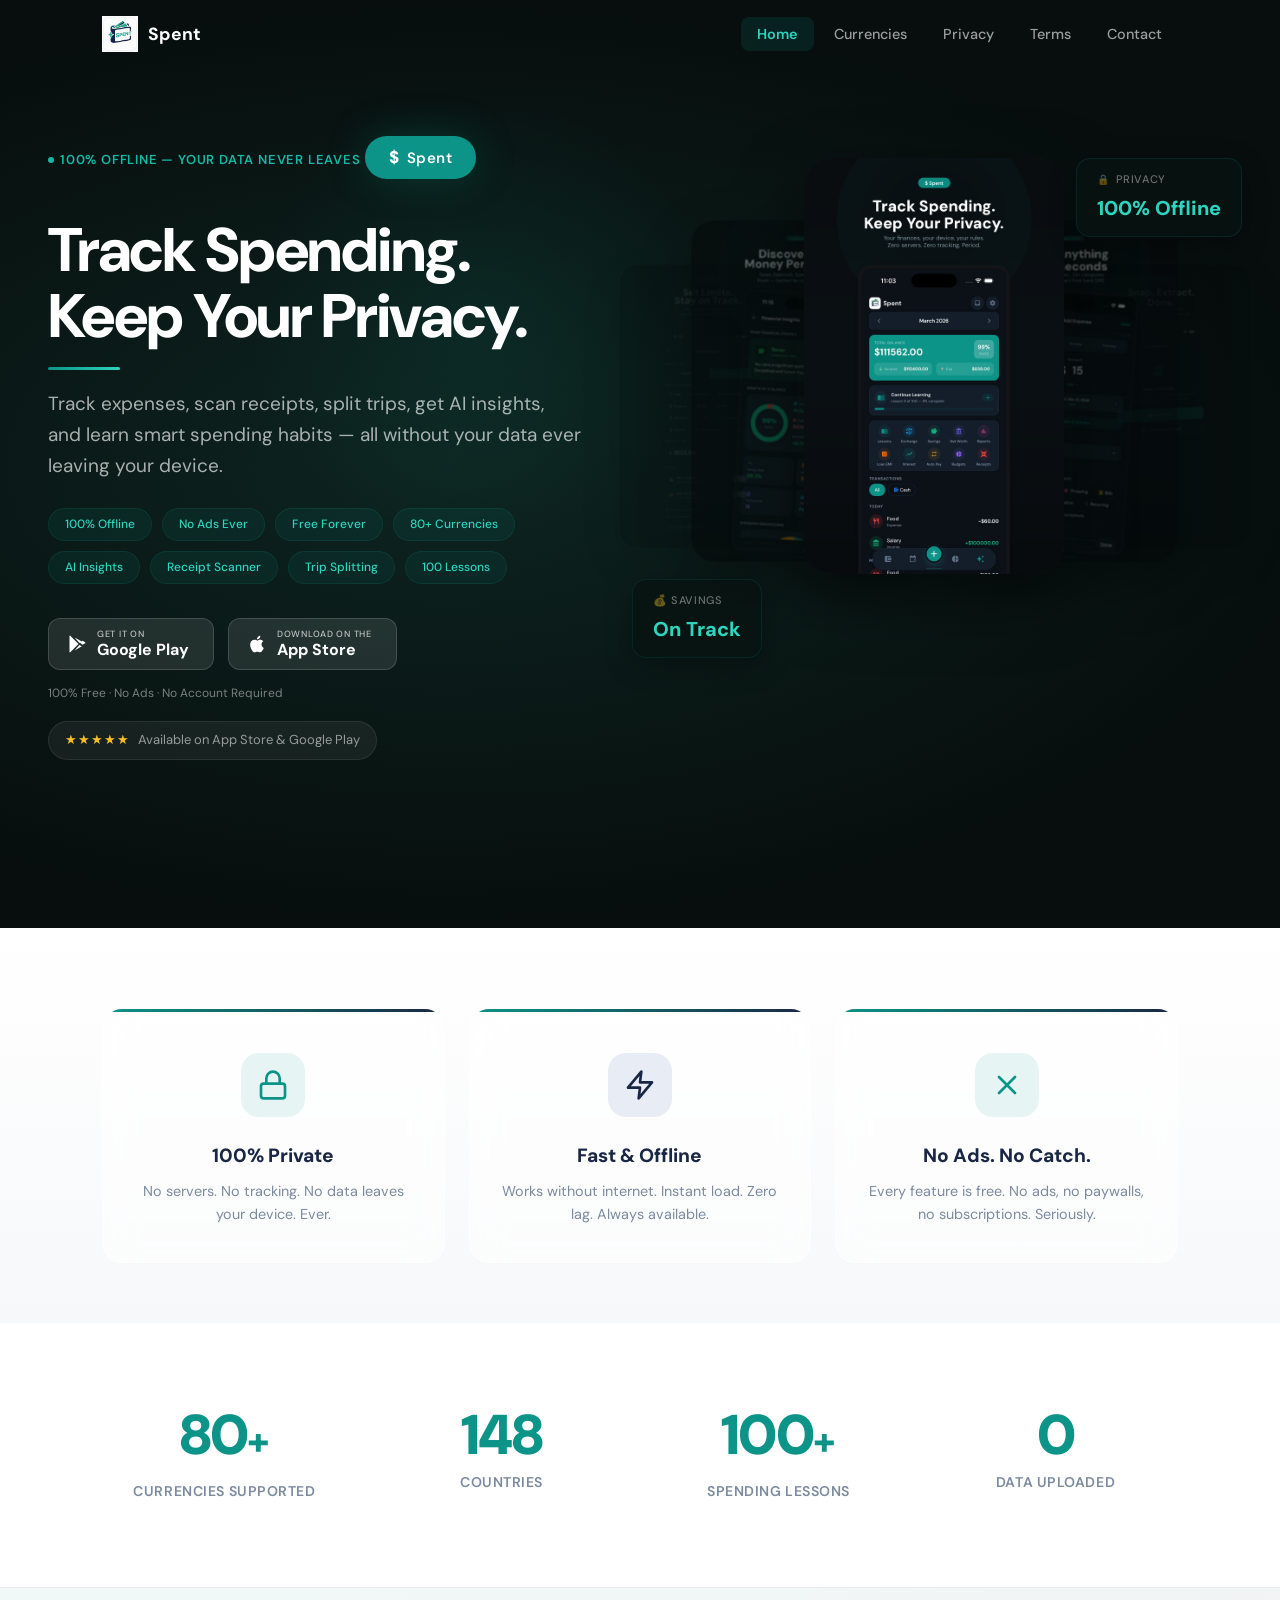
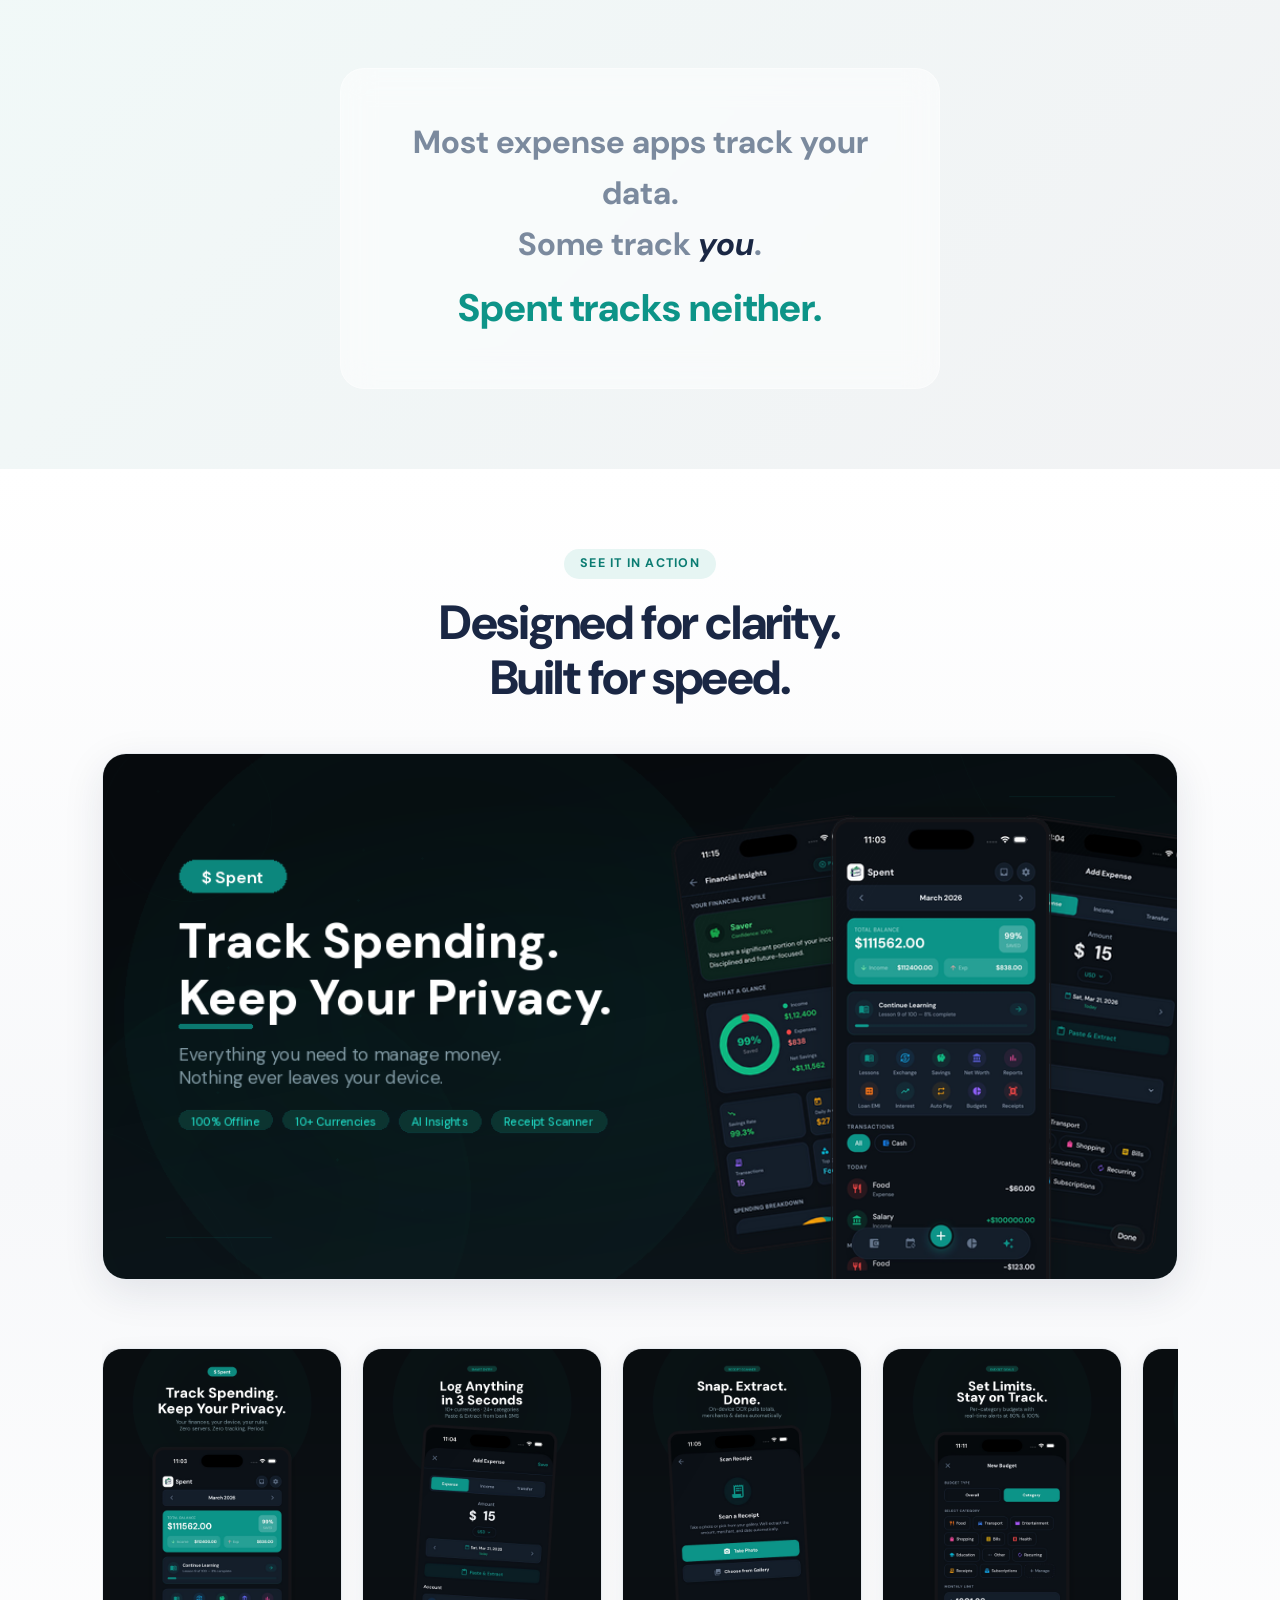
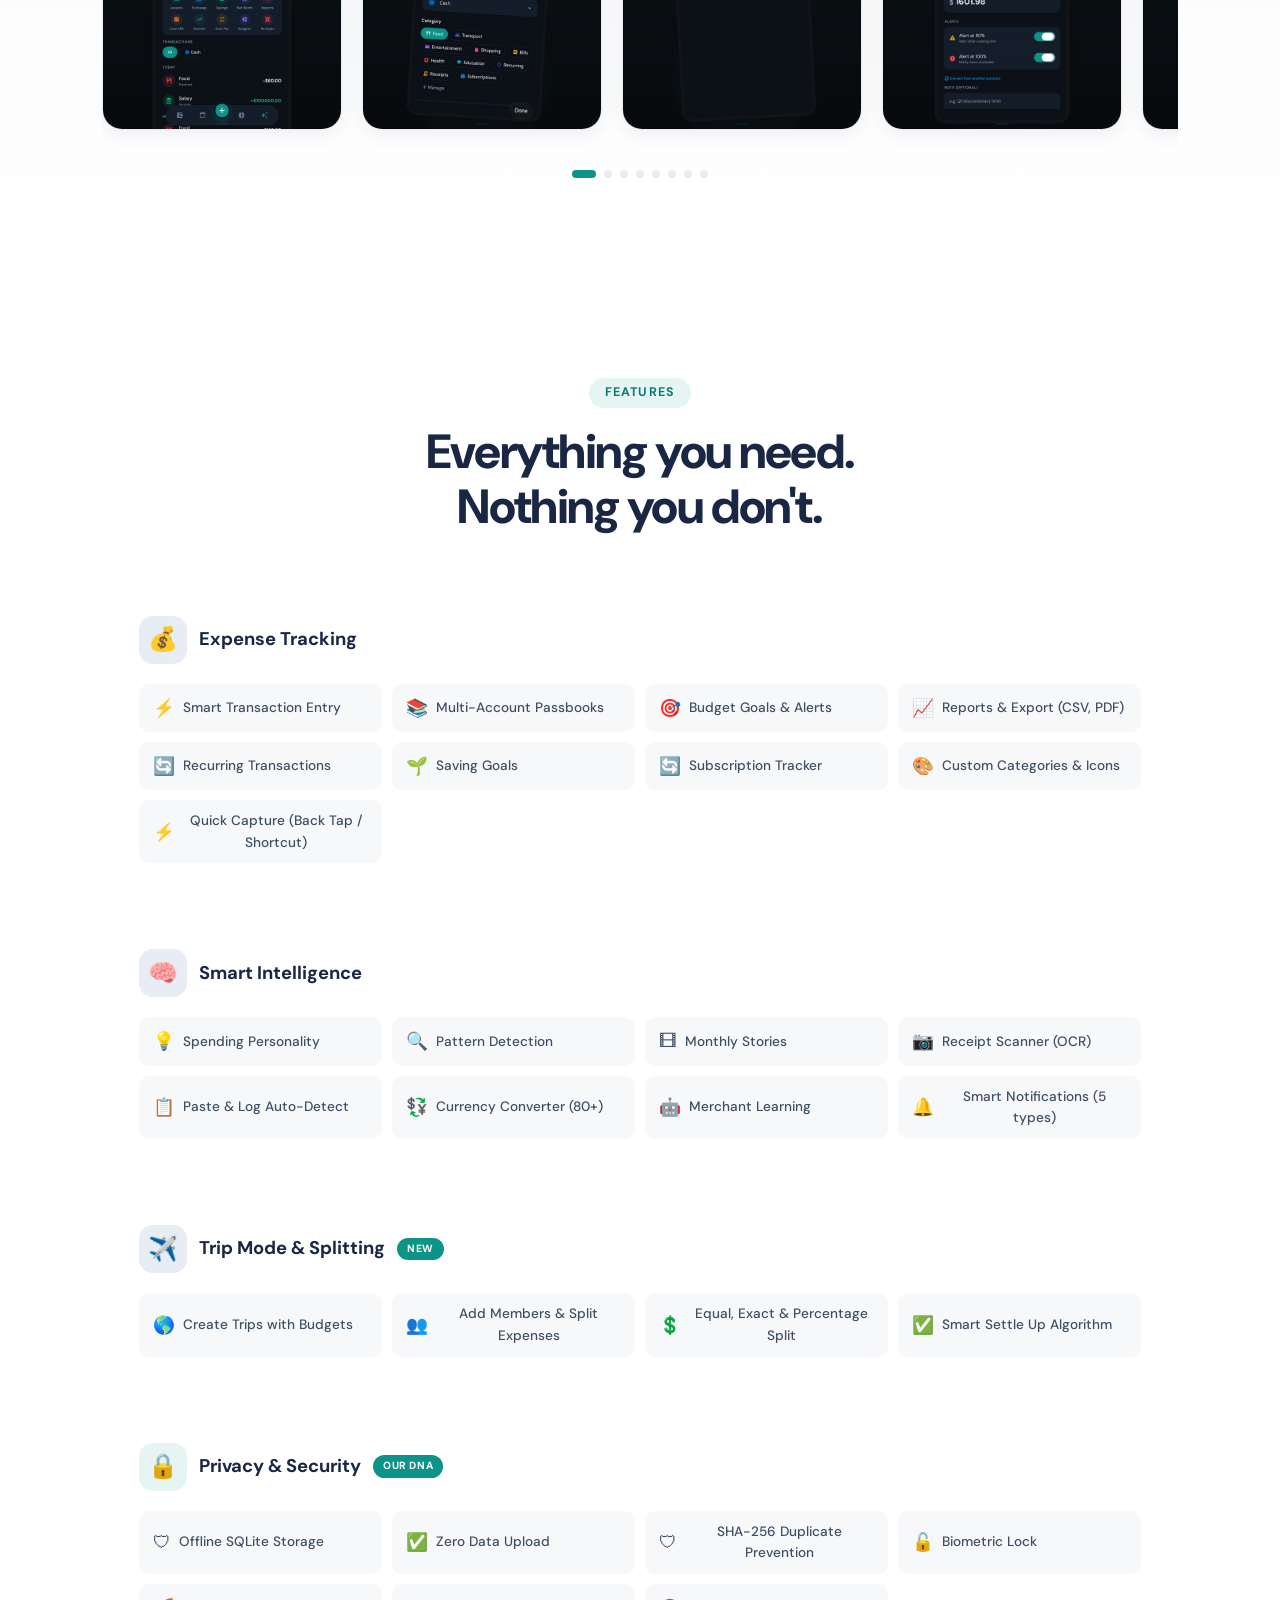
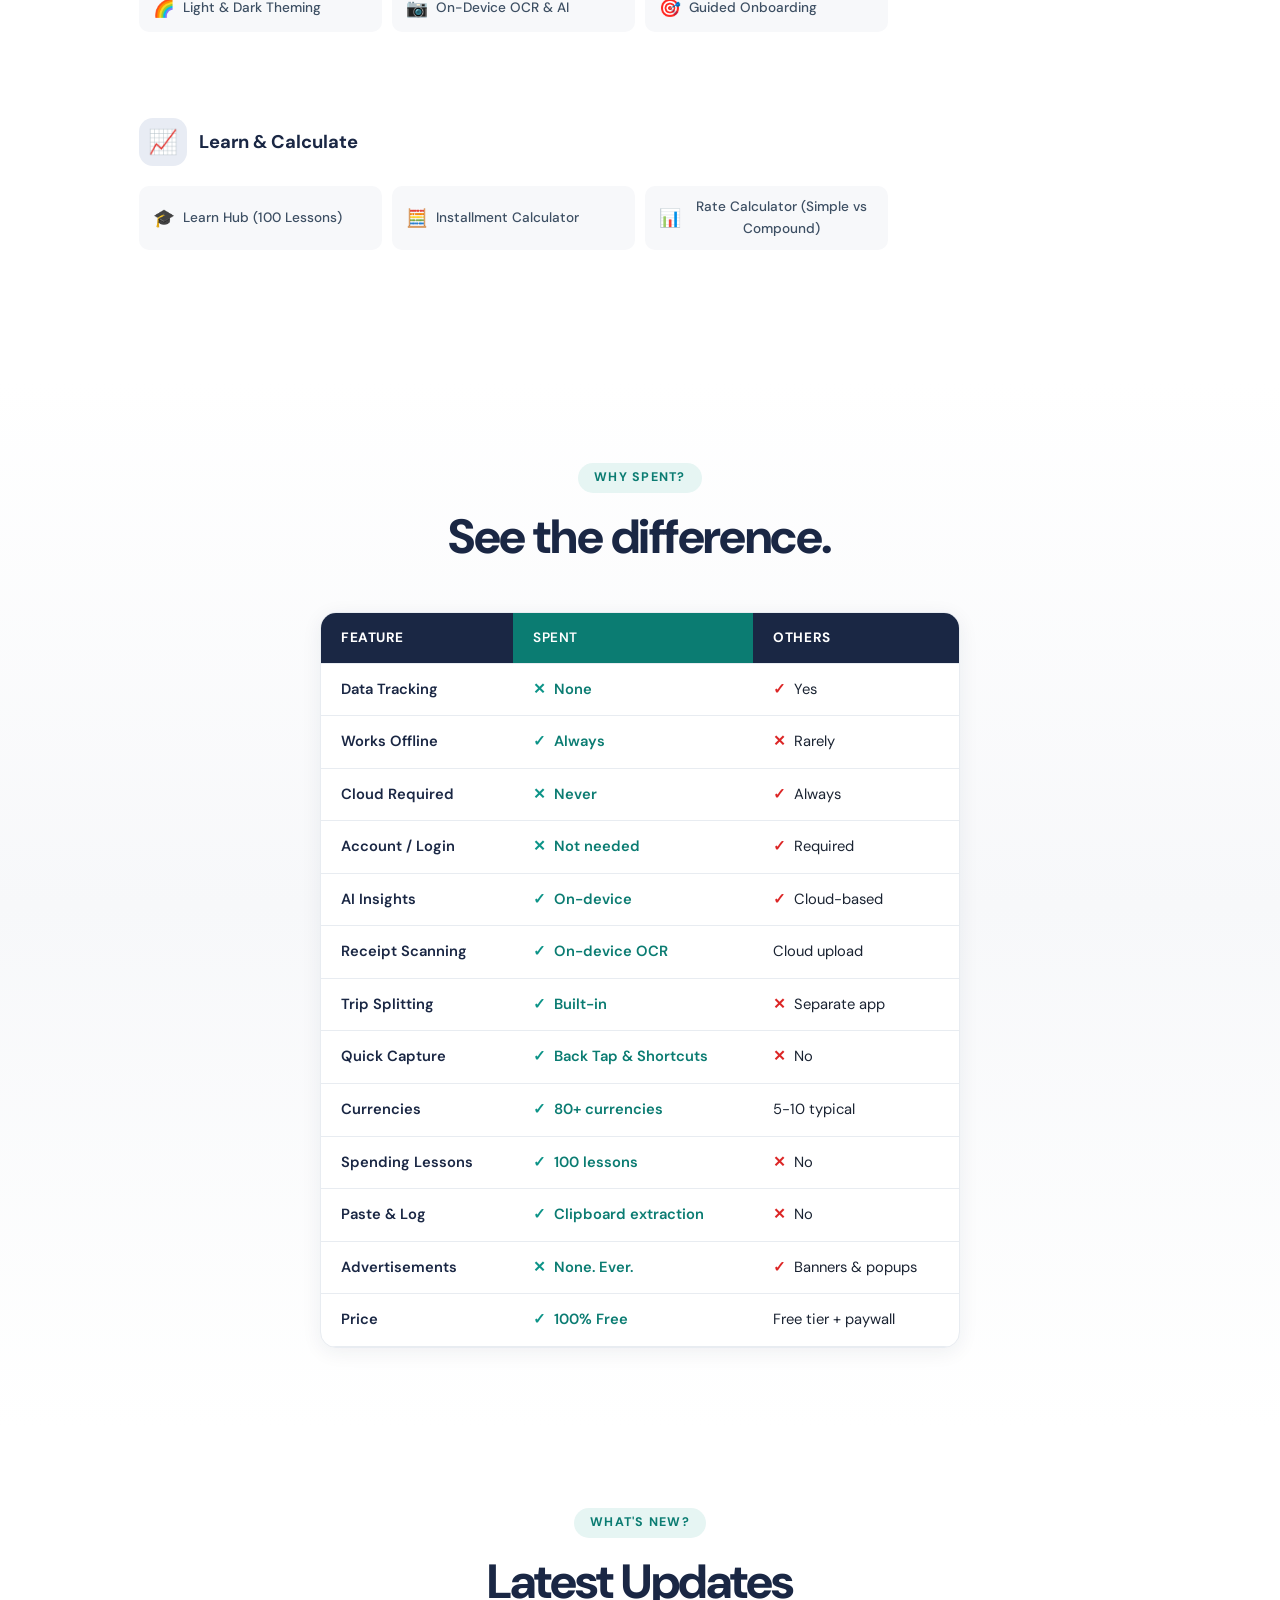
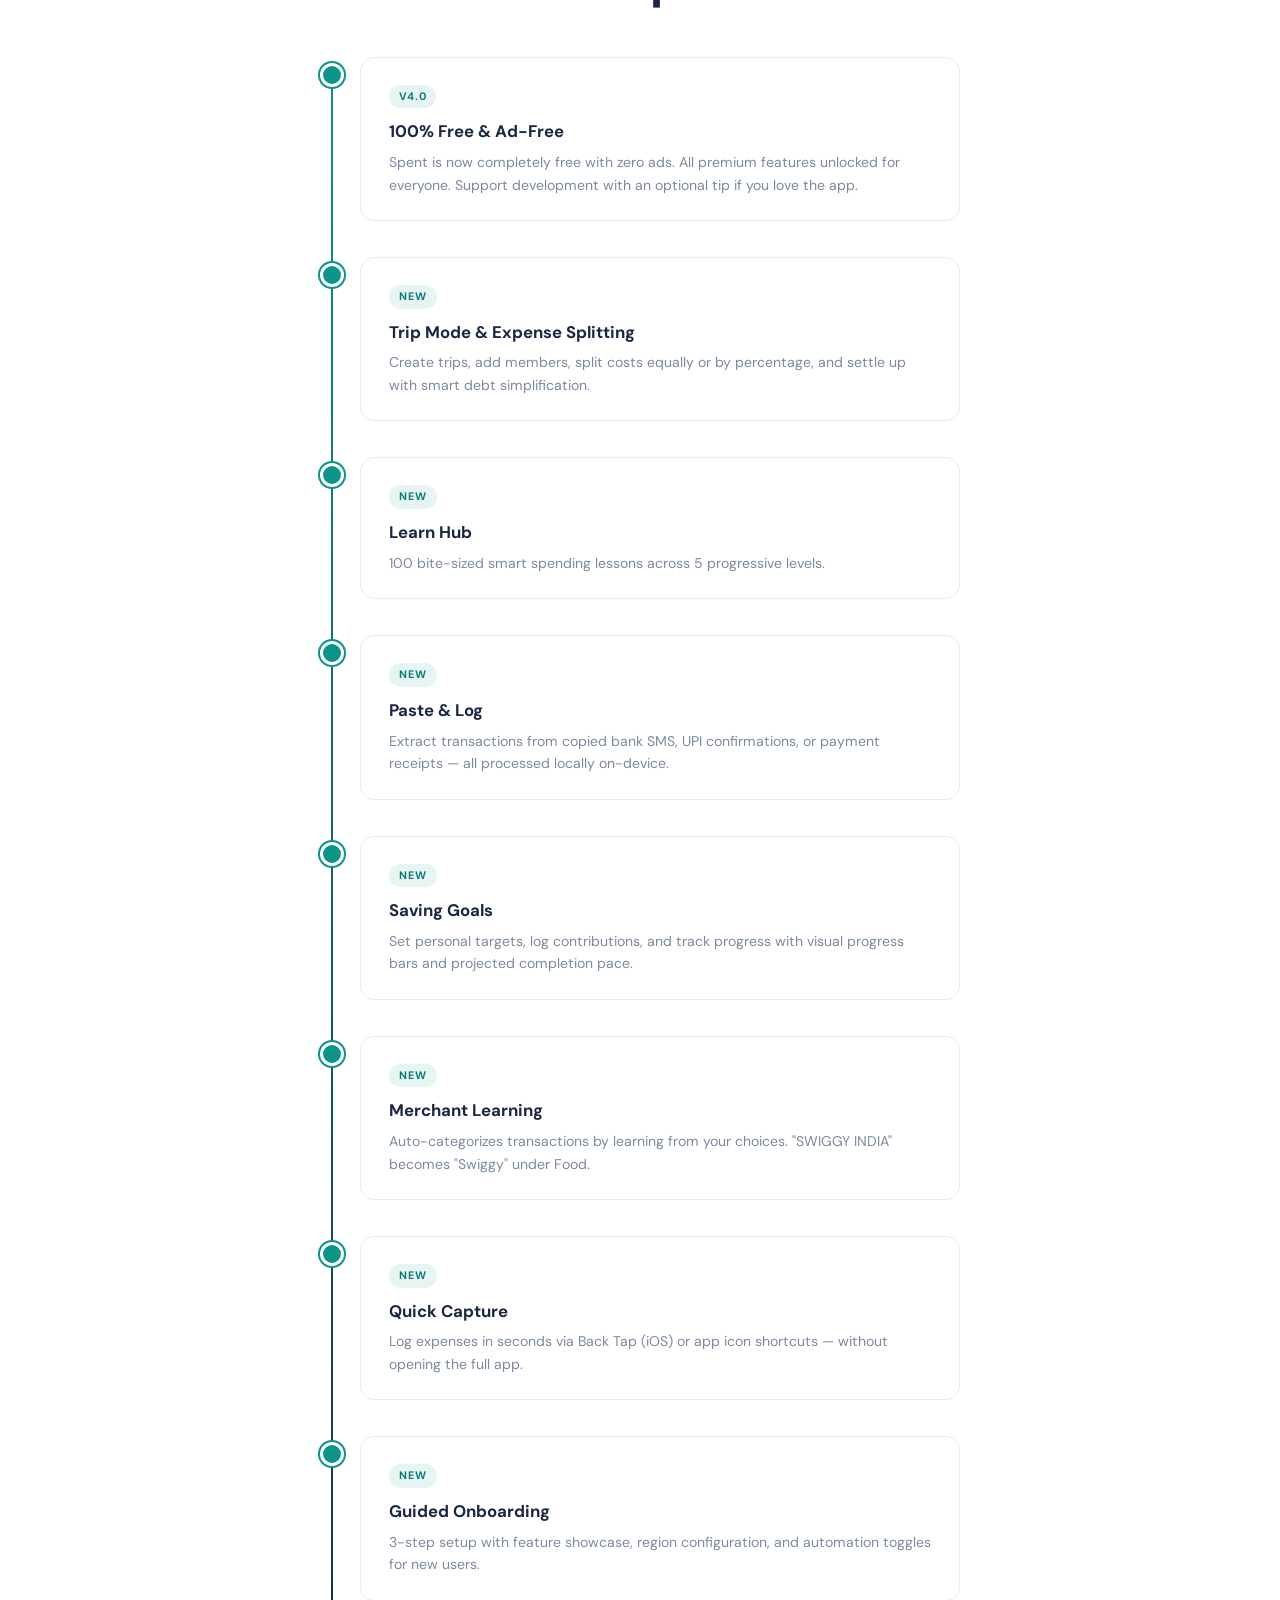
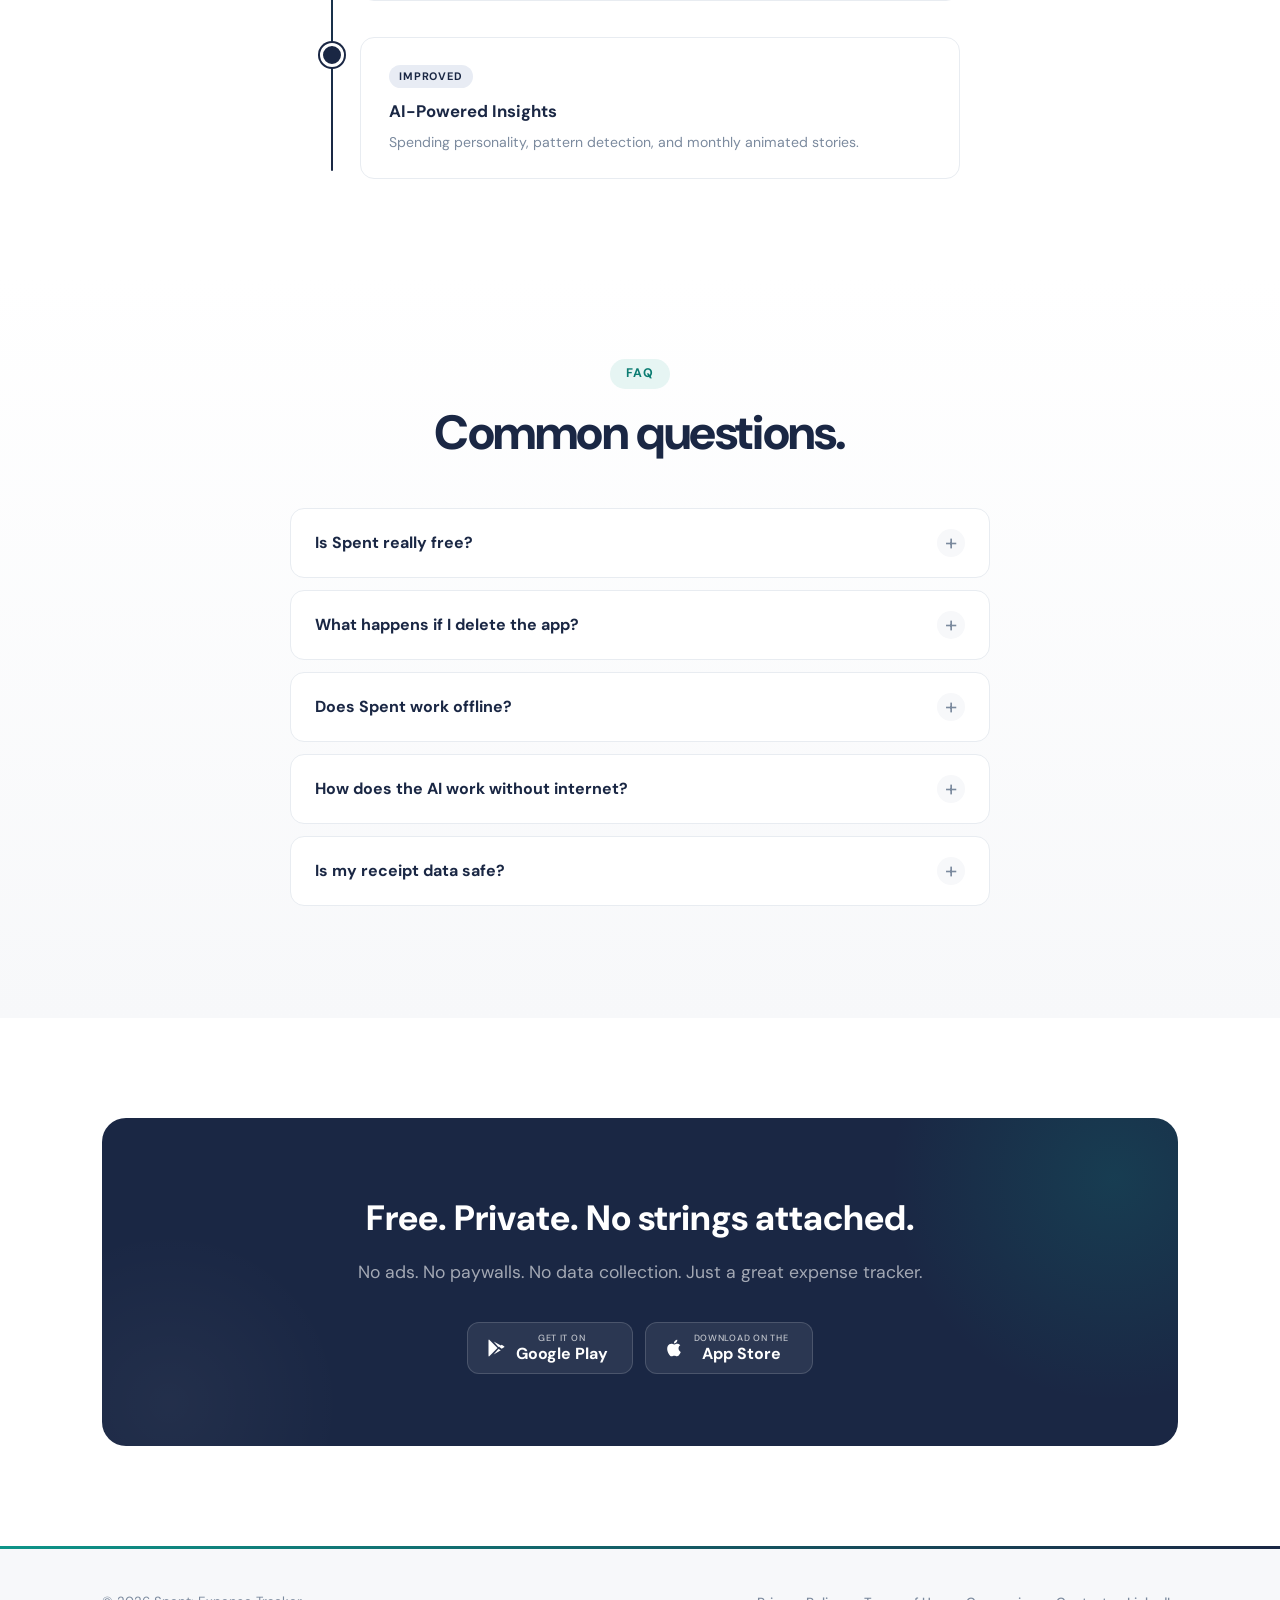
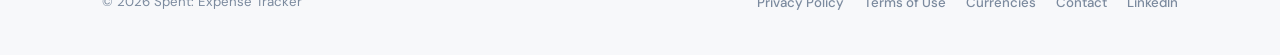
==== commit ada30939: "Revert index.html to pre-session design Restores the original landing page (multi-page, styles.css) " ====
--- a/index.html
+++ b/index.html
@@ -1,747 +1,670 @@
 <!DOCTYPE html>
 <html lang="en">
 <head>
-<meta charset="UTF-8">
-<meta name="viewport" content="width=device-width, initial-scale=1.0, viewport-fit=cover">
-<title>Spent — Privacy-first expense tracker</title>
-<meta name="description" content="Spent is a privacy-first, offline-first expense tracker for Android and iOS. Track expenses, scan receipts, split trips, get on-device AI insights. No servers, no tracking, no account. 100% free, no ads.">
-<meta name="theme-color" content="#050D0C">
-<meta property="og:title" content="Spent — Track Spending. Keep Your Privacy.">
-<meta property="og:description" content="Privacy-first, offline-first expense tracker. No servers. No tracking. No account. 100% free, no ads.">
-<meta property="og:image" content="https://rahulbhichher.github.io/images/spent_feature_graphic.png">
-<meta property="og:type" content="website">
-<link rel="icon" type="image/png" href="https://rahulbhichher.github.io/logo.png">
-<link rel="preconnect" href="https://fonts.googleapis.com">
-<link rel="preconnect" href="https://fonts.gstatic.com" crossorigin>
-<!-- warm the cache for the in-app pages so they open instantly -->
-<link rel="prefetch" href="currencies.html" as="document">
-<link rel="prefetch" href="privacy.html" as="document">
-<link rel="prefetch" href="terms.html" as="document">
-<link rel="prefetch" href="contact.html" as="document">
-<link rel="prefetch" href="styles.css" as="style">
-<link href="https://fonts.googleapis.com/css2?family=Bricolage+Grotesque:opsz,wght@12..96,700;12..96,800&family=Hanken+Grotesk:wght@400;500;600&display=swap" rel="stylesheet">
-<style>
-  :root{
-    --bg0:#050D0C; --bg1:#0B1614; --bg2:#0D2420;
-    --teal:#2DD4BF; --teal2:#14B8A6; --teal3:#0D9488;
-    --text:#F4F8F6; --text2:rgba(244,248,246,.64); --text3:rgba(244,248,246,.40);
-    --glass:rgba(255,255,255,.05); --glass-bd:rgba(255,255,255,.10);
-    --shadow:0 24px 60px rgba(0,0,0,.45);
-    --r-tile:24px; --r-card:16px; --r-pill:100px;
-    --gap:clamp(9px,1.1vw,13px);
-    --pad:clamp(16px,2.2vw,26px);
-    --display:'Bricolage Grotesque',system-ui,sans-serif;
-    --body:'Hanken Grotesk',system-ui,sans-serif;
-    --vh:100vh;
-  }
-  @supports (height:100dvh){:root{--vh:100dvh}}
-  *{box-sizing:border-box;margin:0;padding:0;-webkit-tap-highlight-color:transparent}
-  html{scroll-behavior:smooth}
-  html,body{height:var(--vh);overflow:hidden}
-  body{
-    font-family:var(--body);
-    background:var(--bg0);
-    color:var(--text);
-    -webkit-font-smoothing:antialiased;
-    position:relative;
-    overscroll-behavior:none;
-  }
-  /* App-chrome elements aren't selectable; document content is */
-  .topbar,.nav,.strip,.tabbar,.btn-cta,.badge,.pill,.rating,.eyebrow,.mini-pill{user-select:none}
-
-  /* Atmosphere */
-  .bg-atmos{position:fixed;inset:0;z-index:0;pointer-events:none;overflow:hidden;
-    background:
-      radial-gradient(1100px 800px at 8% -5%, rgba(45,212,191,.16), transparent 60%),
-      radial-gradient(900px 700px at 100% 105%, rgba(13,148,136,.14), transparent 60%),
-      linear-gradient(160deg,var(--bg0),var(--bg1) 55%,var(--bg2));
-  }
-  .orb{position:absolute;border-radius:50%;filter:blur(60px);opacity:.5}
-  .orb.a{width:460px;height:460px;left:-120px;top:-140px;background:radial-gradient(circle,rgba(45,212,191,.35),transparent 70%);animation:drift1 24s ease-in-out infinite}
-  .orb.b{width:520px;height:520px;right:-160px;bottom:-180px;background:radial-gradient(circle,rgba(20,184,166,.3),transparent 70%);animation:drift2 30s ease-in-out infinite}
-  @keyframes drift1{0%,100%{transform:translate(0,0)}50%{transform:translate(60px,40px)}}
-  @keyframes drift2{0%,100%{transform:translate(0,0)}50%{transform:translate(-50px,-40px)}}
-  .particle{position:absolute;width:3px;height:3px;border-radius:50%;background:var(--teal);opacity:0;bottom:-10px;animation:rise linear infinite}
-  @keyframes rise{0%{transform:translateY(0);opacity:0}10%{opacity:.5}90%{opacity:.4}100%{transform:translateY(-105vh);opacity:0}}
-
-  /* Shell */
-  .shell{position:relative;z-index:1;height:var(--vh);max-width:1500px;margin:0 auto;
-    padding:max(var(--gap),env(safe-area-inset-top)) max(var(--gap),env(safe-area-inset-right)) max(var(--gap),env(safe-area-inset-bottom)) max(var(--gap),env(safe-area-inset-left));
-    display:flex;flex-direction:column;gap:var(--gap)}
-
-  /* Glass base + gloss streak */
-  .glass{position:relative;background:var(--glass);border:1px solid var(--glass-bd);
-    backdrop-filter:blur(22px);-webkit-backdrop-filter:blur(22px);border-radius:var(--r-tile);
-    box-shadow:var(--shadow);overflow:hidden}
-  .glass::before{content:"";position:absolute;top:0;left:8%;right:8%;height:1px;
-    background:linear-gradient(90deg,transparent,rgba(255,255,255,.5),transparent);pointer-events:none}
-
-  /* ===== Glassy buttons ===== */
-  .btn-glass{background:rgba(255,255,255,.06);border:1px solid rgba(255,255,255,.14);
-    backdrop-filter:blur(14px) saturate(140%);-webkit-backdrop-filter:blur(14px) saturate(140%);
-    color:var(--text);border-radius:var(--r-pill);cursor:pointer;font-family:inherit;transition:.2s;
-    -webkit-appearance:none;appearance:none}
-  .btn-glass:hover{background:rgba(255,255,255,.12);transform:translateY(-2px)}
-  .btn-glass:active{transform:translateY(0) scale(.97)}
-  .btn-cta{display:inline-flex;align-items:center;gap:8px;padding:11px 20px;font-family:var(--display);
-    font-weight:700;font-size:14px;color:#EAFBF7;text-decoration:none;border-radius:var(--r-pill);white-space:nowrap;cursor:pointer;
-    background:linear-gradient(160deg,rgba(45,212,191,.30),rgba(20,184,166,.13));
-    border:1px solid rgba(45,212,191,.5);
-    backdrop-filter:blur(16px) saturate(160%);-webkit-backdrop-filter:blur(16px) saturate(160%);
-    box-shadow:0 10px 30px rgba(45,212,191,.22),inset 0 1px 0 rgba(255,255,255,.18);transition:.2s}
-  .btn-cta:hover{transform:translateY(-2px);box-shadow:0 14px 36px rgba(45,212,191,.34),inset 0 1px 0 rgba(255,255,255,.26)}
-  .btn-cta:active{transform:translateY(0) scale(.98)}
-  .icon-btn{display:flex;align-items:center;justify-content:center;width:40px;height:40px;border-radius:50%;font-size:18px;line-height:1}
-
-  /* Top bar */
-  .topbar{flex:0 0 auto;display:flex;align-items:center;gap:14px;padding:10px clamp(12px,1.6vw,18px)}
-  .logo{display:flex;align-items:center;gap:10px;font-family:var(--display);font-weight:800;font-size:clamp(17px,2vw,20px);color:var(--text);text-decoration:none;background:none;border:none;cursor:pointer}
-  .logo img{width:30px;height:30px;border-radius:8px}
-  .nav{display:flex;gap:4px;margin:0 auto;background:rgba(255,255,255,.04);border:1px solid var(--glass-bd);border-radius:var(--r-pill);padding:4px;backdrop-filter:blur(14px)}
-  .nav button{color:var(--text2);background:none;border:none;font-family:inherit;font-size:14px;font-weight:500;padding:9px 16px;border-radius:var(--r-pill);transition:.2s;cursor:pointer}
-  .nav button:hover,.nav button.active{color:var(--text);background:rgba(255,255,255,.08)}
-  .rating{display:flex;align-items:center;gap:8px;font-size:13px;color:var(--text2);background:rgba(255,255,255,.04);border:1px solid var(--glass-bd);border-radius:var(--r-pill);padding:8px 14px;white-space:nowrap;backdrop-filter:blur(14px)}
-  .rating .stars{color:#FBBF24;letter-spacing:1px}
-
-  /* Bento */
-  .bento{flex:1 1 auto;display:grid;gap:var(--gap);min-height:0;
-    grid-template-columns:1.5fr 1.18fr .95fr;
-    grid-template-rows:1fr 1fr;
-    grid-template-areas:"hero phone privacy" "hero phone stats";}
-  .tile{padding:var(--pad);display:flex;flex-direction:column;min-height:0}
-  .a-hero{grid-area:hero}.a-phone{grid-area:phone}.a-privacy{grid-area:privacy}.a-stats{grid-area:stats}
-
-  /* Load animation */
-  .rise-in{opacity:0;transform:translateY(22px);animation:riseIn .7s cubic-bezier(.2,.7,.2,1) forwards}
-  @keyframes riseIn{to{opacity:1;transform:translateY(0)}}
-
-  /* Hero */
-  .eyebrow{display:inline-flex;align-items:center;gap:8px;font-size:11.5px;font-weight:600;letter-spacing:.14em;text-transform:uppercase;color:var(--teal);margin-bottom:auto}
-  .dot{width:8px;height:8px;border-radius:50%;background:var(--teal);box-shadow:0 0 0 0 rgba(45,212,191,.6);animation:pulse 2.2s infinite;flex:0 0 auto}
-  @keyframes pulse{0%{box-shadow:0 0 0 0 rgba(45,212,191,.55)}70%{box-shadow:0 0 0 10px rgba(45,212,191,0)}100%{box-shadow:0 0 0 0 rgba(45,212,191,0)}}
-  h1{font-family:var(--display);font-weight:800;line-height:1.0;letter-spacing:-.02em;
-    font-size:clamp(32px,4.6vw,68px);margin-top:clamp(10px,1.6vw,18px)}
-  h1 .teal{color:var(--teal)}
-  .underline{width:60px;height:4px;border-radius:4px;background:var(--teal);margin:clamp(12px,1.6vw,20px) 0 14px}
-  .subtitle{font-size:clamp(13.5px,1.1vw,17px);color:var(--text2);max-width:46ch;line-height:1.5}
-  .pills{display:flex;flex-wrap:wrap;gap:8px;margin:clamp(14px,1.8vw,22px) 0}
-  .pill{font-size:clamp(11.5px,.95vw,12.5px);font-weight:500;color:var(--text2);background:rgba(255,255,255,.05);border:1px solid var(--glass-bd);border-radius:var(--r-pill);padding:7px 13px;transition:.2s}
-  .pill:hover{transform:translateY(-2px);color:var(--text);border-color:rgba(45,212,191,.5)}
-  .badges{display:flex;gap:12px;flex-wrap:wrap;margin-top:auto}
-  .badge{display:flex;align-items:center;gap:11px;color:var(--text);border-radius:14px;padding:10px 18px;text-decoration:none;transition:.2s;min-width:168px;
-    background:rgba(255,255,255,.06);border:1px solid rgba(255,255,255,.14);
-    backdrop-filter:blur(14px) saturate(140%);-webkit-backdrop-filter:blur(14px) saturate(140%);
-    box-shadow:inset 0 1px 0 rgba(255,255,255,.12)}
-  .badge:hover{transform:translateY(-3px);background:rgba(255,255,255,.12);box-shadow:0 12px 28px rgba(0,0,0,.4),inset 0 1px 0 rgba(255,255,255,.16)}
-  .badge svg{width:26px;height:26px;flex:0 0 auto}
-  .badge .small{font-size:10px;letter-spacing:.06em;text-transform:uppercase;opacity:.55;line-height:1.1}
-  .badge .big{font-family:var(--display);font-weight:700;font-size:17px;line-height:1.15}
-
-  /* Phone tile */
-  .a-phone{align-items:center;justify-content:center;perspective:1400px;overflow:visible}
-  .phone-stage{position:relative;width:100%;height:100%;display:flex;align-items:center;justify-content:center;transform-style:preserve-3d}
-  .phone{position:relative;height:90%;max-height:560px;aspect-ratio:9/19;border-radius:38px;
-    background:#04100E;border:1px solid rgba(255,255,255,.14);
-    box-shadow:0 40px 90px rgba(0,0,0,.6),inset 0 0 0 6px #02100D;
-    transform:rotateY(-13deg) rotateX(4deg);transform-style:preserve-3d;
-    transition:transform .25s ease-out;overflow:hidden}
-  .phone img{width:100%;height:100%;object-fit:cover;object-position:top center;display:block;border-radius:32px}
-  .notch{position:absolute;top:10px;left:50%;transform:translateX(-50%);width:90px;height:18px;background:#02100D;border-radius:0 0 12px 12px;z-index:3}
-  .float{position:absolute;background:rgba(8,20,18,.72);border:1px solid var(--glass-bd);
-    backdrop-filter:blur(14px);-webkit-backdrop-filter:blur(14px);border-radius:var(--r-card);
-    padding:13px 15px;box-shadow:0 16px 40px rgba(0,0,0,.5);z-index:5}
-  .float::before{content:"";position:absolute;top:0;left:12%;right:12%;height:1px;background:linear-gradient(90deg,transparent,rgba(255,255,255,.4),transparent)}
-  .f-balance{left:-6%;top:14%;animation:bob 6s ease-in-out infinite}
-  .f-offline{right:-8%;top:42%;animation:bob 7s ease-in-out infinite .8s}
-  .f-saved{left:0%;bottom:10%;animation:bob 6.5s ease-in-out infinite .4s}
-  @keyframes bob{0%,100%{transform:translateY(0)}50%{transform:translateY(-8px)}}
-  .f-label{font-size:10.5px;color:var(--text3);letter-spacing:.05em;text-transform:uppercase;margin-bottom:4px}
-  .f-num{font-family:var(--display);font-weight:800;font-size:22px}
-  .chip-up{display:inline-flex;align-items:center;gap:4px;font-size:11px;font-weight:600;color:var(--teal);background:rgba(45,212,191,.13);border-radius:var(--r-pill);padding:3px 8px;margin-top:5px}
-  .sparkline{display:block;margin-top:8px}
-  .spark-path{fill:none;stroke:var(--teal);stroke-width:2.5;stroke-linecap:round;stroke-linejoin:round;
-    stroke-dasharray:240;stroke-dashoffset:240;animation:draw 1.8s ease-out .6s forwards}
-  @keyframes draw{to{stroke-dashoffset:0}}
-  .f-offline{display:flex;align-items:center;gap:9px}
-  .f-offline .txt{font-size:11.5px;font-weight:600;color:var(--text);line-height:1.3}
-  .progress{width:148px;height:7px;border-radius:var(--r-pill);background:rgba(255,255,255,.1);overflow:hidden;margin-top:8px}
-  .progress span{display:block;height:100%;width:0;border-radius:var(--r-pill);background:var(--teal);transition:width 1.6s cubic-bezier(.2,.7,.2,1) .5s}
-  .f-saved .row{display:flex;justify-content:space-between;align-items:baseline;gap:14px}
-  .f-saved .pct{font-family:var(--display);font-weight:800;font-size:18px;color:var(--teal)}
-
-  /* Privacy tile */
-  .a-privacy{background:linear-gradient(150deg,rgba(45,212,191,.12),rgba(13,148,136,.05));border-color:rgba(45,212,191,.28)}
-  .a-privacy::after{content:"";position:absolute;width:240px;height:240px;right:-60px;top:-60px;background:radial-gradient(circle,rgba(45,212,191,.3),transparent 70%);filter:blur(30px);pointer-events:none}
-  .icon-sq{width:46px;height:46px;border-radius:13px;display:flex;align-items:center;justify-content:center;
-    background:rgba(45,212,191,.16);border:1px solid rgba(45,212,191,.3);color:var(--teal);margin-bottom:auto}
-  .icon-sq svg{width:24px;height:24px}
-  .a-privacy h2{font-family:var(--display);font-weight:800;font-size:clamp(22px,2.3vw,34px);line-height:1.05;margin:14px 0 10px}
-  .a-privacy p{font-size:clamp(12.5px,1vw,13.5px);color:var(--text2);line-height:1.5}
-  .mini-pill{display:inline-flex;align-items:center;gap:7px;font-size:11.5px;font-weight:600;color:var(--teal);
-    background:rgba(45,212,191,.12);border:1px solid rgba(45,212,191,.28);border-radius:var(--r-pill);padding:7px 13px;margin-top:14px;align-self:flex-start}
-
-  /* Stats tile */
-  .a-stats{padding:clamp(12px,1.6vw,20px)}
-  .stats-grid{display:grid;grid-template-columns:1fr 1fr;grid-template-rows:1fr 1fr;gap:clamp(8px,1vw,12px);height:100%}
-  .stat{position:relative;background:rgba(255,255,255,.04);border:1px solid var(--glass-bd);border-radius:var(--r-card);padding:13px 14px;display:flex;flex-direction:column;justify-content:center}
-  .stat .si{color:var(--teal);width:18px;height:18px;margin-bottom:7px}
-  .stat .sv{font-family:var(--display);font-weight:800;font-size:clamp(18px,1.7vw,26px);line-height:1}
-  .stat .sl{font-size:11px;color:var(--text2);margin-top:3px;line-height:1.25}
-  .live-dot{position:absolute;top:11px;right:11px;display:inline-flex;align-items:center;gap:5px;font-size:9px;letter-spacing:.05em;text-transform:uppercase;color:var(--teal)}
-
-  /* Bottom strip */
-  .strip{flex:0 0 auto;display:grid;grid-template-columns:repeat(4,1fr);gap:var(--gap)}
-  .chip{display:flex;align-items:center;gap:14px;padding:clamp(12px,1.5vw,16px) clamp(14px,1.6vw,18px);cursor:pointer;text-align:left;border:1px solid var(--glass-bd);width:100%;font-family:inherit}
-  .chip .csq{width:40px;height:40px;border-radius:11px;flex:0 0 auto;display:flex;align-items:center;justify-content:center;background:rgba(45,212,191,.14);border:1px solid rgba(45,212,191,.28);color:var(--teal)}
-  .chip .csq svg{width:20px;height:20px}
-  .chip .ctxt{flex:1 1 auto;min-width:0}
-  .chip .clabel{font-size:10px;letter-spacing:.1em;text-transform:uppercase;color:var(--text3)}
-  .chip .ctitle{font-family:var(--display);font-weight:700;font-size:15px;color:var(--text);margin-top:2px;white-space:nowrap;overflow:hidden;text-overflow:ellipsis}
-  .chip .carrow{width:34px;height:34px;border-radius:50%;flex:0 0 auto;display:flex;align-items:center;justify-content:center;border:1px solid var(--glass-bd);color:var(--text2);transition:.2s}
-  .chip:hover{transform:translateY(-3px);border-color:rgba(45,212,191,.4)}
-  .chip:hover .carrow{background:var(--teal);color:#04211C;border-color:var(--teal)}
-  .chip:active{transform:translateY(0) scale(.99)}
-  .chip .carrow svg{width:16px;height:16px}
-
-  /* Mobile bottom tab bar (app feel) */
-  .tabbar{display:none}
-
-  /* Modals */
-  .overlay{position:fixed;inset:0;z-index:50;display:none;align-items:center;justify-content:center;padding:24px;
-    background:rgba(3,8,7,.62);backdrop-filter:blur(10px);-webkit-backdrop-filter:blur(10px)}
-  .overlay.open{display:flex;animation:fadeIn .25s ease}
-  @keyframes fadeIn{from{opacity:0}to{opacity:1}}
-  .modal{position:relative;width:min(820px,100%);max-height:86vh;overflow-y:auto;-webkit-overflow-scrolling:touch;
-    background:linear-gradient(160deg,rgba(13,30,27,.96),rgba(8,18,16,.96));
-    border:1px solid var(--glass-bd);border-radius:26px;box-shadow:0 40px 100px rgba(0,0,0,.6);
-    padding:clamp(20px,3vw,32px);animation:popIn .3s cubic-bezier(.2,.7,.2,1)}
-  @keyframes popIn{from{opacity:0;transform:translateY(20px) scale(.98)}to{opacity:1;transform:none}}
-  .modal::-webkit-scrollbar{width:8px}.modal::-webkit-scrollbar-thumb{background:rgba(255,255,255,.15);border-radius:8px}
-  .modal h3{font-family:var(--display);font-weight:800;font-size:clamp(22px,3vw,26px);padding-right:44px}
-  .modal .lead{color:var(--text2);font-size:14px;margin-top:6px}
-  .x{position:absolute;top:20px;right:20px}
-  .x:hover{transform:rotate(90deg) translateY(0)}
-  .mgroups{display:grid;grid-template-columns:1fr 1fr;gap:14px;margin-top:22px}
-  .mgroup{background:rgba(255,255,255,.04);border:1px solid var(--glass-bd);border-radius:var(--r-card);padding:16px}
-  .mgroup .gh{display:flex;align-items:center;gap:10px;margin-bottom:11px;flex-wrap:wrap}
-  .mgroup .gi{width:34px;height:34px;border-radius:9px;display:flex;align-items:center;justify-content:center;background:rgba(45,212,191,.14);color:var(--teal);flex:0 0 auto}
-  .mgroup .gi svg{width:18px;height:18px}
-  .mgroup .gt{font-family:var(--display);font-weight:700;font-size:15px}
-  .nbadge{font-size:9.5px;font-weight:700;letter-spacing:.06em;text-transform:uppercase;color:#04211C;background:var(--teal);border-radius:var(--r-pill);padding:3px 8px}
-  .dnabadge{font-size:9.5px;font-weight:700;letter-spacing:.06em;text-transform:uppercase;color:var(--teal);background:rgba(45,212,191,.14);border:1px solid rgba(45,212,191,.3);border-radius:var(--r-pill);padding:3px 8px}
-  .fchips{display:flex;flex-wrap:wrap;gap:6px}
-  .fchips span{font-size:11.5px;color:var(--text2);background:rgba(255,255,255,.05);border:1px solid var(--glass-bd);border-radius:var(--r-pill);padding:5px 11px}
-  /* compare table */
-  .ctable{width:100%;border-collapse:collapse;margin-top:22px;font-size:clamp(12.5px,1.4vw,13.5px)}
-  .ctable th,.ctable td{padding:11px 14px;text-align:left;border-bottom:1px solid rgba(255,255,255,.07)}
-  .ctable th{font-family:var(--display);font-size:12px;letter-spacing:.05em;text-transform:uppercase;color:var(--text3)}
-  .ctable th.cspent,.ctable td.cspent{color:var(--teal);font-weight:600}
-  .ctable td.cother{color:var(--text3)}
-  .ctable td:first-child{color:var(--text);font-weight:500}
-  /* updates */
-  .ulist{margin-top:20px;display:flex;flex-direction:column;gap:12px}
-  .urow{display:flex;gap:14px;align-items:flex-start;background:rgba(255,255,255,.04);border:1px solid var(--glass-bd);border-radius:var(--r-card);padding:14px 16px}
-  .utag{font-size:10px;font-weight:700;letter-spacing:.05em;text-transform:uppercase;color:var(--teal);background:rgba(45,212,191,.13);border:1px solid rgba(45,212,191,.28);border-radius:var(--r-pill);padding:4px 10px;white-space:nowrap;flex:0 0 auto;margin-top:1px}
-  .urow .ut{font-family:var(--display);font-weight:700;font-size:14.5px}
-  .urow .ud{font-size:13px;color:var(--text2);margin-top:2px}
-  /* faq */
-  .faq{margin-top:20px;display:flex;flex-direction:column;gap:12px}
-  .faq .q{font-family:var(--display);font-weight:700;font-size:16px;color:var(--text)}
-  .faq .a{font-size:13.5px;color:var(--text2);line-height:1.55;margin-top:5px}
-  .faq .item{border-bottom:1px solid rgba(255,255,255,.07);padding-bottom:12px}
-
-  /* ===== In-app page sheet (prerendered iframes) ===== */
-  .sheet{padding:clamp(0px,3vw,40px)}
-  .sheet-card{display:flex;flex-direction:column;width:min(1000px,100%);height:min(90vh,920px);max-height:90dvh;
-    background:linear-gradient(160deg,rgba(13,30,27,.97),rgba(8,18,16,.97));
-    border:1px solid var(--glass-bd);border-radius:26px;overflow:hidden;
-    box-shadow:0 40px 100px rgba(0,0,0,.6);animation:popIn .3s cubic-bezier(.2,.7,.2,1)}
-  .sheet-head{flex:0 0 auto;display:flex;align-items:center;justify-content:space-between;gap:12px;
-    padding:13px 14px 13px 20px;border-bottom:1px solid var(--glass-bd);background:rgba(255,255,255,.03)}
-  .sheet-title{font-family:var(--display);font-weight:800;font-size:18px}
-  .sheet-body{flex:1 1 auto;min-height:0;position:relative;background:#fff}
-  .page-frame{position:absolute;inset:0;width:100%;height:100%;border:0;display:none}
-  .page-frame.show{display:block}
-  .sheet-spinner{position:absolute;inset:0;display:flex;align-items:center;justify-content:center;background:#fff;color:#0D9488;font-family:var(--display);font-weight:700;font-size:14px;z-index:2}
-  .sheet-spinner .ring{width:22px;height:22px;border:3px solid rgba(13,148,136,.25);border-top-color:#0D9488;border-radius:50%;margin-right:10px;animation:spin .8s linear infinite}
-  @keyframes spin{to{transform:rotate(360deg)}}
-
-  /* ===== Responsive ===== */
-  @media (max-width:1100px){
-    :root{--pad:clamp(14px,2vw,22px)}
-    .badge{min-width:150px;padding:9px 14px}
-    .badge .big{font-size:15px}
-  }
-  @media (max-width:980px){
-    html,body{height:auto;overflow:auto}
-    .shell{height:auto;min-height:var(--vh);padding-bottom:calc(var(--gap) + 70px + env(safe-area-inset-bottom))}
-    .nav,.rating{display:none}
-    .topbar{justify-content:space-between}
-    .bento{grid-template-columns:1fr;grid-template-rows:none;
-      grid-template-areas:"hero" "phone" "privacy" "stats"}
-    .a-phone{min-height:480px;perspective:none;padding-top:34px}
-    .phone{transform:none;height:auto;width:min(260px,70vw);max-height:none}
-    .float{position:relative;left:auto!important;right:auto!important;top:auto!important;bottom:auto!important;animation:none;margin:10px auto 0;width:fit-content}
-    .phone-stage{flex-direction:column;gap:12px;flex-wrap:wrap;height:auto;padding:6px 0}
-    .a-stats .stats-grid{min-height:200px}
-    .mgroups{grid-template-columns:1fr}
-    /* bottom tab bar */
-    .tabbar{display:flex;position:fixed;left:0;right:0;bottom:0;z-index:45;justify-content:space-around;gap:2px;
-      padding:8px 6px calc(8px + env(safe-area-inset-bottom));
-      background:rgba(7,16,14,.82);border-top:1px solid var(--glass-bd);
-      backdrop-filter:blur(22px) saturate(150%);-webkit-backdrop-filter:blur(22px) saturate(150%)}
-    .tabbar button{flex:1;min-width:0;background:none;border:none;color:var(--text3);font-family:inherit;font-size:10px;font-weight:600;
-      display:flex;flex-direction:column;align-items:center;gap:3px;padding:6px 2px;border-radius:12px;cursor:pointer;transition:.18s}
-    .tabbar button svg{width:21px;height:21px}
-    .tabbar button.active{color:var(--teal)}
-    .tabbar button:active{transform:scale(.92)}
-  }
-  @media (max-width:560px){
-    .strip{grid-template-columns:1fr}
-    h1{font-size:clamp(34px,9vw,44px)}
-    .badges{gap:10px}
-    .badge{flex:1 1 auto;min-width:0;justify-content:center}
-    .sheet{padding:0}
-    .sheet-card{height:100dvh;max-height:100dvh;width:100%;border-radius:0}
-    .modal{border-radius:22px 22px 0 0;max-height:90vh;align-self:flex-end;width:100%}
-    .overlay:not(.sheet){align-items:flex-end;padding:0}
-  }
-  @media (prefers-reduced-motion:reduce){
-    *{animation-duration:.001s!important;animation-iteration-count:1!important;transition:none!important}
-    .rise-in{opacity:1;transform:none}
-  }
-</style>
+  <meta charset="UTF-8">
+  <meta name="viewport" content="width=device-width, initial-scale=1.0">
+  <title>Spent — Your personal expenses tracker</title>
+  <meta name="description" content="Privacy-focused, offline-first personal expense tracking app. Track expenses, scan receipts, split trip costs, get AI insights, learn smart spending habits — all without your data ever leaving your device.">
+  <meta name="theme-color" content="#0D2420">
+  <meta property="og:title" content="Spent: Expense Tracker — Your expenses. Your privacy. Zero tracking.">
+  <meta property="og:description" content="Privacy-focused, offline-first personal expense tracking app. Track expenses, scan receipts, split trip costs, get AI insights — all without your data ever leaving your device.">
+  <meta property="og:image" content="images/spent_feature_graphic.png">
+  <meta property="og:type" content="website">
+  <meta name="twitter:card" content="summary_large_image">
+  <meta name="twitter:title" content="Spent: Expense Tracker — Your expenses. Your privacy. Zero tracking.">
+  <meta name="twitter:description" content="Privacy-focused, offline-first personal expense tracking app. No servers. No tracking. No data leaves your device.">
+  <meta name="twitter:image" content="images/spent_feature_graphic.png">
+  <link rel="icon" type="image/png" href="logo.png">
+  <link rel="preconnect" href="https://fonts.googleapis.com">
+  <link rel="preconnect" href="https://fonts.gstatic.com" crossorigin>
+  <link href="https://fonts.googleapis.com/css2?family=DM+Sans:wght@400;500;600;700;800;900&display=swap" rel="stylesheet">
+  <link rel="stylesheet" href="styles.css">
 </head>
 <body>
-<div class="bg-atmos" aria-hidden="true">
-  <div class="orb a"></div>
-  <div class="orb b"></div>
-  <div id="particles"></div>
-</div>
-
-<div class="shell">
-
-  <!-- TOP BAR -->
-  <header class="topbar glass rise-in" style="animation-delay:.05s">
-    <button class="logo" data-page="home" aria-label="Spent home"><img src="https://rahulbhichher.github.io/logo.png" alt="">Spent</button>
-    <nav class="nav" aria-label="Primary">
-      <button data-page="home" class="active">Home</button>
-      <button data-page="currencies">Currencies</button>
-      <button data-page="privacy">Privacy</button>
-      <button data-page="terms">Terms</button>
-      <button data-page="contact">Contact</button>
-    </nav>
-    <span class="rating"><span class="stars" aria-hidden="true">★★★★★</span> 4.9 App Store &amp; Play</span>
-    <a class="btn-cta" href="https://play.google.com/store/apps/details?id=com.bhichher.spentmoneytracker" target="_blank" rel="noopener">Get the app</a>
-  </header>
-
-  <!-- BENTO -->
-  <main class="bento">
-
-    <!-- HERO -->
-    <section class="tile glass a-hero rise-in" style="animation-delay:.12s">
-      <span class="eyebrow"><span class="dot"></span>100% Offline · Data never leaves</span>
-      <h1>Track Spending.<br><span class="teal">Keep Your Privacy.</span></h1>
-      <div class="underline"></div>
-      <p class="subtitle">The expense tracker that works entirely on your device. No servers, no tracking, no account — just clarity on where your money goes.</p>
-      <div class="pills">
-        <span class="pill">100% Offline</span>
-        <span class="pill">No Ads Ever</span>
-        <span class="pill">Free Forever</span>
-        <span class="pill">80+ Currencies</span>
-        <span class="pill">AI Insights</span>
-        <span class="pill">Receipt Scanner</span>
-      </div>
-      <div class="badges">
-        <a class="badge" href="https://play.google.com/store/apps/details?id=com.bhichher.spentmoneytracker" target="_blank" rel="noopener" aria-label="Get it on Google Play">
-          <svg viewBox="0 0 512 512" aria-hidden="true"><path fill="#4285F4" d="M58 10c-7 4-12 12-12 22v448c0 10 5 18 12 22l245-246z"/><path fill="#34A853" d="M325 256 66 502c-3 1-6 1-8 0l267-246z"/><path fill="#FBBC04" d="M414 211 325 256l45 45 86-49c16-9 16-32 0-41z"/><path fill="#EA4335" d="M325 256 58 10c2-1 5-1 8 0l259 145z"/></svg>
-          <span><span class="small">Get it on</span><span class="big">Google Play</span></span>
-        </a>
-        <a class="badge" href="https://apps.apple.com/app/id6761287925" target="_blank" rel="noopener" aria-label="Download on the App Store">
-          <svg viewBox="0 0 24 24" aria-hidden="true"><path fill="#F4F8F6" d="M17.05 12.54c-.02-2.07 1.69-3.06 1.77-3.11-.96-1.41-2.46-1.6-2.99-1.62-1.27-.13-2.48.75-3.12.75-.65 0-1.64-.73-2.7-.71-1.39.02-2.67.81-3.38 2.05-1.44 2.5-.37 6.2 1.04 8.23.69.99 1.51 2.11 2.58 2.07 1.04-.04 1.43-.67 2.69-.67 1.25 0 1.6.67 2.7.65 1.11-.02 1.82-1.01 2.5-2.01.79-1.15 1.11-2.27 1.13-2.32-.02-.01-2.17-.83-2.19-3.3zM15.1 6.13c.57-.69.95-1.65.85-2.6-.82.03-1.81.55-2.4 1.23-.53.61-.99 1.58-.87 2.51.91.07 1.85-.46 2.42-1.14z"/></svg>
-          <span><span class="small">Download on the</span><span class="big">App Store</span></span>
-        </a>
-      </div>
-    </section>
-
-    <!-- PHONE -->
-    <section class="tile glass a-phone rise-in" style="animation-delay:.19s" id="phoneTile">
-      <div class="phone-stage">
-        <div class="phone" id="phone">
-          <div class="notch" aria-hidden="true"></div>
-          <img src="https://rahulbhichher.github.io/images/spent_tablet_01.png" alt="Spent app home screen showing expense overview">
-        </div>
-        <div class="float f-balance">
-          <div class="f-label">Total balance</div>
-          <div class="f-num">$<span id="balance">0</span></div>
-          <span class="chip-up">▲ 4.2% this month</span>
-          <svg class="sparkline" width="120" height="34" viewBox="0 0 120 34" aria-hidden="true">
-            <path class="spark-path" d="M2,28 L18,22 L34,25 L50,15 L66,18 L82,9 L98,12 L118,3"/>
-          </svg>
-        </div>
-        <div class="float f-offline">
-          <span class="dot"></span>
-          <span class="txt">100% Offline<br>Encrypted on device</span>
-        </div>
-        <div class="float f-saved">
-          <div class="f-label">Saved this month</div>
-          <div class="row"><span class="pct">18%</span><span style="font-size:11px;color:var(--text2)">on track</span></div>
-          <div class="progress"><span id="savedBar"></span></div>
-        </div>
-      </div>
-    </section>
-
-    <!-- PRIVACY -->
-    <section class="tile glass a-privacy rise-in" style="animation-delay:.26s">
-      <div class="icon-sq" aria-hidden="true">
-        <svg viewBox="0 0 24 24" fill="none" stroke="currentColor" stroke-width="2"><rect x="4" y="10" width="16" height="11" rx="2.5"/><path d="M8 10V7a4 4 0 0 1 8 0v3"/></svg>
-      </div>
-      <h2>100% Offline</h2>
-      <p>Your data lives only on your phone. No servers, no cloud sync, no tracking — nothing leaves your device, ever.</p>
-      <span class="mini-pill"><span class="dot"></span>Encrypted · On-device only</span>
-    </section>
-
-    <!-- STATS -->
-    <section class="tile glass a-stats rise-in" style="animation-delay:.33s">
+  <a href="#main" class="skip-to-content">Skip to content</a>
+
+
+  <!-- Nav -->
+  <nav class="nav" id="nav">
+    <div class="nav-inner">
+      <a href="index.html" class="nav-logo">
+        <img src="logo.png" alt="Spent Logo">
+        Spent
+      </a>
+      <button class="hamburger" onclick="document.querySelector('.nav-links').classList.toggle('open')" aria-label="Menu">&#9776;</button>
+      <ul class="nav-links">
+        <li><a href="index.html" class="active">Home</a></li>
+        <li><a href="currencies.html">Currencies</a></li>
+        <li><a href="privacy.html">Privacy</a></li>
+        <li><a href="terms.html">Terms</a></li>
+        <li><a href="contact.html">Contact</a></li>
+      </ul>
+    </div>
+  </nav>
+
+  <!-- Hero -->
+  <section class="hero-dark" id="main">
+    <div class="hero-particles">
+      <div class="particle" style="left:12%;top:20%;animation-delay:10.0s;animation-duration:15.1s"></div>
+      <div class="particle" style="left:85%;top:60%;animation-delay:5.7s;animation-duration:11.8s"></div>
+      <div class="particle" style="left:45%;top:80%;animation-delay:11.6s;animation-duration:10.0s"></div>
+      <div class="particle" style="left:70%;top:15%;animation-delay:8.3s;animation-duration:11.4s"></div>
+      <div class="particle" style="left:30%;top:50%;animation-delay:6.5s;animation-duration:17.0s"></div>
+      <div class="particle" style="left:90%;top:35%;animation-delay:10.8s;animation-duration:10.2s"></div>
+      <div class="particle" style="left:15%;top:70%;animation-delay:0.1s;animation-duration:17.9s"></div>
+      <div class="particle" style="left:60%;top:40%;animation-delay:7.0s;animation-duration:13.6s"></div>
+    </div>
+
+    <div class="hero-dark-inner">
+      <div class="hero-text">
+        <div class="privacy-anchor"><span class="anchor-dot"></span> 100% Offline — Your data never leaves</div>
+
+        <div class="hero-dark-badge"><span style="font-weight:800;font-size:17px">$</span> Spent</div>
+
+        <h1 class="hero-headline">
+          Track Spending.<br>
+          Keep Your Privacy.
+        </h1>
+
+        <div class="accent-line"></div>
+
+        <p class="hero-subtitle">
+          Track expenses, scan receipts, split trips, get AI insights,<br>
+          and learn smart spending habits — all without your data ever leaving your device.
+        </p>
+
+        <div class="hero-tags">
+          <span class="hero-tag">100% Offline</span>
+          <span class="hero-tag">No Ads Ever</span>
+          <span class="hero-tag">Free Forever</span>
+          <a href="currencies.html" class="hero-tag">80+ Currencies</a>
+          <span class="hero-tag">AI Insights</span>
+          <span class="hero-tag">Receipt Scanner</span>
+          <span class="hero-tag">Trip Splitting</span>
+          <span class="hero-tag">100 Lessons</span>
+        </div>
+
+        <div class="hero-cta-row">
+          <a href="https://play.google.com/store/apps/details?id=com.bhichher.spentmoneytracker" class="store-badge" target="_blank" rel="noopener" aria-label="Get it on Google Play">
+            <svg width="20" height="20" viewBox="0 0 24 24" fill="currentColor"><path d="M3.609 1.814L13.792 12 3.61 22.186a.996.996 0 01-.61-.92V2.734c0-.382.217-.72.609-.92zM14.852 13.06l2.944 1.696-8.593 4.956 5.649-6.652zM18.843 8.19l2.814 1.622c.55.317.55 1.06 0 1.376l-2.814 1.622-3.236-2.31 3.236-2.31zM9.203 4.102l8.593 4.956-2.944 1.696-5.649-6.652z"/></svg>
+            <span class="store-badge-text"><small>GET IT ON</small>Google Play</span>
+          </a>
+          <a href="https://apps.apple.com/app/id6761287925" class="store-badge" target="_blank" rel="noopener" aria-label="Download on the App Store">
+            <svg width="20" height="20" viewBox="0 0 24 24" fill="currentColor"><path d="M18.71 19.5c-.83 1.24-1.71 2.45-3.05 2.47-1.34.03-1.77-.79-3.29-.79-1.53 0-2 .77-3.27.82-1.31.05-2.3-1.32-3.14-2.53C4.25 17 2.94 12.45 4.7 9.39c.87-1.52 2.43-2.48 4.12-2.51 1.28-.02 2.5.87 3.29.87.78 0 2.26-1.07 3.8-.91.65.03 2.47.26 3.64 1.98-.09.06-2.17 1.28-2.15 3.81.03 3.02 2.65 4.03 2.68 4.04-.03.07-.42 1.44-1.38 2.83M13 3.5c.73-.83 1.94-1.46 2.94-1.5.13 1.17-.34 2.35-1.04 3.19-.69.85-1.83 1.51-2.95 1.42-.15-1.15.41-2.35 1.05-3.11z"/></svg>
+            <span class="store-badge-text"><small>DOWNLOAD ON THE</small>App Store</span>
+          </a>
+        </div>
+
+        <p class="hero-cta-sub">100% Free · No Ads · No Account Required</p>
+
+        <div class="social-proof">
+          <span class="stars">&#9733;&#9733;&#9733;&#9733;&#9733;</span>
+          Available on App Store &amp; Google Play
+        </div>
+      </div>
+
+      <div class="phone-showcase">
+        <div class="phone-glow bright" id="glow"></div>
+
+        <div id="phone-stack">
+          <div class="phone pos-far-left"><img src="images/spent_tablet_04.png" alt="Budget goals"></div>
+          <div class="phone pos-left"><img src="images/spent_tablet_05.png" alt="Spending insights"></div>
+          <div class="phone pos-center"><img src="images/spent_tablet_01.png" alt="Dashboard"></div>
+          <div class="phone pos-right"><img src="images/spent_tablet_02.png" alt="Add expense"></div>
+          <div class="phone pos-far-right"><img src="images/spent_tablet_03.png" alt="Receipt scanner"></div>
+        </div>
+
+        <!-- Floating cards -->
+        <div class="float-card fc-privacy visible">
+          <div class="float-card-label"><span class="shield-icon">&#128274;</span> Privacy</div>
+          <div class="float-card-value">100% Offline</div>
+        </div>
+        <div class="float-card fc-savings visible">
+          <div class="float-card-label">&#128176; Savings</div>
+          <div class="float-card-value">On Track</div>
+        </div>
+      </div>
+    </div>
+  </section>
+
+  <!-- Top 3 Benefits -->
+  <section class="benefits-section">
+    <div class="container">
+      <div class="benefits-grid">
+        <div class="benefit-card fade-up">
+          <div class="benefit-icon">
+            <svg width="32" height="32" viewBox="0 0 24 24" fill="none" stroke="currentColor" stroke-width="2" stroke-linecap="round" stroke-linejoin="round"><rect x="3" y="11" width="18" height="11" rx="2" ry="2"/><path d="M7 11V7a5 5 0 0 1 10 0v4"/></svg>
+          </div>
+          <h3>100% Private</h3>
+          <p>No servers. No tracking. No data leaves your device. Ever.</p>
+        </div>
+        <div class="benefit-card fade-up">
+          <div class="benefit-icon navy">
+            <svg width="32" height="32" viewBox="0 0 24 24" fill="none" stroke="currentColor" stroke-width="2" stroke-linecap="round" stroke-linejoin="round"><path d="M13 2L3 14h9l-1 8 10-12h-9l1-8z"/></svg>
+          </div>
+          <h3>Fast &amp; Offline</h3>
+          <p>Works without internet. Instant load. Zero lag. Always available.</p>
+        </div>
+        <div class="benefit-card fade-up">
+          <div class="benefit-icon">
+            <svg width="32" height="32" viewBox="0 0 24 24" fill="none" stroke="currentColor" stroke-width="2" stroke-linecap="round" stroke-linejoin="round"><line x1="18" y1="6" x2="6" y2="18"/><line x1="6" y1="6" x2="18" y2="18"/></svg>
+          </div>
+          <h3>No Ads. No Catch.</h3>
+          <p>Every feature is free. No ads, no paywalls, no subscriptions. Seriously.</p>
+        </div>
+      </div>
+    </div>
+  </section>
+
+  <!-- Stats Counters -->
+  <section class="stats-section">
+    <div class="container">
       <div class="stats-grid">
-        <div class="stat">
-          <svg class="si" viewBox="0 0 24 24" fill="none" stroke="currentColor" stroke-width="2"><circle cx="12" cy="12" r="9"/><path d="M3 12h18M12 3a14 14 0 0 1 0 18M12 3a14 14 0 0 0 0 18"/></svg>
-          <div class="sv" data-count="80" data-suffix="+">0</div>
-          <div class="sl">Currencies</div>
-        </div>
-        <div class="stat">
-          <svg class="si" viewBox="0 0 24 24" fill="none" stroke="currentColor" stroke-width="2"><path d="M4 19V5a2 2 0 0 1 2-2h12v18H6a2 2 0 0 1-2-2z"/><path d="M18 17H6"/></svg>
-          <div class="sv" data-count="100">0</div>
-          <div class="sl">Spending lessons</div>
-        </div>
-        <div class="stat">
-          <svg class="si" viewBox="0 0 24 24" fill="none" stroke="currentColor" stroke-width="2"><path d="M12 3v3M12 18v3M3 12h3M18 12h3"/><circle cx="12" cy="12" r="4"/></svg>
-          <div class="sv" style="font-size:clamp(15px,1.4vw,21px)">AI</div>
-          <div class="sl">On-device insights</div>
-        </div>
-        <div class="stat">
-          <span class="live-dot"><span class="dot" style="width:6px;height:6px"></span>private</span>
-          <svg class="si" viewBox="0 0 24 24" fill="none" stroke="currentColor" stroke-width="2"><path d="M12 16V4M12 4l-4 4M12 4l4 4"/><path d="M4 20h16" opacity=".6"/></svg>
-          <div class="sv" data-count="0">0</div>
-          <div class="sl">Data uploaded</div>
-        </div>
-      </div>
-    </section>
-
-  </main>
-
-  <!-- BOTTOM STRIP -->
-  <nav class="strip" aria-label="Learn more">
-    <button class="chip glass rise-in" style="animation-delay:.40s" data-modal="m-features">
-      <span class="csq" aria-hidden="true"><svg viewBox="0 0 24 24" fill="none" stroke="currentColor" stroke-width="2"><rect x="3" y="3" width="7" height="7" rx="1.5"/><rect x="14" y="3" width="7" height="7" rx="1.5"/><rect x="3" y="14" width="7" height="7" rx="1.5"/><rect x="14" y="14" width="7" height="7" rx="1.5"/></svg></span>
-      <span class="ctxt"><span class="clabel">Features</span><span class="ctitle">Everything you need</span></span>
-      <span class="carrow" aria-hidden="true"><svg viewBox="0 0 24 24" fill="none" stroke="currentColor" stroke-width="2"><path d="M5 12h14M13 6l6 6-6 6"/></svg></span>
-    </button>
-    <button class="chip glass rise-in" style="animation-delay:.46s" data-modal="m-why">
-      <span class="csq" aria-hidden="true"><svg viewBox="0 0 24 24" fill="none" stroke="currentColor" stroke-width="2"><path d="M12 3v18M3 8l9-5 9 5M5 10v8M19 10v8M3 18h18"/></svg></span>
-      <span class="ctxt"><span class="clabel">Why Spent</span><span class="ctitle">Spent vs others</span></span>
-      <span class="carrow" aria-hidden="true"><svg viewBox="0 0 24 24" fill="none" stroke="currentColor" stroke-width="2"><path d="M5 12h14M13 6l6 6-6 6"/></svg></span>
-    </button>
-    <button class="chip glass rise-in" style="animation-delay:.52s" data-modal="m-updates">
-      <span class="csq" aria-hidden="true"><svg viewBox="0 0 24 24" fill="none" stroke="currentColor" stroke-width="2"><circle cx="12" cy="12" r="9"/><path d="M12 7v5l3 3"/></svg></span>
-      <span class="ctxt"><span class="clabel">Updates</span><span class="ctitle">What's new</span></span>
-      <span class="carrow" aria-hidden="true"><svg viewBox="0 0 24 24" fill="none" stroke="currentColor" stroke-width="2"><path d="M5 12h14M13 6l6 6-6 6"/></svg></span>
-    </button>
-    <button class="chip glass rise-in" style="animation-delay:.58s" data-modal="m-faq">
-      <span class="csq" aria-hidden="true"><svg viewBox="0 0 24 24" fill="none" stroke="currentColor" stroke-width="2"><circle cx="12" cy="12" r="9"/><path d="M9.5 9a2.5 2.5 0 0 1 4.5 1.5c0 1.5-2 2-2 3.5M12 17h.01"/></svg></span>
-      <span class="ctxt"><span class="clabel">FAQ</span><span class="ctitle">Common questions</span></span>
-      <span class="carrow" aria-hidden="true"><svg viewBox="0 0 24 24" fill="none" stroke="currentColor" stroke-width="2"><path d="M5 12h14M13 6l6 6-6 6"/></svg></span>
-    </button>
-  </nav>
-
-</div>
-
-<!-- MOBILE TAB BAR -->
-<nav class="tabbar" aria-label="Sections">
-  <button data-page="home" class="active" aria-label="Home"><svg viewBox="0 0 24 24" fill="none" stroke="currentColor" stroke-width="2"><path d="M4 11l8-7 8 7M6 10v9h12v-9"/></svg>Home</button>
-  <button data-page="currencies" aria-label="Currencies"><svg viewBox="0 0 24 24" fill="none" stroke="currentColor" stroke-width="2"><circle cx="12" cy="12" r="9"/><path d="M3 12h18M12 3a14 14 0 0 1 0 18M12 3a14 14 0 0 0 0 18"/></svg>Currencies</button>
-  <button data-page="privacy" aria-label="Privacy"><svg viewBox="0 0 24 24" fill="none" stroke="currentColor" stroke-width="2"><rect x="4" y="10" width="16" height="11" rx="2.5"/><path d="M8 10V7a4 4 0 0 1 8 0v3"/></svg>Privacy</button>
-  <button data-page="terms" aria-label="Terms"><svg viewBox="0 0 24 24" fill="none" stroke="currentColor" stroke-width="2"><path d="M6 2h9l3 3v17H6z"/><path d="M9 8h6M9 12h6M9 16h4"/></svg>Terms</button>
-  <button data-page="contact" aria-label="Contact"><svg viewBox="0 0 24 24" fill="none" stroke="currentColor" stroke-width="2"><rect x="3" y="5" width="18" height="14" rx="2.5"/><path d="M4 7l8 6 8-6"/></svg>Contact</button>
-</nav>
-
-<!-- ===== MODALS ===== -->
-
-<!-- FEATURES -->
-<div class="overlay" id="m-features" role="dialog" aria-modal="true" aria-labelledby="m-features-t">
-  <div class="modal">
-    <button class="x btn-glass icon-btn" aria-label="Close">✕</button>
-    <h3 id="m-features-t">Everything you need</h3>
-    <p class="lead">Powerful expense tracking — all running privately on your device.</p>
-    <div class="mgroups">
-      <div class="mgroup">
-        <div class="gh"><span class="gi"><svg viewBox="0 0 24 24" fill="none" stroke="currentColor" stroke-width="2"><path d="M3 7h18v12H3zM3 11h18"/></svg></span><span class="gt">Expense Tracking</span></div>
-        <div class="fchips"><span>Quick add</span><span>Categories</span><span>Recurring</span><span>Budgets</span><span>Search &amp; filter</span><span>Calendar view</span></div>
-      </div>
-      <div class="mgroup">
-        <div class="gh"><span class="gi"><svg viewBox="0 0 24 24" fill="none" stroke="currentColor" stroke-width="2"><path d="M12 3v3M12 18v3M3 12h3M18 12h3"/><circle cx="12" cy="12" r="4"/></svg></span><span class="gt">Smart Intelligence</span><span class="nbadge">New</span></div>
-        <div class="fchips"><span>On-device AI</span><span>Spending insights</span><span>Receipt OCR</span><span>Merchant learning</span><span>Paste &amp; Log</span></div>
-      </div>
-      <div class="mgroup">
-        <div class="gh"><span class="gi"><svg viewBox="0 0 24 24" fill="none" stroke="currentColor" stroke-width="2"><circle cx="12" cy="12" r="9"/><path d="M3 12h18M12 3a14 14 0 0 1 0 18M12 3a14 14 0 0 0 0 18"/></svg></span><span class="gt">Trip Mode &amp; Splitting</span><span class="nbadge">New</span></div>
-        <div class="fchips"><span>Group trips</span><span>Split bills</span><span>Who owes who</span><span>Settle up</span><span>Multi-currency</span></div>
-      </div>
-      <div class="mgroup">
-        <div class="gh"><span class="gi"><svg viewBox="0 0 24 24" fill="none" stroke="currentColor" stroke-width="2"><rect x="4" y="10" width="16" height="11" rx="2.5"/><path d="M8 10V7a4 4 0 0 1 8 0v3"/></svg></span><span class="gt">Privacy &amp; Security</span><span class="dnabadge">Our DNA</span></div>
-        <div class="fchips"><span>100% offline</span><span>No account</span><span>On-device encryption</span><span>No tracking</span><span>No ads</span></div>
-      </div>
-      <div class="mgroup">
-        <div class="gh"><span class="gi"><svg viewBox="0 0 24 24" fill="none" stroke="currentColor" stroke-width="2"><path d="M4 19V5a2 2 0 0 1 2-2h12v18H6a2 2 0 0 1-2-2z"/><path d="M18 17H6"/></svg></span><span class="gt">Learn &amp; Calculate</span></div>
-        <div class="fchips"><span>100 lessons</span><span>Saving goals</span><span>Built-in calculator</span><span>80+ currencies</span><span>Tips</span></div>
-      </div>
-    </div>
-  </div>
-</div>
-
-<!-- WHY -->
-<div class="overlay" id="m-why" role="dialog" aria-modal="true" aria-labelledby="m-why-t">
-  <div class="modal">
-    <button class="x btn-glass icon-btn" aria-label="Close">✕</button>
-    <h3 id="m-why-t">Spent vs others</h3>
-    <p class="lead">Built privacy-first from the ground up — not bolted on later.</p>
-    <table class="ctable">
-      <thead><tr><th>Feature</th><th class="cspent">Spent</th><th>Others</th></tr></thead>
-      <tbody>
-        <tr><td>Data Tracking</td><td class="cspent">None</td><td class="cother">Yes</td></tr>
-        <tr><td>Works Offline</td><td class="cspent">Always</td><td class="cother">Rarely</td></tr>
-        <tr><td>Cloud Required</td><td class="cspent">Never</td><td class="cother">Always</td></tr>
-        <tr><td>Account</td><td class="cspent">Not needed</td><td class="cother">Required</td></tr>
-        <tr><td>AI Insights</td><td class="cspent">On-device</td><td class="cother">Cloud-based</td></tr>
-        <tr><td>Receipt Scanning</td><td class="cspent">On-device OCR</td><td class="cother">Cloud upload</td></tr>
-        <tr><td>Trip Splitting</td><td class="cspent">Built-in</td><td class="cother">Separate app</td></tr>
-        <tr><td>Quick Capture</td><td class="cspent">Back Tap &amp; Shortcuts</td><td class="cother">No</td></tr>
-        <tr><td>Currencies</td><td class="cspent">80+</td><td class="cother">5-10 typical</td></tr>
-        <tr><td>Spending Lessons</td><td class="cspent">100</td><td class="cother">No</td></tr>
-        <tr><td>Paste &amp; Log</td><td class="cspent">Clipboard extraction</td><td class="cother">No</td></tr>
-        <tr><td>Advertisements</td><td class="cspent">None. Ever.</td><td class="cother">Banners &amp; popups</td></tr>
-        <tr><td>Price</td><td class="cspent">100% Free</td><td class="cother">Free tier + paywall</td></tr>
-      </tbody>
-    </table>
-  </div>
-</div>
-
-<!-- UPDATES -->
-<div class="overlay" id="m-updates" role="dialog" aria-modal="true" aria-labelledby="m-updates-t">
-  <div class="modal">
-    <button class="x btn-glass icon-btn" aria-label="Close">✕</button>
-    <h3 id="m-updates-t">What's new</h3>
-    <p class="lead">The latest in Spent — version 4.0.</p>
-    <div class="ulist">
-      <div class="urow"><span class="utag">v4.0</span><div><div class="ut">100% Free &amp; Ad-Free</div><div class="ud">Every feature unlocked for everyone. No ads, no paywalls, ever.</div></div></div>
-      <div class="urow"><span class="utag">New</span><div><div class="ut">Trip Mode &amp; Splitting</div><div class="ud">Track group trips and split expenses — settle up in any currency.</div></div></div>
-      <div class="urow"><span class="utag">New</span><div><div class="ut">Learn Hub</div><div class="ud">100 bite-sized lessons to build smarter spending habits.</div></div></div>
-      <div class="urow"><span class="utag">New</span><div><div class="ut">Paste &amp; Log</div><div class="ud">Paste any text and Spent extracts the amount and merchant for you.</div></div></div>
-      <div class="urow"><span class="utag">New</span><div><div class="ut">Saving Goals</div><div class="ud">Set targets and watch your progress fill up over the month.</div></div></div>
-      <div class="urow"><span class="utag">Improved</span><div><div class="ut">Merchant Learning</div><div class="ud">Spent remembers your merchants and auto-categorizes on device.</div></div></div>
-      <div class="urow"><span class="utag">Improved</span><div><div class="ut">Quick Capture</div><div class="ud">Log an expense instantly with Back Tap and home-screen shortcuts.</div></div></div>
-      <div class="urow"><span class="utag">Improved</span><div><div class="ut">AI-Powered Insights</div><div class="ud">Smarter on-device analysis of where your money actually goes.</div></div></div>
-    </div>
-  </div>
-</div>
-
-<!-- FAQ -->
-<div class="overlay" id="m-faq" role="dialog" aria-modal="true" aria-labelledby="m-faq-t">
-  <div class="modal">
-    <button class="x btn-glass icon-btn" aria-label="Close">✕</button>
-    <h3 id="m-faq-t">Common questions</h3>
-    <p class="lead">Everything you might be wondering about Spent.</p>
-    <div class="faq">
-      <div class="item"><div class="q">Is Spent really free?</div><div class="a">Yes — 100% free with every feature unlocked. No ads, no subscriptions, no paywalls and no hidden upgrades. We don't sell your data because we never collect it.</div></div>
-      <div class="item"><div class="q">What happens if I delete the app?</div><div class="a">Because your data lives only on your device, deleting the app removes your data with it. Export a backup first if you want to keep your history before uninstalling or switching phones.</div></div>
-      <div class="item"><div class="q">Does it work offline?</div><div class="a">Always. Spent is offline-first by design — there's no server to talk to. Tracking, AI insights, receipt scanning and everything else run fully on your device, with or without a connection.</div></div>
-      <div class="item"><div class="q">How does AI work without internet?</div><div class="a">All AI runs on-device. Insights, categorization and receipt OCR are processed locally using your phone's own hardware, so nothing is ever sent to the cloud.</div></div>
-      <div class="item"><div class="q">Is receipt data safe?</div><div class="a">Completely. Receipts are scanned with on-device OCR and stored encrypted on your phone. Images and extracted data never leave the device.</div></div>
-    </div>
-  </div>
-</div>
-
-<!-- ===== IN-APP PAGE SHEET (prerendered) ===== -->
-<div class="overlay sheet" id="pageSheet" role="dialog" aria-modal="true" aria-label="Page view">
-  <div class="sheet-card">
-    <header class="sheet-head">
-      <span class="sheet-title" id="sheetTitle">Page</span>
-      <button class="x btn-glass icon-btn" aria-label="Close">✕</button>
-    </header>
-    <div class="sheet-body" id="sheetBody">
-      <div class="sheet-spinner" id="sheetSpinner" hidden><span class="ring"></span>Loading…</div>
-    </div>
-  </div>
-</div>
-
-<script>
-(function(){
-  "use strict";
-  var reduce = window.matchMedia && window.matchMedia('(prefers-reduced-motion: reduce)').matches;
-
-  /* ---- Particles ---- */
-  var pc = document.getElementById('particles');
-  if(pc && !reduce){
-    for(var i=0;i<14;i++){
-      var p=document.createElement('div');
-      p.className='particle';
-      var dur=9+(i%6)*2.2, delay=-(i*1.4);
-      p.style.left=(6+(i*6.7)%90)+'%';
-      p.style.animationDuration=dur+'s';
-      p.style.animationDelay=delay+'s';
-      p.style.width=p.style.height=(2+(i%3))+'px';
-      pc.appendChild(p);
-    }
-  }
-
-  /* ---- Count up ---- */
-  function countUp(el, target, suffix, dur){
-    if(reduce){ el.textContent = target.toLocaleString()+(suffix||''); return; }
-    var start=null;
-    function step(ts){
-      if(!start) start=ts;
-      var t=Math.min((ts-start)/dur,1);
-      var eased=1-Math.pow(1-t,3);
-      el.textContent=Math.round(target*eased).toLocaleString()+(suffix||'');
-      if(t<1) requestAnimationFrame(step);
-    }
-    requestAnimationFrame(step);
-  }
-  function runAnimations(){
-    var bal=document.getElementById('balance');
-    if(bal) countUp(bal, 8240, '', 1700);
-    document.querySelectorAll('.sv[data-count]').forEach(function(el){
-      countUp(el, parseInt(el.getAttribute('data-count'),10), el.getAttribute('data-suffix')||'', 1600);
+        <div class="stat-item fade-up">
+          <a href="currencies.html" style="text-decoration:none;color:inherit">
+            <span class="stat-number" data-target="80">0</span><span class="stat-suffix">+</span>
+            <span class="stat-label">Currencies Supported</span>
+          </a>
+        </div>
+        <div class="stat-item fade-up">
+          <span class="stat-number" data-target="148">0</span>
+          <span class="stat-label">Countries</span>
+        </div>
+        <div class="stat-item fade-up">
+          <span class="stat-number" data-target="100">0</span><span class="stat-suffix">+</span>
+          <span class="stat-label">Spending Lessons</span>
+        </div>
+        <div class="stat-item fade-up">
+          <span class="stat-number" data-target="0">0</span>
+          <span class="stat-label">Data Uploaded</span>
+        </div>
+      </div>
+    </div>
+  </section>
+
+  <!-- Privacy Hook -->
+  <section class="privacy-hook">
+    <div class="container">
+      <div class="privacy-hook-inner fade-up">
+        <p class="hook-line">Most expense apps track your data.</p>
+        <p class="hook-line">Some track <em>you</em>.</p>
+        <p class="hook-line highlight">Spent tracks neither.</p>
+      </div>
+    </div>
+  </section>
+
+  <!-- App Preview -->
+  <section class="preview-section">
+    <div class="container">
+      <div class="section-label">See It in Action</div>
+      <h2 class="features-title">Designed for clarity.<br>Built for speed.</h2>
+
+      <!-- Feature Graphic -->
+      <div class="preview-banner fade-up">
+        <img src="images/spent_feature_graphic.png" alt="Spent: Track Spending, Keep Your Privacy — 100% Offline, 80+ Currencies, AI Insights, Receipt Scanner" loading="lazy" width="1024" height="500">
+      </div>
+
+      <!-- Screenshots -->
+      <div class="preview-screenshots" role="region" aria-label="App screenshots" tabindex="0">
+        <div class="screenshots-track">
+          <div class="screenshot-card fade-up"><img src="images/spent_tablet_01.png" alt="Dashboard with balance overview, transactions, and quick-access tools" loading="lazy"></div>
+          <div class="screenshot-card fade-up"><img src="images/spent_tablet_02.png" alt="Add expense in 3 seconds with categories and paste-to-extract" loading="lazy"></div>
+          <div class="screenshot-card fade-up"><img src="images/spent_tablet_03.png" alt="Receipt scanner with on-device OCR" loading="lazy"></div>
+          <div class="screenshot-card fade-up"><img src="images/spent_tablet_04.png" alt="Budget goals with per-category limits and real-time alerts" loading="lazy"></div>
+          <div class="screenshot-card fade-up"><img src="images/spent_tablet_05.png" alt="Spending insights with personality analysis and confidence scores" loading="lazy"></div>
+          <div class="screenshot-card fade-up"><img src="images/spent_tablet_06.png" alt="Reports with spending trends, CSV, PDF and chart export" loading="lazy"></div>
+          <div class="screenshot-card fade-up"><img src="images/spent_tablet_07.png" alt="Learn Hub with 100 smart spending lessons across 5 levels" loading="lazy"></div>
+          <div class="screenshot-card fade-up"><img src="images/spent_tablet_08.png" alt="Installment Calculator with amortization schedule and breakdown" loading="lazy"></div>
+        </div>
+      </div>
+      <div class="scroll-indicator" id="scroll-dots">
+        <span class="dot active"></span>
+        <span class="dot"></span>
+        <span class="dot"></span>
+        <span class="dot"></span>
+        <span class="dot"></span>
+        <span class="dot"></span>
+        <span class="dot"></span>
+        <span class="dot"></span>
+      </div>
+    </div>
+  </section>
+
+  <!-- Feature Groups -->
+  <section class="features-section">
+    <div class="container">
+      <div class="section-label">Features</div>
+      <h2 class="features-title">Everything you need.<br>Nothing you don't.</h2>
+
+      <!-- Expense Tracking -->
+      <div class="feature-group fade-up">
+        <div class="feature-group-header">
+          <span class="feature-group-icon">&#128176;</span>
+          <h3>Expense Tracking</h3>
+        </div>
+        <div class="feature-group-grid">
+          <div class="feature-mini"><span>&#9889;</span> Smart Transaction Entry</div>
+          <div class="feature-mini"><span>&#128218;</span> Multi-Account Passbooks</div>
+          <div class="feature-mini"><span>&#127919;</span> Budget Goals &amp; Alerts</div>
+          <div class="feature-mini"><span>&#128200;</span> Reports &amp; Export (CSV, PDF)</div>
+          <div class="feature-mini"><span>&#128260;</span> Recurring Transactions</div>
+          <div class="feature-mini"><span>&#127793;</span> Saving Goals</div>
+          <div class="feature-mini"><span>&#128260;</span> Subscription Tracker</div>
+          <div class="feature-mini"><span>&#127912;</span> Custom Categories &amp; Icons</div>
+          <div class="feature-mini"><span>&#9889;</span> Quick Capture (Back Tap / Shortcut)</div>
+        </div>
+      </div>
+
+      <!-- Smart Intelligence -->
+      <div class="feature-group fade-up">
+        <div class="feature-group-header">
+          <span class="feature-group-icon">&#129504;</span>
+          <h3>Smart Intelligence</h3>
+        </div>
+        <div class="feature-group-grid">
+          <div class="feature-mini"><span>&#128161;</span> Spending Personality</div>
+          <div class="feature-mini"><span>&#128269;</span> Pattern Detection</div>
+          <div class="feature-mini"><span>&#127902;</span> Monthly Stories</div>
+          <div class="feature-mini"><span>&#128247;</span> Receipt Scanner (OCR)</div>
+          <div class="feature-mini"><span>&#128203;</span> Paste &amp; Log Auto-Detect</div>
+          <div class="feature-mini"><span>&#128177;</span> Currency Converter (80+)</div>
+          <div class="feature-mini"><span>&#129302;</span> Merchant Learning</div>
+          <div class="feature-mini"><span>&#128276;</span> Smart Notifications (5 types)</div>
+        </div>
+      </div>
+
+      <!-- Trip Mode & Splitting -->
+      <div class="feature-group fade-up">
+        <div class="feature-group-header">
+          <span class="feature-group-icon">&#9992;&#65039;</span>
+          <h3>Trip Mode &amp; Splitting</h3>
+          <span class="feature-group-badge">New</span>
+        </div>
+        <div class="feature-group-grid">
+          <div class="feature-mini"><span>&#127758;</span> Create Trips with Budgets</div>
+          <div class="feature-mini"><span>&#128101;</span> Add Members &amp; Split Expenses</div>
+          <div class="feature-mini"><span>&#128178;</span> Equal, Exact &amp; Percentage Split</div>
+          <div class="feature-mini"><span>&#9989;</span> Smart Settle Up Algorithm</div>
+        </div>
+      </div>
+
+      <!-- Privacy & Security -->
+      <div class="feature-group fade-up">
+        <div class="feature-group-header">
+          <span class="feature-group-icon green">&#128274;</span>
+          <h3>Privacy &amp; Security</h3>
+          <span class="feature-group-badge">Our DNA</span>
+        </div>
+        <div class="feature-group-grid">
+          <div class="feature-mini"><span>&#128737;</span> Offline SQLite Storage</div>
+          <div class="feature-mini"><span>&#9989;</span> Zero Data Upload</div>
+          <div class="feature-mini"><span>&#128737;</span> SHA-256 Duplicate Prevention</div>
+          <div class="feature-mini"><span>&#128275;</span> Biometric Lock</div>
+          <div class="feature-mini"><span>&#127752;</span> Light &amp; Dark Theming</div>
+          <div class="feature-mini"><span>&#128247;</span> On-Device OCR &amp; AI</div>
+          <div class="feature-mini"><span>&#127919;</span> Guided Onboarding</div>
+        </div>
+      </div>
+
+      <!-- Learn & Calculate -->
+      <div class="feature-group fade-up">
+        <div class="feature-group-header">
+          <span class="feature-group-icon">&#128200;</span>
+          <h3>Learn &amp; Calculate</h3>
+        </div>
+        <div class="feature-group-grid">
+          <div class="feature-mini"><span>&#127891;</span> Learn Hub (100 Lessons)</div>
+          <div class="feature-mini"><span>&#129518;</span> Installment Calculator</div>
+          <div class="feature-mini"><span>&#128202;</span> Rate Calculator (Simple vs Compound)</div>
+        </div>
+      </div>
+    </div>
+  </section>
+
+  <!-- Comparison -->
+  <section class="comparison-section">
+    <div class="container">
+      <div class="section-label">Why Spent?</div>
+      <h2 class="features-title">See the difference.</h2>
+      <div class="comparison-table fade-up">
+        <table>
+          <thead>
+            <tr>
+              <th>Feature</th>
+              <th class="spent-col">Spent</th>
+              <th>Others</th>
+            </tr>
+          </thead>
+          <tbody>
+            <tr>
+              <td>Data Tracking</td>
+              <td class="spent-col"><span class="check">&#10005;</span> None</td>
+              <td><span class="cross">&#10003;</span> Yes</td>
+            </tr>
+            <tr>
+              <td>Works Offline</td>
+              <td class="spent-col"><span class="check">&#10003;</span> Always</td>
+              <td><span class="cross">&#10005;</span> Rarely</td>
+            </tr>
+            <tr>
+              <td>Cloud Required</td>
+              <td class="spent-col"><span class="check">&#10005;</span> Never</td>
+              <td><span class="cross">&#10003;</span> Always</td>
+            </tr>
+            <tr>
+              <td>Account / Login</td>
+              <td class="spent-col"><span class="check">&#10005;</span> Not needed</td>
+              <td><span class="cross">&#10003;</span> Required</td>
+            </tr>
+            <tr>
+              <td>AI Insights</td>
+              <td class="spent-col"><span class="check">&#10003;</span> On-device</td>
+              <td><span class="cross">&#10003;</span> Cloud-based</td>
+            </tr>
+            <tr>
+              <td>Receipt Scanning</td>
+              <td class="spent-col"><span class="check">&#10003;</span> On-device OCR</td>
+              <td>Cloud upload</td>
+            </tr>
+            <tr>
+              <td>Trip Splitting</td>
+              <td class="spent-col"><span class="check">&#10003;</span> Built-in</td>
+              <td><span class="cross">&#10005;</span> Separate app</td>
+            </tr>
+            <tr>
+              <td>Quick Capture</td>
+              <td class="spent-col"><span class="check">&#10003;</span> Back Tap &amp; Shortcuts</td>
+              <td><span class="cross">&#10005;</span> No</td>
+            </tr>
+            <tr>
+              <td>Currencies</td>
+              <td class="spent-col"><span class="check">&#10003;</span> 80+ currencies</td>
+              <td>5-10 typical</td>
+            </tr>
+            <tr>
+              <td>Spending Lessons</td>
+              <td class="spent-col"><span class="check">&#10003;</span> 100 lessons</td>
+              <td><span class="cross">&#10005;</span> No</td>
+            </tr>
+            <tr>
+              <td>Paste &amp; Log</td>
+              <td class="spent-col"><span class="check">&#10003;</span> Clipboard extraction</td>
+              <td><span class="cross">&#10005;</span> No</td>
+            </tr>
+            <tr>
+              <td>Advertisements</td>
+              <td class="spent-col"><span class="check">&#10005;</span> None. Ever.</td>
+              <td><span class="cross">&#10003;</span> Banners &amp; popups</td>
+            </tr>
+            <tr>
+              <td>Price</td>
+              <td class="spent-col"><span class="check">&#10003;</span> 100% Free</td>
+              <td>Free tier + paywall</td>
+            </tr>
+          </tbody>
+        </table>
+      </div>
+    </div>
+  </section>
+
+  <!-- What's New (Simplified) -->
+  <section class="whats-new-section">
+    <div class="container">
+      <div class="section-label">What's New?</div>
+      <h2 class="features-title">Latest Updates</h2>
+      <div class="timeline">
+
+        <div class="timeline-item fade-up">
+          <div class="timeline-dot green"></div>
+          <div class="timeline-content">
+            <span class="timeline-tag new">v4.0</span>
+            <h3>100% Free &amp; Ad-Free</h3>
+            <p>Spent is now completely free with zero ads. All premium features unlocked for everyone. Support development with an optional tip if you love the app.</p>
+          </div>
+        </div>
+
+        <div class="timeline-item fade-up">
+          <div class="timeline-dot green"></div>
+          <div class="timeline-content">
+            <span class="timeline-tag new">New</span>
+            <h3>Trip Mode &amp; Expense Splitting</h3>
+            <p>Create trips, add members, split costs equally or by percentage, and settle up with smart debt simplification.</p>
+          </div>
+        </div>
+
+        <div class="timeline-item fade-up">
+          <div class="timeline-dot green"></div>
+          <div class="timeline-content">
+            <span class="timeline-tag new">New</span>
+            <h3>Learn Hub</h3>
+            <p>100 bite-sized smart spending lessons across 5 progressive levels.</p>
+          </div>
+        </div>
+
+        <div class="timeline-item fade-up">
+          <div class="timeline-dot green"></div>
+          <div class="timeline-content">
+            <span class="timeline-tag new">New</span>
+            <h3>Paste &amp; Log</h3>
+            <p>Extract transactions from copied bank SMS, UPI confirmations, or payment receipts — all processed locally on-device.</p>
+          </div>
+        </div>
+
+        <div class="timeline-item fade-up">
+          <div class="timeline-dot green"></div>
+          <div class="timeline-content">
+            <span class="timeline-tag new">New</span>
+            <h3>Saving Goals</h3>
+            <p>Set personal targets, log contributions, and track progress with visual progress bars and projected completion pace.</p>
+          </div>
+        </div>
+
+        <div class="timeline-item fade-up">
+          <div class="timeline-dot green"></div>
+          <div class="timeline-content">
+            <span class="timeline-tag new">New</span>
+            <h3>Merchant Learning</h3>
+            <p>Auto-categorizes transactions by learning from your choices. "SWIGGY INDIA" becomes "Swiggy" under Food.</p>
+          </div>
+        </div>
+
+        <div class="timeline-item fade-up">
+          <div class="timeline-dot green"></div>
+          <div class="timeline-content">
+            <span class="timeline-tag new">New</span>
+            <h3>Quick Capture</h3>
+            <p>Log expenses in seconds via Back Tap (iOS) or app icon shortcuts — without opening the full app.</p>
+          </div>
+        </div>
+
+        <div class="timeline-item fade-up">
+          <div class="timeline-dot green"></div>
+          <div class="timeline-content">
+            <span class="timeline-tag new">New</span>
+            <h3>Guided Onboarding</h3>
+            <p>3-step setup with feature showcase, region configuration, and automation toggles for new users.</p>
+          </div>
+        </div>
+
+        <div class="timeline-item fade-up">
+          <div class="timeline-dot navy"></div>
+          <div class="timeline-content">
+            <span class="timeline-tag improved">Improved</span>
+            <h3>AI-Powered Insights</h3>
+            <p>Spending personality, pattern detection, and monthly animated stories.</p>
+          </div>
+        </div>
+
+      </div>
+    </div>
+  </section>
+
+  <!-- FAQ -->
+  <section class="faq-section">
+    <div class="container">
+      <div class="section-label">FAQ</div>
+      <h2 class="features-title">Common questions.</h2>
+      <div class="faq-list">
+        <details class="faq-item fade-up">
+          <summary>Is Spent really free?</summary>
+          <div class="faq-answer">Yes, 100% free. No ads, no paywalls, no subscriptions. Every feature is available to every user. If you love the app, there's an optional "Buy Me a Coffee" tip — but nothing is locked behind it.</div>
+        </details>
+        <details class="faq-item fade-up">
+          <summary>What happens if I delete the app?</summary>
+          <div class="faq-answer">Since all data is stored locally on your device, uninstalling the app will permanently delete your data. We recommend exporting your transactions as CSV or PDF from Settings before uninstalling.</div>
+        </details>
+        <details class="faq-item fade-up">
+          <summary>Does Spent work offline?</summary>
+          <div class="faq-answer">Yes, 100%. Spent is fully offline — all your data is stored locally on your device and never uploaded to any server. The only network activity is for fetching currency exchange rates.</div>
+        </details>
+        <details class="faq-item fade-up">
+          <summary>How does the AI work without internet?</summary>
+          <div class="faq-answer">All AI insights (spending personality, pattern detection, monthly stories) are powered by on-device algorithms. No data is sent to any server — the analysis happens entirely on your phone using your local transaction history.</div>
+        </details>
+        <details class="faq-item fade-up">
+          <summary>Is my receipt data safe?</summary>
+          <div class="faq-answer">Absolutely. Receipt scanning uses on-device OCR (Google ML Kit). Your photos are processed locally, never uploaded, and are not stored permanently — only the extracted transaction details are saved after you approve them.</div>
+        </details>
+      </div>
+    </div>
+  </section>
+
+  <!-- CTA -->
+  <section class="cta">
+    <div class="container">
+      <div class="cta-box fade-up">
+        <h2>Free. Private. No strings attached.</h2>
+        <p>No ads. No paywalls. No data collection. Just a great expense tracker.</p>
+        <div class="hero-buttons">
+          <a href="https://play.google.com/store/apps/details?id=com.bhichher.spentmoneytracker" class="store-badge store-badge-light" target="_blank" rel="noopener" aria-label="Get it on Google Play">
+            <svg width="20" height="20" viewBox="0 0 24 24" fill="currentColor"><path d="M3.609 1.814L13.792 12 3.61 22.186a.996.996 0 01-.61-.92V2.734c0-.382.217-.72.609-.92zM14.852 13.06l2.944 1.696-8.593 4.956 5.649-6.652zM18.843 8.19l2.814 1.622c.55.317.55 1.06 0 1.376l-2.814 1.622-3.236-2.31 3.236-2.31zM9.203 4.102l8.593 4.956-2.944 1.696-5.649-6.652z"/></svg>
+            <span class="store-badge-text"><small>GET IT ON</small>Google Play</span>
+          </a>
+          <a href="https://apps.apple.com/app/id6761287925" class="store-badge store-badge-light" target="_blank" rel="noopener" aria-label="Download on the App Store">
+            <svg width="20" height="20" viewBox="0 0 24 24" fill="currentColor"><path d="M18.71 19.5c-.83 1.24-1.71 2.45-3.05 2.47-1.34.03-1.77-.79-3.29-.79-1.53 0-2 .77-3.27.82-1.31.05-2.3-1.32-3.14-2.53C4.25 17 2.94 12.45 4.7 9.39c.87-1.52 2.43-2.48 4.12-2.51 1.28-.02 2.5.87 3.29.87.78 0 2.26-1.07 3.8-.91.65.03 2.47.26 3.64 1.98-.09.06-2.17 1.28-2.15 3.81.03 3.02 2.65 4.03 2.68 4.04-.03.07-.42 1.44-1.38 2.83M13 3.5c.73-.83 1.94-1.46 2.94-1.5.13 1.17-.34 2.35-1.04 3.19-.69.85-1.83 1.51-2.95 1.42-.15-1.15.41-2.35 1.05-3.11z"/></svg>
+            <span class="store-badge-text"><small>DOWNLOAD ON THE</small>App Store</span>
+          </a>
+        </div>
+      </div>
+    </div>
+  </section>
+
+  <!-- Scroll to Top -->
+  <button class="scroll-top" id="scrollTop" aria-label="Scroll to top" onclick="window.scrollTo({top:0,behavior:'smooth'})">
+    <svg width="20" height="20" viewBox="0 0 24 24" fill="none" stroke="currentColor" stroke-width="2.5" stroke-linecap="round" stroke-linejoin="round"><polyline points="18 15 12 9 6 15"/></svg>
+  </button>
+
+  <!-- Footer -->
+  <footer class="footer">
+    <div class="footer-inner">
+      <span class="footer-text">&copy; 2026 Spent: Expense Tracker</span>
+      <ul class="footer-links">
+        <li><a href="privacy.html">Privacy Policy</a></li>
+        <li><a href="terms.html">Terms of Use</a></li>
+        <li><a href="currencies.html">Currencies</a></li>
+        <li><a href="contact.html">Contact</a></li>
+        <li><a href="https://linkedin.com/in/bhichher" target="_blank" rel="noopener">LinkedIn</a></li>
+      </ul>
+    </div>
+  </footer>
+
+  <script>
+    // Nav scroll effect + scroll-to-top visibility
+    const scrollTopBtn = document.getElementById('scrollTop');
+    window.addEventListener('scroll', () => {
+      document.getElementById('nav').classList.toggle('scrolled', window.scrollY > 10);
+      scrollTopBtn.classList.toggle('visible', window.scrollY > 600);
     });
-    var bar=document.getElementById('savedBar');
-    if(bar) requestAnimationFrame(function(){ bar.style.width='72%'; });
-  }
-  setTimeout(runAnimations, 450);
-
-  /* ---- Phone cursor follow (desktop only) ---- */
-  var phone=document.getElementById('phone');
-  var phoneTile=document.getElementById('phoneTile');
-  if(phone && phoneTile && !reduce && window.matchMedia('(min-width:981px)').matches){
-    phoneTile.addEventListener('mousemove', function(e){
-      var r=phoneTile.getBoundingClientRect();
-      var dx=(e.clientX-(r.left+r.width/2))/(r.width/2);
-      var dy=(e.clientY-(r.top+r.height/2))/(r.height/2);
-      phone.style.transform='rotateY('+(-13+dx*7)+'deg) rotateX('+(4-dy*5)+'deg)';
+
+    // Close mobile nav on link click
+    document.querySelectorAll('.nav-links a').forEach(link => {
+      link.addEventListener('click', () => {
+        document.querySelector('.nav-links').classList.remove('open');
+      });
     });
-    phoneTile.addEventListener('mouseleave', function(){
-      phone.style.transform='rotateY(-13deg) rotateX(4deg)';
-    });
-  }
-
-  /* ---- Body scroll lock helper ---- */
-  function syncScrollLock(){
-    var anyOpen=document.querySelector('.overlay.open');
-    document.body.style.overflow = anyOpen ? 'hidden' : '';
-  }
-
-  /* ---- Generic modal open/close ---- */
-  var lastFocus=null;
-  function openOverlay(ov){
-    if(!ov) return;
-    lastFocus=document.activeElement;
-    ov.classList.add('open');
-    syncScrollLock();
-    var x=ov.querySelector('.x'); if(x) x.focus();
-  }
-  function closeOverlay(ov){
-    ov.classList.remove('open');
-    syncScrollLock();
-    if(lastFocus && lastFocus.focus) lastFocus.focus();
-  }
-  document.querySelectorAll('[data-modal]').forEach(function(btn){
-    btn.addEventListener('click', function(){ openOverlay(document.getElementById(btn.getAttribute('data-modal'))); });
-  });
-  document.querySelectorAll('.overlay').forEach(function(ov){
-    ov.addEventListener('click', function(e){ if(e.target===ov) closeOverlay(ov); });
-    var x=ov.querySelector('.x'); if(x) x.addEventListener('click', function(){ closeOverlay(ov); });
-  });
-  document.addEventListener('keydown', function(e){
-    if(e.key==='Escape'){
-      var open=document.querySelector('.overlay.open');
-      if(open) closeOverlay(open);
-    }
-  });
-
-  /* ===== In-app page views (prerendered iframes, no navigation, no new tabs) ===== */
-  var PAGES={
-    currencies:{file:'currencies.html', title:'Currencies'},
-    privacy:{file:'privacy.html', title:'Privacy'},
-    terms:{file:'terms.html', title:'Terms'},
-    contact:{file:'contact.html', title:'Contact'}
-  };
-  var sheet=document.getElementById('pageSheet');
-  var sheetBody=document.getElementById('sheetBody');
-  var sheetTitle=document.getElementById('sheetTitle');
-  var spinner=document.getElementById('sheetSpinner');
-  var frames={}, ready={};
-
-  // Strip the page's own chrome and disable new-tab links once it has loaded.
-  function cleanFrame(key){
-    var f=frames[key];
-    try{
-      var d=f.contentDocument;
-      if(!d) return;
-      var s=d.createElement('style');
-      s.textContent='.nav,.skip-to-content,.footer,.hamburger{display:none!important}'
-        +'.page-header{padding-top:32px!important}'
-        +'html,body{overflow-x:hidden!important;background:#fff}';
-      d.head.appendChild(s);
-      // External links open in a new tab; same-origin links stay in the in-app view.
-      d.querySelectorAll('a[href]').forEach(function(a){
-        var external = /^https?:/i.test(a.protocol) && a.host && a.host!==location.host;
-        if(external){ a.target='_blank'; a.rel='noopener'; }
-        else { a.removeAttribute('target'); }
+
+    // Scroll reveal for fade-up elements
+    const fadeObserver = new IntersectionObserver((entries) => {
+      entries.forEach(entry => {
+        if (entry.isIntersecting) {
+          const parent = entry.target.parentElement;
+          const siblings = Array.from(parent.querySelectorAll('.fade-up'));
+          const index = siblings.indexOf(entry.target);
+          const delay = Math.min(index * 0.06, 0.4);
+          entry.target.style.transitionDelay = delay + 's';
+          entry.target.classList.add('visible');
+          fadeObserver.unobserve(entry.target);
+        }
       });
-    }catch(e){/* cross-origin or not ready: ignore */}
-  }
-  function buildFrame(key){
-    if(frames[key]) return frames[key];
-    var f=document.createElement('iframe');
-    f.className='page-frame';
-    f.title=PAGES[key].title;
-    f.setAttribute('loading','eager');
-    f.addEventListener('load', function(){ ready[key]=true; cleanFrame(key); if(spinner) spinner.hidden=true; });
-    f.src=PAGES[key].file;
-    sheetBody.appendChild(f);
-    frames[key]=f;
-    return f;
-  }
-  // Prerender all pages in the background once the main view is idle.
-  function prerenderAll(){ Object.keys(PAGES).forEach(buildFrame); }
-  if('requestIdleCallback' in window){ requestIdleCallback(prerenderAll, {timeout:2500}); }
-  else { window.addEventListener('load', function(){ setTimeout(prerenderAll, 800); }); }
-
-  function setActive(key){
-    document.querySelectorAll('[data-page]').forEach(function(b){
-      b.classList.toggle('active', b.getAttribute('data-page')===key);
-    });
-  }
-  function openPage(key){
-    var f=buildFrame(key); // ensures it exists even if idle prerender hasn't fired
-    Object.keys(frames).forEach(function(k){ frames[k].classList.toggle('show', k===key); });
-    if(spinner){ spinner.hidden = !!ready[key]; }
-    sheetTitle.textContent=PAGES[key].title;
-    setActive(key);
-    openOverlay(sheet);
-  }
-  function goHome(){
-    if(sheet.classList.contains('open')) closeOverlay(sheet);
-    setActive('home');
-  }
-  document.querySelectorAll('[data-page]').forEach(function(btn){
-    btn.addEventListener('click', function(){
-      var key=btn.getAttribute('data-page');
-      if(key==='home'){ goHome(); } else { openPage(key); }
-    });
-  });
-  // Keep "home" highlighted again after the sheet is dismissed.
-  sheet.addEventListener('click', function(e){ if(e.target===sheet) setActive('home'); });
-  var sheetX=sheet.querySelector('.x'); if(sheetX) sheetX.addEventListener('click', function(){ setActive('home'); });
-})();
-</script>
+    }, { threshold: 0.1, rootMargin: '0px 0px -40px 0px' });
+
+    document.querySelectorAll('.fade-up').forEach(el => fadeObserver.observe(el));
+
+    // Phone carousel rotation
+    (function() {
+      const positions = ['pos-far-left', 'pos-left', 'pos-center', 'pos-right', 'pos-far-right'];
+      const phones = document.querySelectorAll('#phone-stack .phone');
+      const glow = document.getElementById('glow');
+      if (!phones.length) return;
+
+      let offsets = [0, 1, 2, 3, 4];
+
+      function rotateCarousel() {
+        offsets = offsets.map(o => (o + 1) % positions.length);
+        phones.forEach((phone, i) => {
+          positions.forEach(p => phone.classList.remove(p));
+          phone.classList.add(positions[offsets[i]]);
+        });
+        if (glow) {
+          glow.classList.remove('bright', 'dim');
+          glow.classList.add('dim');
+          setTimeout(() => {
+            glow.classList.remove('dim');
+            glow.classList.add('bright');
+          }, 700);
+        }
+      }
+
+      setInterval(rotateCarousel, 4000);
+    })();
+
+    // Animated counters
+    const counterObserver = new IntersectionObserver((entries) => {
+      entries.forEach(entry => {
+        if (entry.isIntersecting) {
+          const el = entry.target;
+          const target = parseInt(el.dataset.target);
+          if (target === 0) { el.textContent = '0'; counterObserver.unobserve(el); return; }
+          const duration = 1500;
+          const start = performance.now();
+          function tick(now) {
+            const progress = Math.min((now - start) / duration, 1);
+            const eased = 1 - Math.pow(1 - progress, 3);
+            el.textContent = Math.round(target * eased);
+            if (progress < 1) requestAnimationFrame(tick);
+          }
+          requestAnimationFrame(tick);
+          counterObserver.unobserve(el);
+        }
+      });
+    }, { threshold: 0.5 });
+    document.querySelectorAll('.stat-number').forEach(el => counterObserver.observe(el));
+
+    // Screenshot scroll indicator
+    (function() {
+      const track = document.querySelector('.preview-screenshots');
+      const dots = document.querySelectorAll('#scroll-dots .dot');
+      if (!track || !dots.length) return;
+
+      track.addEventListener('scroll', () => {
+        const scrollLeft = track.scrollLeft;
+        const maxScroll = track.scrollWidth - track.clientWidth;
+        const progress = maxScroll > 0 ? scrollLeft / maxScroll : 0;
+        const activeIndex = Math.round(progress * (dots.length - 1));
+        dots.forEach((dot, i) => dot.classList.toggle('active', i === activeIndex));
+      });
+    })();
+  </script>
+
 </body>
 </html>
